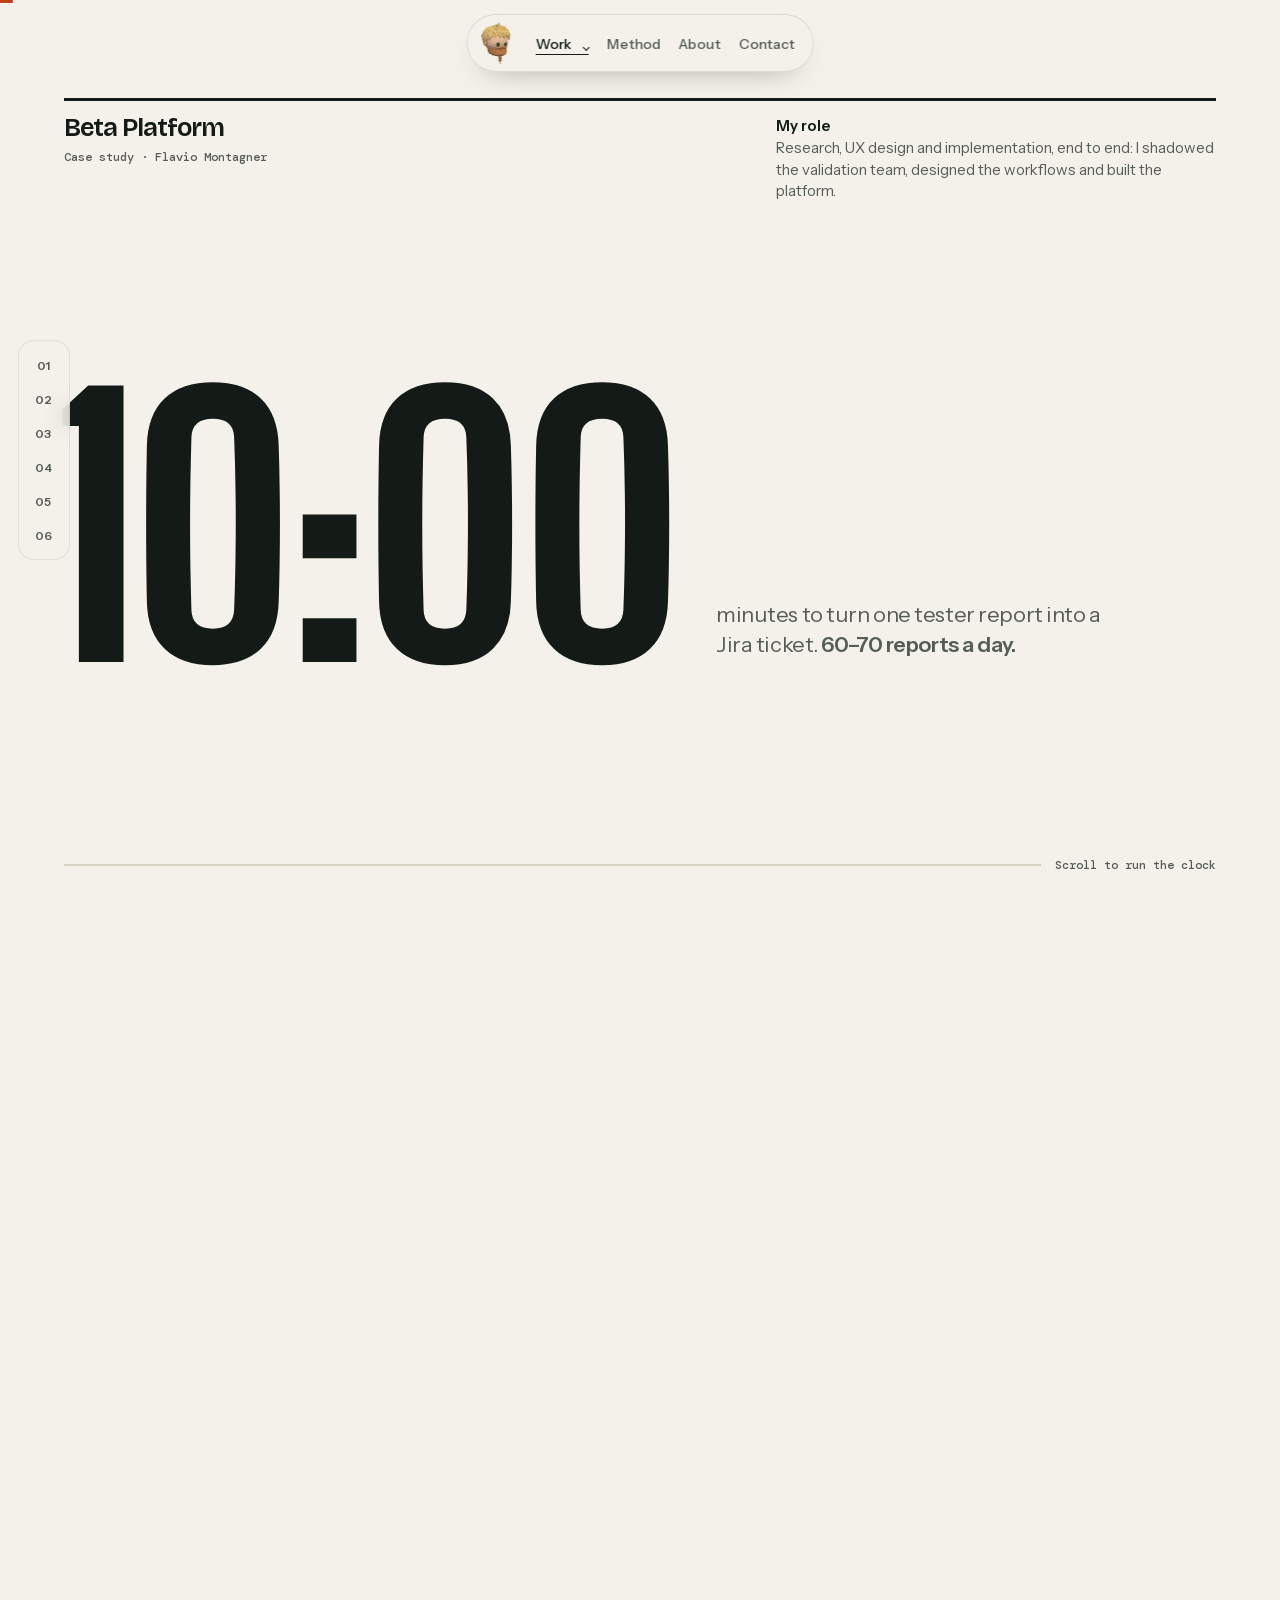
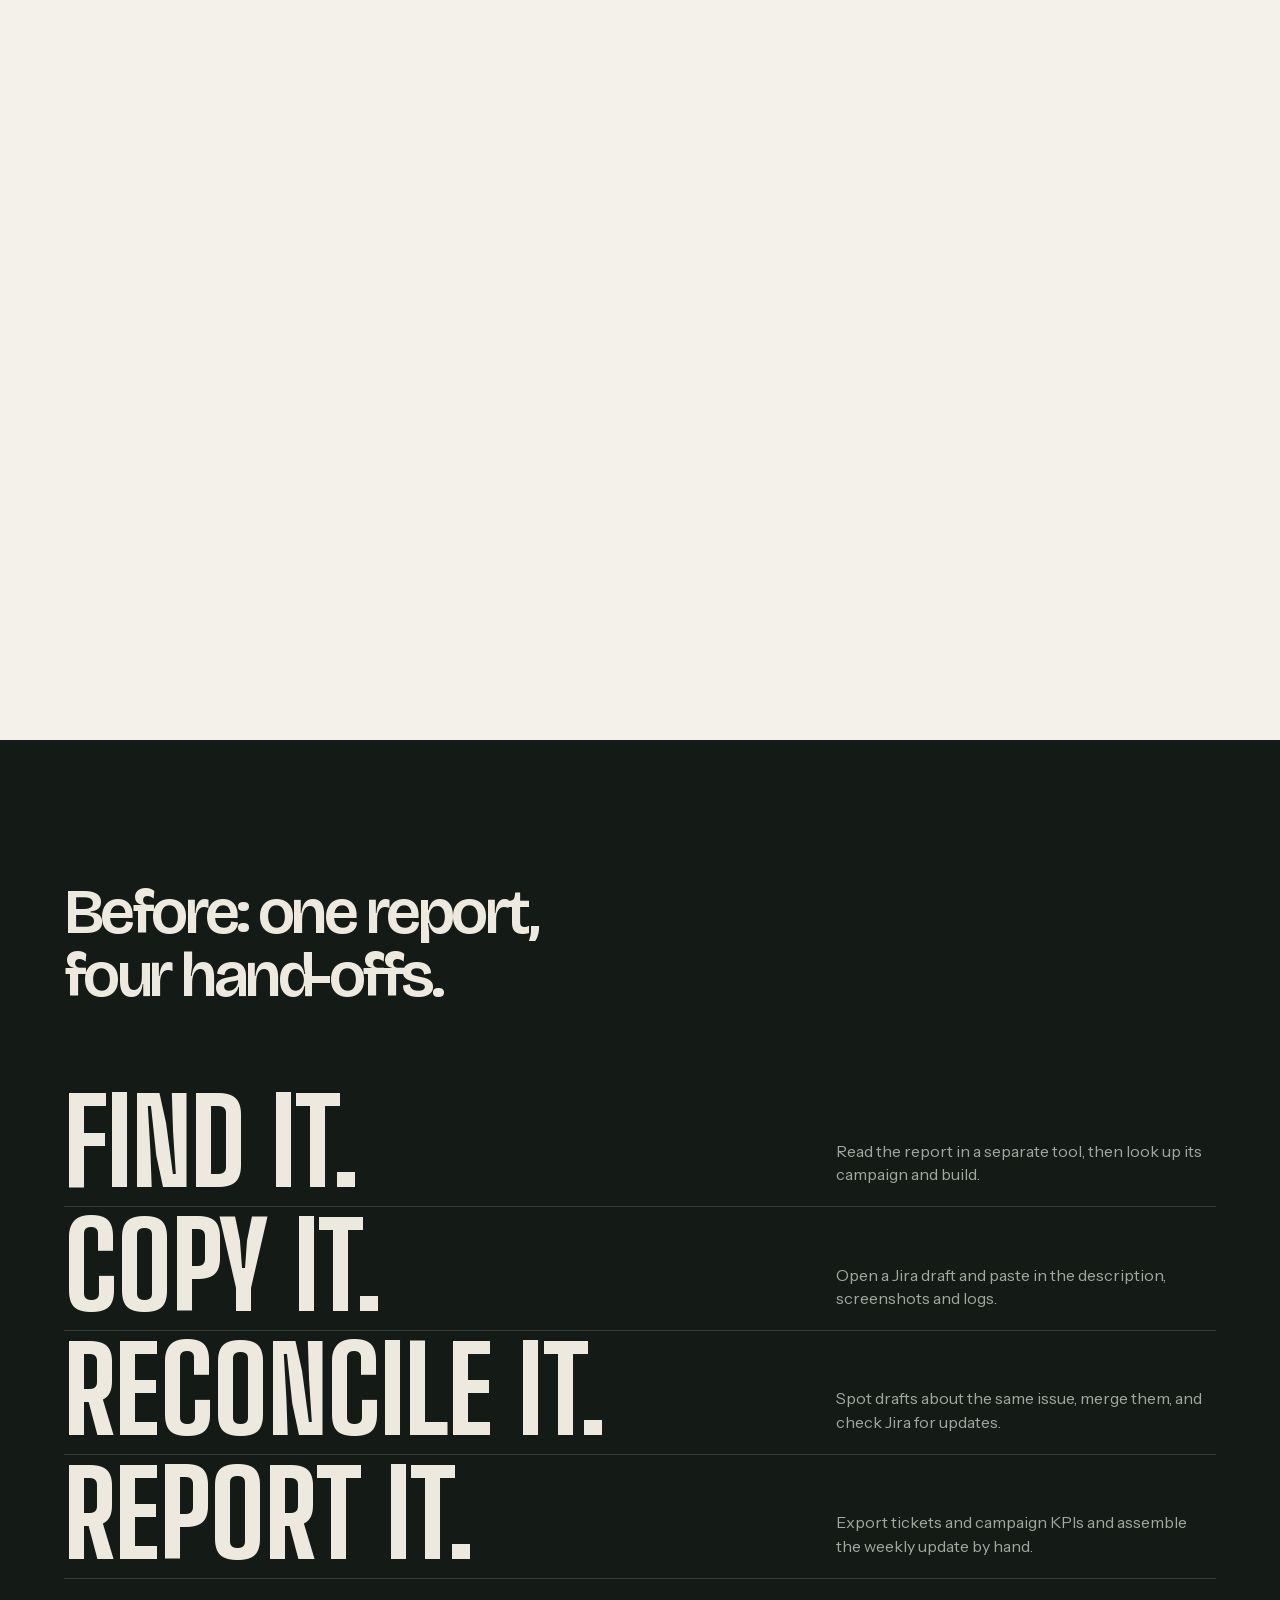
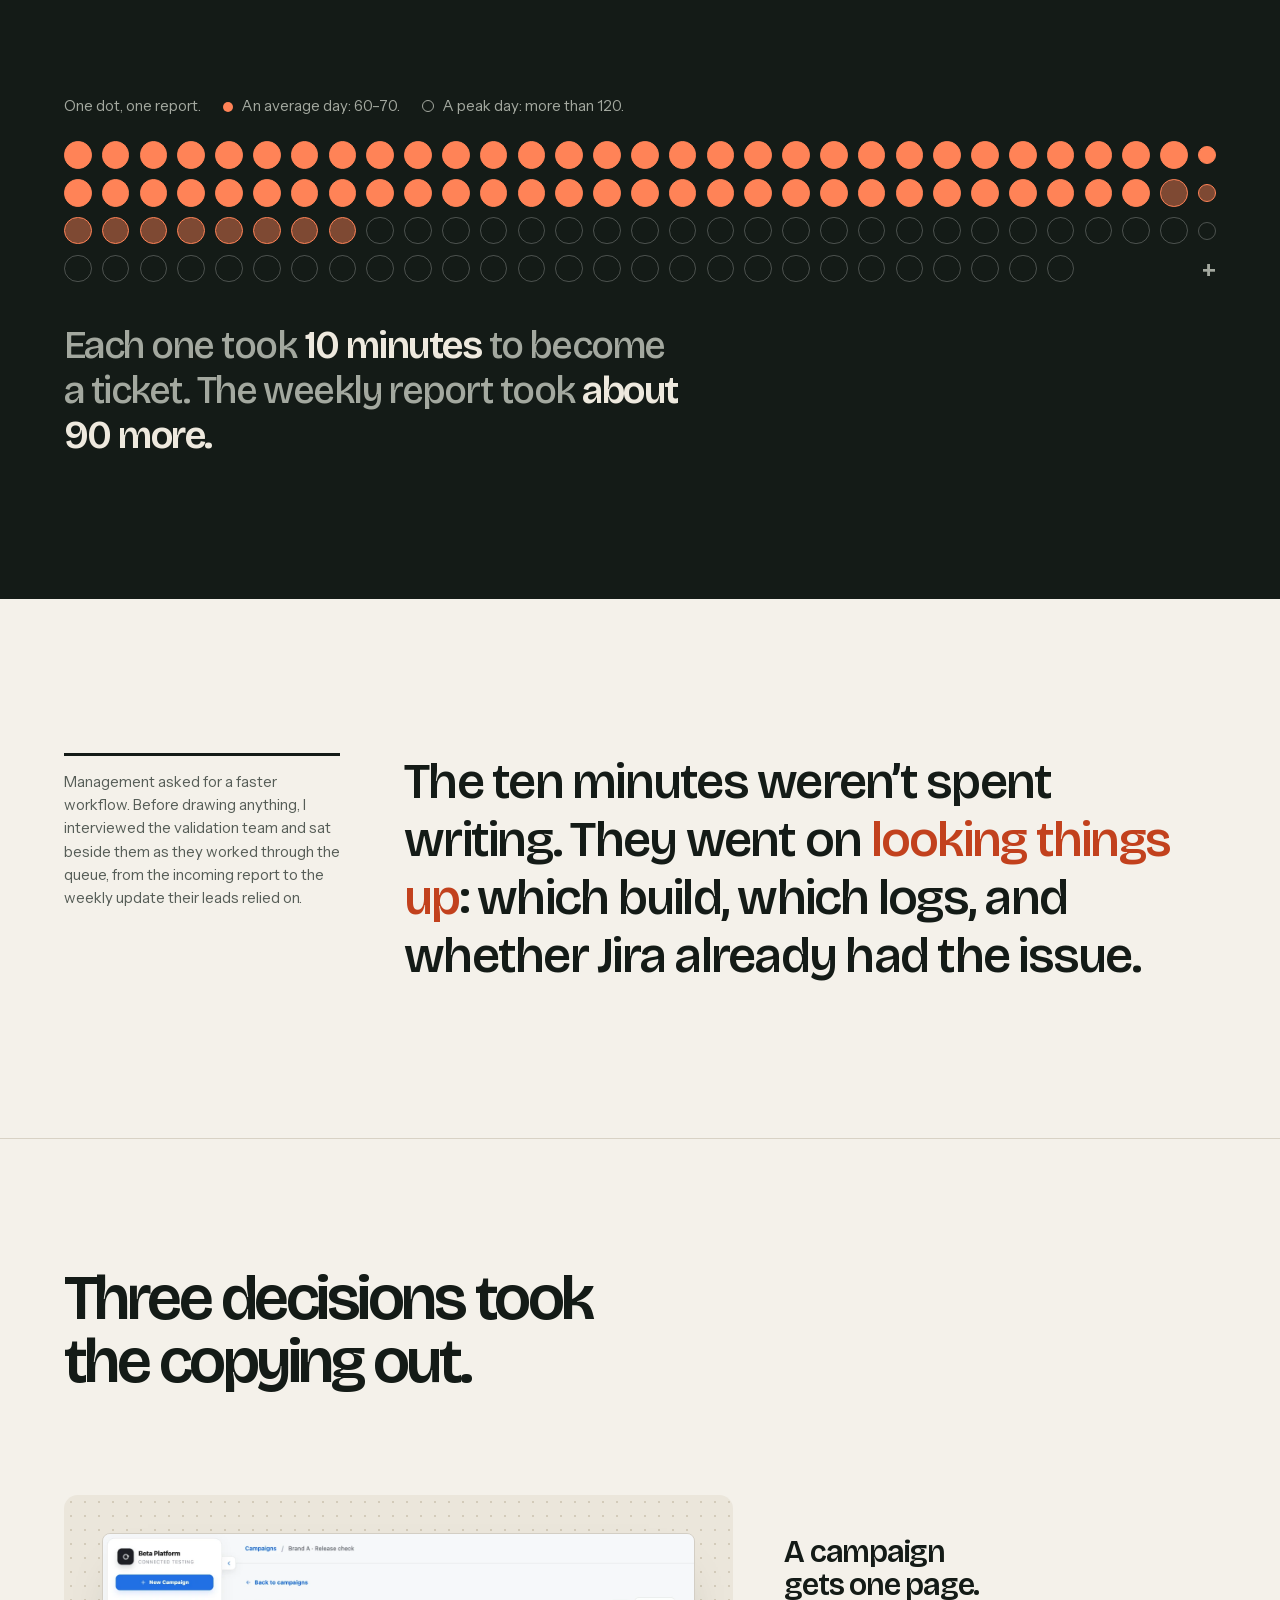
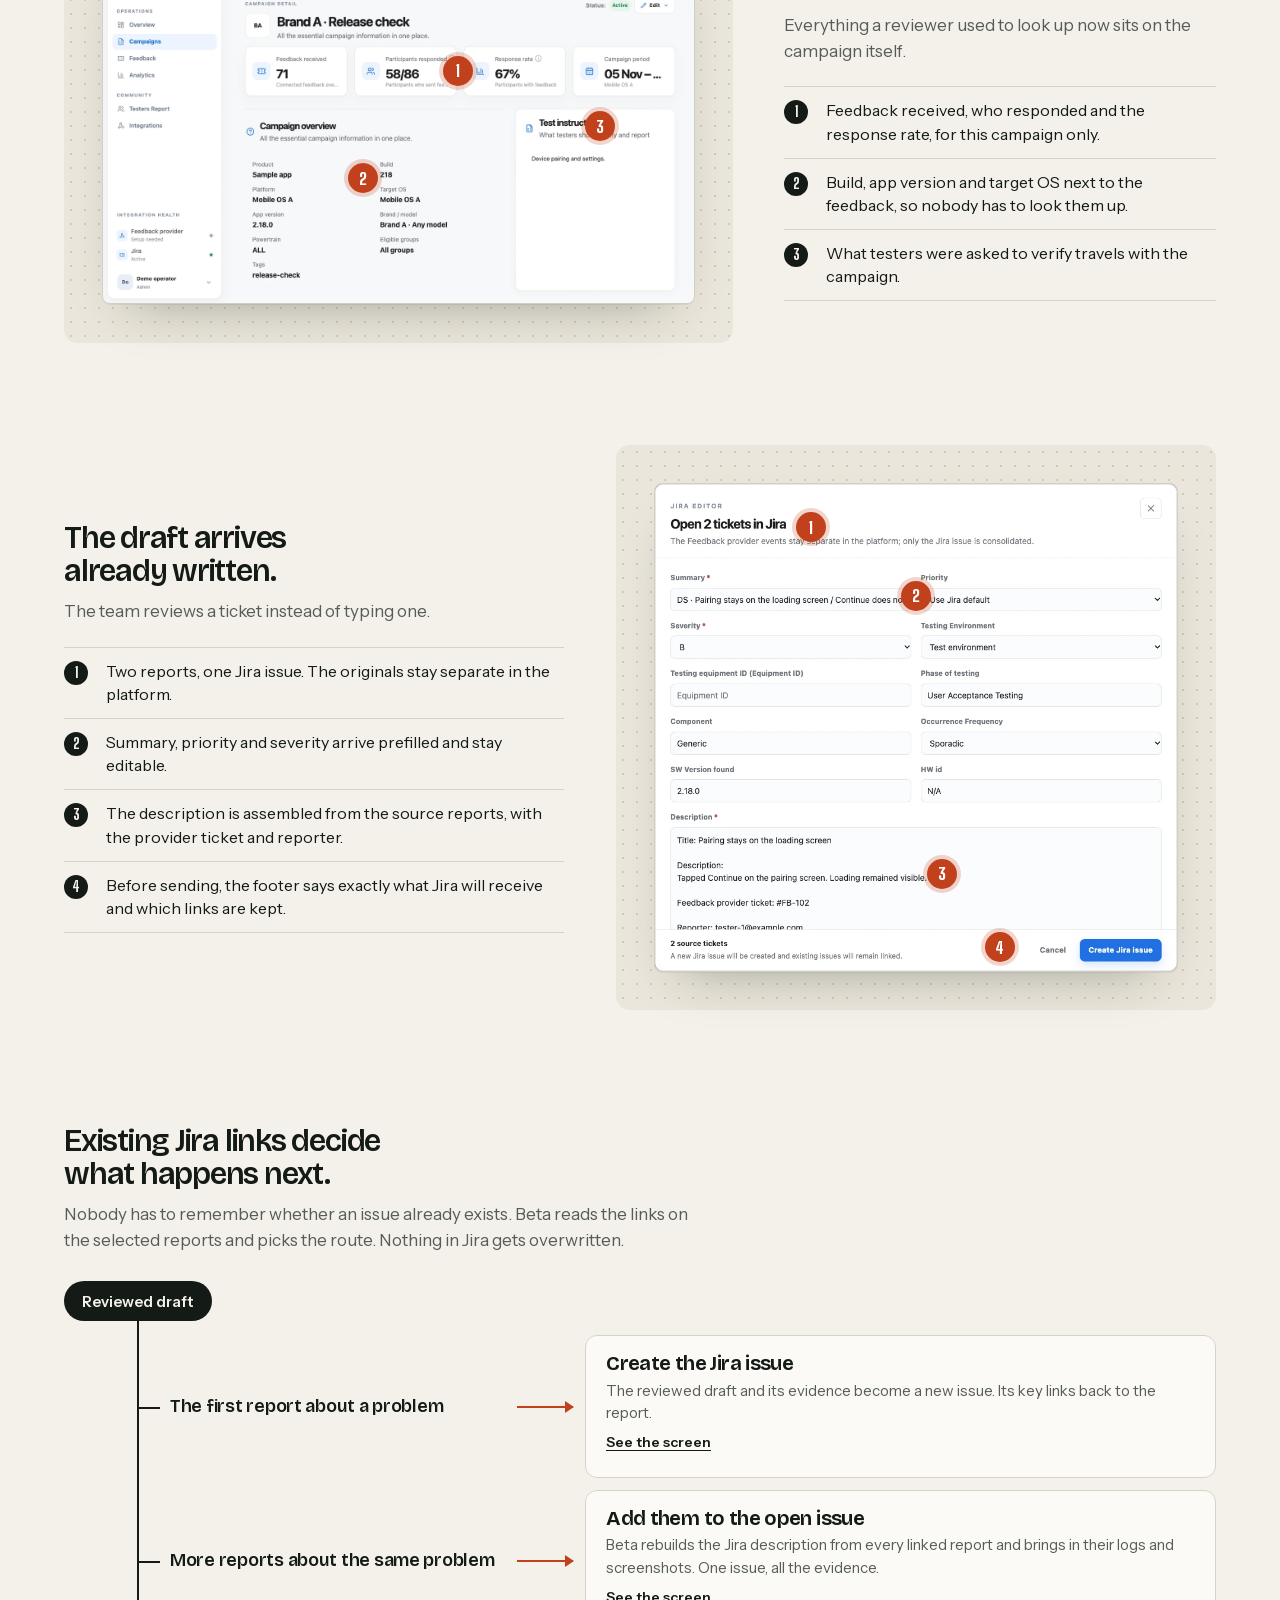
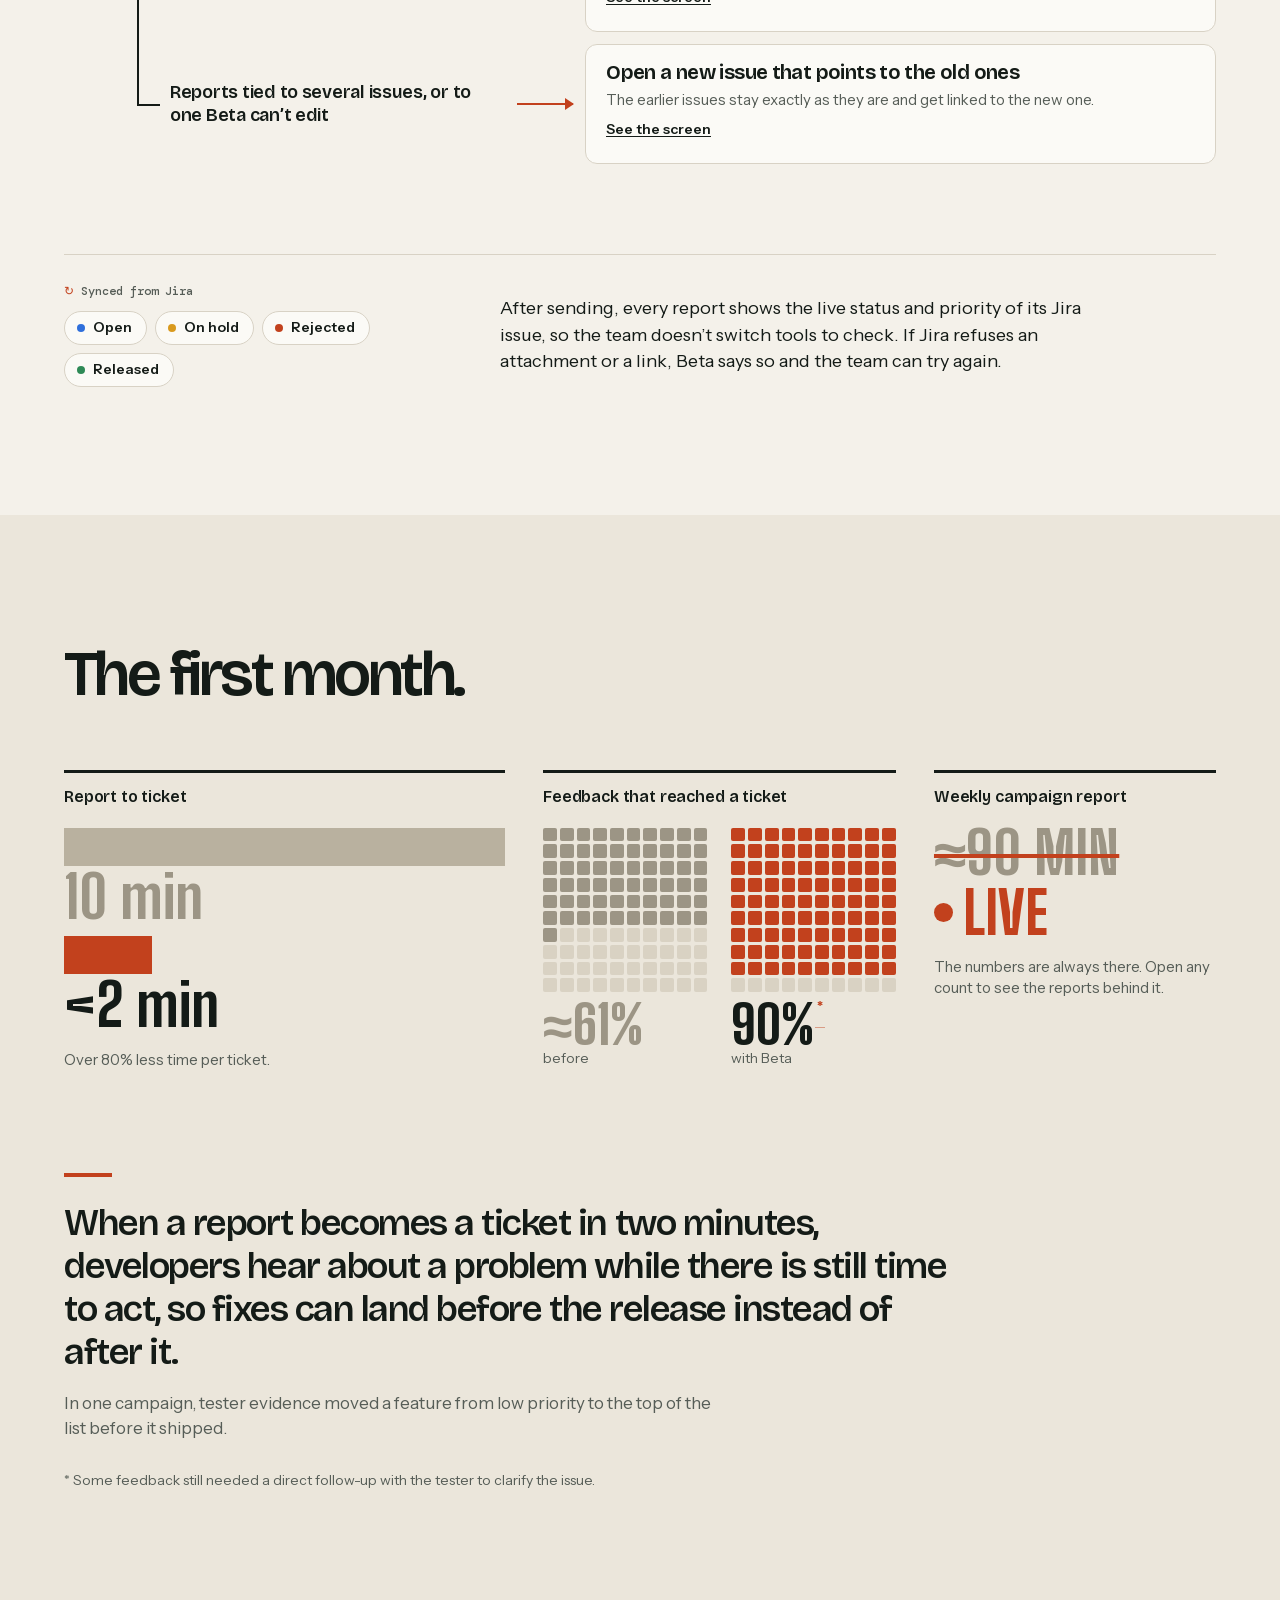
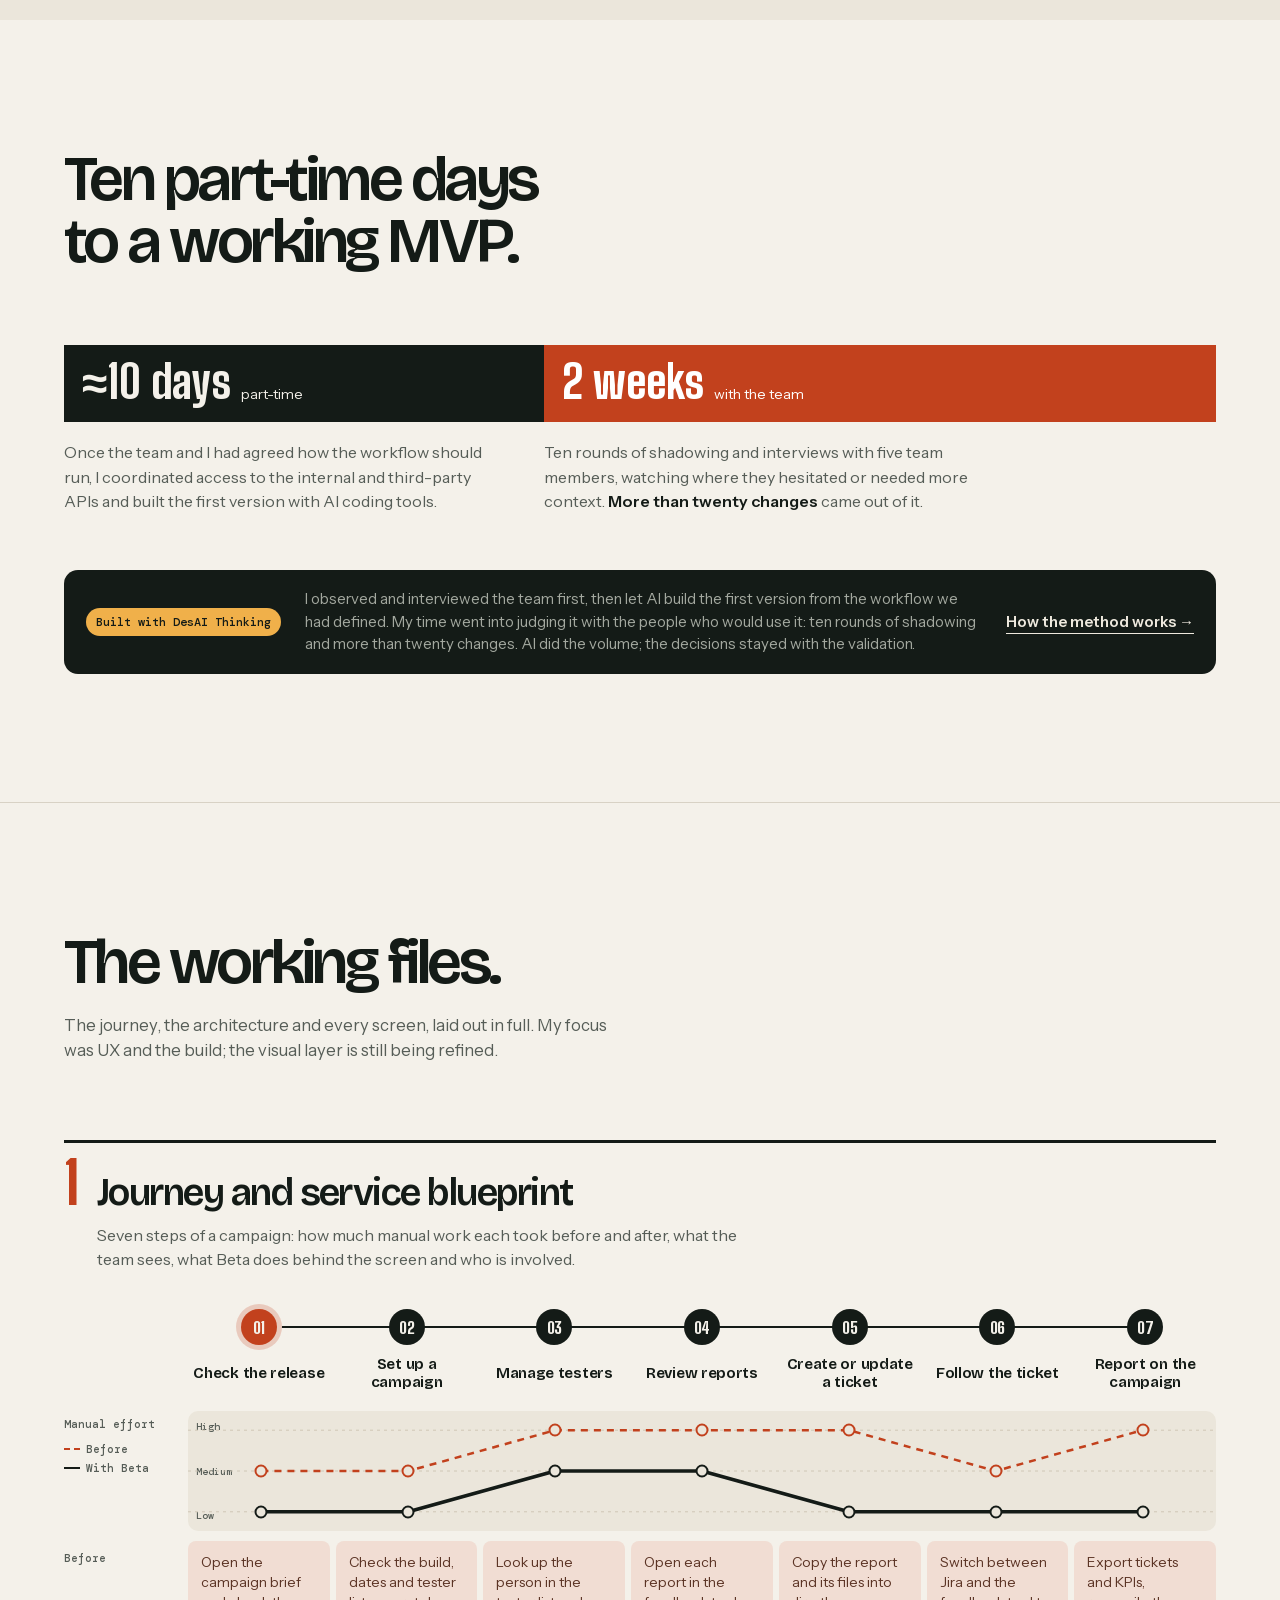
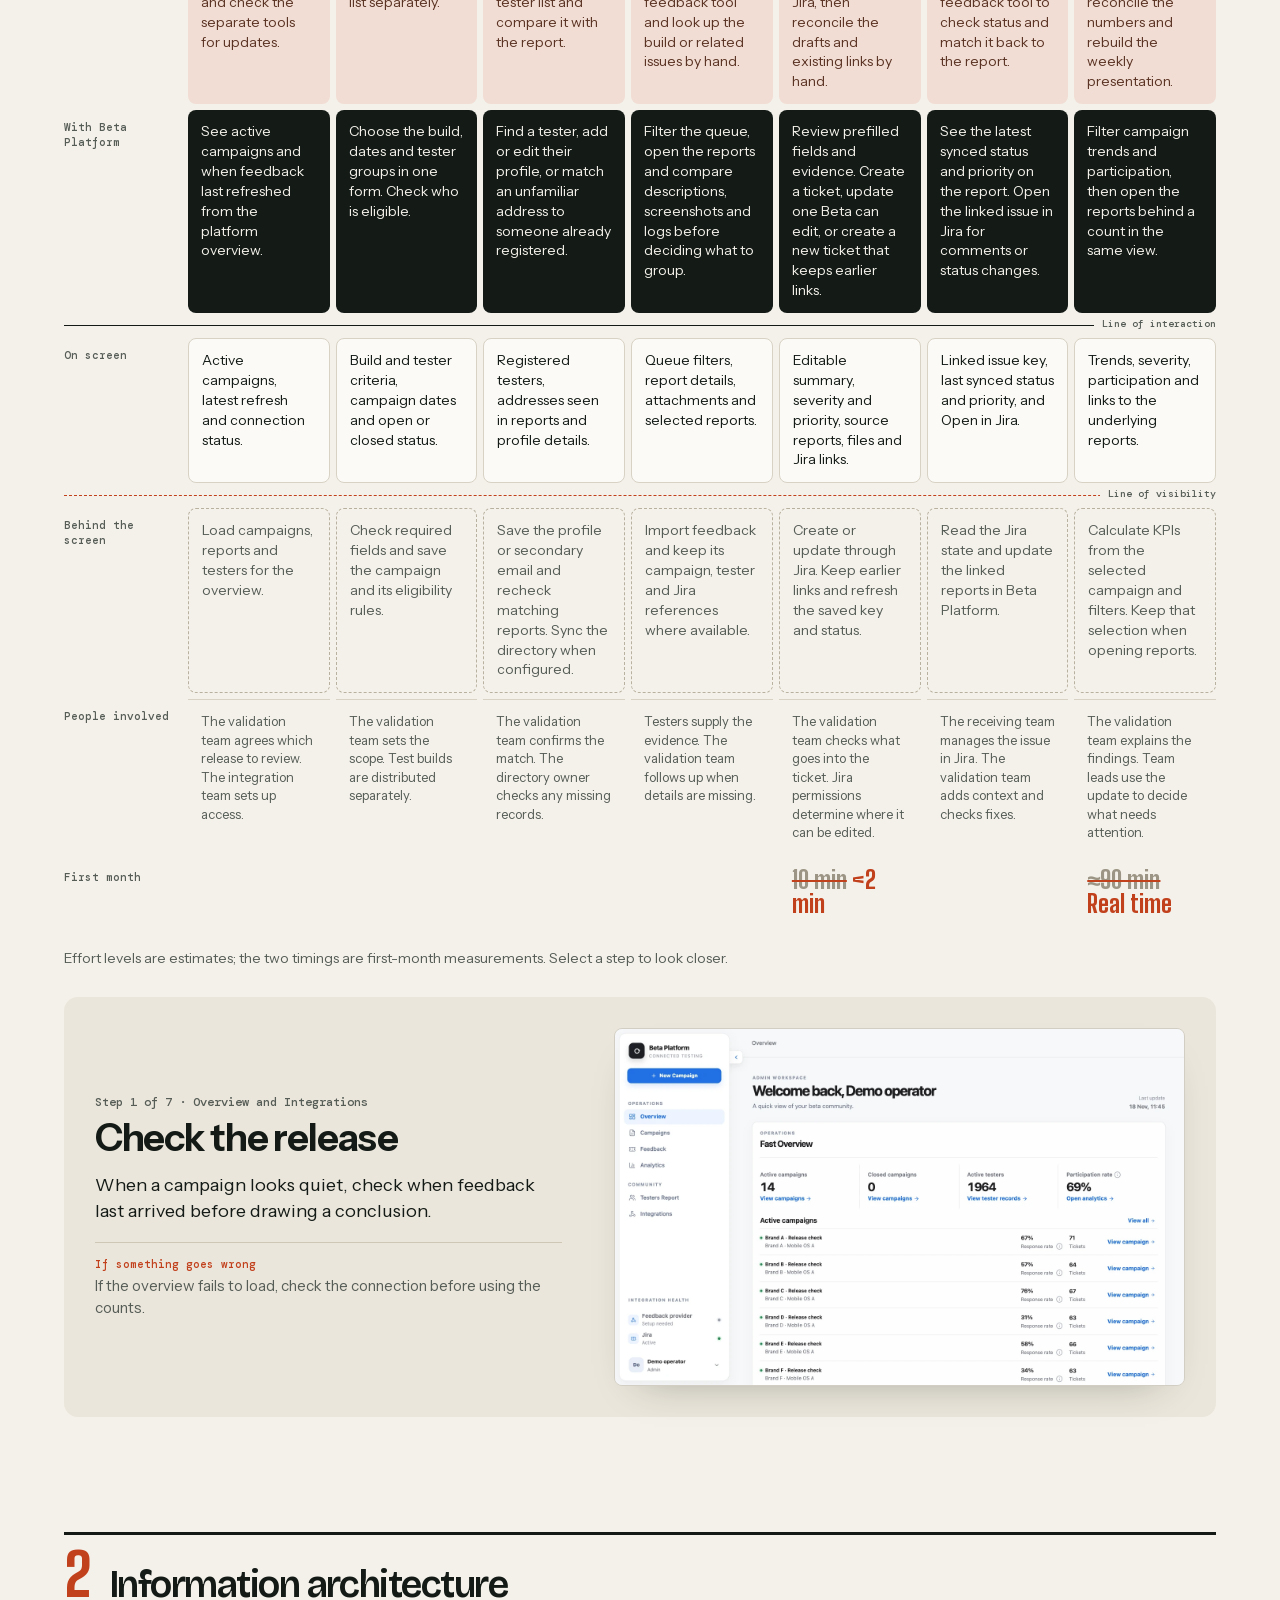
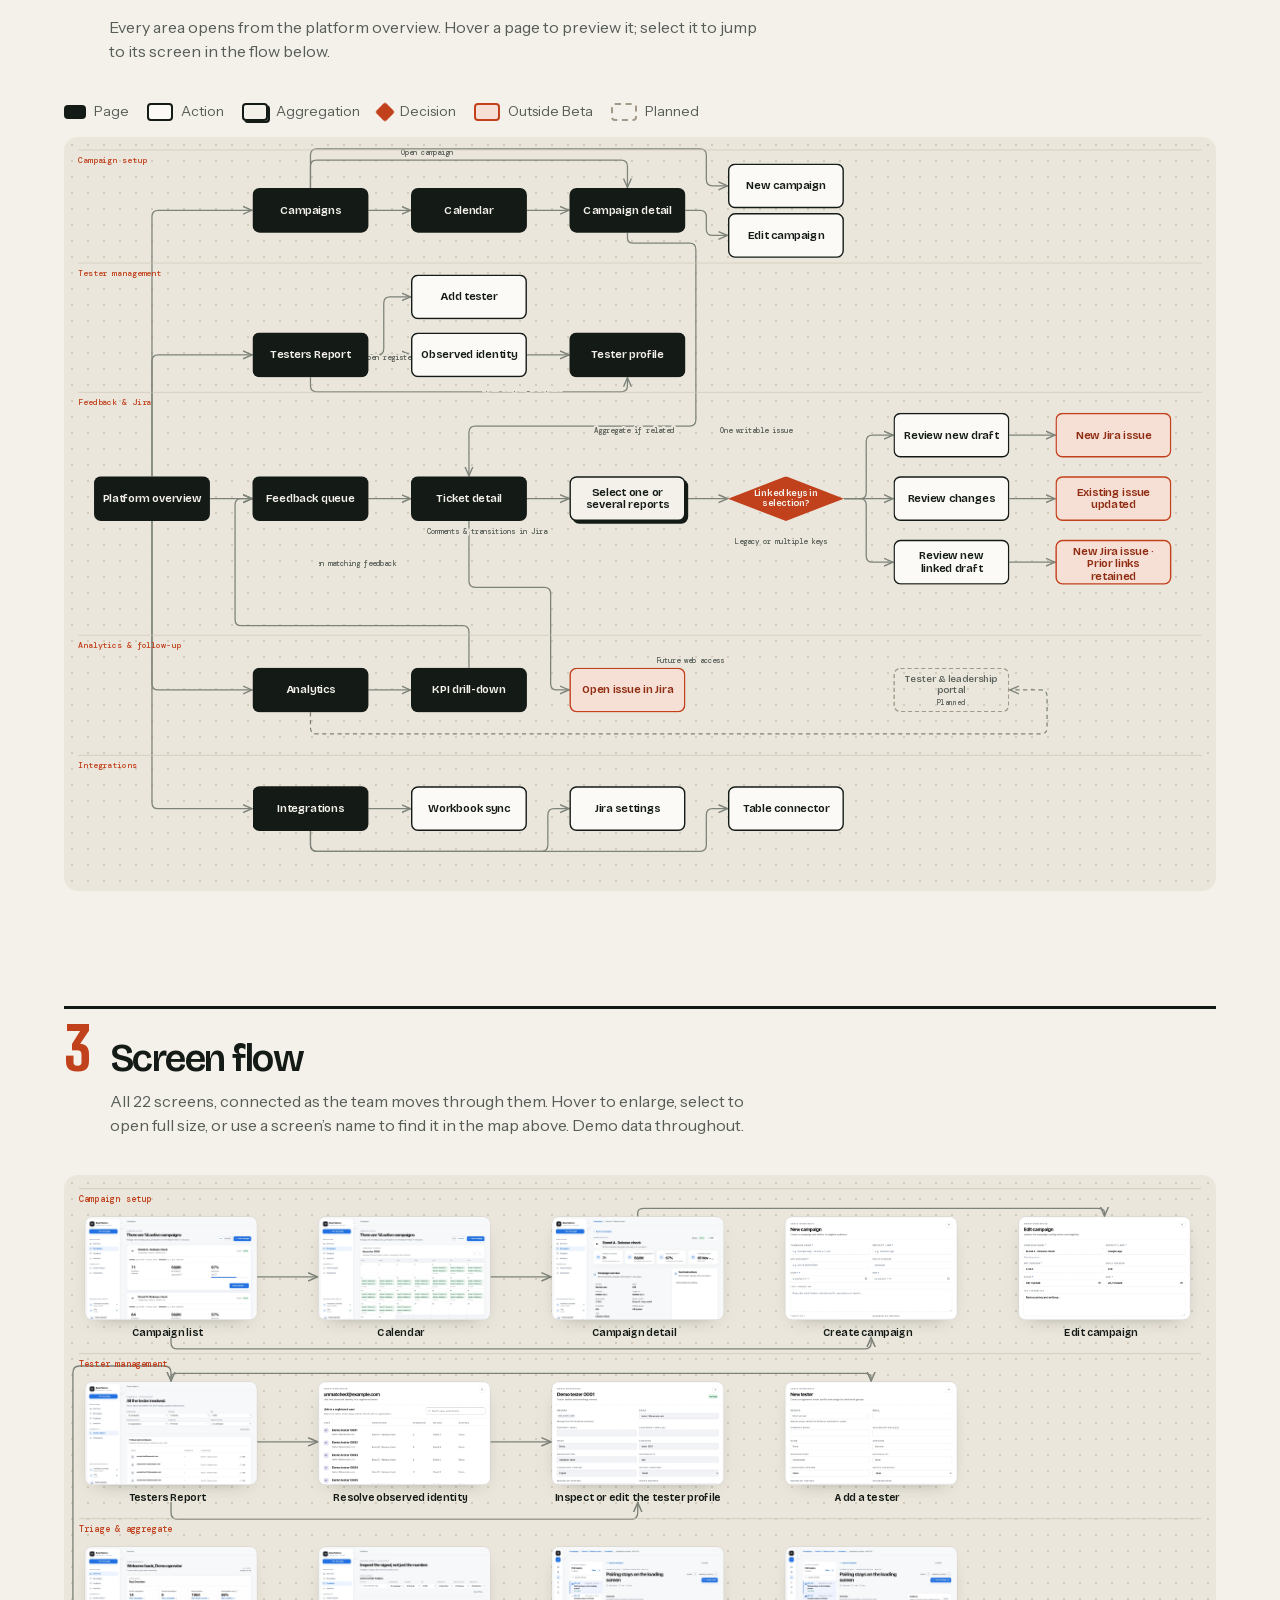
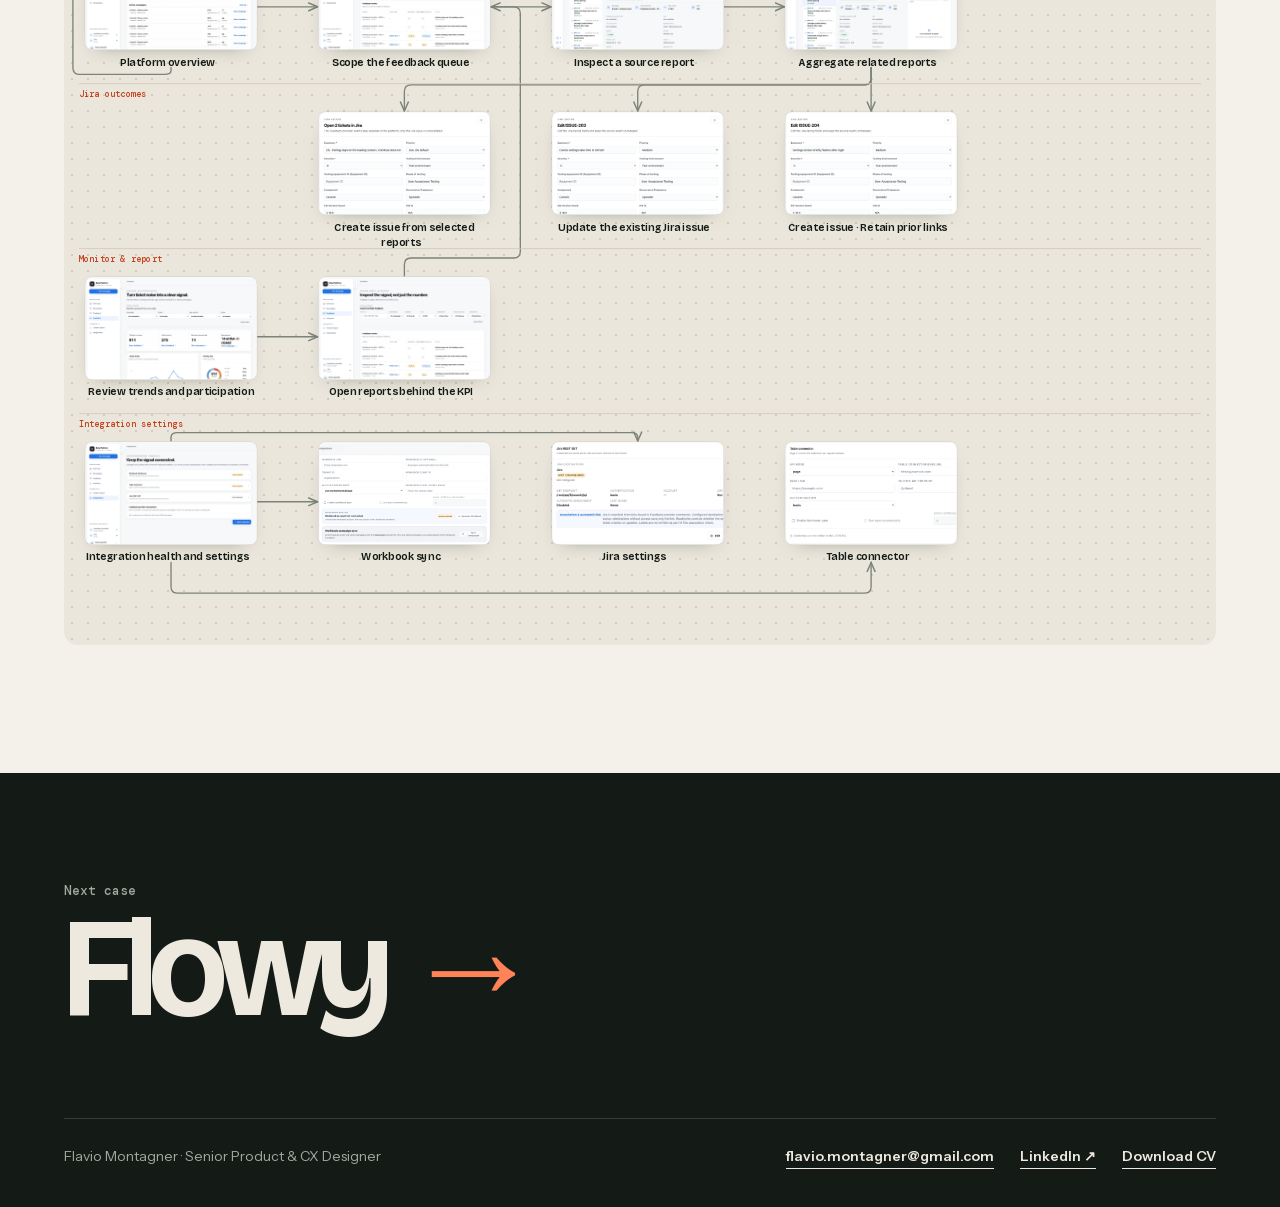
==== beta.html @ 26f5ce35 "Publish portfolio site" ====
<!doctype html>
<html lang="en" data-type="software" data-motion>
<head>
  <meta charset="utf-8"><meta name="viewport" content="width=device-width,initial-scale=1">
  <title>Beta Platform · Flavio Montagner</title>
  <meta name="description" content="How a validation team went from copying tester reports into Jira by hand to sending a ticket in under two minutes. Research, design and build of Beta Platform."><meta name="theme-color" content="#f4f1ea">
  <meta name="page-type" content="software"><meta name="site-kind" content="software"><meta name="robots" content="noindex">
  <meta property="og:title" content="Beta Platform · Flavio Montagner"><meta property="og:description" content="How a validation team went from copying tester reports into Jira by hand to sending a ticket in under two minutes. Research, design and build of Beta Platform."><meta property="og:image" content="assets/bp-overview.webp">
  <link rel="icon" href="assets/mark.png"><link rel="stylesheet" href="style.css"><link rel="stylesheet" href="assets/motion/motion.css"><link rel="stylesheet" href="beta-lab.css">
  <script>document.documentElement.classList.add('m-enter');setTimeout(()=>document.documentElement.classList.add('m-enter-done'),700)</script>
  <script src="beta-lab.js" defer></script><script src="assets/reading-moment.js" defer></script><script src="interactions.js" defer></script>
</head>
<body class="beta-lab">
  <a class="skip" href="#main">Skip to content</a>
  <header class="nav lab-mast">
    <div class="lab-nav-bar">
      <a class="lab-mark" href="index.html" aria-label="Flavio Montagner, home"><img src="assets/fm-head.webp" alt="" width="40" height="40"></a>
      <nav class="lab-nav" aria-label="Site"><div class="lab-drop"><a class="lab-nav-link is-site" href="index.html#work" aria-current="true" aria-haspopup="true">Work<i aria-hidden="true"></i></a><div class="lab-drop-panel" role="group" aria-label="Projects"><a aria-current="page" href="beta.html">Beta Platform</a><a href="flowy.html">Flowy</a><a href="sel.html">SEL</a><a href="necrothing.html">Necrothing</a></div></div><a class="lab-nav-link is-site" href="method.html">Method</a><a class="lab-nav-link is-site" href="index.html#about">About</a><a class="lab-nav-link is-site" href="index.html#contact">Contact</a></nav>
      <button class="lab-menu-toggle" type="button" data-menu-open aria-haspopup="dialog" aria-controls="lab-menu" aria-expanded="false" hidden>Menu</button>
    </div>
  </header>
  <nav class="lab-rail" aria-label="Page sections"><a class="lab-nav-link" href="#problem"><span aria-hidden="true">01</span>Problem</a><a class="lab-nav-link" href="#research"><span aria-hidden="true">02</span>Research</a><a class="lab-nav-link" href="#design"><span aria-hidden="true">03</span>Design</a><a class="lab-nav-link" href="#results"><span aria-hidden="true">04</span>Results</a><a class="lab-nav-link" href="#build"><span aria-hidden="true">05</span>Build</a><a class="lab-nav-link" href="#files"><span aria-hidden="true">06</span>Files</a></nav>
  <div class="lab-progress" aria-hidden="true"></div>
  <dialog id="lab-menu" aria-label="Menu">
    <div class="lab-menu-inner">
      <button type="button" data-menu-close>Close ×</button>
      <p class="lab-menu-tag">On this page</p><nav aria-label="Page sections"><a class="lab-nav-link" href="#problem"><span aria-hidden="true">01</span>Problem</a><a class="lab-nav-link" href="#research"><span aria-hidden="true">02</span>Research</a><a class="lab-nav-link" href="#design"><span aria-hidden="true">03</span>Design</a><a class="lab-nav-link" href="#results"><span aria-hidden="true">04</span>Results</a><a class="lab-nav-link" href="#build"><span aria-hidden="true">05</span>Build</a><a class="lab-nav-link" href="#files"><span aria-hidden="true">06</span>Files</a></nav>
      <p class="lab-menu-tag">Site</p><nav aria-label="Site"><a class="lab-nav-link is-site" href="index.html#work">Work</a><a class="lab-nav-link is-site" href="method.html">Method</a><a class="lab-nav-link is-site" href="index.html#about">About</a><a class="lab-nav-link is-site" href="index.html#contact">Contact</a></nav>
      <p class="lab-menu-tag">Projects</p><nav aria-label="Projects"><a class="lab-nav-link is-site" aria-current="page" href="beta.html">Beta Platform</a><a class="lab-nav-link is-site" href="flowy.html">Flowy</a><a class="lab-nav-link is-site" href="sel.html">SEL</a><a class="lab-nav-link is-site" href="necrothing.html">Necrothing</a></nav>
    </div>
  </dialog>
  <a class="lab-top" href="#main" data-top aria-label="Back to top"><span aria-hidden="true">↑</span></a>
  <main id="main">
    <section id="overview" class="hero lab-clock" data-clock data-enter>
    <div class="lab-clock-pin">
      <div class="wrap lab-shell lab-clock-inner">
        <header class="lab-clock-top">
          <div><h1>Beta Platform</h1><p class="lab-clock-meta">Case study · Flavio Montagner</p></div>
          <p class="lab-hero-role"><strong>My role</strong> Research, UX design and implementation, end to end: I shadowed the validation team, designed the workflows and built the platform.</p>
        </header>
        <div class="lab-clock-face">
          <p class="lab-clock-digits"><s class="lab-clock-was">10:00</s><span data-clock-value>&lt;2:00</span></p>
          <div class="lab-clock-lines">
            <p class="is-before">minutes to turn one tester report into a Jira ticket. <b>60–70 reports a day.</b></p>
            <p class="is-after">with Beta Platform, the workspace I researched, designed and built for a validation team serving <b>about 2,000 testers across 14 car brands.</b></p>
          </div>
        </div>
        <div class="lab-clock-track" aria-hidden="true"><i></i><span>Scroll to run the clock</span></div>
      </div>
    </div>
  </section>
    <section id="problem" class="lab-dark"><div class="wrap lab-shell">
    <h2>Before: one report, four hand-offs.</h2>
    <ol class="lab-verbs"><li><span class="lab-verb">Find it.</span><p>Read the report in a separate tool, then look up its campaign and build.</p></li><li><span class="lab-verb">Copy it.</span><p>Open a Jira draft and paste in the description, screenshots and logs.</p></li><li><span class="lab-verb">Reconcile it.</span><p>Spot drafts about the same issue, merge them, and check Jira for updates.</p></li><li><span class="lab-verb">Report it.</span><p>Export tickets and campaign KPIs and assemble the weekly update by hand.</p></li></ol>
    <div class="lab-day">
      <p class="lab-day-key">One dot, one report. <span class="k-day">An average day: 60–70.</span> <span class="k-peak">A peak day: more than 120.</span></p>
      <div class="lab-day-dots" role="img" aria-label="120 dots, one per report. 60 to 70 filled for an average day; all 120 and more on peak days."><i class="is-day"></i><i class="is-day"></i><i class="is-day"></i><i class="is-day"></i><i class="is-day"></i><i class="is-day"></i><i class="is-day"></i><i class="is-day"></i><i class="is-day"></i><i class="is-day"></i><i class="is-day"></i><i class="is-day"></i><i class="is-day"></i><i class="is-day"></i><i class="is-day"></i><i class="is-day"></i><i class="is-day"></i><i class="is-day"></i><i class="is-day"></i><i class="is-day"></i><i class="is-day"></i><i class="is-day"></i><i class="is-day"></i><i class="is-day"></i><i class="is-day"></i><i class="is-day"></i><i class="is-day"></i><i class="is-day"></i><i class="is-day"></i><i class="is-day"></i><i class="is-day"></i><i class="is-day"></i><i class="is-day"></i><i class="is-day"></i><i class="is-day"></i><i class="is-day"></i><i class="is-day"></i><i class="is-day"></i><i class="is-day"></i><i class="is-day"></i><i class="is-day"></i><i class="is-day"></i><i class="is-day"></i><i class="is-day"></i><i class="is-day"></i><i class="is-day"></i><i class="is-day"></i><i class="is-day"></i><i class="is-day"></i><i class="is-day"></i><i class="is-day"></i><i class="is-day"></i><i class="is-day"></i><i class="is-day"></i><i class="is-day"></i><i class="is-day"></i><i class="is-day"></i><i class="is-day"></i><i class="is-day"></i><i class="is-day"></i><i class="is-range"></i><i class="is-range"></i><i class="is-range"></i><i class="is-range"></i><i class="is-range"></i><i class="is-range"></i><i class="is-range"></i><i class="is-range"></i><i class="is-range"></i><i class="is-range"></i><i class="is-peak"></i><i class="is-peak"></i><i class="is-peak"></i><i class="is-peak"></i><i class="is-peak"></i><i class="is-peak"></i><i class="is-peak"></i><i class="is-peak"></i><i class="is-peak"></i><i class="is-peak"></i><i class="is-peak"></i><i class="is-peak"></i><i class="is-peak"></i><i class="is-peak"></i><i class="is-peak"></i><i class="is-peak"></i><i class="is-peak"></i><i class="is-peak"></i><i class="is-peak"></i><i class="is-peak"></i><i class="is-peak"></i><i class="is-peak"></i><i class="is-peak"></i><i class="is-peak"></i><i class="is-peak"></i><i class="is-peak"></i><i class="is-peak"></i><i class="is-peak"></i><i class="is-peak"></i><i class="is-peak"></i><i class="is-peak"></i><i class="is-peak"></i><i class="is-peak"></i><i class="is-peak"></i><i class="is-peak"></i><i class="is-peak"></i><i class="is-peak"></i><i class="is-peak"></i><i class="is-peak"></i><i class="is-peak"></i><i class="is-peak"></i><i class="is-peak"></i><i class="is-peak"></i><i class="is-peak"></i><i class="is-peak"></i><i class="is-peak"></i><i class="is-peak"></i><i class="is-peak"></i><i class="is-peak"></i><i class="is-peak"></i><b aria-hidden="true">+</b></div>
      <p class="lab-day-cost">Each one took <b>10 minutes</b> to become a ticket. The weekly report took <b>about 90 more.</b></p>
    </div>
  </div></section>
    <section id="research" class="lab-research"><div class="wrap lab-shell">
    <div class="lab-margin">
      <p>Management asked for a faster workflow. Before drawing anything, I interviewed the validation team and sat beside them as they worked through the queue, from the incoming report to the weekly update their leads relied on.</p>
    </div>
    <p class="lab-statement mo-wh__text" data-moment="word-highlight">The ten minutes weren’t spent writing. They went on <strong>looking things up</strong>: which build, which logs, and whether Jira already had the issue.</p>
  </div></section>
    <section id="design" class="lab-design"><div class="wrap lab-shell">
    <h2>Three decisions took the copying out.</h2>
    <article class="lab-spec">
    <div class="lab-spec-board">
      <div class="lab-spec-shot"><a class="zoom" href="assets/bp-campaign.webp" data-zoom aria-label="Enlarge image — Campaign detail in Beta Platform with demo build, testing dates and participation."><img src="assets/bp-campaign.webp" alt="Campaign detail in Beta Platform with demo build, testing dates and participation." loading="lazy" decoding="async"><span class="zoom-sign" aria-hidden="true">⤢</span></a><span class="lab-pin" style="--x:60%;--y:37%" aria-hidden="true">1</span><span class="lab-pin" style="--x:44%;--y:66%" aria-hidden="true">2</span><span class="lab-pin" style="--x:84%;--y:52%" aria-hidden="true">3</span></div>
    </div>
    <div class="lab-spec-notes">
      <h3>A campaign gets one page.</h3>
      <p class="lab-spec-lead">Everything a reviewer used to look up now sits on the campaign itself.</p>
      <ol><li data-pin="1"><span aria-hidden="true">1</span>Feedback received, who responded and the response rate, for this campaign only.</li><li data-pin="2"><span aria-hidden="true">2</span>Build, app version and target OS next to the feedback, so nobody has to look them up.</li><li data-pin="3"><span aria-hidden="true">3</span>What testers were asked to verify travels with the campaign.</li></ol>
    </div>
  </article><article class="lab-spec is-flipped">
    <div class="lab-spec-board">
      <div class="lab-spec-shot"><a class="zoom" href="assets/bp-draft.webp" data-zoom aria-label="Enlarge image — Editable Jira draft in Beta Platform built from two demo source reports."><img src="assets/bp-draft.webp" alt="Editable Jira draft in Beta Platform built from two demo source reports." loading="lazy" decoding="async"><span class="zoom-sign" aria-hidden="true">⤢</span></a><span class="lab-pin" style="--x:30%;--y:9%" aria-hidden="true">1</span><span class="lab-pin" style="--x:50%;--y:23%" aria-hidden="true">2</span><span class="lab-pin" style="--x:55%;--y:80%" aria-hidden="true">3</span><span class="lab-pin" style="--x:66%;--y:95%" aria-hidden="true">4</span></div>
    </div>
    <div class="lab-spec-notes">
      <h3>The draft arrives already written.</h3>
      <p class="lab-spec-lead">The team reviews a ticket instead of typing one.</p>
      <ol><li data-pin="1"><span aria-hidden="true">1</span>Two reports, one Jira issue. The originals stay separate in the platform.</li><li data-pin="2"><span aria-hidden="true">2</span>Summary, priority and severity arrive prefilled and stay editable.</li><li data-pin="3"><span aria-hidden="true">3</span>The description is assembled from the source reports, with the provider ticket and reporter.</li><li data-pin="4"><span aria-hidden="true">4</span>Before sending, the footer says exactly what Jira will receive and which links are kept.</li></ol>
    </div>
  </article>
    <article class="lab-switch">
      <h3>Existing Jira links decide what happens next.</h3>
      <p class="lab-spec-lead">Nobody has to remember whether an issue already exists. Beta reads the links on the selected reports and picks the route. Nothing in Jira gets overwritten.</p>
      <div class="lab-routes">
        <p class="lab-routes-in"><span>Reviewed draft</span></p>
        <ol><li>
          <p class="lab-route-when">The first report about a problem</p>
          <span class="lab-route-arrow" aria-hidden="true"></span>
          <div class="lab-route-out"><h4>Create the Jira issue</h4><p>The reviewed draft and its evidence become a new issue. Its key links back to the report.</p><a class="lab-link" href="assets/bp-draft.webp" data-zoom data-label="Create the Jira issue: Beta Platform, demo data.">See the screen</a></div>
        </li><li>
          <p class="lab-route-when">More reports about the same problem</p>
          <span class="lab-route-arrow" aria-hidden="true"></span>
          <div class="lab-route-out"><h4>Add them to the open issue</h4><p>Beta rebuilds the Jira description from every linked report and brings in their logs and screenshots. One issue, all the evidence.</p><a class="lab-link" href="assets/bp-jira-edit.webp" data-zoom data-label="Add them to the open issue: Beta Platform, demo data.">See the screen</a></div>
        </li><li>
          <p class="lab-route-when">Reports tied to several issues, or to one Beta can’t edit</p>
          <span class="lab-route-arrow" aria-hidden="true"></span>
          <div class="lab-route-out"><h4>Open a new issue that points to the old ones</h4><p>The earlier issues stay exactly as they are and get linked to the new one.</p><a class="lab-link" href="assets/bp-jira-legacy.webp" data-zoom data-label="Open a new issue that points to the old ones: Beta Platform, demo data.">See the screen</a></div>
        </li></ol>
      </div>
    </article>
    <div class="lab-sync">
      <div class="lab-sync-states" aria-label="Example Jira statuses">
        <p>Synced from Jira</p>
        <ul><li class="is-open">Open</li><li class="is-on-hold">On hold</li><li class="is-rejected">Rejected</li><li class="is-released">Released</li></ul>
      </div>
      <p class="lab-sync-copy">After sending, every report shows the live status and priority of its Jira issue, so the team doesn’t switch tools to check. If Jira refuses an attachment or a link, Beta says so and the team can try again.</p>
    </div>
  </div></section>
    <section id="results" class="lab-results"><div class="wrap lab-shell">
    <h2>The first month.</h2>
    <div class="lab-res">
      <article class="lab-res-time" data-strike>
        <h3>Report to ticket</h3>
        <div class="lab-bars">
          <p class="is-was"><span style="--w:100%"></span><b>10 min</b></p>
          <p class="is-now"><span style="--w:20%"></span><b>&lt;2 min</b></p>
        </div>
        <p class="lab-res-say">Over 80% less time per ticket.</p>
      </article>
      <article class="lab-res-cover" data-strike>
        <h3>Feedback that reached a ticket</h3>
        <div class="lab-grids">
          <figure><div class="lab-grid is-was" role="img" aria-label="About 61 of 100"><i class="on"></i><i class="on"></i><i class="on"></i><i class="on"></i><i class="on"></i><i class="on"></i><i class="on"></i><i class="on"></i><i class="on"></i><i class="on"></i><i class="on"></i><i class="on"></i><i class="on"></i><i class="on"></i><i class="on"></i><i class="on"></i><i class="on"></i><i class="on"></i><i class="on"></i><i class="on"></i><i class="on"></i><i class="on"></i><i class="on"></i><i class="on"></i><i class="on"></i><i class="on"></i><i class="on"></i><i class="on"></i><i class="on"></i><i class="on"></i><i class="on"></i><i class="on"></i><i class="on"></i><i class="on"></i><i class="on"></i><i class="on"></i><i class="on"></i><i class="on"></i><i class="on"></i><i class="on"></i><i class="on"></i><i class="on"></i><i class="on"></i><i class="on"></i><i class="on"></i><i class="on"></i><i class="on"></i><i class="on"></i><i class="on"></i><i class="on"></i><i class="on"></i><i class="on"></i><i class="on"></i><i class="on"></i><i class="on"></i><i class="on"></i><i class="on"></i><i class="on"></i><i class="on"></i><i class="on"></i><i class="on"></i><i></i><i></i><i></i><i></i><i></i><i></i><i></i><i></i><i></i><i></i><i></i><i></i><i></i><i></i><i></i><i></i><i></i><i></i><i></i><i></i><i></i><i></i><i></i><i></i><i></i><i></i><i></i><i></i><i></i><i></i><i></i><i></i><i></i><i></i><i></i><i></i><i></i><i></i><i></i></div><p><b>≈61%</b> before</p></figure>
          <figure><div class="lab-grid is-now" role="img" aria-label="90 of 100"><i class="on"></i><i class="on"></i><i class="on"></i><i class="on"></i><i class="on"></i><i class="on"></i><i class="on"></i><i class="on"></i><i class="on"></i><i class="on"></i><i class="on"></i><i class="on"></i><i class="on"></i><i class="on"></i><i class="on"></i><i class="on"></i><i class="on"></i><i class="on"></i><i class="on"></i><i class="on"></i><i class="on"></i><i class="on"></i><i class="on"></i><i class="on"></i><i class="on"></i><i class="on"></i><i class="on"></i><i class="on"></i><i class="on"></i><i class="on"></i><i class="on"></i><i class="on"></i><i class="on"></i><i class="on"></i><i class="on"></i><i class="on"></i><i class="on"></i><i class="on"></i><i class="on"></i><i class="on"></i><i class="on"></i><i class="on"></i><i class="on"></i><i class="on"></i><i class="on"></i><i class="on"></i><i class="on"></i><i class="on"></i><i class="on"></i><i class="on"></i><i class="on"></i><i class="on"></i><i class="on"></i><i class="on"></i><i class="on"></i><i class="on"></i><i class="on"></i><i class="on"></i><i class="on"></i><i class="on"></i><i class="on"></i><i class="on"></i><i class="on"></i><i class="on"></i><i class="on"></i><i class="on"></i><i class="on"></i><i class="on"></i><i class="on"></i><i class="on"></i><i class="on"></i><i class="on"></i><i class="on"></i><i class="on"></i><i class="on"></i><i class="on"></i><i class="on"></i><i class="on"></i><i class="on"></i><i class="on"></i><i class="on"></i><i class="on"></i><i class="on"></i><i class="on"></i><i class="on"></i><i class="on"></i><i class="on"></i><i class="on"></i><i class="on"></i><i class="on"></i><i></i><i></i><i></i><i></i><i></i><i></i><i></i><i></i><i></i><i></i></div><p><b>90%<sup><a href="#results-note" aria-label="See note">*</a></sup></b> with Beta</p></figure>
        </div>
      </article>
      <article class="lab-res-live">
        <h3>Weekly campaign report</h3>
        <p class="lab-live"><s>≈90 min</s> <span><i aria-hidden="true"></i>Live</span></p>
        <p class="lab-res-say">The numbers are always there. Open any count to see the reports behind it.</p>
      </article>
    </div>
    <blockquote class="lab-quote"><p>When a report becomes a ticket in two minutes, developers hear about a problem while there is still time to act, so fixes can land before the release instead of after it.</p></blockquote>
    <p class="lab-quote-proof">In one campaign, tester evidence moved a feature from low priority to the top of the list before it shipped.</p>
    <p class="lab-footnote" id="results-note"><span aria-hidden="true">*</span> Some feedback still needed a direct follow-up with the tester to clarify the issue.</p>
  </div></section>
    <section id="build" class="lab-build"><div class="wrap lab-shell">
    <h2>Ten part-time days to a working MVP.</h2>
    <div class="lab-timeline">
      <div class="lab-phase is-build">
        <p class="lab-phase-bar"><b>≈10 days</b> part-time</p>
        <p>Once the team and I had agreed how the workflow should run, I coordinated access to the internal and third-party APIs and built the first version with AI coding tools.</p>
      </div>
      <div class="lab-phase is-test">
        <p class="lab-phase-bar"><b>2 weeks</b> with the team</p>
        <p>Ten rounds of shadowing and interviews with five team members, watching where they hesitated or needed more context. <b>More than twenty changes</b> came out of it.</p>
      </div>
    </div>
    <aside class="lab-method"><p class="lab-method-tag">Built with DesAI Thinking</p><p>I observed and interviewed the team first, then let AI build the first version from the workflow we had defined. My time went into judging it with the people who would use it: ten rounds of shadowing and more than twenty changes. AI did the volume; the decisions stayed with the validation.</p><a class="lab-link" href="method.html">How the method works →</a></aside>
  </div></section>
    <section id="files" class="lab-notes"><div class="wrap lab-shell">
    <h2>The working files.</h2>
    <p class="lab-files-lede">The journey, the architecture and every screen, laid out in full. My focus was UX and the build; the visual layer is still being refined.</p>
    <div class="lab-files"><section class="lab-file" id="journey" aria-labelledby="journey-title">
    <header class="lab-file-head"><span class="lab-num" aria-hidden="true">1</span><h3 id="journey-title">Journey and service blueprint</h3><p>Seven steps of a campaign: how much manual work each took before and after, what the team sees, what Beta does behind the screen and who is involved.</p></header>
    <div class="lab-journey" data-lab-tabs><div class="lab-jmap-scroll"><div class="lab-jmap">
    <p class="lab-jrow-label is-head"></p>
    <div class="lab-jhead" data-tab-list aria-label="Campaign steps"><button type="button" id="stage-tab-adopt" data-lab-tab aria-controls="stage-adopt" data-col="0"><span>01</span>Check the release</button><button type="button" id="stage-tab-scope" data-lab-tab aria-controls="stage-scope" data-col="1"><span>02</span>Set up a campaign</button><button type="button" id="stage-tab-testers" data-lab-tab aria-controls="stage-testers" data-col="2"><span>03</span>Manage testers</button><button type="button" id="stage-tab-triage" data-lab-tab aria-controls="stage-triage" data-col="3"><span>04</span>Review reports</button><button type="button" id="stage-tab-write" data-lab-tab aria-controls="stage-write" data-col="4"><span>05</span>Create or update a ticket</button><button type="button" id="stage-tab-follow" data-lab-tab aria-controls="stage-follow" data-col="5"><span>06</span>Follow the ticket</button><button type="button" id="stage-tab-report" data-lab-tab aria-controls="stage-report" data-col="6"><span>07</span>Report on the campaign</button></div>

    <p class="lab-jrow-label is-curve">Manual effort<span><b class="k-was">Before</b><b class="k-now">With Beta</b></span></p>
    <div class="lab-jcurve" role="img" aria-label="Manual effort per step. Creating tickets and reporting fell from high to low; managing testers and reviewing reports still take some manual work.">
      <span class="lab-jaxis" aria-hidden="true"><i>High</i><i>Medium</i><i>Low</i></span>
      <svg viewBox="0 0 100 100" preserveAspectRatio="none" aria-hidden="true">
        <line x1="0" x2="100" y1="16" y2="16" class="grid"/><line x1="0" x2="100" y1="50" y2="50" class="grid"/><line x1="0" x2="100" y1="84" y2="84" class="grid"/>
        <polyline class="was" points="7.142857142857142,50 21.428571428571427,50 35.714285714285715,16 50,16 64.28571428571429,16 78.57142857142857,50 92.85714285714286,16"/><polyline class="now" points="7.142857142857142,84 21.428571428571427,84 35.714285714285715,50 50,50 64.28571428571429,84 78.57142857142857,84 92.85714285714286,84"/>
      </svg>
      <i class="dot was" style="left:7.142857142857142%;top:50%"></i><i class="dot now" style="left:7.142857142857142%;top:84%"></i><i class="dot was" style="left:21.428571428571427%;top:50%"></i><i class="dot now" style="left:21.428571428571427%;top:84%"></i><i class="dot was" style="left:35.714285714285715%;top:16%"></i><i class="dot now" style="left:35.714285714285715%;top:50%"></i><i class="dot was" style="left:50%;top:16%"></i><i class="dot now" style="left:50%;top:50%"></i><i class="dot was" style="left:64.28571428571429%;top:16%"></i><i class="dot now" style="left:64.28571428571429%;top:84%"></i><i class="dot was" style="left:78.57142857142857%;top:50%"></i><i class="dot now" style="left:78.57142857142857%;top:84%"></i><i class="dot was" style="left:92.85714285714286%;top:16%"></i><i class="dot now" style="left:92.85714285714286%;top:84%"></i>
    </div>

    <p class="lab-jrow-label is-before">Before</p><div class="lab-jcell is-before" data-col="0">Open the campaign brief and check the separate tools for updates.</div><div class="lab-jcell is-before" data-col="1">Check the build, dates and tester list separately.</div><div class="lab-jcell is-before" data-col="2">Look up the person in the tester list and compare it with the report.</div><div class="lab-jcell is-before" data-col="3">Open each report in the feedback tool and look up the build or related issues by hand.</div><div class="lab-jcell is-before" data-col="4">Copy the report and its files into Jira, then reconcile the drafts and existing links by hand.</div><div class="lab-jcell is-before" data-col="5">Switch between Jira and the feedback tool to check status and match it back to the report.</div><div class="lab-jcell is-before" data-col="6">Export tickets and KPIs, reconcile the numbers and rebuild the weekly presentation.</div>
    <p class="lab-jrow-label is-after">With Beta Platform</p><div class="lab-jcell is-after" data-col="0">See active campaigns and when feedback last refreshed from the platform overview.</div><div class="lab-jcell is-after" data-col="1">Choose the build, dates and tester groups in one form. Check who is eligible.</div><div class="lab-jcell is-after" data-col="2">Find a tester, add or edit their profile, or match an unfamiliar address to someone already registered.</div><div class="lab-jcell is-after" data-col="3">Filter the queue, open the reports and compare descriptions, screenshots and logs before deciding what to group.</div><div class="lab-jcell is-after" data-col="4">Review prefilled fields and evidence. Create a ticket, update one Beta can edit, or create a new ticket that keeps earlier links.</div><div class="lab-jcell is-after" data-col="5">See the latest synced status and priority on the report. Open the linked issue in Jira for comments or status changes.</div><div class="lab-jcell is-after" data-col="6">Filter campaign trends and participation, then open the reports behind a count in the same view.</div>
    <p class="lab-jline" aria-hidden="true"><span>Line of interaction</span></p>
    <p class="lab-jrow-label is-front">On screen</p><div class="lab-jcell is-front" data-col="0">Active campaigns, latest refresh and connection status.</div><div class="lab-jcell is-front" data-col="1">Build and tester criteria, campaign dates and open or closed status.</div><div class="lab-jcell is-front" data-col="2">Registered testers, addresses seen in reports and profile details.</div><div class="lab-jcell is-front" data-col="3">Queue filters, report details, attachments and selected reports.</div><div class="lab-jcell is-front" data-col="4">Editable summary, severity and priority, source reports, files and Jira links.</div><div class="lab-jcell is-front" data-col="5">Linked issue key, last synced status and priority, and Open in Jira.</div><div class="lab-jcell is-front" data-col="6">Trends, severity, participation and links to the underlying reports.</div>
    <p class="lab-jline is-visibility" aria-hidden="true"><span>Line of visibility</span></p>
    <p class="lab-jrow-label is-back">Behind the screen</p><div class="lab-jcell is-back" data-col="0">Load campaigns, reports and testers for the overview.</div><div class="lab-jcell is-back" data-col="1">Check required fields and save the campaign and its eligibility rules.</div><div class="lab-jcell is-back" data-col="2">Save the profile or secondary email and recheck matching reports. Sync the directory when configured.</div><div class="lab-jcell is-back" data-col="3">Import feedback and keep its campaign, tester and Jira references where available.</div><div class="lab-jcell is-back" data-col="4">Create or update through Jira. Keep earlier links and refresh the saved key and status.</div><div class="lab-jcell is-back" data-col="5">Read the Jira state and update the linked reports in Beta Platform.</div><div class="lab-jcell is-back" data-col="6">Calculate KPIs from the selected campaign and filters. Keep that selection when opening reports.</div>
    <p class="lab-jrow-label is-people">People involved</p><div class="lab-jcell is-people" data-col="0">The validation team agrees which release to review. The integration team sets up access.</div><div class="lab-jcell is-people" data-col="1">The validation team sets the scope. Test builds are distributed separately.</div><div class="lab-jcell is-people" data-col="2">The validation team confirms the match. The directory owner checks any missing records.</div><div class="lab-jcell is-people" data-col="3">Testers supply the evidence. The validation team follows up when details are missing.</div><div class="lab-jcell is-people" data-col="4">The validation team checks what goes into the ticket. Jira permissions determine where it can be edited.</div><div class="lab-jcell is-people" data-col="5">The receiving team manages the issue in Jira. The validation team adds context and checks fixes.</div><div class="lab-jcell is-people" data-col="6">The validation team explains the findings. Team leads use the update to decide what needs attention.</div>
    <p class="lab-jrow-label is-result">First month</p><div class="lab-jcell is-result" data-col="0"></div><div class="lab-jcell is-result" data-col="1"></div><div class="lab-jcell is-result" data-col="2"></div><div class="lab-jcell is-result" data-col="3"></div><div class="lab-jcell is-result" data-col="4"><s>10 min</s> <b>&lt;2 min</b></div><div class="lab-jcell is-result" data-col="5"></div><div class="lab-jcell is-result" data-col="6"><s>≈90 min</s> <b>Real time</b></div>
  </div></div><p class="lab-files-note">Effort levels are estimates; the two timings are first-month measurements. Select a step to look closer.</p><article class="lab-stage" id="stage-adopt" data-tab-panel>
    <div class="lab-stage-text">
      <p class="lab-stage-step">Step 1 of 7 · Overview and Integrations</p>
      <h4>Check the release</h4>
      <p class="lab-stage-note">When a campaign looks quiet, check when feedback last arrived before drawing a conclusion.</p>
      <p class="lab-stage-watch"><span>If something goes wrong</span>If the overview fails to load, check the connection before using the counts.</p>
    </div>
    <a class="zoom lab-stage-shot" data-zoom href="assets/bp-overview.webp"><img src="assets/bp-overview.webp" alt="Overview and Integrations in Beta Platform, demo data." loading="lazy" decoding="async"><span class="zoom-sign" aria-hidden="true">⤢</span></a>
  </article><article class="lab-stage" id="stage-scope" data-tab-panel>
    <div class="lab-stage-text">
      <p class="lab-stage-step">Step 2 of 7 · Campaigns, Calendar and campaign editor</p>
      <h4>Set up a campaign</h4>
      <p class="lab-stage-note">A campaign should point to the right release and invite the right people to test it.</p>
      <p class="lab-stage-watch"><span>If something goes wrong</span>Correct the required fields or choose a different name if the campaign cannot be saved.</p>
    </div>
    <a class="zoom lab-stage-shot" data-zoom href="assets/bp-campaign-new.webp"><img src="assets/bp-campaign-new.webp" alt="Campaigns, Calendar and campaign editor in Beta Platform, demo data." loading="lazy" decoding="async"><span class="zoom-sign" aria-hidden="true">⤢</span></a>
  </article><article class="lab-stage" id="stage-testers" data-tab-panel>
    <div class="lab-stage-text">
      <p class="lab-stage-step">Step 3 of 7 · Testers Report, tester profile and email matching</p>
      <h4>Manage testers</h4>
      <p class="lab-stage-note">Confirm the address belongs to the right person before updating their profile.</p>
      <p class="lab-stage-watch"><span>If something goes wrong</span>Saving a profile in Beta Platform and updating the directory are separate. Check both messages.</p>
    </div>
    <a class="zoom lab-stage-shot" data-zoom href="assets/bp-observed.webp"><img src="assets/bp-observed.webp" alt="Testers Report, tester profile and email matching in Beta Platform, demo data." loading="lazy" decoding="async"><span class="zoom-sign" aria-hidden="true">⤢</span></a>
  </article><article class="lab-stage" id="stage-triage" data-tab-panel>
    <div class="lab-stage-text">
      <p class="lab-stage-step">Step 4 of 7 · Feedback queue, report detail and related reports</p>
      <h4>Review reports</h4>
      <p class="lab-stage-note">Two descriptions can sound alike and still point to different problems. Check the build and evidence before grouping.</p>
      <p class="lab-stage-watch"><span>If something goes wrong</span>Check the original report or ask the tester if a file or reproduction step is missing.</p>
    </div>
    <a class="zoom lab-stage-shot" data-zoom href="assets/bp-queue.webp"><img src="assets/bp-queue.webp" alt="Feedback queue, report detail and related reports in Beta Platform, demo data." loading="lazy" decoding="async"><span class="zoom-sign" aria-hidden="true">⤢</span></a>
  </article><article class="lab-stage" id="stage-write" data-tab-panel>
    <div class="lab-stage-text">
      <p class="lab-stage-step">Step 5 of 7 · Jira editor and link confirmation</p>
      <h4>Create or update a ticket</h4>
      <p class="lab-stage-note">This step became a review of the draft and its destination. The first-month time for feedback to ticket fell from 10 minutes to under 2.</p>
      <p class="lab-stage-watch"><span>If something goes wrong</span>Check the saved issue when an attachment or link warning appears. A warning can come after Jira has saved the ticket.</p>
    </div>
    <a class="zoom lab-stage-shot" data-zoom href="assets/bp-draft.webp"><img src="assets/bp-draft.webp" alt="Jira editor and link confirmation in Beta Platform, demo data." loading="lazy" decoding="async"><span class="zoom-sign" aria-hidden="true">⤢</span></a>
  </article><article class="lab-stage" id="stage-follow" data-tab-panel>
    <div class="lab-stage-text">
      <p class="lab-stage-step">Step 6 of 7 · Report detail and linked Jira issue</p>
      <h4>Follow the ticket</h4>
      <p class="lab-stage-note">If a change has just happened, use Jira to confirm it. Beta shows the last synced state.</p>
      <p class="lab-stage-watch"><span>If something goes wrong</span>If the sync is behind, confirm the current status directly in Jira.</p>
    </div>
    <a class="zoom lab-stage-shot" data-zoom href="assets/bp-detail-focus.webp"><img src="assets/bp-detail-focus.webp" alt="Report detail and linked Jira issue in Beta Platform, demo data." loading="lazy" decoding="async"><span class="zoom-sign" aria-hidden="true">⤢</span></a>
  </article><article class="lab-stage" id="stage-report" data-tab-panel>
    <div class="lab-stage-text">
      <p class="lab-stage-step">Step 7 of 7 · Analytics and feedback linked to each count</p>
      <h4>Report on the campaign</h4>
      <p class="lab-stage-note">The first-month result moved reporting from about 90 minutes of preparation to a live campaign view.</p>
      <p class="lab-stage-watch"><span>If something goes wrong</span>Check the filters and the last refresh before using an empty or unexpectedly low count.</p>
    </div>
    <a class="zoom lab-stage-shot" data-zoom href="assets/bp-analytics.webp"><img src="assets/bp-analytics.webp" alt="Analytics and feedback linked to each count in Beta Platform, demo data." loading="lazy" decoding="async"><span class="zoom-sign" aria-hidden="true">⤢</span></a>
  </article></div>
  </section><section class="lab-file" id="architecture" aria-labelledby="architecture-title">
    <header class="lab-file-head"><span class="lab-num" aria-hidden="true">2</span><h3 id="architecture-title">Information architecture</h3><p>Every area opens from the platform overview. Hover a page to preview it; select it to jump to its screen in the flow below.</p></header>
    <p class="lab-gkey"><span class="is-page">Page</span><span class="is-action">Action</span><span class="is-aggregate">Aggregation</span><span class="is-decision">Decision</span><span class="is-external">Outside Beta</span><span class="is-soon">Planned</span></p>
  <div class="lab-canvas" data-canvas data-w="1650" data-h="1080" role="region" aria-label="Beta Platform information architecture" tabindex="0">
  <div class="lab-canvas-size"><div class="lab-canvas-inner" style="width:1650px;height:1080px"><p class="lab-gband" style="--band-y:18px">Campaign setup</p><p class="lab-gband" style="--band-y:180px">Tester management</p><p class="lab-gband" style="--band-y:365px">Feedback &amp; Jira</p><p class="lab-gband" style="--band-y:713px">Analytics &amp; follow-up</p><p class="lab-gband" style="--band-y:885px">Integrations</p><svg class="graph-wires" viewBox="0 0 1650 1080" aria-hidden="true">
    <defs><marker id="arrow-lab-map" viewBox="0 0 9 9" refX="8.5" refY="4.5" markerWidth="8" markerHeight="8" orient="auto"><path d="M0 1 L8 4.5 L0 8" fill="none" stroke="context-stroke" stroke-width="1.25"/></marker></defs>
    <g class="graph-edge" data-from="overview" data-to="campaigns"><path class="graph-wire " d="M126 486 L126 114 Q126 105 135 105 L270 105" marker-end="url(#arrow-lab-map)"/></g><g class="graph-edge" data-from="campaigns" data-to="calendar"><path class="graph-wire " d="M436 105 L497 105" marker-end="url(#arrow-lab-map)"/></g><g class="graph-edge" data-from="calendar" data-to="campaign"><path class="graph-wire " d="M663 105 L724 105" marker-end="url(#arrow-lab-map)"/></g><g class="graph-edge" data-from="campaigns" data-to="campaign"><path class="graph-wire " d="M353 73 L353 42 Q353 33 362 33 L798 33 Q807 33 807 42 L807 73" marker-end="url(#arrow-lab-map)"/><text class="wire-label" x="585" y="27">Open campaign</text></g><g class="graph-edge" data-from="campaigns" data-to="campaign-new"><path class="graph-wire " d="M353 73 L353 26 Q353 17 362 17 L911 17 Q920 17 920 26 L920 61 Q920 70 929 70 L951 70" marker-end="url(#arrow-lab-map)"/></g><g class="graph-edge" data-from="campaign" data-to="campaign-edit"><path class="graph-wire " d="M890 105 L911 105 Q920 105 920 114 L920 132 Q920 141 929 141 L951 141" marker-end="url(#arrow-lab-map)"/></g><g class="graph-edge" data-from="overview" data-to="testers"><path class="graph-wire " d="M126 486 L126 321 Q126 312 135 312 L270 312" marker-end="url(#arrow-lab-map)"/></g><g class="graph-edge" data-from="testers" data-to="tester-new"><path class="graph-wire " d="M436 312 L449 312 Q458 312 458 303 L458 238 Q458 229 467 229 L497 229" marker-end="url(#arrow-lab-map)"/></g><g class="graph-edge" data-from="testers" data-to="observed"><path class="graph-wire " d="M436 312 L497 312" marker-end="url(#arrow-lab-map)"/></g><g class="graph-edge" data-from="testers" data-to="tester-edit"><path class="graph-wire " d="M353 344 L353 356 Q353 365 362 365 L798 365 Q807 365 807 356 L807 344" marker-end="url(#arrow-lab-map)"/><text class="wire-label" x="557" y="358">Open registered profile</text></g><g class="graph-edge" data-from="observed" data-to="tester-edit"><path class="graph-wire " d="M663 312 L724 312" marker-end="url(#arrow-lab-map)"/><text class="wire-label" x="689" y="273">Match identity</text></g><g class="graph-edge" data-from="overview" data-to="queue"><path class="graph-wire " d="M209 518 L270 518" marker-end="url(#arrow-lab-map)"/></g><g class="graph-edge" data-from="campaign" data-to="detail"><path class="graph-wire " d="M807 137 L807 144.5 Q807 152 816 152 L896 152 Q905 152 905 161 L905 405 Q905 414 896 414 L589 414 Q580 414 580 423 L580 486" marker-end="url(#arrow-lab-map)"/><text class="wire-label" x="738" y="407">Open campaign report</text></g><g class="graph-edge" data-from="queue" data-to="detail"><path class="graph-wire " d="M436 518 L497 518" marker-end="url(#arrow-lab-map)"/></g><g class="graph-edge" data-from="detail" data-to="select"><path class="graph-wire " d="M663 518 L724 518" marker-end="url(#arrow-lab-map)"/></g><g class="graph-edge" data-from="select" data-to="linked"><path class="graph-wire " d="M890 518 L951 518" marker-end="url(#arrow-lab-map)"/><text class="wire-label" x="920" y="475">Aggregate if related</text></g><g class="graph-edge" data-from="linked" data-to="draft"><path class="graph-wire " d="M1117 518 L1140 518 Q1149 518 1149 509 L1149 436 Q1149 427 1158 427 L1188 427" marker-end="url(#arrow-lab-map)"/><text class="wire-label" x="1145" y="415">No key</text></g><g class="graph-edge" data-from="linked" data-to="jira-edit"><path class="graph-wire " d="M1117 518 L1188 518" marker-end="url(#arrow-lab-map)"/><text class="wire-label" x="1116" y="475">One writable issue</text></g><g class="graph-edge" data-from="linked" data-to="jira-legacy"><path class="graph-wire " d="M1117 518 L1140 518 Q1149 518 1149 527 L1149 600 Q1149 609 1158 609 L1188 609" marker-end="url(#arrow-lab-map)"/><text class="wire-label" x="1156" y="655">Legacy or multiple keys</text></g><g class="graph-edge" data-from="draft" data-to="new-jira"><path class="graph-wire " d="M1354 427 L1420 427" marker-end="url(#arrow-lab-map)"/></g><g class="graph-edge" data-from="jira-edit" data-to="update-jira"><path class="graph-wire " d="M1354 518 L1420 518" marker-end="url(#arrow-lab-map)"/></g><g class="graph-edge" data-from="jira-legacy" data-to="keep-links"><path class="graph-wire " d="M1354 609 L1420 609" marker-end="url(#arrow-lab-map)"/></g><g class="graph-edge" data-from="overview" data-to="analytics"><path class="graph-wire " d="M126 550 L126 783 Q126 792 135 792 L270 792" marker-end="url(#arrow-lab-map)"/></g><g class="graph-edge" data-from="analytics" data-to="analytics-drill"><path class="graph-wire " d="M436 792 L497 792" marker-end="url(#arrow-lab-map)"/></g><g class="graph-edge" data-from="analytics-drill" data-to="queue"><path class="graph-wire " d="M580 760 L580 709 Q580 700 571 700 L254 700 Q245 700 245 691 L245 527 Q245 518 254 518 L270 518" marker-end="url(#arrow-lab-map)"/><text class="wire-label" x="464" y="691">Open matching feedback</text></g><g class="graph-edge" data-from="detail" data-to="follow-jira"><path class="graph-wire " d="M580 550 L580 636 Q580 645 589 645 L688 645 Q697 645 697 654 L697 783 Q697 792 706 792 L724 792" marker-end="url(#arrow-lab-map)"/><text class="wire-label" x="682" y="638">Comments &amp; transitions in Jira</text></g><g class="graph-edge" data-from="analytics" data-to="soon"><path class="graph-wire planned" d="M353 824 L353 846 Q353 855 362 855 L1399 855 Q1408 855 1408 846 L1408 801 Q1408 792 1399 792 L1354 792" marker-end="url(#arrow-lab-map)"/><text class="wire-label" x="1009" y="847">Future web access</text></g><g class="graph-edge" data-from="overview" data-to="integrations"><path class="graph-wire " d="M126 550 L126 953 Q126 962 135 962 L270 962" marker-end="url(#arrow-lab-map)"/></g><g class="graph-edge" data-from="integrations" data-to="provider"><path class="graph-wire " d="M436 962 L497 962" marker-end="url(#arrow-lab-map)"/></g><g class="graph-edge" data-from="integrations" data-to="jira-connection"><path class="graph-wire " d="M353 994 L353 1014 Q353 1023 362 1023 L684 1023 Q693 1023 693 1014 L693 971 Q693 962 702 962 L724 962" marker-end="url(#arrow-lab-map)"/></g><g class="graph-edge" data-from="integrations" data-to="reporting-connector"><path class="graph-wire " d="M353 994 L353 1014 Q353 1023 362 1023 L911 1023 Q920 1023 920 1014 L920 971 Q920 962 929 962 L951 962" marker-end="url(#arrow-lab-map)"/></g>
  </svg><a class="lab-gnode is-page" id="map-campaigns" data-node="campaigns" href="#screen-campaigns" data-peek="assets/bp-campaigns.webp" data-peek-label="Select to find its screen ↓" style="--node-x:270px;--node-y:73px"><span>Campaigns</span><span class="visually-hidden"> Find this screen in the screen flow.</span></a><a class="lab-gnode is-page" id="map-calendar" data-node="calendar" href="#screen-calendar" data-peek="assets/bp-calendar.webp" data-peek-label="Select to find its screen ↓" style="--node-x:497px;--node-y:73px"><span>Calendar</span><span class="visually-hidden"> Find this screen in the screen flow.</span></a><a class="lab-gnode is-page" id="map-campaign" data-node="campaign" href="#screen-campaign" data-peek="assets/bp-campaign.webp" data-peek-label="Select to find its screen ↓" style="--node-x:724px;--node-y:73px"><span>Campaign detail</span><span class="visually-hidden"> Find this screen in the screen flow.</span></a><a class="lab-gnode is-action" id="map-campaign-new" data-node="campaign-new" href="#screen-campaign-new" data-peek="assets/bp-campaign-new.webp" data-peek-label="Select to find its screen ↓" style="--node-x:951px;--node-y:38px"><span>New campaign</span><span class="visually-hidden"> Find this screen in the screen flow.</span></a><a class="lab-gnode is-action" id="map-campaign-edit" data-node="campaign-edit" href="#screen-campaign-edit" data-peek="assets/bp-campaign-edit.webp" data-peek-label="Select to find its screen ↓" style="--node-x:951px;--node-y:109px"><span>Edit campaign</span><span class="visually-hidden"> Find this screen in the screen flow.</span></a><a class="lab-gnode is-page" id="map-testers" data-node="testers" href="#screen-testers" data-peek="assets/bp-testers.webp" data-peek-label="Select to find its screen ↓" style="--node-x:270px;--node-y:280px"><span>Testers Report</span><span class="visually-hidden"> Find this screen in the screen flow.</span></a><a class="lab-gnode is-action" id="map-observed" data-node="observed" href="#screen-observed" data-peek="assets/bp-observed.webp" data-peek-label="Select to find its screen ↓" style="--node-x:497px;--node-y:280px"><span>Observed identity</span><span class="visually-hidden"> Find this screen in the screen flow.</span></a><a class="lab-gnode is-page" id="map-tester-edit" data-node="tester-edit" href="#screen-tester-edit" data-peek="assets/bp-tester-edit.webp" data-peek-label="Select to find its screen ↓" style="--node-x:724px;--node-y:280px"><span>Tester profile</span><span class="visually-hidden"> Find this screen in the screen flow.</span></a><a class="lab-gnode is-action" id="map-tester-new" data-node="tester-new" href="#screen-tester-new" data-peek="assets/bp-tester-new.webp" data-peek-label="Select to find its screen ↓" style="--node-x:497px;--node-y:197px"><span>Add tester</span><span class="visually-hidden"> Find this screen in the screen flow.</span></a><a class="lab-gnode is-page" id="map-overview" data-node="overview" href="#screen-overview" data-peek="assets/bp-overview.webp" data-peek-label="Select to find its screen ↓" style="--node-x:43px;--node-y:486px"><span>Platform overview</span><span class="visually-hidden"> Find this screen in the screen flow.</span></a><a class="lab-gnode is-page" id="map-queue" data-node="queue" href="#screen-queue" data-peek="assets/bp-queue.webp" data-peek-label="Select to find its screen ↓" style="--node-x:270px;--node-y:486px"><span>Feedback queue</span><span class="visually-hidden"> Find this screen in the screen flow.</span></a><a class="lab-gnode is-page" id="map-detail" data-node="detail" href="#screen-detail" data-peek="assets/bp-detail-focus.webp" data-peek-label="Select to find its screen ↓" style="--node-x:497px;--node-y:486px"><span>Ticket detail</span><span class="visually-hidden"> Find this screen in the screen flow.</span></a><a class="lab-gnode is-aggregate" id="map-select" data-node="select" href="#screen-select" data-peek="assets/bp-select.webp" data-peek-label="Select to find its screen ↓" style="--node-x:724px;--node-y:486px"><span>Select one or several reports</span><span class="visually-hidden"> Find this screen in the screen flow.</span></a><div class="lab-gnode is-decision" id="map-linked" data-node="linked" tabindex="0" style="--node-x:951px;--node-y:486px"><span>Linked keys in selection?</span></div><a class="lab-gnode is-action" id="map-draft" data-node="draft" href="#screen-draft" data-peek="assets/bp-draft.webp" data-peek-label="Select to find its screen ↓" style="--node-x:1188px;--node-y:395px"><span>Review new draft</span><span class="visually-hidden"> Find this screen in the screen flow.</span></a><a class="lab-gnode is-action" id="map-jira-edit" data-node="jira-edit" href="#screen-jira-edit" data-peek="assets/bp-jira-edit.webp" data-peek-label="Select to find its screen ↓" style="--node-x:1188px;--node-y:486px"><span>Review changes</span><span class="visually-hidden"> Find this screen in the screen flow.</span></a><a class="lab-gnode is-action" id="map-jira-legacy" data-node="jira-legacy" href="#screen-jira-legacy" data-peek="assets/bp-jira-legacy.webp" data-peek-label="Select to find its screen ↓" style="--node-x:1188px;--node-y:577px"><span>Review new linked draft</span><span class="visually-hidden"> Find this screen in the screen flow.</span></a><div class="lab-gnode is-external" id="map-new-jira" data-node="new-jira" tabindex="0" style="--node-x:1420px;--node-y:395px"><span>New Jira issue</span></div><div class="lab-gnode is-external" id="map-update-jira" data-node="update-jira" tabindex="0" style="--node-x:1420px;--node-y:486px"><span>Existing issue updated</span></div><div class="lab-gnode is-external" id="map-keep-links" data-node="keep-links" tabindex="0" style="--node-x:1420px;--node-y:577px"><span>New Jira issue · Prior links retained</span></div><a class="lab-gnode is-page" id="map-analytics" data-node="analytics" href="#screen-analytics" data-peek="assets/bp-analytics.webp" data-peek-label="Select to find its screen ↓" style="--node-x:270px;--node-y:760px"><span>Analytics</span><span class="visually-hidden"> Find this screen in the screen flow.</span></a><a class="lab-gnode is-page" id="map-analytics-drill" data-node="analytics-drill" href="#screen-analytics-drill" data-peek="assets/bp-analytics-drill.webp" data-peek-label="Select to find its screen ↓" style="--node-x:497px;--node-y:760px"><span>KPI drill-down</span><span class="visually-hidden"> Find this screen in the screen flow.</span></a><div class="lab-gnode is-external" id="map-follow-jira" data-node="follow-jira" tabindex="0" style="--node-x:724px;--node-y:760px"><span>Open issue in Jira</span></div><div class="lab-gnode is-soon" id="map-soon" data-node="soon" tabindex="0" style="--node-x:1188px;--node-y:760px"><span>Tester &amp; leadership portal<small>Planned</small></span></div><a class="lab-gnode is-page" id="map-integrations" data-node="integrations" href="#screen-integrations" data-peek="assets/bp-integrations.webp" data-peek-label="Select to find its screen ↓" style="--node-x:270px;--node-y:930px"><span>Integrations</span><span class="visually-hidden"> Find this screen in the screen flow.</span></a><a class="lab-gnode is-action" id="map-provider" data-node="provider" href="#screen-provider" data-peek="assets/bp-provider.webp" data-peek-label="Select to find its screen ↓" style="--node-x:497px;--node-y:930px"><span>Workbook sync</span><span class="visually-hidden"> Find this screen in the screen flow.</span></a><a class="lab-gnode is-action" id="map-jira-connection" data-node="jira-connection" href="#screen-jira-connection" data-peek="assets/bp-jira-connection.webp" data-peek-label="Select to find its screen ↓" style="--node-x:724px;--node-y:930px"><span>Jira settings</span><span class="visually-hidden"> Find this screen in the screen flow.</span></a><a class="lab-gnode is-action" id="map-reporting-connector" data-node="reporting-connector" href="#screen-reporting-connector" data-peek="assets/bp-reporting-connector.webp" data-peek-label="Select to find its screen ↓" style="--node-x:951px;--node-y:930px"><span>Table connector</span><span class="visually-hidden"> Find this screen in the screen flow.</span></a></div></div>
</div><p class="lab-canvas-hint" aria-hidden="true">Drag sideways to explore →</p>
  </section><section class="lab-file" id="screens" aria-labelledby="screens-title">
    <header class="lab-file-head"><span class="lab-num" aria-hidden="true">3</span><h3 id="screens-title">Screen flow</h3><p>All 22 screens, connected as the team moves through them. Hover to enlarge, select to open full size, or use a screen’s name to find it in the map above. Demo data throughout.</p></header>
    <div class="lab-canvas" data-canvas data-w="1550" data-h="1440" role="region" aria-label="Beta Platform screen flow" tabindex="0">
  <div class="lab-canvas-size"><div class="lab-canvas-inner" style="width:1550px;height:1440px"><p class="lab-gband" style="--band-y:18px">Campaign setup</p><p class="lab-gband" style="--band-y:240px">Tester management</p><p class="lab-gband" style="--band-y:462px">Triage &amp; aggregate</p><p class="lab-gband" style="--band-y:684px">Jira outcomes</p><p class="lab-gband" style="--band-y:906px">Monitor &amp; report</p><p class="lab-gband" style="--band-y:1128px">Integration settings</p><svg class="graph-wires" viewBox="0 0 1550 1440" aria-hidden="true">
    <defs><marker id="arrow-lab-screens" viewBox="0 0 9 9" refX="8.5" refY="4.5" markerWidth="8" markerHeight="8" orient="auto"><path d="M0 1 L8 4.5 L0 8" fill="none" stroke="context-stroke" stroke-width="1.25"/></marker></defs>
    <g class="graph-edge" data-from="campaigns" data-to="calendar"><path class="graph-wire " d="M260 137 L342 137" marker-end="url(#arrow-lab-screens)"/></g><g class="graph-edge" data-from="calendar" data-to="campaign"><path class="graph-wire " d="M574 137 L656 137" marker-end="url(#arrow-lab-screens)"/></g><g class="graph-edge" data-from="campaign" data-to="campaign-edit"><path class="graph-wire " d="M772 56 L772 50.5 Q772 45 781 45 L1391 45 Q1400 45 1400 50.5 L1400 56" marker-end="url(#arrow-lab-screens)"/></g><g class="graph-edge" data-from="campaigns" data-to="campaign-new"><path class="graph-wire " d="M144 218 L144 226 Q144 234 153 234 L1077 234 Q1086 234 1086 226 L1086 218" marker-end="url(#arrow-lab-screens)"/></g><g class="graph-edge" data-from="testers" data-to="observed"><path class="graph-wire " d="M260 359 L342 359" marker-end="url(#arrow-lab-screens)"/></g><g class="graph-edge" data-from="observed" data-to="tester-edit"><path class="graph-wire " d="M574 359 L656 359" marker-end="url(#arrow-lab-screens)"/><text class="wire-label" x="615" y="349">Match</text></g><g class="graph-edge" data-from="testers" data-to="tester-edit"><path class="graph-wire " d="M144 440 L144 454 Q144 463 153 463 L763 463 Q772 463 772 454 L772 440" marker-end="url(#arrow-lab-screens)"/></g><g class="graph-edge" data-from="testers" data-to="tester-new"><path class="graph-wire " d="M144 278 L144 272.5 Q144 267 153 267 L1077 267 Q1086 267 1086 272.5 L1086 278" marker-end="url(#arrow-lab-screens)"/></g><g class="graph-edge" data-from="overview" data-to="testers"><path class="graph-wire " d="M144 662 L144 667 Q144 672 135 672 L21 672 Q12 672 12 663 L12 266 Q12 257 21 257 L135 257 Q144 257 144 266 L144 278" marker-end="url(#arrow-lab-screens)"/></g><g class="graph-edge" data-from="overview" data-to="queue"><path class="graph-wire " d="M260 581 L342 581" marker-end="url(#arrow-lab-screens)"/></g><g class="graph-edge" data-from="queue" data-to="detail"><path class="graph-wire " d="M574 581 L656 581" marker-end="url(#arrow-lab-screens)"/></g><g class="graph-edge" data-from="detail" data-to="select"><path class="graph-wire " d="M888 581 L970 581" marker-end="url(#arrow-lab-screens)"/></g><g class="graph-edge" data-from="select" data-to="draft"><path class="graph-wire " d="M1086 662 L1086 677 Q1086 686 1077 686 L467 686 Q458 686 458 695 L458 722" marker-end="url(#arrow-lab-screens)"/><text class="wire-label" x="510" y="681">No key</text></g><g class="graph-edge" data-from="select" data-to="jira-edit"><path class="graph-wire " d="M1086 662 L1086 677 Q1086 686 1077 686 L781 686 Q772 686 772 695 L772 722" marker-end="url(#arrow-lab-screens)"/><text class="wire-label" x="841" y="679">One writable issue</text></g><g class="graph-edge" data-from="select" data-to="jira-legacy"><path class="graph-wire " d="M1086 662 L1086 722" marker-end="url(#arrow-lab-screens)"/><text class="wire-label" x="1179" y="700">Legacy / multiple keys</text></g><g class="graph-edge" data-from="analytics" data-to="analytics-drill"><path class="graph-wire " d="M260 1025 L342 1025" marker-end="url(#arrow-lab-screens)"/></g><g class="graph-edge" data-from="analytics-drill" data-to="queue"><path class="graph-wire " d="M458 944 L458 928 Q458 919 467 919 L605 919 Q614 919 614 910 L614 590 Q614 581 605 581 L574 581" marker-end="url(#arrow-lab-screens)"/><text class="wire-label" x="614" y="903">Back to reports</text></g><g class="graph-edge" data-from="integrations" data-to="provider"><path class="graph-wire " d="M260 1247 L342 1247" marker-end="url(#arrow-lab-screens)"/></g><g class="graph-edge" data-from="integrations" data-to="jira-connection"><path class="graph-wire " d="M144 1166 L144 1160 Q144 1154 153 1154 L763 1154 Q772 1154 772 1160 L772 1166" marker-end="url(#arrow-lab-screens)"/></g><g class="graph-edge" data-from="integrations" data-to="reporting-connector"><path class="graph-wire " d="M144 1328 L144 1361 Q144 1370 153 1370 L1077 1370 Q1086 1370 1086 1361 L1086 1328" marker-end="url(#arrow-lab-screens)"/></g>
  </svg><figure class="lab-snode" id="screen-campaigns" data-node="campaigns" data-peek="assets/bp-campaigns.webp" data-peek-label="Select to open full size" style="--node-x:28px;--node-y:56px;--origin:left top">
      <a class="zoom lab-snode-shot" data-zoom href="assets/bp-campaigns.webp"><img src="assets/bp-campaigns.webp" alt="Campaign list in Beta Platform, demo data." loading="lazy" decoding="async"></a>
      <figcaption><a href="#map-campaigns" title="Show in the architecture map">Campaign list <span aria-hidden="true">↑</span></a></figcaption>
    </figure><figure class="lab-snode" id="screen-calendar" data-node="calendar" data-peek="assets/bp-calendar.webp" data-peek-label="Select to open full size" style="--node-x:342px;--node-y:56px;--origin:center top">
      <a class="zoom lab-snode-shot" data-zoom href="assets/bp-calendar.webp"><img src="assets/bp-calendar.webp" alt="Calendar in Beta Platform, demo data." loading="lazy" decoding="async"></a>
      <figcaption><a href="#map-calendar" title="Show in the architecture map">Calendar <span aria-hidden="true">↑</span></a></figcaption>
    </figure><figure class="lab-snode" id="screen-campaign" data-node="campaign" data-peek="assets/bp-campaign.webp" data-peek-label="Select to open full size" style="--node-x:656px;--node-y:56px;--origin:center top">
      <a class="zoom lab-snode-shot" data-zoom href="assets/bp-campaign.webp"><img src="assets/bp-campaign.webp" alt="Campaign detail in Beta Platform, demo data." loading="lazy" decoding="async"></a>
      <figcaption><a href="#map-campaign" title="Show in the architecture map">Campaign detail <span aria-hidden="true">↑</span></a></figcaption>
    </figure><figure class="lab-snode" id="screen-campaign-new" data-node="campaign-new" data-peek="assets/bp-campaign-new.webp" data-peek-label="Select to open full size" style="--node-x:970px;--node-y:56px;--origin:right top">
      <a class="zoom lab-snode-shot" data-zoom href="assets/bp-campaign-new.webp"><img src="assets/bp-campaign-new.webp" alt="Create campaign in Beta Platform, demo data." loading="lazy" decoding="async"></a>
      <figcaption><a href="#map-campaign-new" title="Show in the architecture map">Create campaign <span aria-hidden="true">↑</span></a></figcaption>
    </figure><figure class="lab-snode" id="screen-campaign-edit" data-node="campaign-edit" data-peek="assets/bp-campaign-edit.webp" data-peek-label="Select to open full size" style="--node-x:1284px;--node-y:56px;--origin:right top">
      <a class="zoom lab-snode-shot" data-zoom href="assets/bp-campaign-edit.webp"><img src="assets/bp-campaign-edit.webp" alt="Edit campaign in Beta Platform, demo data." loading="lazy" decoding="async"></a>
      <figcaption><a href="#map-campaign-edit" title="Show in the architecture map">Edit campaign <span aria-hidden="true">↑</span></a></figcaption>
    </figure><figure class="lab-snode" id="screen-testers" data-node="testers" data-peek="assets/bp-testers.webp" data-peek-label="Select to open full size" style="--node-x:28px;--node-y:278px;--origin:left top">
      <a class="zoom lab-snode-shot" data-zoom href="assets/bp-testers.webp"><img src="assets/bp-testers.webp" alt="Testers Report in Beta Platform, demo data." loading="lazy" decoding="async"></a>
      <figcaption><a href="#map-testers" title="Show in the architecture map">Testers Report <span aria-hidden="true">↑</span></a></figcaption>
    </figure><figure class="lab-snode" id="screen-observed" data-node="observed" data-peek="assets/bp-observed.webp" data-peek-label="Select to open full size" style="--node-x:342px;--node-y:278px;--origin:center top">
      <a class="zoom lab-snode-shot" data-zoom href="assets/bp-observed.webp"><img src="assets/bp-observed.webp" alt="Resolve observed identity in Beta Platform, demo data." loading="lazy" decoding="async"></a>
      <figcaption><a href="#map-observed" title="Show in the architecture map">Resolve observed identity <span aria-hidden="true">↑</span></a></figcaption>
    </figure><figure class="lab-snode" id="screen-tester-edit" data-node="tester-edit" data-peek="assets/bp-tester-edit.webp" data-peek-label="Select to open full size" style="--node-x:656px;--node-y:278px;--origin:center top">
      <a class="zoom lab-snode-shot" data-zoom href="assets/bp-tester-edit.webp"><img src="assets/bp-tester-edit.webp" alt="Inspect or edit the tester profile in Beta Platform, demo data." loading="lazy" decoding="async"></a>
      <figcaption><a href="#map-tester-edit" title="Show in the architecture map">Inspect or edit the tester profile <span aria-hidden="true">↑</span></a></figcaption>
    </figure><figure class="lab-snode" id="screen-tester-new" data-node="tester-new" data-peek="assets/bp-tester-new.webp" data-peek-label="Select to open full size" style="--node-x:970px;--node-y:278px;--origin:right top">
      <a class="zoom lab-snode-shot" data-zoom href="assets/bp-tester-new.webp"><img src="assets/bp-tester-new.webp" alt="Add a tester in Beta Platform, demo data." loading="lazy" decoding="async"></a>
      <figcaption><a href="#map-tester-new" title="Show in the architecture map">Add a tester <span aria-hidden="true">↑</span></a></figcaption>
    </figure><figure class="lab-snode" id="screen-overview" data-node="overview" data-peek="assets/bp-overview.webp" data-peek-label="Select to open full size" style="--node-x:28px;--node-y:500px;--origin:left top">
      <a class="zoom lab-snode-shot" data-zoom href="assets/bp-overview.webp"><img src="assets/bp-overview.webp" alt="Platform overview in Beta Platform, demo data." loading="lazy" decoding="async"></a>
      <figcaption><a href="#map-overview" title="Show in the architecture map">Platform overview <span aria-hidden="true">↑</span></a></figcaption>
    </figure><figure class="lab-snode" id="screen-queue" data-node="queue" data-peek="assets/bp-queue.webp" data-peek-label="Select to open full size" style="--node-x:342px;--node-y:500px;--origin:center top">
      <a class="zoom lab-snode-shot" data-zoom href="assets/bp-queue.webp"><img src="assets/bp-queue.webp" alt="Scope the feedback queue in Beta Platform, demo data." loading="lazy" decoding="async"></a>
      <figcaption><a href="#map-queue" title="Show in the architecture map">Scope the feedback queue <span aria-hidden="true">↑</span></a></figcaption>
    </figure><figure class="lab-snode" id="screen-detail" data-node="detail" data-peek="assets/bp-detail-focus.webp" data-peek-label="Select to open full size" style="--node-x:656px;--node-y:500px;--origin:center top">
      <a class="zoom lab-snode-shot" data-zoom href="assets/bp-detail-focus.webp"><img src="assets/bp-detail-focus.webp" alt="Inspect a source report in Beta Platform, demo data." loading="lazy" decoding="async"></a>
      <figcaption><a href="#map-detail" title="Show in the architecture map">Inspect a source report <span aria-hidden="true">↑</span></a></figcaption>
    </figure><figure class="lab-snode" id="screen-select" data-node="select" data-peek="assets/bp-select.webp" data-peek-label="Select to open full size" style="--node-x:970px;--node-y:500px;--origin:right top">
      <a class="zoom lab-snode-shot" data-zoom href="assets/bp-select.webp"><img src="assets/bp-select.webp" alt="Aggregate related reports in Beta Platform, demo data." loading="lazy" decoding="async"></a>
      <figcaption><a href="#map-select" title="Show in the architecture map">Aggregate related reports <span aria-hidden="true">↑</span></a></figcaption>
    </figure><figure class="lab-snode" id="screen-draft" data-node="draft" data-peek="assets/bp-draft.webp" data-peek-label="Select to open full size" style="--node-x:342px;--node-y:722px;--origin:center top">
      <a class="zoom lab-snode-shot" data-zoom href="assets/bp-draft.webp"><img src="assets/bp-draft.webp" alt="Create issue from selected reports in Beta Platform, demo data." loading="lazy" decoding="async"></a>
      <figcaption><a href="#map-draft" title="Show in the architecture map">Create issue from selected reports <span aria-hidden="true">↑</span></a></figcaption>
    </figure><figure class="lab-snode" id="screen-jira-edit" data-node="jira-edit" data-peek="assets/bp-jira-edit.webp" data-peek-label="Select to open full size" style="--node-x:656px;--node-y:722px;--origin:center top">
      <a class="zoom lab-snode-shot" data-zoom href="assets/bp-jira-edit.webp"><img src="assets/bp-jira-edit.webp" alt="Update the existing Jira issue in Beta Platform, demo data." loading="lazy" decoding="async"></a>
      <figcaption><a href="#map-jira-edit" title="Show in the architecture map">Update the existing Jira issue <span aria-hidden="true">↑</span></a></figcaption>
    </figure><figure class="lab-snode" id="screen-jira-legacy" data-node="jira-legacy" data-peek="assets/bp-jira-legacy.webp" data-peek-label="Select to open full size" style="--node-x:970px;--node-y:722px;--origin:right top">
      <a class="zoom lab-snode-shot" data-zoom href="assets/bp-jira-legacy.webp"><img src="assets/bp-jira-legacy.webp" alt="Create issue · Retain prior links in Beta Platform, demo data." loading="lazy" decoding="async"></a>
      <figcaption><a href="#map-jira-legacy" title="Show in the architecture map">Create issue · Retain prior links <span aria-hidden="true">↑</span></a></figcaption>
    </figure><figure class="lab-snode" id="screen-analytics" data-node="analytics" data-peek="assets/bp-analytics.webp" data-peek-label="Select to open full size" style="--node-x:28px;--node-y:944px;--origin:left top">
      <a class="zoom lab-snode-shot" data-zoom href="assets/bp-analytics.webp"><img src="assets/bp-analytics.webp" alt="Review trends and participation in Beta Platform, demo data." loading="lazy" decoding="async"></a>
      <figcaption><a href="#map-analytics" title="Show in the architecture map">Review trends and participation <span aria-hidden="true">↑</span></a></figcaption>
    </figure><figure class="lab-snode" id="screen-analytics-drill" data-node="analytics-drill" data-peek="assets/bp-analytics-drill.webp" data-peek-label="Select to open full size" style="--node-x:342px;--node-y:944px;--origin:center top">
      <a class="zoom lab-snode-shot" data-zoom href="assets/bp-analytics-drill.webp"><img src="assets/bp-analytics-drill.webp" alt="Open reports behind the KPI in Beta Platform, demo data." loading="lazy" decoding="async"></a>
      <figcaption><a href="#map-analytics-drill" title="Show in the architecture map">Open reports behind the KPI <span aria-hidden="true">↑</span></a></figcaption>
    </figure><figure class="lab-snode" id="screen-integrations" data-node="integrations" data-peek="assets/bp-integrations.webp" data-peek-label="Select to open full size" style="--node-x:28px;--node-y:1166px;--origin:left bottom">
      <a class="zoom lab-snode-shot" data-zoom href="assets/bp-integrations.webp"><img src="assets/bp-integrations.webp" alt="Integration health and settings in Beta Platform, demo data." loading="lazy" decoding="async"></a>
      <figcaption><a href="#map-integrations" title="Show in the architecture map">Integration health and settings <span aria-hidden="true">↑</span></a></figcaption>
    </figure><figure class="lab-snode" id="screen-provider" data-node="provider" data-peek="assets/bp-provider.webp" data-peek-label="Select to open full size" style="--node-x:342px;--node-y:1166px;--origin:center bottom">
      <a class="zoom lab-snode-shot" data-zoom href="assets/bp-provider.webp"><img src="assets/bp-provider.webp" alt="Workbook sync in Beta Platform, demo data." loading="lazy" decoding="async"></a>
      <figcaption><a href="#map-provider" title="Show in the architecture map">Workbook sync <span aria-hidden="true">↑</span></a></figcaption>
    </figure><figure class="lab-snode" id="screen-jira-connection" data-node="jira-connection" data-peek="assets/bp-jira-connection.webp" data-peek-label="Select to open full size" style="--node-x:656px;--node-y:1166px;--origin:center bottom">
      <a class="zoom lab-snode-shot" data-zoom href="assets/bp-jira-connection.webp"><img src="assets/bp-jira-connection.webp" alt="Jira settings in Beta Platform, demo data." loading="lazy" decoding="async"></a>
      <figcaption><a href="#map-jira-connection" title="Show in the architecture map">Jira settings <span aria-hidden="true">↑</span></a></figcaption>
    </figure><figure class="lab-snode" id="screen-reporting-connector" data-node="reporting-connector" data-peek="assets/bp-reporting-connector.webp" data-peek-label="Select to open full size" style="--node-x:970px;--node-y:1166px;--origin:right bottom">
      <a class="zoom lab-snode-shot" data-zoom href="assets/bp-reporting-connector.webp"><img src="assets/bp-reporting-connector.webp" alt="Table connector in Beta Platform, demo data." loading="lazy" decoding="async"></a>
      <figcaption><a href="#map-reporting-connector" title="Show in the architecture map">Table connector <span aria-hidden="true">↑</span></a></figcaption>
    </figure></div></div>
</div><p class="lab-canvas-hint" aria-hidden="true">Drag sideways to explore →</p>
  </section></div>
  </div></section>
  </main>
  <footer class="lab-footer"><div class="wrap lab-shell">
    <a class="lab-next" href="flowy.html"><span>Next case</span><strong>Flowy <i aria-hidden="true">→</i></strong></a>
    <div class="lab-footer-meta">
      <p>Flavio Montagner · Senior Product &amp; CX Designer</p>
      <a class="lab-link" href="mailto:flavio.montagner@gmail.com">flavio.montagner@gmail.com</a>
      <a class="lab-link" href="https://www.linkedin.com/in/flavio-montagner/" rel="noopener">LinkedIn ↗</a>
      <a class="lab-link" href="assets/flavio-montagner-cv.pdf" download>Download CV</a>
    </div>
  </div></footer>
  <dialog id="image-view" aria-label="Enlarged project image"><div class="viewer-controls"><button type="button" data-size>View actual size</button><button type="button" data-close>Close ×</button></div><div class="image-scroll"><img alt=""></div><p class="image-label"></p></dialog>
</body></html>
---- style.css ----
@font-face{font-family:Geist;src:url(assets/geist.woff2) format("woff2");font-style:normal;font-weight:100 900;font-display:swap}
@font-face{font-family:"Geist Mono";src:url(assets/geist-mono.woff2) format("woff2");font-style:normal;font-weight:100 900;font-display:swap}
:root{--paper:#fcfbf8;--ink:#20201f;--muted:#53534e;--line:#dcd9d1;--rust:#963b27;--mono:"Geist Mono",monospace;--display:Geist,"Helvetica Neue",sans-serif;--gutter:clamp(20px,5vw,78px);color-scheme:light}
*{box-sizing:border-box}
html{background:var(--paper);scroll-padding-top:20px}
body{margin:0;font:400 17px/1.55 var(--display);color:var(--ink);-webkit-font-smoothing:antialiased}
.wrap{width:min(1200px,calc(100% - var(--gutter) * 2));margin-inline:auto}
a{color:inherit;text-decoration:none}a:focus-visible,button:focus-visible,summary:focus-visible{outline:3px solid #3459bd;outline-offset:4px}
img{display:block;width:100%;height:auto}h1,h2,h3,b,strong{font-weight:570}h1,h2,h3,p,figure,ol,ul,dl,dd{margin:0}
h1,h2,h3{text-wrap:balance}h1,h2{line-height:1.02;letter-spacing:-.067em}h3{line-height:1.15;letter-spacing:-.045em}
p{overflow-wrap:break-word}p+p{margin-top:1em}button,summary{font:inherit;cursor:pointer}
.skip{position:absolute;top:8px;left:10px;transform:translateY(-180%);padding:10px 18px;background:white;z-index:10}.skip:focus{transform:none}
.mast .wrap,.foot{display:flex;align-items:center;justify-content:space-between;gap:18px}
.mast .wrap{height:78px;border-bottom:1px solid var(--line)}
.wordmark,.mast nav{display:flex;align-items:center}.wordmark{gap:12px;font-size:16px;font-weight:600;letter-spacing:-.055em}
.monogram{width:39px;height:39px;border-radius:50%;display:grid;place-items:center;color:var(--paper);background:var(--ink);font-size:22px;letter-spacing:-.1em;padding-right:2px}
.mast nav{gap:clamp(14px,2.5vw,38px)}.mast nav a,.foot a{font-size:15px;font-weight:530;display:inline-flex;align-items:center;min-height:44px}
.mast nav a[aria-current],.mast nav a:hover,.inline:hover,.back:hover{text-decoration:underline;text-decoration-thickness:1px;text-underline-offset:.34em}
.label,.section-bar>span,.specimen-id,.specimen-caption,.note,.disclosure,figcaption,.back,.foot>span{color:var(--muted)}
.label,.specimen-id,.work-label,.step-num{font-family:var(--mono);font-size:12px;line-height:1.4;font-weight:510;letter-spacing:.015em}
.label{display:block}.inline,.back{display:inline-flex;align-items:center;min-height:44px;font-weight:540}.inline{border-bottom:1px solid currentColor}.inline:hover{text-decoration:none;color:var(--rust)}
.solid{display:inline-flex;gap:8px;justify-content:center;align-items:center;min-height:47px;padding:10px 20px;border-radius:100px;color:white;background:var(--ink);font-size:15px;font-weight:550;transition:background .2s,transform .2s}.solid:hover{transform:translateY(-2px);background:#4b3931}.solid:active{transform:translateY(1px)}
.intro{display:grid;grid-template-columns:1.35fr .74fr;align-items:center;gap:clamp(36px,9vw,130px);padding-block:clamp(46px,6vw,84px)}
.intro h1{font-size:clamp(70px,8.3vw,124px);line-height:.89;letter-spacing:-.087em;margin:24px 0}.ink-dot,.case-head h1 span,.archive-intro h1 span{color:var(--rust)}
.intro-line{font-size:clamp(19px,1.7vw,24px);line-height:1.4;letter-spacing:-.035em;max-width:600px}.intro-copy .solid{margin-top:24px}
.specimen{position:relative;display:block;isolation:isolate;overflow:hidden;background:#ede7de;aspect-ratio:1/.99;border:1px solid #dbd3c7;transition:transform .25s}
.specimen img{height:100%;width:100%;object-fit:contain;mix-blend-mode:multiply;padding:7% 6% 12%;transition:transform .4s}.specimen:hover img{transform:scale(1.03)}.specimen-id,.specimen-caption{position:absolute;z-index:1;color:#514c44;left:19px;right:19px}.specimen-id{top:15px}.specimen-caption{bottom:13px;display:flex;justify-content:space-between;align-items:center;padding-top:8px;border-top:1px solid #c1b9ab;font-size:13px}.specimen-caption b{font-size:18px}
.section-bar{border-top:1px solid var(--ink);padding-top:18px;display:flex;align-items:baseline;justify-content:space-between;gap:20px;margin-bottom:28px}
.section-bar h2,.about h2{font-size:clamp(34px,4.5vw,62px)}.section-bar>span,.foot>span{font-size:14px}
.work-section{padding:18px 0 clamp(48px,6vw,82px)}.work-grid,.archive-grid,.research-duo{display:grid;grid-template-columns:1fr 1fr;gap:clamp(16px,3vw,42px)}
.work-card{min-width:0;display:block}.work-label{display:flex;align-items:center;justify-content:space-between;margin:18px 0 5px}.work-label>span:last-child{font-size:22px}
.work-card h3,.archive-card h3{font-size:clamp(27px,3.1vw,45px)}.work-card p,.archive-card p{max-width:51ch;margin-top:9px;font-size:17px;color:var(--muted)}
.cover-art{isolation:isolate;aspect-ratio:1.68;position:relative;overflow:hidden}
.beta-art{background:#e9ba77;background-image:linear-gradient(120deg,#f4dbab,#e5b16a)}
.flowy-art{background:#aaa8e6;background-image:linear-gradient(115deg,#d5d6fd,#a7a3de)}
.main-screen,.detail-cut{position:absolute;overflow:hidden;border:1px solid #0002;box-shadow:0 15px 28px -15px #30322f75;border-radius:5px;transition:transform .35s}
.main-screen{width:80%;left:5.5%;top:10.5%;transform:rotate(-2deg)}.detail-cut{width:45%;right:4%;bottom:6%;transform:rotate(2deg);background:white;border:5px solid white}
.flowy-art .main-screen{left:15.5%;top:10%;transform:rotate(1.8deg)}.flowy-art .detail-cut{width:20.5%;left:5%;bottom:5%;transform:rotate(-3deg);border-radius:13px}
.work-card:hover .main-screen{transform:translateY(-3px) rotate(0)}.work-card:hover .detail-cut{transform:translateY(-4px) rotate(0)}
.archive{padding-bottom:clamp(52px,7vw,100px)}.archive-card{min-width:0}.archive-card>div{aspect-ratio:1.95;overflow:hidden}.archive-card img{height:100%;object-fit:cover;transition:transform .3s}.archive-card:hover img{transform:scale(1.025)}.archive-card section{padding-top:18px}.archive-card h3{margin-top:8px;font-size:clamp(25px,2.7vw,36px)}
.method{padding-bottom:clamp(56px,7vw,100px)}.method-layout{display:grid;grid-template-columns:1fr 1fr;gap:clamp(16px,3vw,42px)}.big-paragraph{font-size:clamp(26px,3.4vw,48px);line-height:1.12;letter-spacing:-.052em}.method-list{list-style:none;padding:0;margin:22px 0 8px}.method-list li{display:grid;grid-template-columns:.75fr 1.3fr;gap:14px;border-top:1px solid var(--line);padding:13px 0}.method-list span{font-size:15px;color:var(--muted)}.about{padding:clamp(35px,6vw,80px) 0;background:#ede8de}.about .solid{margin-top:24px}.foot{min-height:100px}.foot>a:last-child{margin-left:auto}.foot .inline{border:0}
.case-head,.archive-intro{padding-block:26px 0}.back{font-size:14px;margin-bottom:20px}.case-head>.label,.archive-intro>.label{margin-top:3px}
.case-head h1,.archive-intro h1{font-size:clamp(64px,8.8vw,130px);line-height:.97;letter-spacing:-.085em;margin:13px 0 10px}.case-title{font-size:clamp(24px,3.1vw,44px);line-height:1.17;letter-spacing:-.052em}
.ownership{display:flex;gap:clamp(28px,6vw,92px);margin:23px 0}.ownership .label{margin-bottom:3px}.ownership b{font-size:16px;font-weight:520}
.case-head .cover-art{aspect-ratio:3.35}.case-head .main-screen{width:54%;top:8%;left:15%}.case-head .detail-cut{width:30%;right:15%;bottom:9%}.case-head .flowy-art .main-screen{left:31%;top:8%}.case-head .flowy-art .detail-cut{left:18%;width:14.5%;bottom:5%}
.disclosure,.note,figcaption{font-size:14px;line-height:1.48}.disclosure{margin:11px 0 0}
.reader{display:grid;grid-template-columns:minmax(148px,205px) minmax(0,1fr);gap:clamp(30px,6.5vw,92px);align-items:start;margin-top:clamp(40px,5vw,72px)}
.rail{align-self:start;position:sticky;top:26px}.rail nav{border-top:1px solid var(--ink);padding-top:13px}.rail .label{margin-bottom:12px}.rail-link{display:block;padding:7px 9px 7px 12px;line-height:1.35;border-left:2px solid var(--line);font-size:14px;color:var(--muted)}.rail-link[aria-current]{border-color:var(--rust);color:var(--ink);font-weight:650}.rail-link:hover{color:var(--ink);text-decoration:underline}
.mobile-rail{display:none}.chapter,.research-block,.research-top,.research-duo{margin:0 0 clamp(54px,6.5vw,94px)}.chapter{scroll-margin-top:18px;border-top:1px solid var(--line);padding-top:20px}
.chapter h2,.research-title h2{font-size:clamp(33px,4.1vw,62px);margin:12px 0 23px}.chapter>p,.decision>p,.rationale p,.result-box>p,.research-block>p,.research-top p{max-width:68ch}
.chapter>p,.decision>p,.result-box>p,.research-block>p,.research-top p,.rationale p{line-height:1.62}.chapter .pull{font-size:clamp(21px,2.3vw,32px);line-height:1.34;letter-spacing:-.038em;border-left:3px solid var(--rust);padding-left:21px;margin-top:25px;max-width:47ch}
.board{margin-top:24px;padding:clamp(15px,2.4vw,30px);background:#f2efe8;border:1px solid #e0dbd1}.board>figcaption{font-size:20px;line-height:1.2;font-weight:570;letter-spacing:-.04em;color:var(--ink);margin-bottom:16px}.board>.note{margin-top:-6px;margin-bottom:20px}
.process{margin:18px 0 0}.process h3{font-size:15px;letter-spacing:-.015em;margin:0 0 9px}.process ol,.research-flow{list-style:none;padding:0;display:flex;align-items:stretch;gap:14px}.process li{position:relative;flex:1;min-width:0;line-height:1.38;padding:11px 9px;background:#fffefa;border:1px solid #c9c4b9;font-size:13px;border-radius:3px}.process li+li:before,.research-flow li+li:before{content:'→';position:absolute;left:-14px;width:14px;top:50%;transform:translateY(-50%);text-align:center;color:var(--muted);font-size:13px}.process:last-child li{background:#e9f0e8;border-color:#a3b5a2}.flowy .process:last-child li{background:#ecebf8;border-color:#b9b5cd}
.journey{background:transparent;padding:0;border:0}.journey>figcaption{margin-bottom:12px}.journey table{border-collapse:collapse;width:100%;table-layout:fixed;text-align:left;font-size:14px;line-height:1.45}.journey th,.journey td{vertical-align:top;padding:13px 12px;border-bottom:1px solid var(--line)}.journey thead{background:#eeeae1}.journey th:first-child{width:16%}.journey th{font-weight:590}.journey td:last-child{background:#f3f4ed}.flowy .journey td:last-child{background:#efedf8}
.ia .note{margin:20px 0 0}.tree{max-width:750px;margin-inline:auto;text-align:center;color:#393733}.tree ul{list-style:none;padding:0}.tree-root,.tree>ul>li>strong{padding:8px 10px;border:1px solid #c0baae;display:block;background:var(--paper);font-size:15px;border-radius:3px}.tree-root{background:#393a36;color:white;border-color:#393a36;width:fit-content;margin:0 auto 28px;position:relative}.tree-root:after{content:'';position:absolute;background:#9b968c;height:15px;width:1px;top:100%;left:50%}.tree>ul{display:grid;grid-template-columns:repeat(4,minmax(0,1fr));gap:10px}.tree>ul>li{position:relative}.tree>ul>li:before{content:'';position:absolute;left:50%;height:14px;bottom:100%;width:1px;background:#9b968c}.tree>ul>li:after{content:'';position:absolute;bottom:calc(100% + 13px);left:calc(-50% - 10px);width:calc(100% + 10px);height:1px;background:#9b968c}.tree>ul>li:first-child:after{display:none}.tree>ul>li>ul{margin:10px 0 0 10px;border-left:1px solid #c3bdae;text-align:left}.tree li li{padding:3px 4px 3px 9px;font-size:13px;position:relative}.tree li li:before{content:'';width:5px;height:1px;background:#aaa393;position:absolute;left:0;top:50%}.tree .focus-branch>strong{background:#dbe7d9;border-color:#849b85}.flowy .tree .focus-branch>strong{background:#e4e0f3;border-color:#aba0c5}
.wires{display:grid;grid-template-columns:1fr 1fr;gap:18px;margin-top:22px}.wire-canvas{padding:clamp(13px,2vw,26px);min-height:225px;display:grid;align-items:center;background-color:#f2efe7;background-image:radial-gradient(#c1b9a8 1px,transparent 1px);background-size:9px 9px}
.wire-window{color:#3e3a31;background:#fffef9;border:1.5px solid #666050;border-radius:5px;box-shadow:2px 3px 0 #d1cab8;font:12px/1.25 var(--mono);overflow:hidden;transform:rotate(-.7deg)}.wires figure:nth-child(2) .wire-window{transform:rotate(.65deg)}
.wire-bar{height:16px;border-bottom:1px solid #8d8779;display:flex;gap:3px;align-items:center;padding-left:7px}.wire-bar i{height:4px;width:4px;border-radius:50%;background:#827c70}
.wire-body{padding:10px}.wire-head{display:block;margin:3px 0 8px;font-size:13px}.wire-row,.wire-active,.wire-tag,.wire-action{padding:7px 5px;border:1px solid #bbb4a4;margin-top:4px}.wire-row{display:flex;gap:6px;justify-content:space-between}.wire-row b{font-weight:480}.wire-action,.wire-active{background:#e1dfce;border-color:#847e6c}.wire-action{width:fit-content;margin-left:auto;font-weight:600}.wire-split{display:grid;grid-template-columns:1fr 1fr;gap:7px}.wire-split>div+div{border-left:1px solid #ccc6b8;padding-left:7px}.scribble{display:block;height:3px;background:#c9c4b7;width:85%;margin:8px 0}.scribble+.scribble{width:65%}.wire-tag{width:fit-content;border-radius:5px}.wire-phone{max-width:72px;border:2px solid #666050;border-radius:8px;padding:5px;min-height:90px}.wire-phone i:first-child{display:block;background:#524f45;width:30%;height:4px;border-radius:3px;margin:0 auto 15px}.wire-active{font-size:11px}
.wires figcaption{margin-top:13px}.wires h3{font-size:23px;color:var(--ink);margin:6px 0}.wires figcaption p{font-size:15px}
.decision{margin-top:32px}.decision+.decision{border-top:1px solid var(--line);padding-top:34px;margin-top:40px}.decision-head{display:flex;align-items:center;gap:12px;margin-bottom:12px}.decision h3,.result-box h3,.research-block h3,.research-top h3{font-size:clamp(23px,2.7vw,37px)}.step-num{flex-shrink:0;border:1px solid var(--ink);border-radius:50%;width:31px;height:31px;display:grid;place-items:center}.screen-plate,.archive-plate{margin:16px 0 0}.screen-plate .zoom{padding:clamp(9px,2vw,26px);background:#efd5a5}.flowy .screen-plate .zoom{background:#d6d5ef}.screen-plate img{border:1px solid #0002;border-radius:3px}.zoom{position:relative;display:block;cursor:zoom-in}.zoom-sign{position:absolute;right:9px;top:9px;width:31px;height:31px;display:grid;place-items:center;background:var(--ink);color:white;border-radius:50%;font-size:20px}.screen-plate figcaption,.archive-plate figcaption{margin-top:7px}.rationale{border-left:2px solid var(--ink);padding-left:14px;margin-top:18px}.rationale .label{color:var(--rust);margin-bottom:6px}.result-box{background:#efeae1;padding:clamp(18px,3vw,38px);margin-top:20px}.result-box h3{margin:9px 0 16px}.bar-chart{max-width:540px;margin:20px 0}.bar-chart div{display:grid;grid-template-columns:1fr auto;gap:3px;font-size:14px;margin:10px 0}.bar-chart i{grid-column:1/-1;height:12px;background:#ada89f}.bar-chart div:nth-child(2) i{width:20%;background:#34634d}
.next-work{border-top:1px solid var(--ink);padding:30px 0 54px}.next-work a{font-size:clamp(28px,4vw,60px);letter-spacing:-.06em}
.archive-intro{padding-bottom:44px}.archive-intro h1{margin:16px 0 22px;font-size:clamp(56px,7.7vw,108px)}.archive-intro>p{font-size:clamp(20px,2.2vw,29px);max-width:46ch;line-height:1.4;letter-spacing:-.035em}.archive-intro nav{display:flex;gap:20px;margin-top:16px}
.research-study,.game-study{padding:clamp(38px,6vw,78px) 0 5px}.research-study{background:#f2eee5}.research-title{max-width:830px;margin-bottom:32px}.research-title h2{font-size:clamp(42px,6vw,90px);margin-bottom:15px}.research-title>p{font-size:clamp(20px,2vw,28px);letter-spacing:-.036em;line-height:1.4}
.research-top{display:grid;grid-template-columns:1.3fr 1fr;align-items:center;gap:clamp(22px,6vw,80px)}.research-top h3{margin:8px 0 15px}.research-top .archive-plate,.research-duo .archive-plate{margin:0}.research-top img{aspect-ratio:1.6;object-fit:contain;background:white}
.research-block{max-width:900px;margin-inline:auto}.research-block h3{margin:0 0 16px}.numbers{display:grid;grid-template-columns:repeat(3,1fr);margin-top:22px;border-block:1px solid #bcb8ac;padding:15px 0;gap:12px}.numbers dt{font-size:clamp(30px,4vw,55px);line-height:1;letter-spacing:-.06em}.numbers dd{font-size:15px;margin-top:6px}.research-duo img{aspect-ratio:1.58;object-fit:contain;background:#e8e1d4}.research-flow{margin-top:22px;gap:20px}.research-flow li{flex:1;position:relative;border-top:1px solid currentColor;padding:12px 6px 0;min-width:0}.research-flow b,.research-flow span{display:block}.research-flow span{font-size:15px;margin-top:4px}.research-flow li+li:before{left:-18px;width:18px;top:20px}.research-block .archive-plate{margin:24px 0}.game-study{background:#202b27;color:#f3f3e7}.game-study :is(.label,.note,figcaption){color:#cad4c8}.game-study>.wrap>.archive-plate{margin-bottom:52px}.game-study>.wrap>.archive-plate img{max-height:530px;object-fit:cover}.game-frames{display:grid;grid-template-columns:repeat(3,1fr);gap:18px;margin:0 auto 50px;max-width:820px}.game-frames img{height:clamp(175px,28vw,335px);object-fit:contain;background:#16221e}.game-study+.next-work{margin-top:38px}
.foot{border-top:1px solid var(--line)}
dialog{width:min(1320px,94vw);max-width:96vw;max-height:94dvh;padding:14px;border:0;border-radius:6px;background:#fcfbf8;color:var(--ink);box-shadow:0 20px 100px #17171775}dialog::backdrop{background:#181b1dd9}dialog[open]{display:flex;flex-direction:column;gap:9px}.viewing-image{overflow:hidden}.viewer-controls{display:flex;gap:8px;justify-content:flex-end}.viewer-controls button{min-height:44px;border:1px solid var(--line);border-radius:5px;padding:6px 12px;background:white;color:var(--ink);font-size:14px}.image-scroll{overflow:auto;min-height:0;text-align:center}.image-scroll img{display:inline-block;width:auto;max-width:100%;max-height:70dvh;vertical-align:middle}.actual-size .image-scroll img{max-width:none;max-height:none}.image-label{font-size:14px;color:var(--muted)}
@keyframes enter{from{opacity:.4;transform:translateY(8px)}to{opacity:1;transform:none}}
@media(prefers-reduced-motion:no-preference){[data-enter]{animation:enter .38s ease-out both}}
@media(max-width:1000px){.reader{grid-template-columns:155px minmax(0,1fr);gap:28px}.rail-link{font-size:13px}.process ol{gap:10px}.process li{font-size:12px;padding:9px 6px}.process li+li:before{left:-11px;width:11px}.board{padding:15px}.journey{padding:0}.journey th,.journey td{padding:10px 6px}.wire-canvas{padding:10px;min-height:200px}.wire-body{padding:7px}}
@media(max-width:780px){.reader{display:block}.rail{display:none}.mobile-rail{display:block;border-block:1px solid var(--line);margin-bottom:30px}.mobile-rail summary{padding:13px 4px;font-size:15px}.mobile-rail nav{display:grid;grid-template-columns:1fr 1fr;padding:0 0 12px;gap:4px}.mobile-rail a{display:flex;align-items:center;min-height:44px}.intro{gap:24px}.intro h1{font-size:clamp(67px,10.7vw,85px)}.full-name{display:none}.journey th,.journey td{padding:10px}.case-head .cover-art{aspect-ratio:2.7}.case-head .main-screen{width:63%;left:10%}.case-head .detail-cut{right:8%;width:36%}.case-head .flowy-art .main-screen{left:28%}.case-head .flowy-art .detail-cut{left:12%;width:18%}.wire-canvas{padding:18px}}
@media(max-width:590px){:root{--gutter:18px}.mast .wrap{height:63px}.mast nav{gap:clamp(10px,3.1vw,19px)}.mast nav a{font-size:14px}.wordmark .monogram{width:34px;height:34px;font-size:20px}.intro{grid-template-columns:1fr;gap:22px;padding:32px 0}.intro h1{font-size:clamp(66px,16vw,90px);margin:16px 0}.intro-line{font-size:18px}.intro-copy .solid{margin-top:17px}.specimen{aspect-ratio:2.1}.specimen img{position:absolute;right:0;top:0;width:68%;padding:0 1% 0 0}.specimen-caption{left:12px;right:auto;bottom:12px;max-width:34%;border:0;display:block;line-height:1.25}.specimen-caption b{display:block}.specimen-id{left:12px;top:12px;width:30%;font-size:11px}
.section-bar{padding-top:13px;display:block;margin-bottom:18px}.section-bar>span{display:block;margin-top:4px}.work-grid,.archive-grid,.method-layout,.research-top,.research-duo{grid-template-columns:1fr;gap:26px}.work-label{margin-top:10px}.work-card p,.archive-card p{margin-top:6px}.archive-card section{padding-top:10px}.archive-grid,.work-grid{gap:32px}.work-section{padding-top:4px}.method-list li{grid-template-columns:1fr}.foot{display:flex;flex-wrap:wrap;gap:3px 18px;padding-block:19px}.foot>span{order:3;width:100%}
.case-head,.archive-intro{padding-top:10px}.back{margin-bottom:8px}.case-head h1{font-size:clamp(58px,14vw,80px)}.ownership{display:grid;gap:10px;margin:18px 0}.ownership b{font-size:15px}.case-head .cover-art{aspect-ratio:1.75}.case-head .main-screen,.case-head .flowy-art .main-screen{width:79%;top:12%}.case-head .main-screen{left:5%}.case-head .detail-cut{width:44%;right:4%}.case-head .flowy-art .main-screen{left:15%}.case-head .flowy-art .detail-cut{width:21%;left:4%}.reader{margin-top:25px}.chapter h2{margin:10px 0 17px}.chapter{padding-top:14px}.process ol,.research-flow{display:grid;grid-template-columns:1fr;gap:12px}.process li{font-size:14px;padding:8px 10px}.process li+li:before,.research-flow li+li:before{content:'↓';left:13px;top:-7px;width:12px}.journey table,.journey tbody,.journey tr,.journey th,.journey td{display:block;width:100%}.journey thead{position:absolute;width:1px;height:1px;overflow:hidden;clip-path:inset(50%)}.journey tbody tr{margin-top:14px;border:1px solid var(--line)}.journey tbody th:first-child{width:auto;background:#eae6dc}.journey td:before{content:attr(data-label);display:block;font-weight:600;margin-bottom:2px}.journey td{border:0;font-size:14px}.tree{text-align:left}.tree-root{margin:0 0 7px}.tree-root:after,.tree>ul>li:before,.tree>ul>li:after{display:none}.tree>ul{margin-left:13px;padding-left:12px;border-left:1px solid #9b968c;grid-template-columns:1fr;gap:10px}.tree>ul>li>strong{position:relative}.tree>ul>li>strong:before{content:'';position:absolute;top:50%;right:100%;width:13px;height:1px;background:#9b968c}.tree>ul>li>ul{margin:4px 0 0 8px}.wires{grid-template-columns:1fr;gap:24px}.wire-canvas{min-height:190px;padding:20px 12%}.decision+.decision{padding-top:25px}.decision-head{align-items:flex-start}.screen-plate .zoom{padding:7px}.zoom-sign{width:28px;height:28px;right:5px;top:5px}.research-title h2{margin:10px 0 15px}.research-top{gap:16px}.research-flow li{padding-top:8px}.research-flow li+li:before{display:none}.game-frames{gap:8px}.game-frames figcaption{font-size:12px}.archive-intro nav{gap:12px;flex-wrap:wrap}.viewer-controls button{font-size:13px}.image-label{font-size:12px}}
@media(prefers-reduced-motion:reduce){*,*::before,*::after{scroll-behavior:auto!important;transition:none!important;animation:none!important}}
.inspection{margin-top:24px;padding:clamp(16px,2.6vw,30px);background:#f2eee6}.flowy .inspection{background:#f0eef8}.inspection h4{font-size:clamp(19px,2.2vw,28px);line-height:1.15;letter-spacing:-.035em;font-weight:560;margin:0 0 7px}.inspection>p{font-size:15px;color:var(--muted);margin:0 0 15px}.inspection details{border-top:1px solid #c9c3b9}.inspection details:last-of-type{border-bottom:1px solid #c9c3b9}.inspection summary{padding:12px 4px;font-size:16px;font-weight:550}.inspection details p{font-size:15px;max-width:66ch;padding:0 8px 15px 19px}.return-path time{font:13px var(--mono);margin:0 12px 0 4px}.return-path summary span{font-size:14px;color:var(--muted);margin-left:12px}.next-test{padding-top:18px}.next-test b{font-size:17px}.next-test p{margin-top:4px;font-size:15px;max-width:67ch}@media(max-width:590px){.return-path summary span{display:block;margin:4px 0 0 19px}.return-path time{margin-right:7px}}
.source-link{display:inline-flex;align-items:center;min-height:44px;color:var(--muted);font-size:13px;text-decoration:underline;text-underline-offset:3px}.source-link:hover{color:var(--rust)}

.method-evidence{margin-top:24px;max-width:360px}.method-evidence .zoom{padding:14px;background:#efdab7}.method-evidence figcaption{margin-top:8px}
.intro h1,.case-head h1,.chapter h2,.section-bar h2,.research-title h2,.archive-intro h1,.about h2,.work-card h3,.archive-card h3{font-family:var(--editorial);font-weight:400;letter-spacing:-.027em}
.intro{grid-template-columns:1.42fr .78fr;gap:clamp(40px,7vw,100px)}.intro h1{font-size:clamp(60px,5.85vw,87px);line-height:.98;margin:21px 0 24px;text-wrap:pretty}.intro h1 em{font-weight:400;color:#783b2c}.intro-line{font-size:clamp(18px,1.45vw,21px);line-height:1.45;max-width:52ch;letter-spacing:-.023em}
.case-heading-pair{display:grid;grid-template-columns:1fr .95fr;align-items:center;gap:25px;margin:8px 0 19px}.case-head h1{font-size:clamp(58px,7vw,100px);margin:0;line-height:1.03}.case-title{font-size:clamp(22px,2.3vw,34px);letter-spacing:-.025em;max-width:27ch}.chapter h2{line-height:1.04}.main-screen,.detail-cut,.flowy-art .main-screen,.flowy-art .detail-cut{transform:none}.work-card:hover .main-screen,.work-card:hover .detail-cut{transform:translateY(-3px)}
@media(max-width:780px){.intro{gap:30px}.intro h1{font-size:clamp(48px,7.3vw,62px)}}
@media(max-width:590px){.intro{grid-template-columns:1fr;gap:24px}.intro h1{font-size:clamp(44px,12vw,68px);line-height:1.02;margin:13px 0 17px}.case-heading-pair{display:block;margin:8px 0 16px}.case-heading-pair h1{margin-bottom:7px}.case-heading-pair .case-title{font-size:24px}.specimen{aspect-ratio:2.3}}
.dossier-hero{background:#eae6dc;margin:25px 0 0;text-align:center}.dossier-hero .zoom{display:block}.dossier-hero img{max-height:540px;object-fit:contain;width:100%}.dossier#necrothing .dossier-hero img{object-fit:cover}.dossier#method .dossier-hero img{background:#f4f6fa}.dossier .case-heading-pair h1{font-size:clamp(57px,6.8vw,92px)}.atlas-gallery{display:grid;grid-template-columns:repeat(2,minmax(0,1fr));gap:22px 16px;margin:26px 0}.atlas-plate{min-width:0;margin:22px 0}.atlas-gallery .atlas-plate{margin:0}.atlas-plate .zoom{background:#eeede7;border:1px solid #d4d3cb;overflow:hidden}.atlas-plate img{display:block;width:100%;height:auto}.atlas-plate figcaption,.layout-sketch figcaption{display:grid;gap:4px;font-size:14px;line-height:1.45;margin-top:10px}.atlas-plate figcaption strong,.layout-sketch figcaption strong{font-size:17px;line-height:1.25;color:var(--ink)}.atlas-plate .zoom-sign{right:5px;top:5px;width:25px;height:25px;font-size:16px}.forms-gallery{grid-template-columns:repeat(3,minmax(0,1fr))}.forms-gallery img{aspect-ratio:1.55;object-fit:contain;background:white}.handsets{grid-template-columns:repeat(2,minmax(0,1fr))}.handsets .zoom{padding:12px;background:#eaece5}.handsets img{height:clamp(250px,35vw,420px);object-fit:contain}.dossier#necrothing .handsets .zoom{background:#27332e}.dossier#necrothing .dossier-hero{background:#222d25}.map-plate{margin:25px 0}.map-plate .zoom{padding:0}.decision-ledger{margin:24px 0}.decision-ledger>div{display:grid;grid-template-columns:minmax(110px,1fr) 2.4fr;gap:18px;border-top:1px solid var(--line);padding:13px 0}.decision-ledger dt,.phase-stack dt{font-weight:620}.decision-ledger dd{font-size:16px}.subsection{font-size:clamp(22px,2.4vw,32px);margin:27px 0 14px}.sketch-set{display:grid;grid-template-columns:repeat(3,minmax(0,1fr));gap:12px}.sketch-ground{padding:16px 9px;display:grid;place-items:center;min-height:210px;background-color:#f1eee5;background-image:radial-gradient(#bdb6a6 1px,transparent 1px);background-size:9px 9px}.sketch-device{background:#fffdf5;width:100%;border:1.5px solid #5a594c;border-radius:5px;overflow:hidden;color:#49483f;font:11px/1.3 var(--mono);box-shadow:2px 3px #dcd5c6}.sketch-top{font-size:9px;padding:2px 6px;border-bottom:1px solid #8e897b}.sketch-regions{display:grid;gap:4px;padding:5px;grid-template-columns:.62fr 1.45fr 1fr;grid-template-rows:auto minmax(53px,auto) auto;grid-template-areas:'side head head' 'side main aside' 'side foot foot'}.sketch-regions span{border:1px solid #b6b0a0;padding:5px 3px;min-width:0;overflow-wrap:anywhere}.zone-side{grid-area:side;background:#f1eee5}.zone-head{grid-area:head}.zone-main{grid-area:main}.zone-aside{grid-area:aside}.zone-foot{grid-area:foot;background:#e7e6d7}.phone-sketch{max-width:122px;min-height:181px;border-radius:12px}.phone-sketch .sketch-regions{min-height:168px;grid-template-columns:1fr;grid-template-rows:auto 1fr auto;grid-template-areas:'head' 'main' 'foot'}.phone-sketch .zone-main{display:grid;align-content:center;text-align:center;background:#f4f1e7}.yard-sketch .zone-main,.burial-sketch .zone-main{background:repeating-linear-gradient(-35deg,#f1efdf,#f1efdf 5px,#e8e5d7 6px)}.burial-sketch .sketch-regions{grid-template-rows:auto 1fr auto auto;grid-template-areas:'head' 'main' 'aside' 'foot'}.phase-stack>section{border-top:1px solid var(--line);display:grid;grid-template-columns:1fr 1.4fr;gap:21px;padding:20px 0}.phase-stack h3{font-size:24px;margin:7px 0}.phase-stack dl{font-size:15px}.phase-stack dl>div+div{margin-top:10px}.tree>ul{grid-template-columns:repeat(3,minmax(0,1fr));row-gap:23px}.tree>ul>li:nth-child(4):after{display:none}
@media(max-width:780px){.sketch-set{grid-template-columns:1fr 1fr}.forms-gallery{grid-template-columns:1fr 1fr}}
@media(max-width:590px){.atlas-gallery,.sketch-set,.phase-stack>section{grid-template-columns:1fr}.forms-gallery,.handsets{grid-template-columns:repeat(2,minmax(0,1fr));gap:14px 9px}.handsets .zoom{padding:5px}.handsets img{height:clamp(170px,49vw,255px)}.atlas-plate figcaption strong{font-size:15px}.sketch-ground{min-height:160px;padding:13px 18%}.dossier .case-heading-pair h1{font-size:clamp(49px,13vw,73px)}.tree>ul{grid-template-columns:1fr}.decision-ledger>div{grid-template-columns:1fr;gap:4px}.dossier-hero{margin-top:15px}.map-plate .zoom-sign{width:22px;height:22px}}

/* Original product screens stay upright and can be opened at capture resolution. */
.source-cover {display:grid;place-items:center;padding:clamp(12px,2.4vw,34px);overflow:hidden}
.beta-cover {background:#eae4d8}
.flowy-cover {background:#e6e6ef}
.source-cover img {width:100%;height:auto;display:block;border:1px solid #0002}
.work-card .source-cover {aspect-ratio:1.62}
.work-card .source-cover img {width:100%;height:100%;object-fit:contain;min-height:0;border:0}
.case-head .source-cover {padding:clamp(10px,2vw,30px);margin-top:15px}
.case-head .source-cover .zoom {width:min(100%,900px);margin:auto;background:none}
.case-head .source-cover img {max-height:520px;object-fit:contain}
.dossier .case-head>.map-plate {max-width:1060px;margin:24px auto 0}
---- assets/motion/motion.css ----
/*
  taste-skill motion.css - the micro-interactions a company site has (figma.com, x.ai): one small
  opt-in layer over system.css and ui/cards.css. Link it after them (data-motion on <html> is optional);
  load motion.js once (it adds the tab indicator, the number tick and the card loops).
  The layer is ON as soon as this file is linked: no attribute is needed (a hover shot of a linked card or photo
  shows the 2px lift and the 1.03 zoom). <html data-motion="off"> switches the whole layer off; data-motion="live"
  is the number tick in a headless shot (motion.js).
  references/motion.md says what moves and how fast. Everything here answers the pointer, the
  keyboard or a number coming into view once, plus the hero's one entrance on load (the end of this
  file); nothing moves because the page scrolled (that is a dealt moment's job, assets/moments).

  Hover moves sit under (hover: hover) and (pointer: fine): a phone never keeps a stuck hover.
  Hover out runs 120ms against 150ms in (motion.md, tokens).
  Under prefers-reduced-motion colours still change and a press still shows; nothing moves or scales.
*/

:root {
  --m-in: 150ms;                              /* hover in: buttons, links, nav, tabs */
  --m-out: 120ms;                             /* hover out */
  --m-press: 90ms;                            /* a press */
  --m-panel: 200ms;                           /* a menu or sheet opening */
  --m-close: 120ms;                           /* a menu closing */
  --m-slide: 240ms;                           /* an indicator travelling between two tabs or links */
  --m-image: 600ms;                           /* a photograph scaling inside its mask */
  --m-image-out: 400ms;                       /* ...and settling back */
  --m-ease: var(--ease, cubic-bezier(.2, .8, .2, 1)); /* the one UI ease-out (system.css --ease): fast start, soft landing */
  --m-ease-io: cubic-bezier(.65, 0, .35, 1);  /* the indicator: leaves and lands softly */
  --m-ease-enter: cubic-bezier(.22, 1, .36, 1); /* an entrance settling: long soft tail, never past its mark */
  --m-cycle: 3.2s;                            /* one cycle of a card's loop (2.5-4 s) */
  --m-lift: -2px;
}

/* ---------------------------------------------------------------- buttons */
html:not([data-motion="off"]) .btn {
  position: relative;
  transition: background-color var(--m-out) var(--m-ease), color var(--m-out) var(--m-ease),
              border-color var(--m-out) var(--m-ease), box-shadow var(--m-out) var(--m-ease),
              transform var(--m-press) var(--m-ease);
}
/* the tone moves toward the ground: a black button greys a little on white, a white one on black */
html:not([data-motion="off"]) .btn--primary:hover { background: color-mix(in oklab, var(--action) 84%, var(--bg)); }
html:not([data-motion="off"]) .btn--secondary:hover {
  background: color-mix(in oklab, var(--bg) 92%, var(--ink));
  border-color: color-mix(in oklab, var(--ink) 32%, transparent);
}
html:not([data-motion="off"]) .btn:hover { transition-duration: var(--m-in), var(--m-in), var(--m-in), var(--m-in), var(--m-press); }
html:not([data-motion="off"]) .btn:active { transform: translateY(1px) scale(.985); }
/* the step: a button rises 1px on hover (2px on the large size) and presses 1px down with a 1.5% shrink on
   click; pointer only. The text-link secondary (arrow and block looks) keeps its underline and does not step.
   Reduced motion keeps the colour change only (see the end of this file). */
@media (hover: hover) and (pointer: fine) {
  html:not([data-motion="off"]) .btn:hover { transform: translateY(-1px); }
  html:not([data-motion="off"]) .btn--xl:hover { transform: translateY(-2px); }
  html:not([data-motion="off"]):is([data-buttons="arrow"], [data-buttons="block"]) .btn--secondary:hover { transform: none; }
  html:not([data-motion="off"]) .btn:active { transform: translateY(1px) scale(.985); }
  html:not([data-motion="off"]):is([data-buttons="arrow"], [data-buttons="block"]) .btn--secondary:active { transform: scale(.985); }
}

/* the arrow: the text arrow (.btn--arrow, .link) nudges 3px; the drawn arrow (.m-arrow) grows its
   stem and moves its head 3px, the way a good product site's "Learn more" does. The pointer's move
   only for a fine pointer; keyboard focus shows it anywhere */
html:not([data-motion="off"]) :is(.btn--arrow, .link)::after { transition: transform var(--m-out) var(--m-ease); }
html:not([data-motion="off"]) :is(.btn--arrow, .link):focus-visible::after { transform: translateX(3px); transition-duration: var(--m-in); }
.m-arrow { width: 12px; height: 12px; flex: none; overflow: visible; fill: none; stroke: currentColor; stroke-width: 1.6;
           stroke-linecap: round; stroke-linejoin: round; }
.m-arrow__stem { opacity: 0; transform: scaleX(.2); transform-origin: 1px 50%; transform-box: fill-box;
                 transition: opacity var(--m-out) var(--m-ease), transform var(--m-out) var(--m-ease); }
.m-arrow__head { transition: transform var(--m-out) var(--m-ease); }
:is(a, button):focus-visible > .m-arrow .m-arrow__stem { opacity: 1; transform: none; transition-duration: var(--m-in); }
:is(a, button):focus-visible > .m-arrow .m-arrow__head { transform: translateX(3px); transition-duration: var(--m-in); }
@media (hover: hover) and (pointer: fine) {
  html:not([data-motion="off"]) :is(.btn--arrow, .link):hover::after { transform: translateX(3px); transition-duration: var(--m-in); }
  :is(a, button):hover > .m-arrow .m-arrow__stem { opacity: 1; transform: none; transition-duration: var(--m-in); }
  :is(a, button):hover > .m-arrow .m-arrow__head { transform: translateX(3px); transition-duration: var(--m-in); }
}

/* a pill that is a link (the line above a hero headline) */
html:not([data-motion="off"]) a.pill { transition: background-color var(--m-out) var(--m-ease), border-color var(--m-out) var(--m-ease); }
html:not([data-motion="off"]) a.pill:hover { background: color-mix(in oklab, var(--card) 90%, var(--ink)); border-color: var(--line-strong); transition-duration: var(--m-in); }

/* ---------------------------------------------------------------- links: an underline that draws */
/* .link and links in running text: a rest line, and the ink line draws left to right on hover and
   leaves to the right. A link in a sentence rests on its own colour at 45% (about 3.3:1 on its
   ground), so it reads as a link even when it is the same colour as the text (WCAG 1.4.1); .link
   and .m-link carry an arrow or sit alone and rest on the faint hairline */
html:not([data-motion="off"]) :is(.link, .m-link, p a:not([class]), .footer ul a, .footer .link) {
  text-decoration: none;
  background-image: linear-gradient(currentColor, currentColor), linear-gradient(var(--m-rest, var(--line-strong)), var(--m-rest, var(--line-strong)));
  background-repeat: no-repeat; background-size: 0% 1px, 100% 1px;
  background-position: right 0 bottom 0, 0 100%;
  transition: background-size var(--m-out) var(--m-ease), color var(--m-out) var(--m-ease);
  padding-bottom: 2px;
}
/* set on its own rule: the shared rule above is (0,3,1) through :is(.footer .link) and would win */
html:not([data-motion="off"]) p a:not([class]) { --m-rest: color-mix(in oklab, currentColor 45%, transparent); }
html:not([data-motion="off"]) :is(.footer ul a, .m-link--bare):not(:hover, :focus-visible) { background-size: 0% 1px, 0% 1px; }
html:not([data-motion="off"]) :is(.link, .m-link, p a:not([class]), .footer ul a, .footer .link):is(:hover, :focus-visible) {
  background-size: 100% 1px, 100% 1px; background-position: left 0 bottom 0, 0 100%; transition-duration: var(--m-in);
}
/* the link's arrow is not underlined: the line runs under the words only */
html:not([data-motion="off"]) .link { background-size: 0% 1px, calc(100% - 1em - var(--s-2)) 1px; }
html:not([data-motion="off"]) .link:is(:hover, :focus-visible) { background-size: calc(100% - 1em - var(--s-2)) 1px, calc(100% - 1em - var(--s-2)) 1px; }
html:not([data-motion="off"]) .link, html:not([data-motion="off"]) .link:is(:hover, :focus-visible) { background-position: 0 100%, 0 100%; }
html:not([data-motion="off"]) .footer ul a:hover { color: var(--ink); }

/* ---------------------------------------------------------------- navigation */
/* the nav words take no pill (ST-08, ST-11): system.css draws the underline under a word from the left on hover and focus, and
   takes it away to the right; the page you are on keeps its still bar (system.css draws it, at the same inset) */
@media (min-width: 1024px) {
  /* the full-width panel: fades and settles 6px in 200ms with its columns together (one surface, read
     as one); it closes in 120ms. While one menu is open, the next word swaps the panel at once
     (motion.js .m-menu-open) */
  html:not([data-motion="off"]) .nav__menu {
    transform: translateY(-6px);
    transition: opacity var(--m-close) var(--m-ease), transform var(--m-close) var(--m-ease), visibility 0s linear var(--m-close);
  }
  html:not([data-motion="off"]) .nav__item:is(:hover, :focus-within) > .nav__menu {
    transition: opacity var(--m-panel) var(--m-ease) 150ms, transform var(--m-panel) var(--m-ease) 150ms, visibility 0s linear 150ms;
  }
  /* .m-menu-open comes on when the first panel starts to show (150ms): from then the next word swaps
     the panel at once. Duration and delay go to 0, the properties stay listed, so the panel that is
     still fading in finishes its own 200ms instead of snapping */
  html:not([data-motion="off"]) .nav.m-menu-open .nav__menu,
  html:not([data-motion="off"]) .nav.m-menu-open .nav__item:is(:hover, :focus-within) > .nav__menu { transition-duration: 0s; transition-delay: 0s; }
  html:not([data-motion="off"]) .menu-col a { transition: color var(--m-out) var(--m-ease); }
  html:not([data-motion="off"]) .menu-col a:hover { transition-duration: var(--m-in); }
  html:not([data-motion="off"]) .menu-card .panel { transition: border-color var(--m-out) var(--m-ease); }
}
/* the phone sheet slides in 8px and fades (system.js opens it) */
@media (max-width: 1023px) {
  html:not([data-motion="off"]) .nav.is-open .nav__links { transition: opacity var(--m-panel) var(--m-ease), transform var(--m-panel) var(--m-ease); }
  @starting-style { html:not([data-motion="off"]) .nav.is-open .nav__links { opacity: 0; transform: translateY(-8px); } }
}

/* ---------------------------------------------------------------- tabs: the indicator slides */
html:not([data-motion="off"]) .tabs.m-has-ind { position: relative; isolation: isolate; }
html:not([data-motion="off"]) .tabs.m-has-ind .tab { position: relative; z-index: 1; }
html:not([data-motion="off"]) .tabs.m-has-ind .tab[aria-selected="true"] { background: transparent; border-color: transparent; }
/* the pill takes its new size at once and travels by transform alone (motion.js: it starts scaled to
   the old tab's size at the old place and settles to scale 1 at the new one), so nothing is laid out
   again while it moves and its corners are true at rest */
.m-tab-ind {
  position: absolute; left: 0; top: 0; z-index: 0; width: var(--w, 0px); height: var(--h, 0px);
  border-radius: var(--r-btn); background: var(--ink); pointer-events: none;
  transform: translate(var(--x, 0px), var(--y, 0px)) scale(var(--sx, 1), var(--sy, 1)); transform-origin: 0 0;
  transition: transform var(--m-slide) var(--m-ease-io);
}
.m-tab-ind.is-jump { transition: none; }
html:not([data-motion="off"]) .tab { transition: color var(--m-slide) var(--m-ease), border-color var(--m-out) var(--m-ease), background-color var(--m-out) var(--m-ease); }

/* ---------------------------------------------------------------- focus */
/* the ring (system.css) is drawn in full in the frame the focus lands; no transition */

/* ---------------------------------------------------------------- cards: a 2px lift */
/* the card rises 2px, its border and shadow deepen; a card without its own box (.card--open) lifts
   its panel. Never tilts, flips or follows the pointer */
html:not([data-motion="off"]) .card:not(.card--open, .card--plan) {
  transition: transform var(--m-out) var(--m-ease), border-color var(--m-out) var(--m-ease), box-shadow var(--m-out) var(--m-ease);
}
html:not([data-motion="off"]) .card--open > .panel { transition: transform var(--m-out) var(--m-ease), box-shadow var(--m-out) var(--m-ease); }
@media (hover: hover) and (pointer: fine) {
  html:not([data-motion="off"]) .card:not(.card--open, .card--plan, .m-nolift):hover {
    transform: translateY(var(--m-lift));
    border-color: color-mix(in oklab, var(--ink) 16%, transparent);
    /* the shadow is deeper on a dark card (its lightness l): about .2 on white, .64 on near-black */
    box-shadow: inset 0 1px 0 var(--c-hi, transparent), 0 1px 2px rgb(0 0 0 / .06),
                0 14px 32px -18px oklch(from var(--card, #fff) 0 0 0 / calc(0.75 - l * 0.55));
    transition-duration: 180ms;
  }
  html:not([data-motion="off"]) .card--open:not(.m-nolift):hover > .panel {
    transform: translateY(var(--m-lift)); box-shadow: 0 14px 32px -18px oklch(from var(--bg, #fff) 0 0 0 / calc(0.75 - l * 0.55)); transition-duration: 180ms;
  }
}

/* ---------------------------------------------------------------- photographs: 1.03 inside the mask */
/* a photograph in a link or a linked card grows 3% inside its own mask (the frame, the tile, a .m-zoom wrapper);
   the mask clips it, so the box never moves. .m-zoom is the hook for any other photograph: wrap it. */
.m-zoom { overflow: clip; }
html:not([data-motion="off"]) :is(.frame__img, .tile__media > img, .m-zoom img, .m-zoom > video) {
  transition: transform var(--m-image-out) var(--m-ease);
}
@media (hover: hover) and (pointer: fine) {
  html:not([data-motion="off"]) :is(a, .card:has(a), .m-zoom):hover :is(.frame__img, .tile__media > img),
  html:not([data-motion="off"]) .m-zoom:hover :is(img, video) { transform: scale(1.03); transition-duration: var(--m-image); }
}

/* ---------------------------------------------------------------- inputs, switches, checks */
html:not([data-motion="off"]) .field :is(input, select, textarea), .m-input {
  transition: border-color var(--m-out) var(--m-ease), box-shadow var(--m-out) var(--m-ease), background-color var(--m-out) var(--m-ease);
}
html:not([data-motion="off"]) .field :is(input, select, textarea):hover, .m-input:hover { border-color: color-mix(in oklab, var(--ink) 48%, transparent); }
html:not([data-motion="off"]) .field :is(input, select, textarea):focus, .m-input:focus {
  /* the field's own ring in place of the outline: a 2px line in --action (3:1 on the ground) and a soft halo,
     there at once like every focus ring (the hover's fade does not apply to focus) */
  outline: none; border-color: var(--action);
  box-shadow: 0 0 0 1px var(--action), 0 0 0 4px color-mix(in oklab, var(--action) 20%, transparent); transition-duration: 0s;
}
/* a switch: <button class="m-switch" role="switch" aria-checked="false" aria-label="..."></button>
   (motion.js flips aria-checked on click unless the page handles it). The knob slides in 180ms and
   stretches 4px while pressed, both by transform (a scaleX from its left edge; on, the 12px shift
   keeps its right edge where it rests). The off track is ink at 48% (3.3:1 or more against the knob
   and the ground, the 3:1 a control needs) */
.m-switch {
  position: relative; flex: none; width: 40px; height: 24px; padding: 0; border: 0; border-radius: 999px; cursor: pointer;
  background: color-mix(in oklab, var(--ink) 48%, var(--bg));
  transition: background-color 180ms var(--m-ease);
}
.m-switch::before {
  content: ""; position: absolute; left: 3px; top: 3px; width: 18px; height: 18px; border-radius: 999px;
  background: var(--bg); box-shadow: 0 1px 3px rgb(0 0 0 / .25);
  transform-origin: 0 50%; transition: transform 180ms var(--m-ease);
}
.m-switch[aria-checked="true"] { background: var(--action); }
.m-switch[aria-checked="true"]::before { transform: translateX(16px); background: var(--action-ink); }
.m-switch:active::before { transform: scaleX(1.22); transition-duration: var(--m-press); }
.m-switch[aria-checked="true"]:active::before { transform: translateX(12px) scaleX(1.22); }
.m-switch:hover:not([aria-checked="true"]) { background: color-mix(in oklab, var(--ink) 58%, var(--bg)); }
/* a check box: <input type="checkbox" class="m-check">, the tick fades in as it grows from 70% to full size, 160ms */
.m-check {
  appearance: none; -webkit-appearance: none; flex: none; margin: 0; width: 20px; height: 20px; border-radius: 6px; cursor: pointer;
  border: 1px solid color-mix(in oklab, var(--ink) 48%, var(--bg)); background: var(--bg) no-repeat center / 14px 14px;
  display: inline-grid; place-items: center;
  transition: background-color var(--m-in) var(--m-ease), border-color var(--m-in) var(--m-ease);
}
.m-check::before {
  content: ""; width: 10px; height: 6px; margin-top: -2px; border: solid var(--action-ink); border-width: 0 0 2px 2px;
  opacity: 0; transform: rotate(-45deg) scale(.7); transform-origin: 50% 50%;
  transition: transform 160ms var(--m-ease), opacity 100ms var(--m-ease);
}
.m-check:hover:not(:checked) { border-color: color-mix(in oklab, var(--ink) 64%, var(--bg)); }
.m-check:checked { background-color: var(--action); border-color: var(--action); }
.m-check:checked::before { opacity: 1; transform: rotate(-45deg) scale(1); }

/* ---------------------------------------------------------------- FAQ
   Every answer stays open (ST-47, system.css): nothing here opens, closes or animates its height. */

/* ---------------------------------------------------------------- numbers that tick once */
[data-m-count] { font-variant-numeric: tabular-nums; }

/* ---------------------------------------------------------------- loops inside a card's panel */
/* a CSS loop the page writes inside [data-m-loop] runs one cycle in --m-cycle (2.5-4 s) and repeats
   while on screen; motion.js pauses it off screen and restarts it on hover (motion.md) */
[data-m-loop] { --m-cycle: 3.2s; --m-still: 0.6; --m-safe: 48px; }
/* the pause button (a 32px disc 12px in from the bottom-right corner) gets a clear band: content in
   the flow ends --m-safe (48px) above the bottom edge, and a fading stage dissolves above that band,
   never under the button. Size the panel so the loop's subject sits above the fade */
[data-m-loop]:not(:has(> .stage)) { padding-bottom: var(--m-safe); }
[data-m-loop] > .stage:is(.stage--fade-b, .stage--fade-br) { bottom: var(--m-safe); }
/* on a phone (as ui.js does) and under reduced motion a loop holds its finished picture: the frame at
   --m-still (0-1) of the cycle, set on the loop where the picture is complete */
@media (max-width: 639px) {
  [data-m-loop] * { animation-duration: var(--m-cycle) !important; animation-delay: calc(-1 * var(--m-still) * var(--m-cycle)) !important;
                    animation-play-state: paused !important; }
}
[data-m-loop].is-m-off *, [data-m-loop].is-m-paused * { animation-play-state: paused !important; }

/* ---------------------------------------------------------------- the hero's entrance */
/* Once on load the hero enters (motion.js enter(), motion.md): the h1 line by line out of word masks,
   then its lead, each button and its facts 60ms apart, the picture settling; about 1.1 s.
   Markup: data-enter on the hero <section> and the one head line that sets html.m-enter before the
   first paint (with its 700ms safety mark, m-enter-done). Only the words wait, and only in that window
   until motion.js takes over (.is-entering): no script, reduced motion, print and data-motion="off"
   show the hero as written; a script later than the mark finds the words fading in here.
   The pictures (a photograph, a window, the collage) are never hidden, so nothing blinks or flashes
   the hero's ground: a photograph waits at 1.05 and a window or collage at .98, by the scale property
   (it composes with any transform of their own), and they settle by transition as soon as the
   entrance starts or the mark passes. */
@media screen and (prefers-reduced-motion: no-preference) {
  html.m-enter:not(.m-enter-done, [data-motion="off"]) .hero[data-enter]:not([data-enter="off"], .is-entering, .is-entered)
    :is(h1, h1 ~ *, :has(> h1) ~ *, :has(~ h1)):not([data-enter-media], .hero__bg, .hero__media, .hero__stage, .hero__art, .hero__window, .hero-visual, .ly-collage,
         :has([data-enter-media], .hero__bg, .hero__media, .hero__stage, .hero__art, .hero__window, .hero-visual, .ly-collage)) { opacity: 0; }
  /* the mark passed before motion.js arrived: the words fade in instead of appearing at once */
  html.m-enter.m-enter-done:not([data-motion="off"]) .hero[data-enter]:not([data-enter="off"], .is-entering, .is-entered)
    :is(h1, h1 ~ *, :has(> h1) ~ *, :has(~ h1)) { transition: opacity 400ms var(--m-ease); }
  /* the settle: a photograph from 1.05 inside its frame (the hero clips one of its own), anything else from .98 */
  html.m-enter:not([data-motion="off"]) .hero[data-enter]:not([data-enter="off"], .is-still)
    :is(:is([data-enter-media], .hero__bg, .hero__media, .hero__stage, .hero__art, .hero__window, .hero-visual, .ly-collage):is(img, picture, video),
        :is([data-enter-media], .hero__bg, .hero__media, .hero__stage, .hero__art, .hero__window, .hero-visual, .ly-collage) > :is(img, picture, video, .frame__img)) {
    transition: scale 1100ms var(--m-ease-enter), clip-path 1100ms var(--m-ease-enter);
  }
  /* the clip's resting value, kept below the waiting rule's weight so that one wins while it applies */
  .hero[data-enter] :is([data-enter-media], .hero__bg, .hero__media, .hero__stage, .hero__art, .hero__window, .hero-visual, .ly-collage):is(img, picture, video) { clip-path: inset(0); }
  html.m-enter:not([data-motion="off"]) .hero[data-enter]:not([data-enter="off"], .is-still)
    :is([data-enter-media], .hero__bg, .hero__media, .hero__stage, .hero__art, .hero__window, .hero-visual, .ly-collage):not(img, picture, video, :has(> :is(img, picture, video, .frame__img))) {
    transition: scale 900ms var(--m-ease-enter);
  }
  html.m-enter:not(.m-enter-done, [data-motion="off"]) .hero[data-enter]:not([data-enter="off"], .is-entering, .is-entered)
    :is(:is([data-enter-media], .hero__bg, .hero__media, .hero__stage, .hero__art, .hero__window, .hero-visual, .ly-collage):is(img, picture, video),
        :is([data-enter-media], .hero__bg, .hero__media, .hero__stage, .hero__art, .hero__window, .hero-visual, .ly-collage) > :is(img, picture, video, .frame__img)) { scale: 1.05; }
  html.m-enter:not(.m-enter-done, [data-motion="off"]) .hero[data-enter]:not([data-enter="off"], .is-entering, .is-entered)
    :is([data-enter-media], .hero__bg, .hero__media, .hero__stage, .hero__art, .hero__window, .hero-visual, .ly-collage):is(img, picture, video) { clip-path: inset(2.381%); }   /* a picture that is itself the media (a band under the header, a full-bleed layer) has no frame: its own clip keeps it inside its box while larger, (1 - 1/1.05) / 2 */
  html.m-enter:not(.m-enter-done, [data-motion="off"]) .hero[data-enter]:not([data-enter="off"], .is-entering, .is-entered)
    :is([data-enter-media], .hero__bg, .hero__media, .hero__stage, .hero__art, .hero__window, .hero-visual, .ly-collage):not(img, picture, video, :has(> :is(img, picture, video, .frame__img))) { scale: .98; }
  html.m-enter:not([data-motion="off"]) .hero[data-enter]:not([data-enter="off"], .is-entered) { overflow: clip; }
}
/* while it runs: each word of the h1 in its own mask (the masks go when the h1 gets its own nodes back) */
.hero[data-enter] .m-w { display: inline-block; overflow: clip; vertical-align: top; padding-bottom: .12em; margin-bottom: -.12em; }
.hero[data-enter] .m-w__in { display: inline-block; }

/* ---------------------------------------------------------------- reduced motion */
@media (prefers-reduced-motion: reduce) {
  html:not([data-motion="off"]) .card:hover, html:not([data-motion="off"]) .card--open:hover > .panel,
  html:not([data-motion="off"]) :is(a, .card:has(a), .m-zoom):hover :is(.frame__img, .tile__media > img, img, video),
  html:not([data-motion="off"]) .btn:is(:hover, :active), html:not([data-motion="off"]) :is(.btn--arrow, .link):hover::after,
  :is(a, button):hover > .m-arrow :is(.m-arrow__head, .m-arrow__stem) { transform: none !important; }
  .m-arrow__stem { opacity: 1; transform: none; }
  html:not([data-motion="off"]) .nav__menu { transform: none !important; }
  /* the controls keep their state and their colour change, without travel: the tab pill and the switch
     knob jump, the tick fades in at full size, the underline is drawn at once */
  .m-tab-ind { transition: none; }
  .m-switch::before { transition-property: background-color; }
  .m-switch:active::before { transform: none; }
  .m-switch[aria-checked="true"]::before, .m-switch[aria-checked="true"]:active::before { transform: translateX(16px); }
  .m-check::before { transform: rotate(-45deg) scale(1); transition-property: opacity; }
  html:not([data-motion="off"]) :is(.link, .m-link, p a:not([class]), .footer ul a, .footer .link) { transition-property: color, opacity, background-color, border-color; }
  /* a press still shows, as a deeper tone instead of a move */
  html:not([data-motion="off"]) .btn--primary:active { background: color-mix(in oklab, var(--action) 74%, var(--bg)); }
  html:not([data-motion="off"]) .btn--secondary:active { background: color-mix(in oklab, var(--bg) 86%, var(--ink)); }
  [data-m-loop] * { animation-duration: var(--m-cycle) !important; animation-iteration-count: infinite !important;
                    animation-delay: calc(-1 * var(--m-still) * var(--m-cycle)) !important; animation-play-state: paused !important; }
}
---- beta-lab.css ----
@font-face {font-family:"Bricolage Grotesque";src:url("assets/fonts/bricolage.woff2") format("woff2");font-weight:200 800;font-display:swap}
@font-face {font-family:"Instrument Sans";src:url("assets/fonts/instrument-sans.woff2") format("woff2");font-weight:400 700;font-display:swap}
@font-face {font-family:"Big Shoulders Display";src:url("assets/fonts/big-shoulders.woff2") format("woff2");font-weight:100 900;font-display:swap}
@font-face {font-family:"DM Mono";src:url("assets/fonts/dm-mono-400.woff2") format("woff2");font-weight:400;font-display:swap}
@font-face {font-family:"DM Mono";src:url("assets/fonts/dm-mono-500.woff2") format("woff2");font-weight:500 700;font-display:swap}

.beta-lab {
  --bg:#f4f1ea;
  --paper:#f4f1ea;
  --sand:#ebe6db;
  --ink:#141b17;
  --muted:#565d57;
  --line:#d8d2c5;
  --accent:#c2411d;
  --dark:#141b17;
  --dark-ink:#eee9de;
  --dark-muted:#a3a89f;
  --dark-accent:#ff8357;
  --num:"Big Shoulders Display","Arial Narrow",sans-serif;
  --display:"Bricolage Grotesque","Helvetica Neue",sans-serif;
  --text:"Instrument Sans","Helvetica Neue",sans-serif;
  --mono:"DM Mono",ui-monospace,monospace;
  --soft:"Instrument Sans","Helvetica Neue",sans-serif;
  --surface:#fbfaf6;
  --edge:clamp(20px,5vw,80px);
  --font-display:var(--display);
  --display-weight:560;
  --display-tracking:-.035em;
  --t-h2:clamp(30px,3.9vw,58px);
  background:var(--paper);
  color:var(--ink);
  font-family:var(--text);
}
.beta-lab ::selection {background:var(--accent);color:#fff}
.beta-lab :focus-visible {outline:3px solid var(--accent);outline-offset:4px}
html {scroll-padding-top:0}
.beta-lab main section {scroll-margin-top:0}
.beta-lab .lab-evidence-pane {scroll-margin-top:60px}
.visually-hidden,.beta-lab .speak-only {position:absolute;width:1px;height:1px;overflow:hidden;clip-path:inset(50%);white-space:nowrap}
.lab-shell {width:min(calc(100% - var(--edge)*2),1240px);margin-inline:auto}
.beta-lab h2 {font:600 clamp(36px,5vw,76px)/.98 var(--display);letter-spacing:-.055em;margin:0;max-width:16ch;text-wrap:balance}
.beta-lab h3 {font:600 clamp(24px,2.4vw,34px)/1.06 var(--display);letter-spacing:-.04em;margin:0}
.lab-num {display:block;font:800 clamp(44px,4.6vw,68px)/.8 var(--num);color:var(--accent)}

/* Navigation: a floating pill (desktop), a bottom bar (phones), a back-to-top bubble */
.lab-mast {position:fixed;z-index:30;top:14px;left:50%;transform:translateX(-50%);max-width:calc(100% - 32px);padding:6px 10px 6px 6px;border-radius:999px;background:color-mix(in srgb,var(--paper) 84%,transparent);backdrop-filter:blur(14px) saturate(1.2);-webkit-backdrop-filter:blur(14px) saturate(1.2);border:1px solid color-mix(in srgb,var(--ink) 10%,transparent);box-shadow:0 12px 30px -18px #0006}
.lab-nav-bar {display:flex;align-items:center;gap:10px}
.lab-mark {display:grid;place-items:center;flex:none;width:44px;height:44px;border-radius:50%;overflow:visible;transition:transform .25s}
.lab-mark:hover {transform:rotate(8deg) scale(1.06)}
.lab-mark img {width:42px;height:42px;object-fit:contain;transform:scaleX(-1)}
.lab-nav {display:flex;gap:clamp(8px,1.4vw,22px);padding:0 8px;overflow:visible}
.lab-nav-link {position:relative;display:inline-flex;align-items:baseline;gap:5px;min-height:40px;padding-top:11px;white-space:nowrap;font-size:14px;font-weight:520;color:var(--muted);transition:color .18s}
.lab-nav-link span {font:600 11px var(--soft);color:var(--accent)}
.lab-nav-link::after {content:'';position:absolute;left:0;right:0;bottom:8px;height:1px;background:currentColor;transform:scaleX(0);transform-origin:left;transition:transform .25s ease}
.lab-nav-link:hover,.lab-nav-link[aria-current] {color:var(--ink)}
.lab-nav-link:hover::after,.lab-nav-link[aria-current]::after {transform:scaleX(1)}
.lab-progress {position:fixed;z-index:31;top:0;left:0;right:0;height:3px;background:var(--accent);transform:scaleX(var(--lab-progress,.01));transform-origin:left}
.lab-menu-toggle {display:none;min-height:44px;padding:0 22px;font-size:14px;font-weight:600;border-radius:999px;border:0;outline:0;background:var(--accent);color:var(--on-accent,#fff);cursor:pointer}
.lab-menu-toggle:focus-visible {outline:3px solid color-mix(in srgb,var(--accent) 40%,transparent);outline-offset:2px}
#lab-menu {inset:auto 0 0 0;margin:0;width:100%;max-width:none;max-height:85dvh;padding:20px var(--edge) 28px;background:var(--dark);color:var(--dark-ink);border:0;border-radius:22px 22px 0 0;overflow:auto}
#lab-menu::backdrop {background:#0008}
.lab-menu-inner {display:grid;gap:10px}
.lab-menu-inner button {justify-self:end;min-height:44px;padding:0 16px;border-radius:999px;border:1px solid var(--dark-ink);background:transparent;color:var(--dark-ink)}
.lab-menu-tag {margin:10px 0 0;font:500 12px var(--mono);color:var(--dark-muted)}
.lab-menu-inner nav {display:grid}
.lab-menu-inner .lab-nav-link {font-size:28px;font-weight:600;letter-spacing:-.04em;color:var(--dark-ink);padding:6px 0;gap:10px;border-bottom:1px solid #ffffff1c}
.lab-menu-inner .lab-nav-link span {display:none}
.lab-menu-inner .lab-nav-link::after {display:none}
.lab-top {position:fixed;z-index:30;right:24px;bottom:24px;display:grid;place-items:center;width:52px;height:52px;border-radius:50%;background:var(--ink);color:var(--paper);font-size:20px;box-shadow:0 12px 30px -14px #0008;opacity:0;transform:translateY(12px) scale(.9);pointer-events:none;transition:opacity .25s,transform .25s}
.lab-top.is-on {opacity:1;transform:none;pointer-events:auto}
.lab-top:hover {background:var(--accent)}
@media(max-width:1020px) {
  .lab-mast {top:12px;bottom:auto;left:50%;right:auto;transform:translateX(-50%);width:max-content;max-width:calc(100% - 32px);padding:4px 4px 4px 4px}
  .lab-nav-bar {justify-content:center;gap:14px}
  .lab-nav {display:none}
  .lab-clock.is-live .lab-clock-pin {top:84px;height:calc(100svh - 84px)}
  .lab-file,.lab-evidence-pane {scroll-margin-top:104px}
  .lab-menu-toggle:not([hidden]) {display:inline-flex;align-items:center}
  .lab-top {right:16px;bottom:14px;width:54px;height:54px}
  .lab-top:not(.is-on) {opacity:.0}
  .beta-lab main {padding-bottom:84px}
  .beta-lab main > section:first-child {padding-top:max(var(--edge),84px)}
  .lab-footer {padding-bottom:96px!important}
}
/* Shared */
.lab-link {display:inline-flex;align-items:center;min-height:44px;font-size:15px;font-weight:600;background:linear-gradient(currentColor,currentColor) left calc(100% - 10px)/100% 1px no-repeat;transition:background-size .25s ease,color .18s}
.lab-link:hover {color:var(--accent);background-size:0 1px}
.beta-lab .zoom {position:relative;display:block;cursor:zoom-in}
.beta-lab .zoom-sign {position:absolute;right:10px;top:10px;width:32px;height:32px;display:grid;place-items:center;border-radius:50%;background:var(--ink);color:#fff;font-size:18px;opacity:0;transition:opacity .2s}
.beta-lab .zoom:hover .zoom-sign,.beta-lab .zoom:focus-visible .zoom-sign {opacity:1}

/* 0 · Hero: the clock */
.lab-clock {position:relative}
.lab-clock-pin {min-height:calc(100svh - 62px);display:grid}
.lab-clock-inner {display:grid;grid-template-rows:auto 1fr auto;padding:clamp(24px,4vh,48px) 0 clamp(20px,3vh,32px)}
.lab-clock-top {display:flex;justify-content:space-between;align-items:flex-start;gap:20px;border-top:3px solid var(--ink);padding-top:14px}
.lab-clock-top h1 {margin:0;font:640 clamp(22px,2vw,30px)/1 var(--display);letter-spacing:-.04em}
.lab-clock-meta {margin:8px 0 0;font:500 12px/1.45 var(--mono);color:var(--muted)}
.lab-hero-role {margin:0;max-width:44ch;font-size:15px;line-height:1.45;color:var(--muted)}
.lab-hero-role strong {display:block;color:var(--ink);font-weight:600}
.lab-clock-face {align-self:center;display:grid;grid-template-columns:auto minmax(0,1fr);align-items:end;gap:clamp(12px,2vh,24px) clamp(24px,3vw,56px)}
.lab-clock-digits {margin:0 0 0 -.04em;display:flex;align-items:baseline;flex-wrap:wrap;gap:0 .2em;font:800 clamp(120px,27vw,420px)/.8 var(--num);letter-spacing:-.02em;font-variant-numeric:tabular-nums}
.lab-clock-was {font-size:.32em;color:#a29a89;text-decoration:none;position:relative;align-self:flex-start}
.lab-clock-was::after {content:'';position:absolute;left:-3%;right:-3%;top:50%;height:.08em;background:var(--accent)}
[data-clock-value] {transition:color .4s}
.lab-clock.is-done [data-clock-value],.lab-clock:not(.is-live) [data-clock-value] {color:var(--accent)}
.lab-clock-lines {position:relative;max-width:30ch;padding-bottom:.4em;font-size:clamp(18px,1.7vw,26px);line-height:1.35;letter-spacing:-.02em}
.lab-clock-lines p {margin:0}
.lab-clock-lines b {font-weight:600}
.lab-clock-lines .is-before {color:var(--muted)}
.lab-clock:not(.is-live) .lab-clock-lines .is-before {margin-bottom:12px}
.lab-clock-track {display:flex;align-items:center;gap:14px;font:500 12px var(--mono);color:var(--muted)}
.lab-clock-track i {flex:1;height:2px;background:var(--line);position:relative;overflow:hidden}
.lab-clock-track i::after {content:'';position:absolute;inset:0;background:var(--accent);transform:scaleX(var(--clock,0));transform-origin:left}
.lab-clock:not(.is-live) .lab-clock-track {display:none}
/* Live: the section is several screens tall; the face stays pinned while the clock runs. */
.lab-clock.is-live {height:260svh}
.lab-clock.is-live .lab-clock-pin {position:sticky;top:62px;height:calc(100svh - 62px)}
.lab-clock.is-live .lab-clock-was {display:none}
.lab-clock.is-live .lab-clock-lines p {transition:opacity .45s,transform .45s}
.lab-clock.is-live .lab-clock-lines .is-after {position:absolute;inset:0 auto auto 0;opacity:0;transform:translateY(12px)}
.lab-clock.is-live.is-done .lab-clock-lines .is-before {opacity:0;transform:translateY(-12px)}
.lab-clock.is-live.is-done .lab-clock-lines .is-after {opacity:1;transform:none}

/* 1 · Problem */
.lab-dark {background:var(--dark);color:var(--dark-ink);padding:clamp(72px,11vw,150px) 0}
.lab-verbs {list-style:none;margin:clamp(40px,6vw,80px) 0 0;padding:0}
.lab-verbs li {display:grid;grid-template-columns:minmax(0,1.9fr) minmax(0,1fr);align-items:end;gap:8px clamp(20px,4vw,60px);padding:10px 0 14px;border-bottom:1px solid #ffffff24}
.lab-verb {font:800 clamp(52px,9.2vw,150px)/.84 var(--num);text-transform:uppercase;letter-spacing:-.005em;color:var(--dark-ink);transition:color .25s}
.lab-verbs li:hover .lab-verb {color:var(--dark-accent)}
.lab-verbs p {margin:0 0 6px;color:var(--dark-muted);font-size:clamp(15px,1.25vw,18px);line-height:1.45;max-width:34ch}
.lab-day {margin-top:clamp(64px,9vw,120px);display:grid;gap:24px}
.lab-day-key {margin:0;font-size:15px;color:var(--dark-muted);display:flex;flex-wrap:wrap;gap:6px 22px}
.lab-day-key span::before {content:'';display:inline-block;width:10px;height:10px;border-radius:50%;margin-right:8px;vertical-align:-1px}
.lab-day-key .k-day::before {background:var(--dark-accent)}
.lab-day-key .k-peak::before {border:1.5px solid var(--dark-muted)}
.lab-day-dots {display:grid;grid-template-columns:repeat(30,minmax(0,1fr)) auto;gap:clamp(5px,.8vw,12px);align-items:center}
.lab-day-dots i {aspect-ratio:1;border-radius:50%;border:1.5px solid #ffffff3d}
.lab-day-dots i.is-day {background:var(--dark-accent);border-color:var(--dark-accent)}
.lab-day-dots i.is-range {background:color-mix(in srgb,var(--dark-accent) 45%,transparent);border-color:var(--dark-accent)}
.lab-day-dots b {grid-column:31;grid-row:4;font:800 28px/1 var(--num);color:var(--dark-muted);padding-left:4px}
.lab-day-cost {margin:16px 0 0;font:500 clamp(24px,3vw,44px)/1.18 var(--display);letter-spacing:-.04em;color:var(--dark-muted);max-width:26ch}
.lab-day-cost b {color:var(--dark-ink);font-weight:620}

/* 2 · Research */
.lab-research {padding:clamp(80px,12vw,170px) 0}
.lab-research .lab-shell {display:grid;grid-template-columns:minmax(0,.34fr) minmax(0,1fr);gap:clamp(28px,5vw,90px);align-items:start}
.lab-margin {border-top:3px solid var(--ink);padding-top:14px}
.beta-lab .lab-h-small {font:600 15px/1.3 var(--mono);letter-spacing:0;color:var(--accent);margin-bottom:12px}
.lab-margin p {margin:0;color:var(--muted);font-size:15px;line-height:1.55}
.lab-statement {margin:0;font:560 var(--t-h2)/1.14 var(--display);letter-spacing:-.04em;max-width:22ch;text-wrap:pretty}
.lab-statement strong {font-weight:inherit;color:var(--accent)}
.beta-lab .mo-wh .mo-w {color:color-mix(in srgb,var(--ink) 30%,var(--bg));transition:color .18s}
.beta-lab .mo-wh .mo-w.is-on {color:var(--ink)}
.beta-lab .mo-wh strong .mo-w {color:color-mix(in srgb,var(--accent) 35%,var(--bg))}
.beta-lab .mo-wh strong .mo-w.is-on {color:var(--accent)}

/* 3 · Design: annotated screens */
.lab-design {padding:clamp(72px,10vw,140px) 0;border-top:1px solid var(--line)}
.lab-spec {display:grid;grid-template-columns:minmax(0,1.55fr) minmax(0,1fr);gap:clamp(28px,4vw,72px);align-items:center;margin-top:clamp(56px,8vw,110px)}
.lab-spec.is-flipped {grid-template-columns:minmax(0,1fr) minmax(0,1.2fr)}
.lab-spec.is-flipped .lab-spec-board {order:2}
.lab-spec-board {padding:clamp(18px,3vw,44px);border-radius:14px;background:var(--sand) radial-gradient(#d3cbba 1px,transparent 1px) 0 0/14px 14px}
.lab-spec-shot {position:relative}
.lab-spec-shot .zoom {border-radius:8px;overflow:hidden;box-shadow:0 1px 0 #0000000d,0 24px 50px -28px #1b2a2266;border:1px solid #0000001a}
.lab-spec-shot img {display:block;width:100%;height:auto}
.lab-pin {position:absolute;left:var(--x);top:var(--y);transform:translate(-50%,-50%);width:30px;height:30px;border-radius:50%;display:grid;place-items:center;background:var(--accent);color:#fff;font:800 17px/1 var(--num);box-shadow:0 0 0 4px #c2411d38;pointer-events:none;transition:transform .2s,box-shadow .2s}
.lab-pin.is-hot {transform:translate(-50%,-50%) scale(1.25);box-shadow:0 0 0 9px #c2411d40}
.lab-spec-notes h3 {max-width:15ch}
.lab-spec-lead {margin:12px 0 22px;color:var(--muted);font-size:17px;line-height:1.5;max-width:40ch}
.lab-spec-notes ol {list-style:none;margin:0;padding:0;border-top:1px solid var(--line)}
.lab-spec-notes li {display:grid;grid-template-columns:30px 1fr;gap:12px;padding:12px 0;border-bottom:1px solid var(--line);font-size:16px;line-height:1.45}
.lab-spec-notes li span {width:24px;height:24px;border-radius:50%;display:grid;place-items:center;background:var(--ink);color:var(--paper);font:800 14px/1 var(--num);margin-top:1px;transition:background .2s}
.lab-spec-notes li:hover span,.lab-spec-notes li.is-hot span {background:var(--accent)}
.lab-switch {margin-top:clamp(64px,9vw,120px)}
.lab-switch h3 {max-width:22ch}
.lab-switch .lab-spec-lead {max-width:58ch}
.lab-routes {--spine:70px;position:relative;margin-top:28px;padding-left:calc(var(--spine) + 32px)}
.lab-routes::before {content:'';position:absolute;left:calc(var(--spine) - 1px);top:40px;bottom:var(--last,40px);width:2px;background:var(--ink)}
.lab-routes-in {margin:0 0 14px calc(-1 * (var(--spine) + 32px))}
.lab-routes-in span {display:inline-flex;align-items:center;min-height:40px;padding:0 18px;border-radius:999px;background:var(--ink);color:var(--paper);font-weight:600;font-size:15px}
.lab-routes ol {list-style:none;margin:0;padding:0;display:grid;gap:12px}
.lab-routes li {position:relative;display:grid;grid-template-columns:minmax(0,.85fr) 56px minmax(0,1.6fr);align-items:center;gap:0 12px}
.lab-routes li::before {content:'';position:absolute;left:-32px;width:22px;top:50%;height:2px;background:var(--ink)}
.lab-route-when {margin:0;font:600 clamp(16px,1.4vw,19px)/1.3 var(--display);letter-spacing:-.015em}
.lab-route-arrow {height:2px;background:var(--accent);position:relative}
.lab-route-arrow::after {content:'';position:absolute;right:-1px;top:-5px;border:6px solid transparent;border-left:9px solid var(--accent);border-right:0}
.lab-route-out {padding:16px 20px;background:var(--surface);border:1px solid var(--line);border-radius:12px}
.lab-route-out h4 {margin:0 0 4px;font:650 clamp(18px,1.6vw,22px)/1.15 var(--display);letter-spacing:-.03em}
.lab-route-out p {margin:0;font-size:15px;line-height:1.5;color:var(--muted)}
.lab-route-out .lab-link {min-height:36px;font-size:14px}
.lab-sync {display:grid;grid-template-columns:minmax(0,.7fr) minmax(0,1.3fr);gap:clamp(24px,4vw,64px);align-items:center;margin-top:clamp(56px,7vw,90px);padding-top:28px;border-top:1px solid var(--line)}
.lab-sync-states p {margin:0 0 12px;font:500 12px var(--mono);color:var(--muted)}
.lab-sync-states p::before {content:'↻ ';color:var(--accent)}
.lab-sync-states ul {list-style:none;margin:0;padding:0;display:flex;flex-wrap:wrap;gap:8px}
.lab-sync-states li {display:inline-flex;align-items:center;gap:8px;min-height:34px;padding:0 14px 0 12px;border-radius:999px;background:var(--surface);border:1px solid var(--line);font-size:14px;font-weight:600}
.lab-sync-states li::before {content:'';width:8px;height:8px;border-radius:50%;background:var(--c)}
.lab-sync-states .is-open {--c:#2f6fdb}
.lab-sync-states .is-on-hold {--c:#d99a1e}
.lab-sync-states .is-rejected {--c:#c2411d}
.lab-sync-states .is-released {--c:#2e8a57}
.lab-sync-copy {margin:0;font-size:clamp(17px,1.4vw,21px);line-height:1.5;max-width:52ch}

/* 4 · Results */
.lab-results {padding:clamp(72px,10vw,140px) 0;background:var(--sand)}
.lab-res {display:grid;grid-template-columns:minmax(0,1.25fr) minmax(0,1fr) minmax(0,.8fr);gap:clamp(24px,3vw,48px);margin-top:clamp(36px,5vw,64px);align-items:start}
.lab-res article {border-top:3px solid var(--ink);padding-top:16px;min-width:0}
.beta-lab .lab-res h3 {font-size:16px;letter-spacing:-.01em;margin-bottom:22px}
.lab-bars {display:grid;gap:14px}
.lab-bars p {margin:0;display:grid;gap:6px}
.lab-bars span {height:clamp(28px,3vw,40px);width:var(--w);background:#b9b19f;transform-origin:left;transform:scaleX(var(--grow,1));transition:transform .9s cubic-bezier(.65,0,.35,1)}
.lab-bars .is-now span {background:var(--accent);transition-delay:.25s}
.lab-bars b {font:800 clamp(40px,4.6vw,72px)/.85 var(--num)}
.lab-bars .is-was b {color:#9c9585}
.lab-res-say {margin:18px 0 0;font-size:15px;color:var(--muted);line-height:1.45}
.lab-grids {display:grid;grid-template-columns:1fr 1fr;gap:clamp(12px,2vw,24px)}
.lab-grids figure {margin:0}
.lab-grid {display:grid;grid-template-columns:repeat(10,1fr);gap:3px}
.lab-grid i {aspect-ratio:1;border-radius:2px;background:#d9d2c3;transition:background .3s}
.lab-grid.is-was i.on {background:#9c9585}
.lab-grid.is-now i.on {background:var(--accent)}
.lab-grids p {margin:10px 0 0;font-size:14px;color:var(--muted)}
.lab-grids b {display:block;font:800 clamp(40px,4.2vw,64px)/.85 var(--num);color:var(--ink)}
.lab-grids figure:first-child b {color:#9c9585}
.lab-live {margin:0;display:grid;gap:10px;font:800 clamp(40px,4.6vw,72px)/.85 var(--num);text-transform:uppercase}
.lab-live s {color:#9c9585;text-decoration-color:var(--accent);text-decoration-thickness:.07em}
.lab-live span {display:inline-flex;align-items:center;gap:.18em;color:var(--accent)}
.lab-live i {width:.32em;height:.32em;border-radius:50%;background:var(--accent);animation:lab-live 1.6s ease-out infinite}
@keyframes lab-live {0% {box-shadow:0 0 0 0 #c2411d80} 100% {box-shadow:0 0 0 .35em #c2411d00}}
[data-strike].is-waiting .lab-bars span {--grow:0}
[data-strike].is-waiting .lab-grid i.on {background:#d9d2c3}
.lab-quote {margin:clamp(56px,8vw,110px) 0 0;max-width:min(100%,920px)}
.lab-quote p {margin:0;font:560 clamp(26px,2.9vw,44px)/1.16 var(--display);letter-spacing:-.04em;text-wrap:pretty}
.lab-quote p::before {content:'';display:block;width:48px;height:4px;background:var(--accent);margin-bottom:24px}
.lab-quote-proof {margin:18px 0 0;max-width:60ch;font-size:17px;line-height:1.5;color:var(--muted)}
.lab-grids sup {font-size:.45em;vertical-align:top}
.lab-grids sup a {color:var(--accent);text-decoration:none;background:none;border:0;padding:0 2px}
.lab-footnote {margin:28px 0 0;font-size:14px;color:var(--muted)}

/* 5 · Build */
.lab-build {padding:clamp(72px,10vw,140px) 0}
.lab-timeline {display:grid;grid-template-columns:10fr 14fr;margin:clamp(40px,6vw,72px) 0 24px}
.lab-phase {min-width:0}
.lab-phase-bar {margin:0 0 18px;padding:16px 18px;display:flex;align-items:baseline;gap:10px;font-size:14px}
.lab-phase-bar b {font:800 clamp(34px,3.6vw,54px)/.9 var(--num)}
.lab-phase.is-build .lab-phase-bar {background:var(--ink);color:var(--paper)}
.lab-phase.is-test .lab-phase-bar {background:var(--accent);color:#fff}
.lab-phase>p:not(.lab-phase-bar) {margin:0;padding-right:clamp(16px,3vw,48px);color:var(--muted);font-size:16px;line-height:1.55;max-width:46ch}
.lab-phase>p:not(.lab-phase-bar) b {color:var(--ink);font-weight:600}

/* 6 · Working files */
.lab-notes {padding:clamp(72px,10vw,140px) 0;border-top:1px solid var(--line)}
.lab-files-lede {margin:20px 0 0;max-width:52ch;font-size:clamp(16px,1.3vw,19px);line-height:1.5;color:var(--muted)}
.lab-files {display:grid;grid-template-columns:minmax(0,1fr);gap:clamp(72px,9vw,128px);margin-top:clamp(48px,6vw,80px)}
.lab-file {scroll-margin-top:70px;min-width:0}
.lab-file-head {display:grid;grid-template-columns:auto minmax(0,1fr);gap:4px 18px;align-items:baseline;padding-top:16px;border-top:3px solid var(--ink);margin-bottom:clamp(24px,3vw,40px)}
.lab-file-head .lab-num {grid-row:1/3;font-size:clamp(44px,4.6vw,64px)}
.lab-file-head h3 {font-size:clamp(28px,3vw,44px)}
.lab-file-head p {margin:6px 0 0;max-width:60ch;color:var(--muted);font-size:16px;line-height:1.5}
.lab-files-note {margin:18px 0 0;font-size:14px;color:var(--muted)}
.lab-file h4 {margin:0;font-weight:640;letter-spacing:-.03em}

/* File 1 · journey and service blueprint */
.lab-jmap-scroll {overflow-x:auto;padding:12px 0 6px;margin:-12px 0 0}
.lab-jhead button:focus,.lab-jhead button:focus-visible {outline:none}
.lab-jhead button:focus-visible span {outline:3px solid var(--accent);outline-offset:6px}
.lab-jmap {display:grid;grid-template-columns:118px repeat(var(--n,7),minmax(132px,1fr));gap:6px;min-width:calc(118px + var(--n,7) * 138px)}
.lab-jrow-label {position:sticky;left:0;z-index:2;background:var(--paper);margin:0;padding:10px 10px 0 0;font:600 11px/1.35 var(--mono);color:var(--muted)}
.lab-jrow-label.is-curve span {display:grid;gap:4px;margin-top:10px;font-weight:500}
.lab-jrow-label b {font-weight:500;display:flex;align-items:center;gap:6px}
.lab-jrow-label b::before {content:'';width:16px;height:0;border-top:2px dashed var(--accent)}
.lab-jrow-label b.k-now::before {border-top:2.5px solid var(--ink)}
.lab-jhead {grid-column:2/-1;display:grid;grid-template-columns:repeat(var(--n,7),minmax(0,1fr));gap:6px;position:relative}
.lab-jhead::before {content:'';position:absolute;left:calc(100%/var(--n,7)/2);right:calc(100%/var(--n,7)/2);top:17px;height:2px;background:var(--ink)}
.lab-jhead button {position:relative;display:grid;justify-items:center;gap:10px;padding:0 4px 10px;border:0;background:none;font:640 15px/1.2 var(--display);letter-spacing:-.02em;color:var(--ink);text-align:center;cursor:pointer;border-radius:10px 10px 0 0}
.lab-jhead button span {display:grid;place-items:center;width:36px;height:36px;border-radius:50%;background:var(--ink);color:var(--paper);font:800 17px/1 var(--num);transition:background .2s,transform .2s}
.lab-jhead button:hover span {transform:scale(1.1)}
.lab-jhead button[aria-selected=true] span {background:var(--accent);box-shadow:0 0 0 5px color-mix(in srgb,var(--accent) 22%,var(--paper))}
.lab-jcurve {grid-column:2/-1;position:relative;height:120px;background:var(--sand);border-radius:10px;margin:4px 0}
.lab-jcurve svg {position:absolute;inset:0;width:100%;height:100%;overflow:visible}
.lab-jcurve line.grid {stroke:#cfc7b6;stroke-dasharray:3 4;vector-effect:non-scaling-stroke}
.lab-jcurve polyline {fill:none;vector-effect:non-scaling-stroke;stroke-linejoin:round}
.lab-jcurve polyline.was {stroke:var(--accent);stroke-width:2.5;stroke-dasharray:7 6}
.lab-jcurve polyline.now {stroke:var(--ink);stroke-width:3.5}
.lab-jcurve .dot {position:absolute;width:13px;height:13px;border-radius:50%;transform:translate(-50%,-50%);background:var(--sand);border:2.5px solid var(--ink)}
.lab-jcurve .dot.was {border-color:var(--accent)}
.lab-jaxis {position:absolute;left:8px;top:0;bottom:0;display:grid;align-content:space-between;padding:9px 0;font:500 10px var(--mono);color:var(--muted)}
.lab-jaxis i {font-style:normal}
.lab-jcell {padding:12px 13px;border-radius:8px;font-size:14px;line-height:1.42;cursor:pointer;transition:box-shadow .2s,opacity .2s}
.lab-jcell.is-before {background:#f1ddd3;color:#5b3324}
.lab-jcell.is-after {background:var(--ink);color:var(--paper)}
.lab-jcell.is-front {background:var(--surface);border:1px solid var(--line)}
.lab-jcell.is-back {background:transparent;border:1px dashed #b9b19f;color:var(--muted)}
.lab-jcell.is-people {background:transparent;border-top:1px solid var(--line);border-radius:0;color:var(--muted);font-size:13px}
.lab-jcell.is-result {padding:8px 13px;cursor:default;font:800 24px/1 var(--num)}
.lab-jcell.is-result s {color:#9c9585;text-decoration-color:var(--accent)}
.lab-jcell.is-result b {color:var(--accent);font-weight:inherit}
.lab-jline {grid-column:1/-1;margin:6px 0;height:0;border-top:1.5px solid var(--ink);position:relative}
.lab-jline.is-visibility {border-top:1.5px dashed var(--accent)}
.lab-jline span {position:absolute;right:0;top:-9px;padding-left:8px;background:var(--paper);font:500 10px var(--mono);color:var(--muted)}
.lab-jmap.has-active .lab-jcell:not(.is-active):not(.is-result) {opacity:.55}
.lab-jcell.is-active {box-shadow:0 0 0 2px var(--accent)}
.lab-jcell.is-after.is-active {box-shadow:0 0 0 2px var(--accent),0 12px 24px -14px #1b2a2299}
.lab-stage {display:grid;grid-template-columns:minmax(0,.9fr) minmax(0,1.1fr);gap:clamp(20px,4vw,56px);align-items:center;margin-top:28px;padding:clamp(18px,2.4vw,32px);background:var(--sand);border-radius:14px}
.lab-stage[hidden] {display:none}
.lab-stage-step {margin:0 0 8px;font:500 12px/1.4 var(--mono);color:var(--muted)}
.lab-stage h4 {font-size:clamp(28px,3vw,42px);line-height:1}
.lab-stage-note {margin:14px 0 0;font-size:clamp(17px,1.4vw,20px);line-height:1.45}
.lab-stage-watch {margin:18px 0 0;padding-top:14px;border-top:1px solid #cfc7b6;font-size:15px;line-height:1.5;color:var(--muted)}
.lab-stage-watch span {display:block;margin-bottom:4px;font:500 11px var(--mono);color:var(--accent)}
.lab-stage-shot {border-radius:8px;overflow:hidden;border:1px solid #0000001a;box-shadow:0 18px 40px -26px #1b2a2266}
.lab-stage-shot img {display:block;width:100%;height:auto;transition:transform .5s cubic-bezier(.2,.7,.2,1)}
.lab-stage-shot:hover img {transform:scale(1.02)}

/* Diagrams: original coordinates, scaled to the column by beta-lab.js */
.lab-canvas {position:relative;overflow-x:auto;overflow-y:hidden;border-radius:14px;background:var(--sand) radial-gradient(#d3cbba 1px,transparent 1px) 0 0/16px 16px;outline-offset:4px}
.lab-canvas-size {position:relative;width:calc(var(--w)*var(--s,1)*1px);height:calc(var(--h)*var(--s,1)*1px)}
.lab-canvas-inner {position:absolute;left:0;top:0;transform:scale(var(--s,1));transform-origin:0 0;isolation:isolate}
.lab-canvas .graph-wires {position:absolute;inset:0;width:100%;height:100%;pointer-events:none;z-index:-1;overflow:visible}
.lab-canvas .graph-wire {fill:none;stroke:#7d837a;stroke-width:1.8}
.lab-canvas .graph-wire.planned {stroke-dasharray:6 5}
.lab-canvas .wire-label {fill:var(--muted);font:500 12px var(--mono);text-anchor:middle;paint-order:stroke;stroke:var(--sand);stroke-width:6px;stroke-linejoin:round}
.lab-gband {position:absolute;left:20px;right:20px;top:var(--band-y);margin:0;padding-top:6px;border-top:1px solid #cfc7b6;font:600 12px var(--mono);color:var(--accent);pointer-events:none}
.lab-gnode {position:absolute;left:var(--node-x);top:var(--node-y);width:166px;height:64px;display:grid;place-items:center;padding:5px 12px;text-align:center;border-radius:10px;font:640 16px/1.15 var(--display);letter-spacing:-.02em;transition:transform .2s,box-shadow .2s}
.lab-gnode.is-page {background:var(--ink);color:var(--paper)}
.lab-gnode.is-action {background:var(--surface);color:var(--ink);border:2px solid var(--ink)}
.lab-gnode.is-aggregate {background:var(--paper);color:var(--ink);border:2px solid var(--ink);box-shadow:4px 4px 0 var(--ink)}
.lab-gnode.is-external {background:#f6dfd5;color:#8f2d12;border:2px solid var(--accent)}
.lab-gnode.is-soon {background:transparent;color:var(--muted);border:2px dashed #a29a89;font-weight:520;font-size:14px;line-height:1.1}
.lab-gnode.is-soon small {display:block;margin-top:4px;font:500 10px var(--mono)}
.lab-gnode.is-decision {color:var(--paper);isolation:isolate;padding-inline:30px;font-size:13px}
.lab-gnode.is-decision::before {content:'';position:absolute;inset:0;clip-path:polygon(50% 0,100% 50%,50% 100%,0 50%);background:var(--accent);z-index:-1}
a.lab-gnode:hover {transform:translateY(-3px);box-shadow:0 14px 26px -14px #1b2a2299}
a.lab-gnode.is-aggregate:hover {box-shadow:4px 4px 0 var(--ink),0 14px 26px -14px #1b2a2299}
.lab-gnode.is-flash,.lab-snode.is-flash .lab-snode-shot {box-shadow:0 0 0 5px var(--accent),0 0 0 12px color-mix(in srgb,var(--accent) 22%,transparent)}
.lab-gkey {display:flex;flex-wrap:wrap;gap:8px 18px;margin:0 0 14px;font-size:14px;color:var(--muted)}
.lab-gkey span {display:inline-flex;align-items:center;gap:8px}
.lab-gkey span::before {content:'';width:22px;height:14px;border-radius:4px}
.lab-gkey .is-page::before {background:var(--ink)}
.lab-gkey .is-action::before {border:2px solid var(--ink);background:var(--surface)}
.lab-gkey .is-aggregate::before {border:2px solid var(--ink);box-shadow:2px 2px 0 var(--ink)}
.lab-gkey .is-decision::before {width:14px;background:var(--accent);transform:rotate(45deg);border-radius:2px}
.lab-gkey .is-external::before {background:#f6dfd5;border:2px solid var(--accent)}
.lab-gkey .is-soon::before {border:2px dashed #a29a89}
.lab-snode {position:absolute;left:var(--node-x);top:var(--node-y);width:232px;margin:0}
.lab-snode-shot {display:block;height:139px;border-radius:10px;overflow:hidden;background:#fff;border:1px solid #0000001f;box-shadow:0 10px 24px -16px #1b2a2280;transform-origin:var(--origin,center top);transition:transform .35s cubic-bezier(.2,.7,.2,1),box-shadow .35s;position:relative;z-index:1}
.lab-snode-shot img {display:block;width:100%;height:100%;object-fit:cover;object-position:top left}
.lab-snode figcaption {padding-top:6px;text-align:center}
.lab-snode figcaption a {font:640 14px/1.25 var(--display);letter-spacing:-.015em;color:var(--ink)}
.lab-snode figcaption a span {color:var(--accent);opacity:0;transition:opacity .2s}
.lab-snode figcaption a:hover {color:var(--accent)}
.lab-snode figcaption a:hover span {opacity:1}
.lab-snode-shot:hover {box-shadow:0 0 0 3px var(--accent),0 14px 28px -16px #1b2a2299}
.lab-peek {position:fixed;z-index:20;width:420px;padding:8px;background:var(--paper);border-radius:12px;box-shadow:0 30px 60px -20px #1b2a22aa,0 0 0 1px #0000001a;pointer-events:none;opacity:0;transform:translateY(6px);transition:opacity .18s,transform .18s}
.lab-peek.is-on {opacity:1;transform:none}
.lab-peek img {display:block;width:100%;height:auto;border-radius:6px}
.lab-peek p {margin:6px 2px 0;font:500 11px var(--mono);color:var(--muted)}
.lab-canvas-hint {display:none!important;margin:8px 0 0;font:500 11px var(--mono);color:var(--muted)}

/* Footer */
.lab-footer {background:var(--dark);color:var(--dark-ink);padding:clamp(56px,8vw,110px) 0 28px}
.lab-next {display:inline-grid;gap:10px;font:640 clamp(64px,11vw,170px)/.85 var(--display);letter-spacing:-.065em}
.lab-next span {font:500 13px var(--mono);letter-spacing:0;color:var(--dark-muted)}
.lab-next strong {font-weight:inherit;white-space:nowrap}
.lab-next i {font-style:normal;display:inline-block;color:var(--dark-accent);transition:transform .3s cubic-bezier(.2,.7,.2,1)}
.lab-next:hover i {transform:translateX(.12em)}
.lab-footer-meta {display:flex;flex-wrap:wrap;align-items:center;gap:6px 26px;margin-top:clamp(48px,7vw,90px);padding-top:16px;border-top:1px solid #ffffff24;font-size:14px;color:var(--dark-muted)}
.lab-footer-meta p {margin:0 auto 0 0}
.lab-footer .lab-link {font-size:14px;color:var(--dark-ink)}
.lab-footer .lab-link:hover {color:var(--dark-accent)}

@media(max-width:1020px) {
  .lab-verbs li {grid-template-columns:minmax(0,1fr)}
  .lab-spec,.lab-spec.is-flipped {grid-template-columns:minmax(0,1fr)}
  .lab-spec.is-flipped .lab-spec-board {order:0}
  .lab-res {grid-template-columns:minmax(0,1fr) minmax(0,1fr)}
  .lab-res-time {grid-column:1/-1}
}
@media(max-width:740px) {
  .lab-clock-top {flex-direction:column;gap:18px}
  .lab-clock-face {grid-template-columns:minmax(0,1fr)}
  .lab-clock-lines {max-width:none;min-height:5.5em}
  .lab-research .lab-shell {grid-template-columns:minmax(0,1fr)}
  .lab-day-dots {grid-template-columns:repeat(15,minmax(0,1fr)) auto;gap:5px}
  .lab-day-dots b {grid-column:16;grid-row:8}
  .lab-routes li {grid-template-columns:minmax(0,1fr);gap:8px}
  .lab-route-arrow {display:none}
  .lab-routes li::before {top:12px}
  .lab-sync {grid-template-columns:minmax(0,1fr)}
  .lab-res {grid-template-columns:minmax(0,1fr)}
  .lab-timeline {grid-template-columns:minmax(0,1fr);gap:28px}
  .lab-stage {grid-template-columns:minmax(0,1fr)}
  .lab-canvas-hint {display:block}
  .lab-pin {width:22px;height:22px;font-size:13px;box-shadow:0 0 0 3px #c2411d38}
}

@media(prefers-reduced-motion:reduce) {
  .beta-lab * {animation-duration:.01ms!important;animation-iteration-count:1!important;transition-duration:.01ms!important;scroll-behavior:auto!important}
}

/* Blueprint lanes without a curve, and the tech-stack lane */
.lab-jcell.is-tech {background:transparent;border-top:2px solid var(--ink);border-radius:0;font:500 12px/1.5 var(--mono);color:var(--ink);cursor:default}
.lab-jcell.is-empty {background:transparent;border:0;color:#b3ab9a;cursor:default}
.lab-jrow-label.is-group {grid-column:1/-1;padding:18px 0 4px;color:var(--accent);font-size:12px}

/* Working files shared by the Flowy and SEL labs */
.lab-jhead > p {position:relative;display:grid;justify-items:center;gap:10px;margin:0;padding:0 4px 10px;font:640 15px/1.2 var(--display);letter-spacing:-.02em;text-align:center}
.lab-jhead > p span {display:grid;place-items:center;width:36px;height:36px;border-radius:50%;background:var(--ink);color:var(--paper);font:800 17px/1 var(--num)}
.fl-blueprint .lab-jcell {cursor:default}
.lab-jcell.is-result small {display:block;margin-top:4px;font:500 11px/1.3 var(--mono);color:var(--muted)}
.lab-jcell.is-result b {color:var(--accent)}
.lab-stage.is-text {grid-template-columns:minmax(0,1fr)}
.lab-stage.is-text .lab-stage-note {max-width:60ch}
.fl-snode-name {font:640 14px/1.25 var(--display);letter-spacing:-.015em}

/* Diagram focus, shared by every lab: hovering a node keeps only its connections lit. */
[data-canvas] .graph-edge,[data-canvas] .sg-edge {transition:opacity .2s}
[data-canvas] [data-node] {transition:opacity .2s,transform .2s,box-shadow .2s}
[data-canvas].is-focus .graph-edge:not(.is-on),[data-canvas].is-focus .sg-edge:not(.is-on) {opacity:.08}
[data-canvas].is-focus [data-node]:not(.is-on) {opacity:.3}
[data-canvas] .graph-edge.is-on .graph-wire {stroke:var(--accent);stroke-width:2.6}
[data-canvas] .graph-edge.is-on .wire-label {fill:var(--accent)}

@media(max-width:740px) {
  .lab-next {font-size:clamp(44px,13vw,64px)}
  .lab-next strong {white-space:normal}
}

/* DesAI Thinking mention, shared by every lab */
.lab-method {display:grid;grid-template-columns:auto 1fr auto;align-items:center;gap:10px 24px;margin:clamp(36px,5vw,56px) 0 0;padding:18px 22px;border-radius:14px;background:var(--dark);color:var(--dark-ink)}
.lab-method-tag {margin:0;padding:6px 10px;border-radius:999px;background:#f0b04a;color:#141b17;font:600 12px var(--mono);white-space:nowrap}
.lab-method p:not(.lab-method-tag) {margin:0;font-size:15px;line-height:1.5;color:var(--dark-muted)}
.lab-method .lab-link {color:var(--dark-ink);white-space:nowrap}
.lab-method .lab-link:hover {color:#f0b04a}
@media(max-width:740px) {.lab-method {grid-template-columns:minmax(0,1fr)} .lab-method-tag {justify-self:start}}

/* Heading beside its intro, shared */
.lab-split {display:grid;grid-template-columns:minmax(0,1.05fr) minmax(0,1fr);gap:clamp(24px,5vw,80px);align-items:end}
.lab-aside {margin:0;max-width:48ch;font-size:clamp(16px,1.3vw,19px);line-height:1.55;color:var(--muted)}
@media(max-width:1020px) {.lab-split {grid-template-columns:minmax(0,1fr)}}

/* Graphs (sel-graph.mjs), shared: information architecture and screen flow */
.sg .lab-canvas-inner {font-family:var(--text)}
.sg-wires {position:absolute;inset:0;width:100%;height:100%;overflow:visible;pointer-events:none;z-index:0}
.sg-edge path {fill:none;transition:opacity .2s,stroke-width .2s}
.sg-edge.is-flow path {stroke:#7d837a;stroke-width:1.8}
.sg-edge.is-cross path {stroke:var(--accent);stroke-width:1.6;stroke-dasharray:6 5;opacity:.55}
.sg-edge text {font:500 12px var(--mono);fill:var(--muted);text-anchor:middle;paint-order:stroke;stroke:var(--sand);stroke-width:6px;stroke-linejoin:round}
.sg-edge.is-cross text {fill:var(--accent);opacity:0;transition:opacity .2s}
.sg-arrow.is-flow {fill:#7d837a}
.sg-arrow.is-cross {fill:var(--accent)}
.sg-spine path {fill:none;stroke:var(--ink);stroke-width:2.5}
.sg-spine-label {position:absolute;margin:0;transform:translate(-22px,10px);writing-mode:vertical-rl;rotate:180deg;padding:6px 3px;border-radius:4px;background:var(--ink);color:var(--paper)!important;font:600 11px var(--mono);white-space:nowrap}
.sg-node {position:absolute;z-index:1;display:grid;align-content:center;gap:4px;padding:10px 14px;border-radius:10px;transition:opacity .2s,transform .2s,box-shadow .2s;outline-offset:3px}
.sg-node b {font:650 16px/1.15 var(--display);letter-spacing:-.02em}
.sg-node small {font:500 11px/1.35 var(--mono);opacity:.75;display:-webkit-box;-webkit-line-clamp:2;-webkit-box-orient:vertical;overflow:hidden}
.sg-node.is-page {background:var(--ink);color:var(--paper)}
.sg-node.is-wizard {background:var(--surface);color:var(--ink);border:2px solid var(--ink);box-shadow:4px 4px 0 var(--accent)}
a.sg-node:hover,.sg-node:focus-visible {transform:translateY(-2px)}
.sg-node.is-flash {box-shadow:0 0 0 5px var(--accent),0 0 0 12px color-mix(in srgb,var(--accent) 22%,transparent)}
.sg-screen {padding:0;display:block;background:none;border-radius:0}
.sg-screen .lab-snode-shot {height:139px}
.sg-screen.is-flash .lab-snode-shot {box-shadow:0 0 0 5px var(--accent),0 0 0 12px color-mix(in srgb,var(--accent) 22%,transparent)}
.sg-cap {display:block;padding-top:6px;text-align:center}
.sg-cap a {font:640 14px/1.25 var(--display);letter-spacing:-.015em;color:var(--ink)}
.sg-cap a span {color:var(--accent);opacity:0;transition:opacity .2s}
.sg-cap a:hover {color:var(--accent)}
.sg-cap a:hover span {opacity:1}
.sg-missing {display:grid;place-items:center;height:139px;padding:16px;border:2px dashed #a29a89;border-radius:10px;font:500 12px/1.4 var(--mono);color:var(--muted);text-align:center}
.sg-edge.is-on path {stroke-width:2.6;opacity:1}
.sg-edge.is-on text {opacity:1}
.sg-key {margin-top:0}
.sg-key .is-wizard::before {border:2px solid var(--ink);background:var(--surface);box-shadow:2px 2px 0 var(--accent)}
.sg-key span.k-flow::before {width:22px;height:0;border-top:2px solid #7d837a;border-radius:0}
.sg-key span.k-cross::before {width:22px;height:0;border-top:2px dashed var(--accent);border-radius:0}
.sg-key span.k-spine::before {width:4px;height:16px;background:var(--ink);border-radius:0}

.sg-phone {padding:0;display:block;background:none;border-radius:0}
.sg-phone .lab-snode-shot {height:auto;aspect-ratio:390/844;border-radius:14px}
.lab-peek.is-tall {width:250px}

/* Project chapters: a vertical rail on the left; the top pill stays the site menu */
.lab-rail {position:fixed;z-index:29;left:18px;top:50%;transform:translateY(-50%);display:grid;gap:2px;padding:8px 6px;border-radius:16px;background:color-mix(in srgb,var(--paper) 80%,transparent);backdrop-filter:blur(10px);-webkit-backdrop-filter:blur(10px);border:1px solid color-mix(in srgb,var(--ink) 8%,transparent)}
.lab-rail .lab-nav-link {position:relative;display:flex;flex-direction:row;align-items:center;gap:10px;min-height:32px;padding:0 4px;font-size:13px;color:transparent;justify-content:flex-start}
.lab-rail .lab-nav-link::after {display:none}
.lab-rail .lab-nav-link span {display:grid;place-items:center;flex:none;width:28px;height:28px;border-radius:50%;font:600 12px var(--soft);color:var(--muted);transition:background .2s,color .2s}
.lab-rail .lab-nav-link[aria-current] span {background:var(--accent);color:var(--paper)}
.lab-rail:hover .lab-nav-link {color:var(--muted)}
.lab-rail .lab-nav-link:hover {color:var(--ink)}
.lab-rail:not(:hover) .lab-nav-link {width:38px;overflow:hidden}
@media(max-width:1020px) {.lab-rail {display:none}}

/* Swipe hint: sits above any sideways-scrolling visual and goes away at the first swipe */
.lab-swipe {display:inline-flex;align-items:center;gap:8px;margin:0 0 12px;padding:7px 14px;border-radius:999px;background:var(--accent);color:var(--on-accent,#fff);font:600 13px var(--soft);transition:opacity .35s,transform .35s,margin .35s,height .35s,padding .35s}
.lab-swipe i {font-style:normal;display:inline-block;animation:lab-nudge 1.4s ease-in-out infinite}
.lab-swipe.is-gone {opacity:0;transform:translateY(-6px);height:0;margin:0;padding-top:0;padding-bottom:0;overflow:hidden;pointer-events:none}
@keyframes lab-nudge {50% {transform:translateX(5px)}}
@media(prefers-reduced-motion:reduce) {.lab-swipe i {animation:none}}

/* Project pages: "Work" opens the project list under the bar */
.lab-drop {position:relative;display:flex}
.lab-drop > .lab-nav-link i {align-self:center;width:5px;height:5px;margin:0 0 0 7px;position:relative;top:-1px;border:solid currentColor;border-width:0 1.5px 1.5px 0;transform:rotate(45deg);transition:transform .2s}
.lab-drop-panel {position:absolute;left:50%;top:100%;display:grid;min-width:190px;margin-top:24px;padding:8px;border-radius:18px;background:var(--paper);border:1px solid color-mix(in srgb,var(--ink) 10%,transparent);box-shadow:0 18px 40px -18px #0007;opacity:0;visibility:hidden;transform:translate(-50%,-6px);transition:opacity .18s,transform .18s,visibility .18s}
.lab-drop-panel::before {content:'';position:absolute;left:0;right:0;top:-24px;height:24px}
.lab-drop-panel a {padding:9px 14px;border-radius:12px;font-size:14px;font-weight:520;color:var(--muted);white-space:nowrap}
.lab-drop-panel a:hover {background:color-mix(in srgb,var(--accent) 12%,transparent);color:var(--ink)}
.lab-drop-panel a[aria-current] {color:var(--ink);font-weight:640;background:color-mix(in srgb,var(--accent) 16%,transparent)}
.lab-drop:hover .lab-drop-panel,.lab-drop:focus-within .lab-drop-panel,.lab-drop.is-open .lab-drop-panel {opacity:1;visibility:visible;transform:translate(-50%,0)}
.lab-drop:hover > .lab-nav-link i,.lab-drop.is-open > .lab-nav-link i {transform:rotate(225deg)}
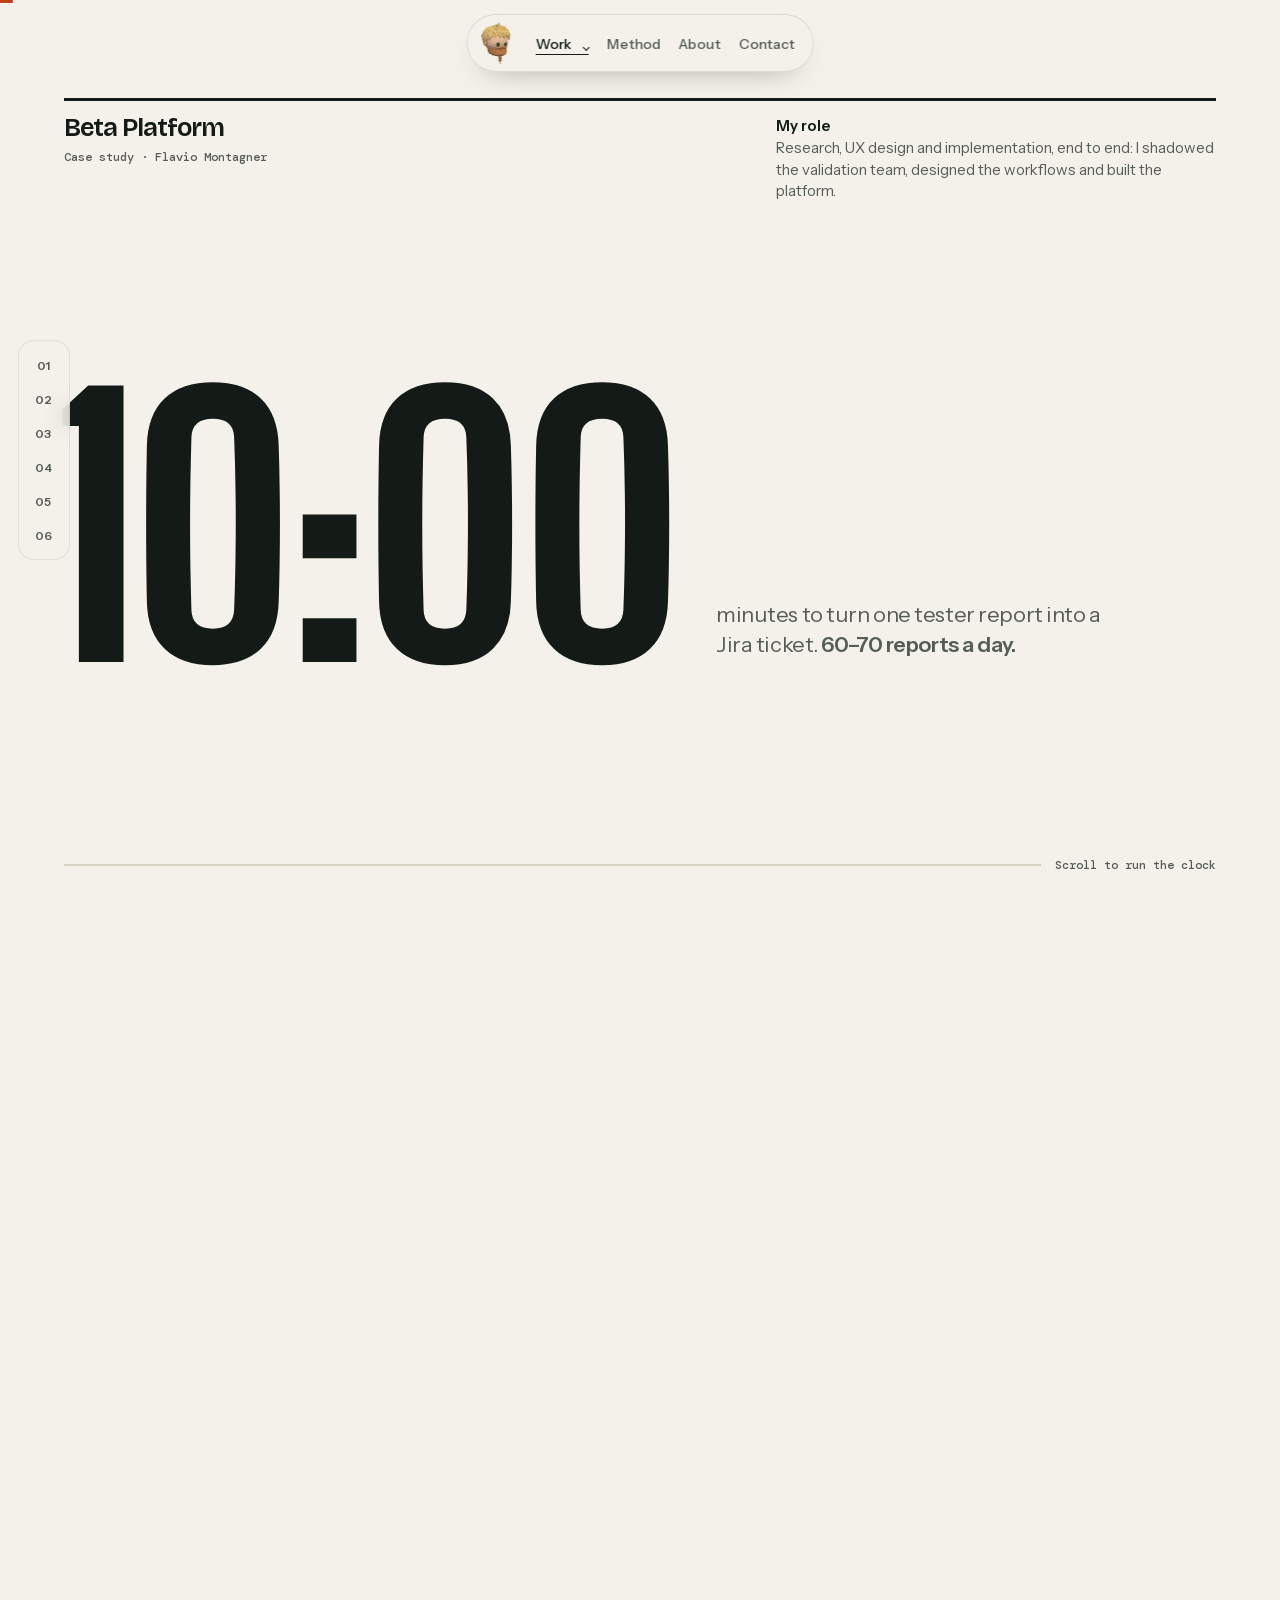
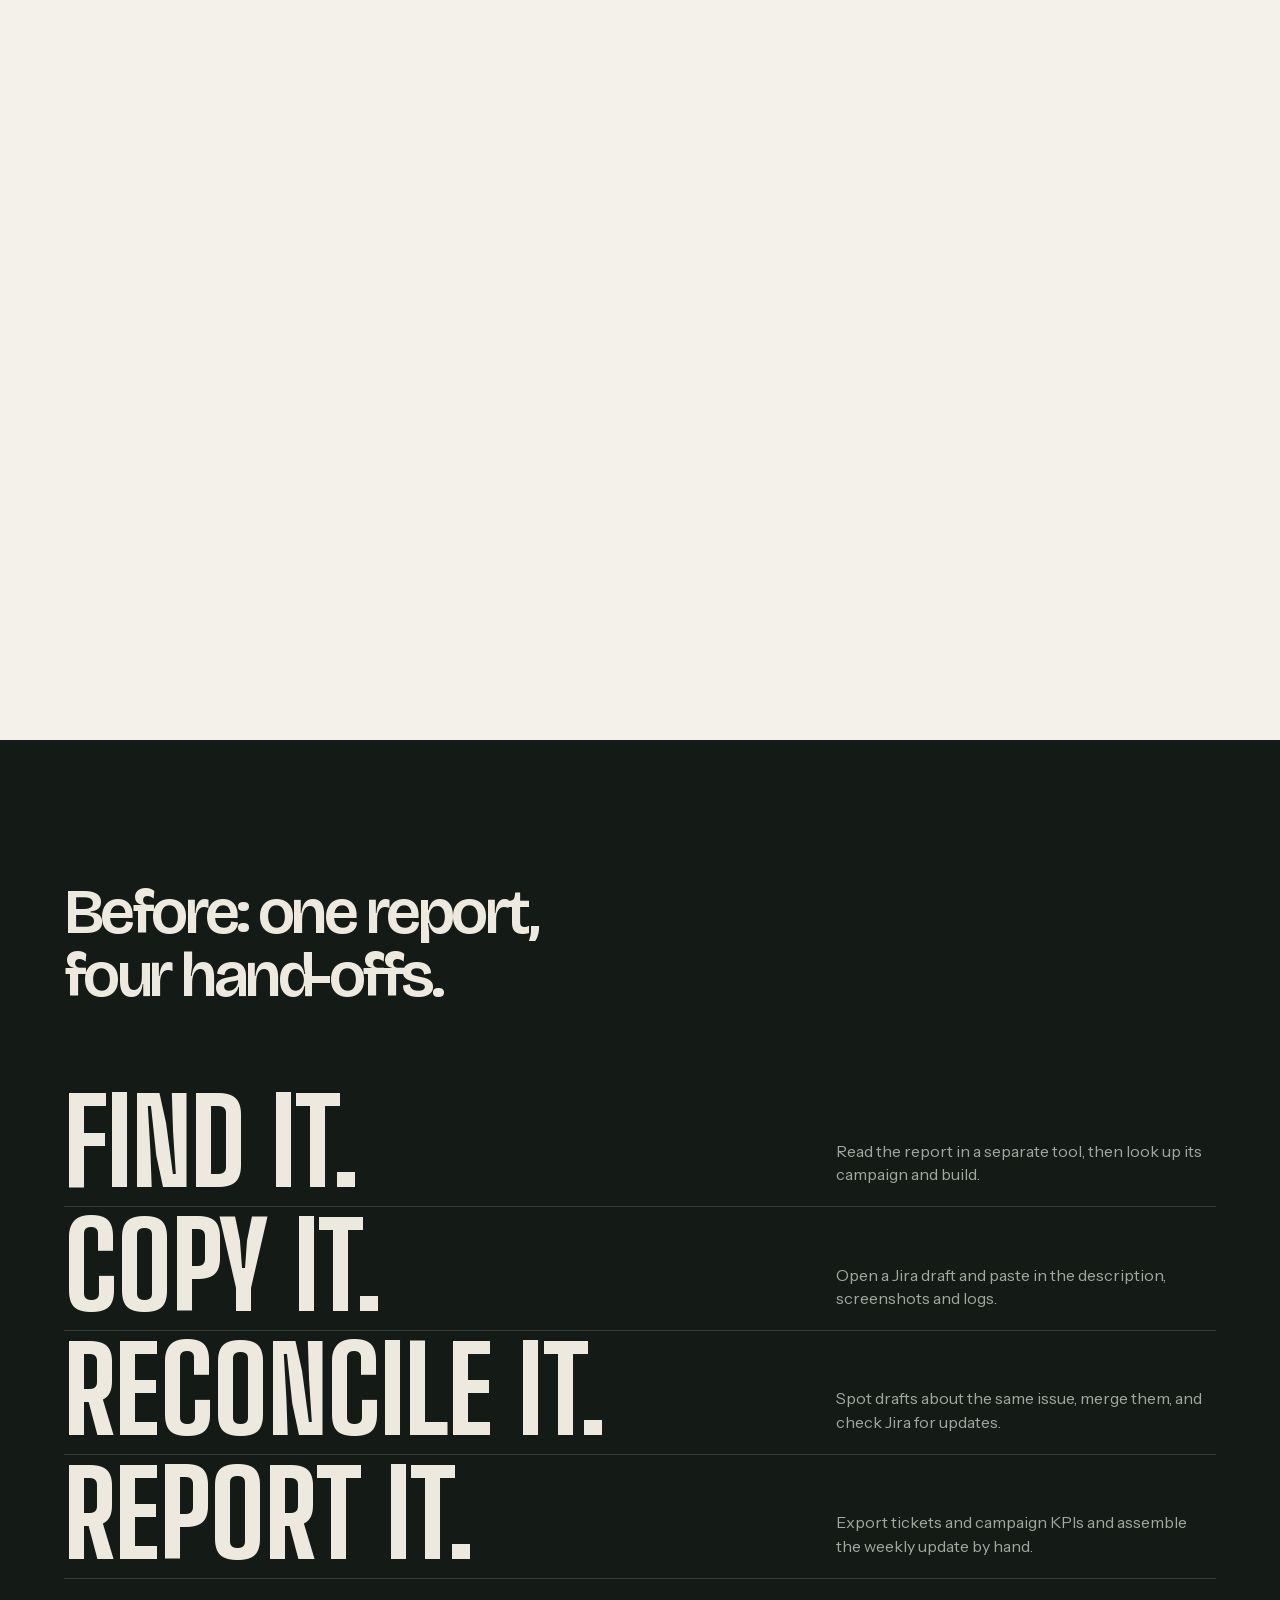
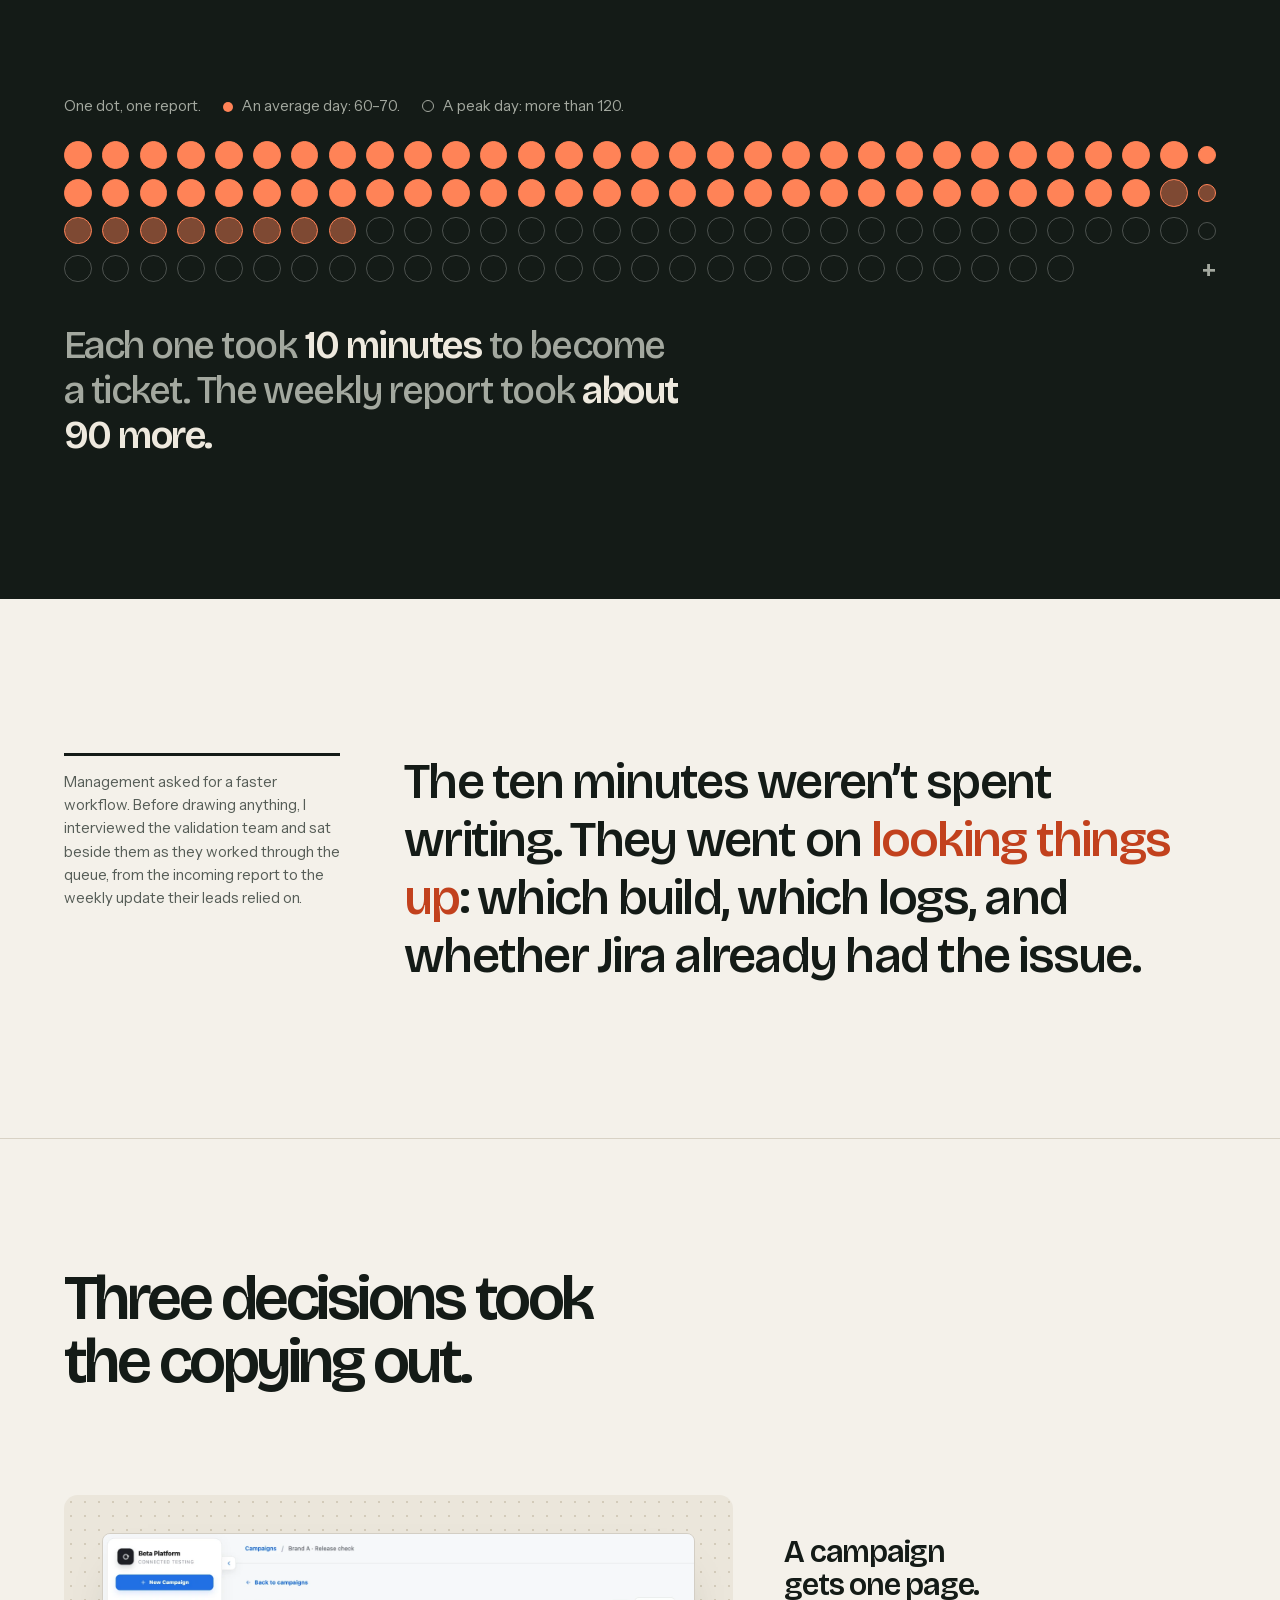
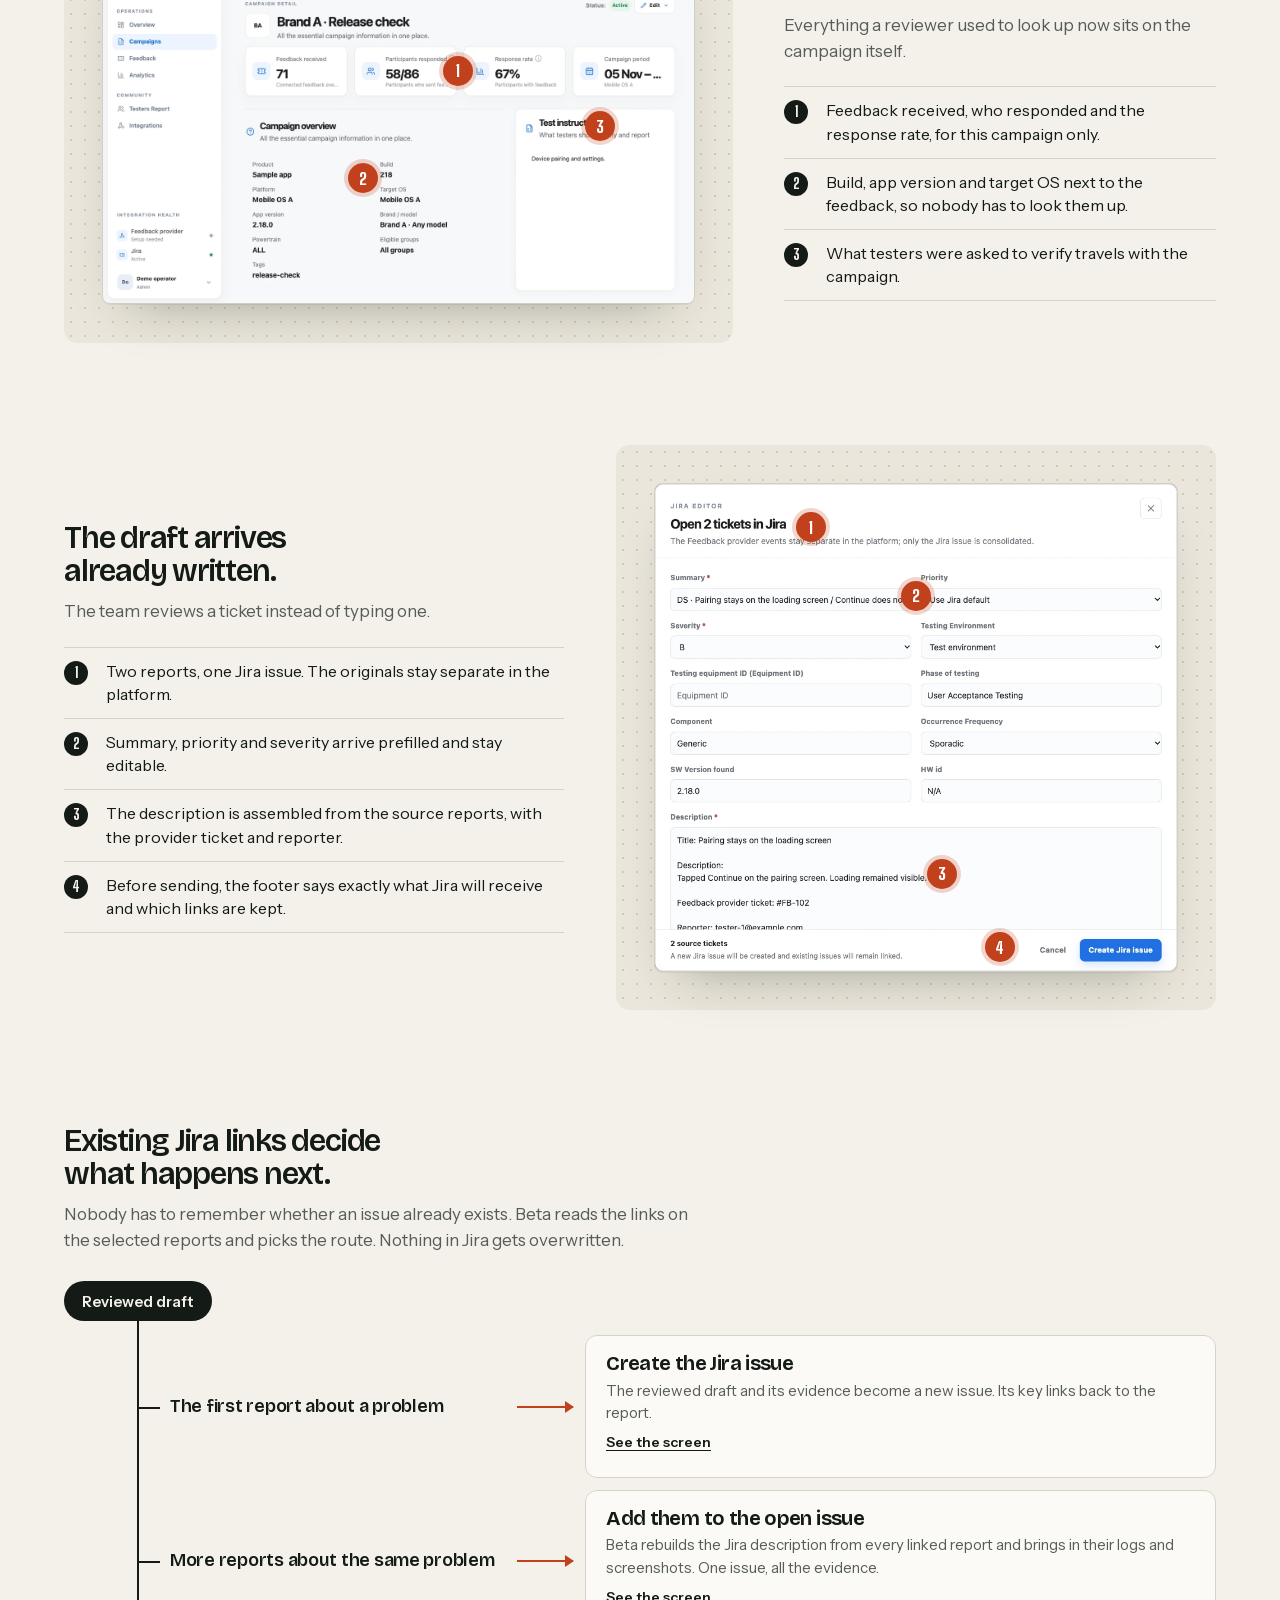
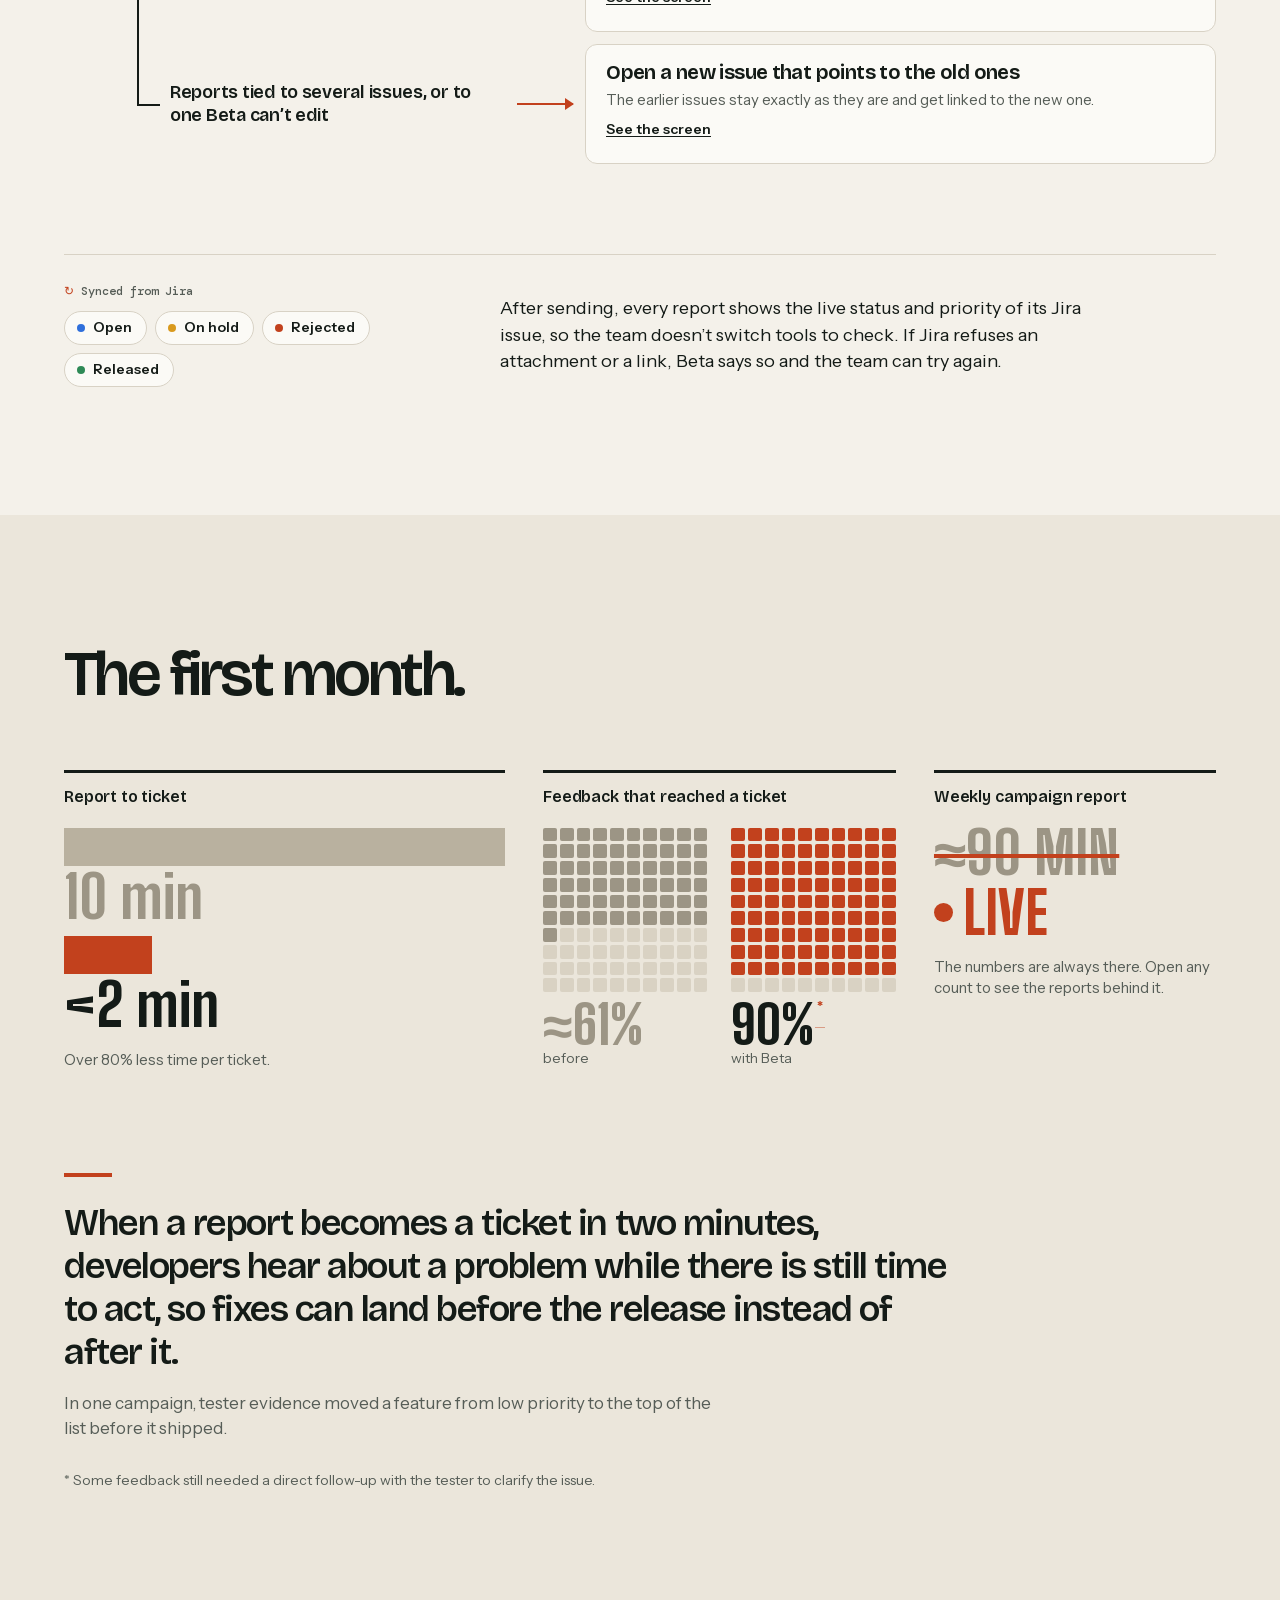
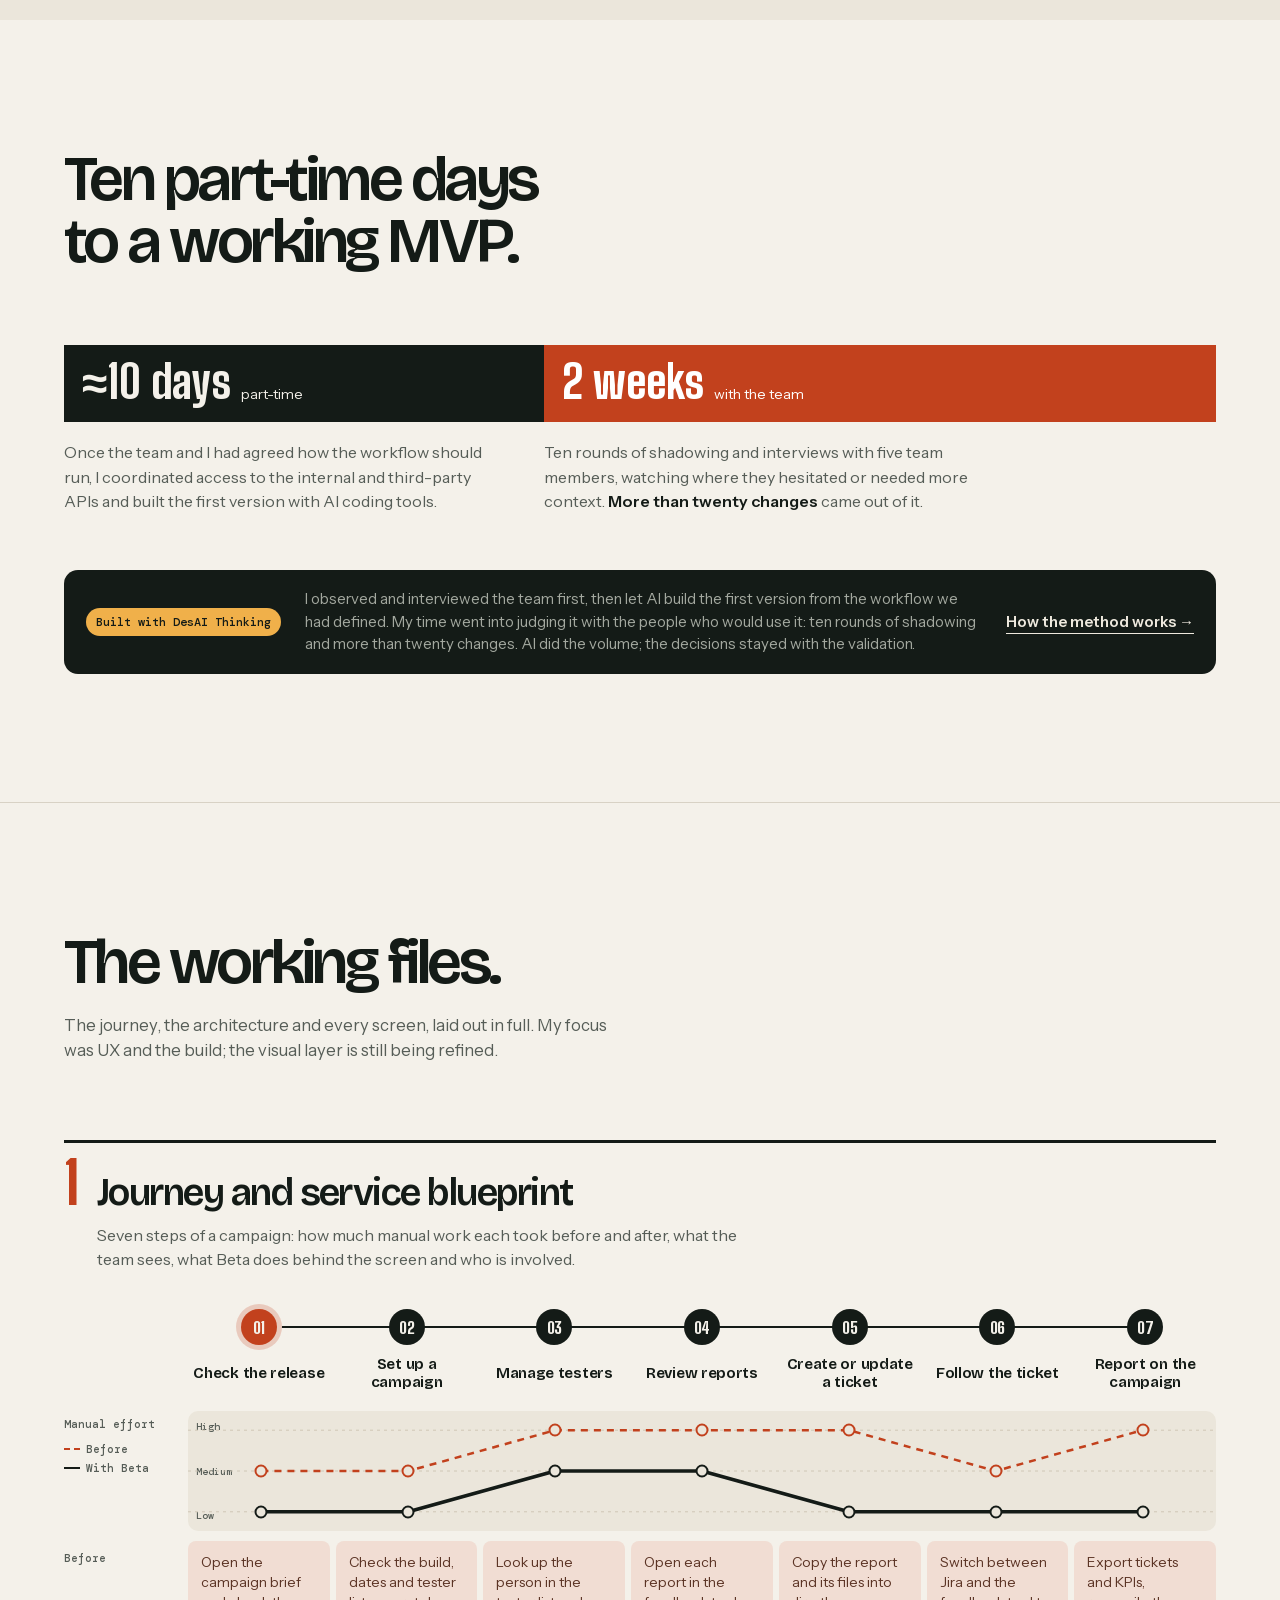
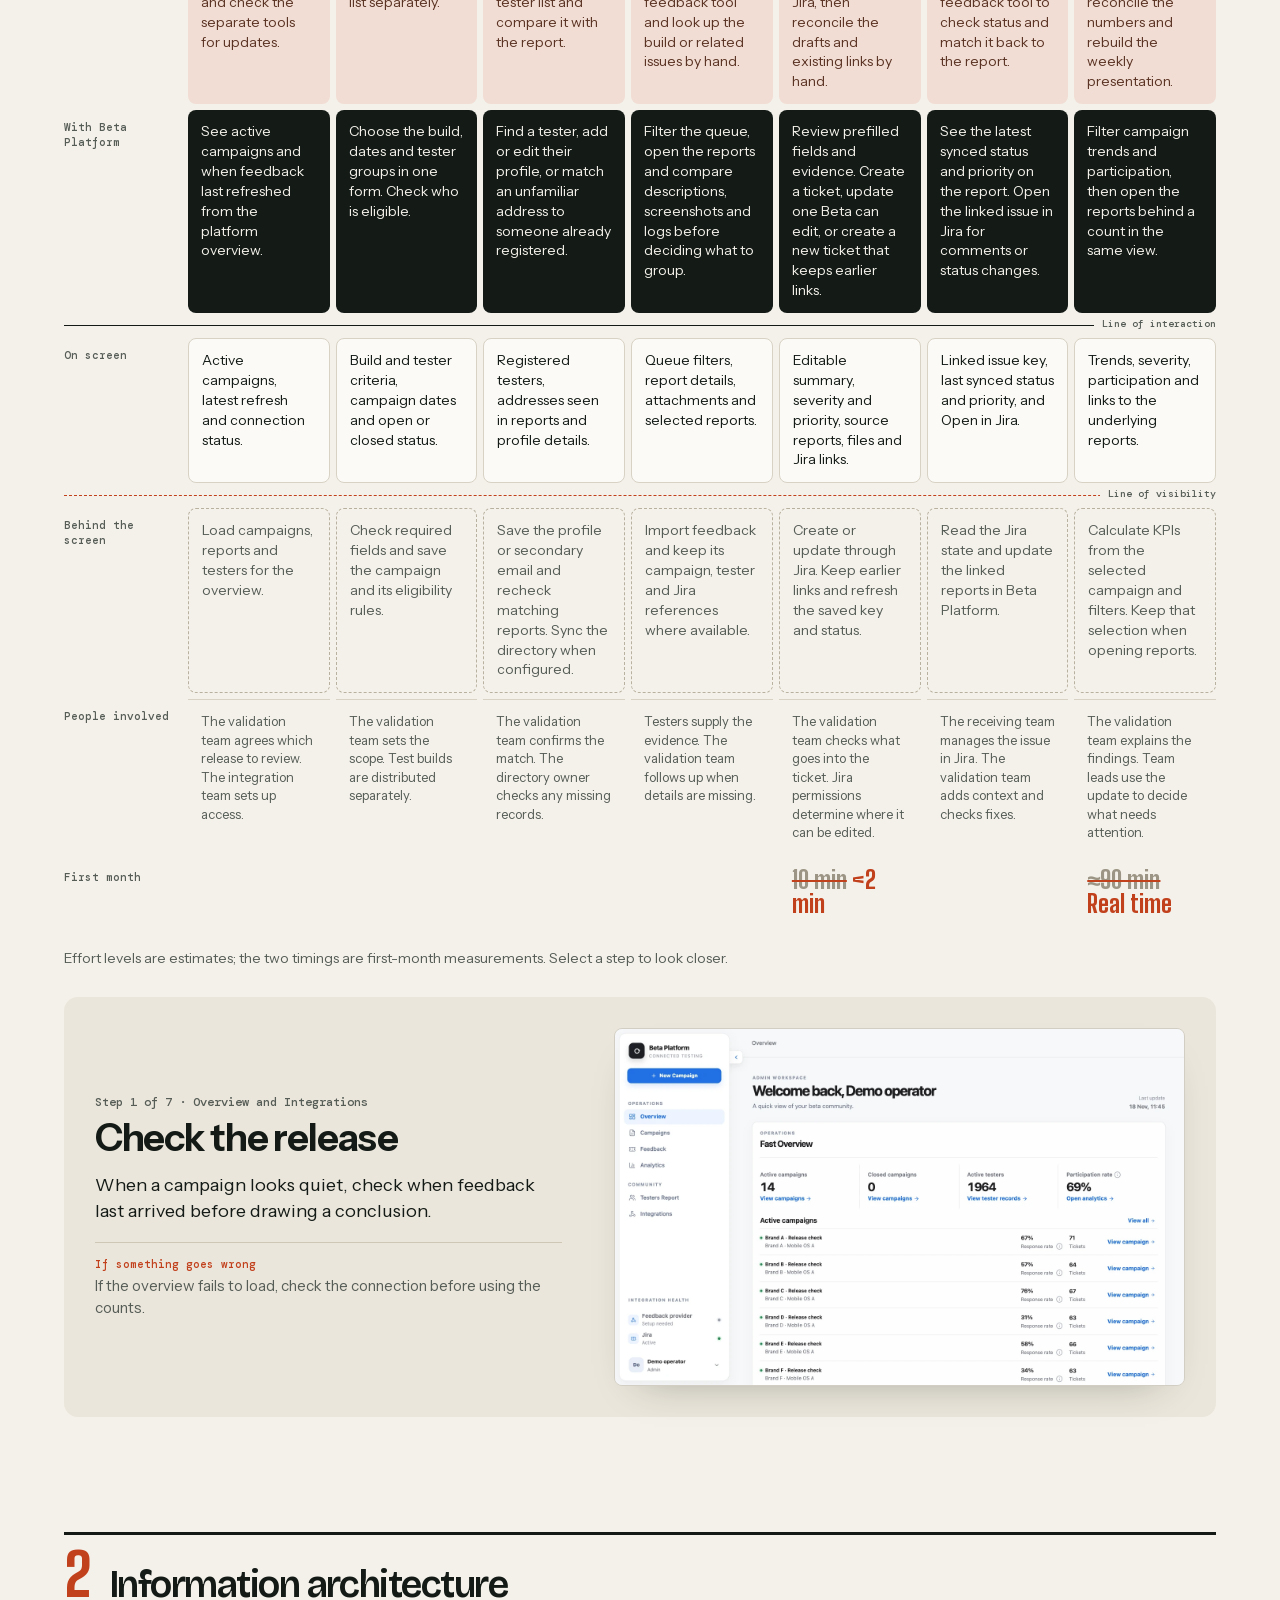
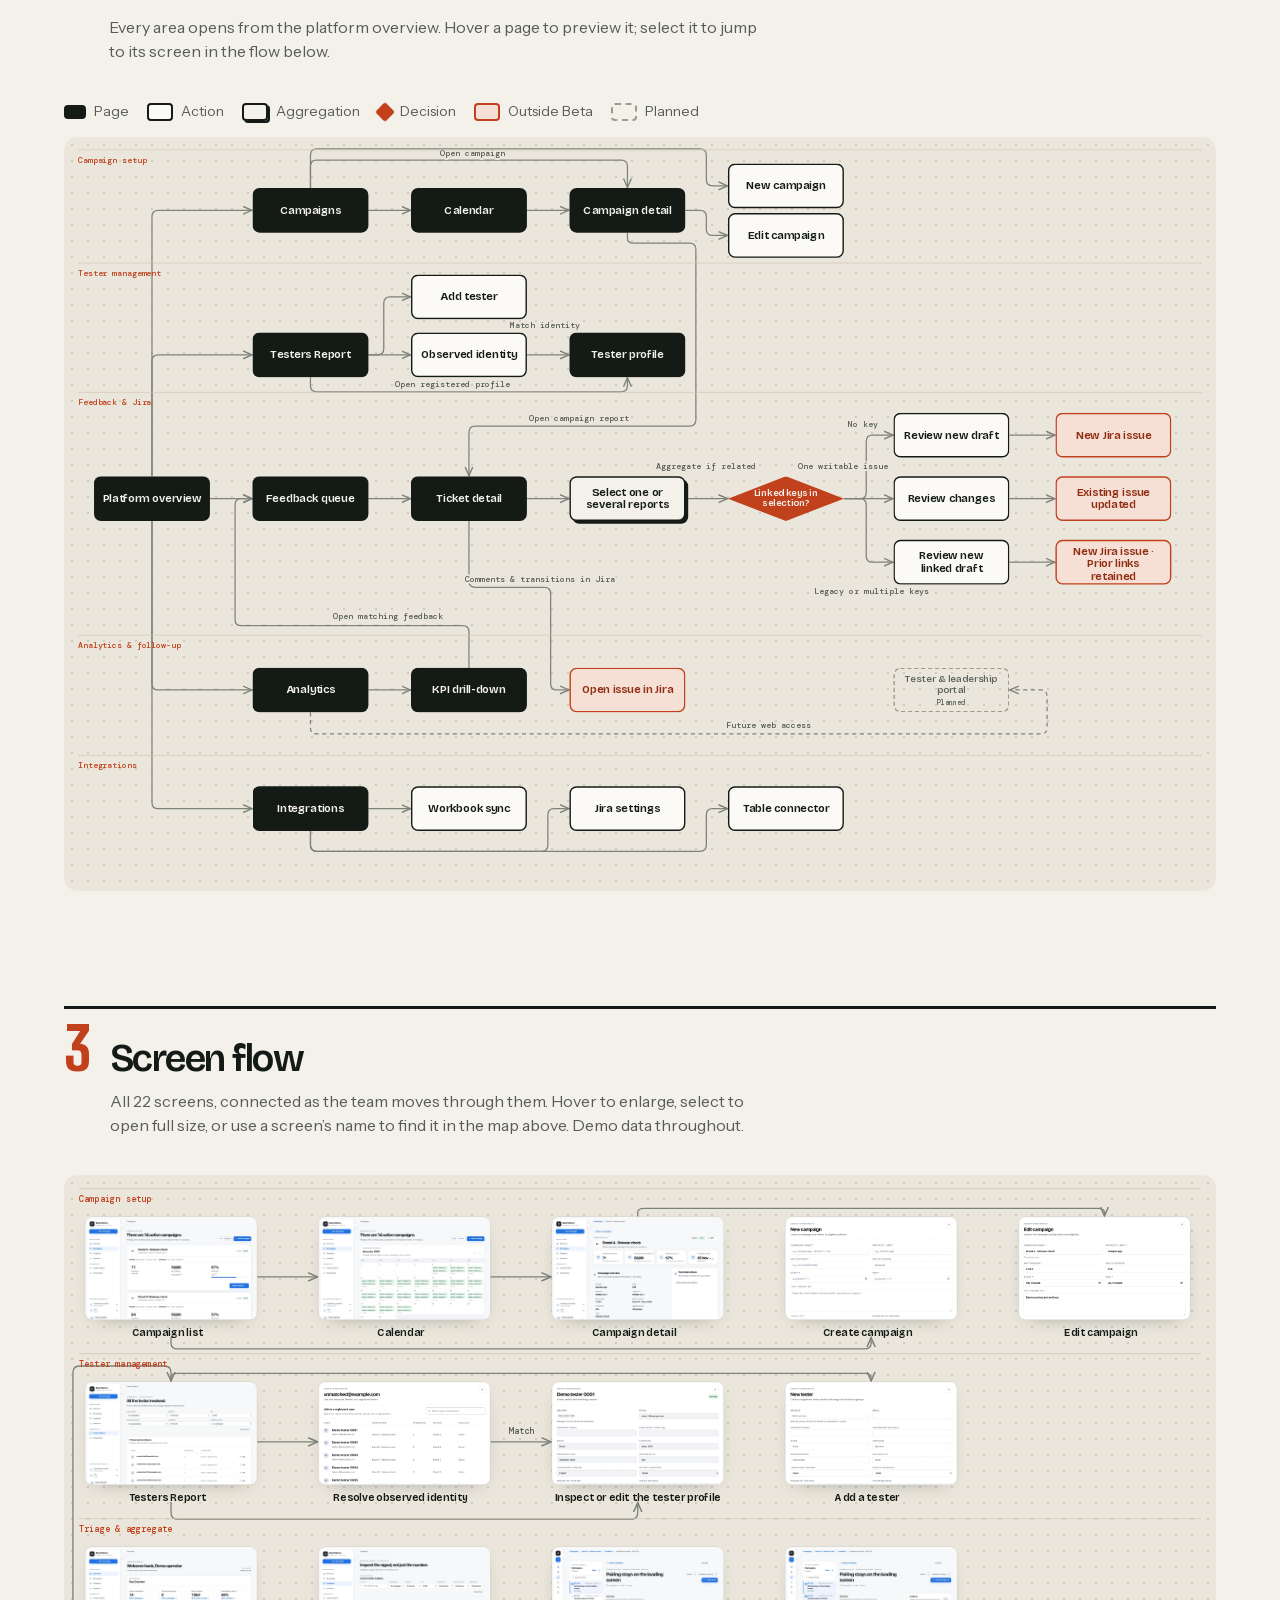
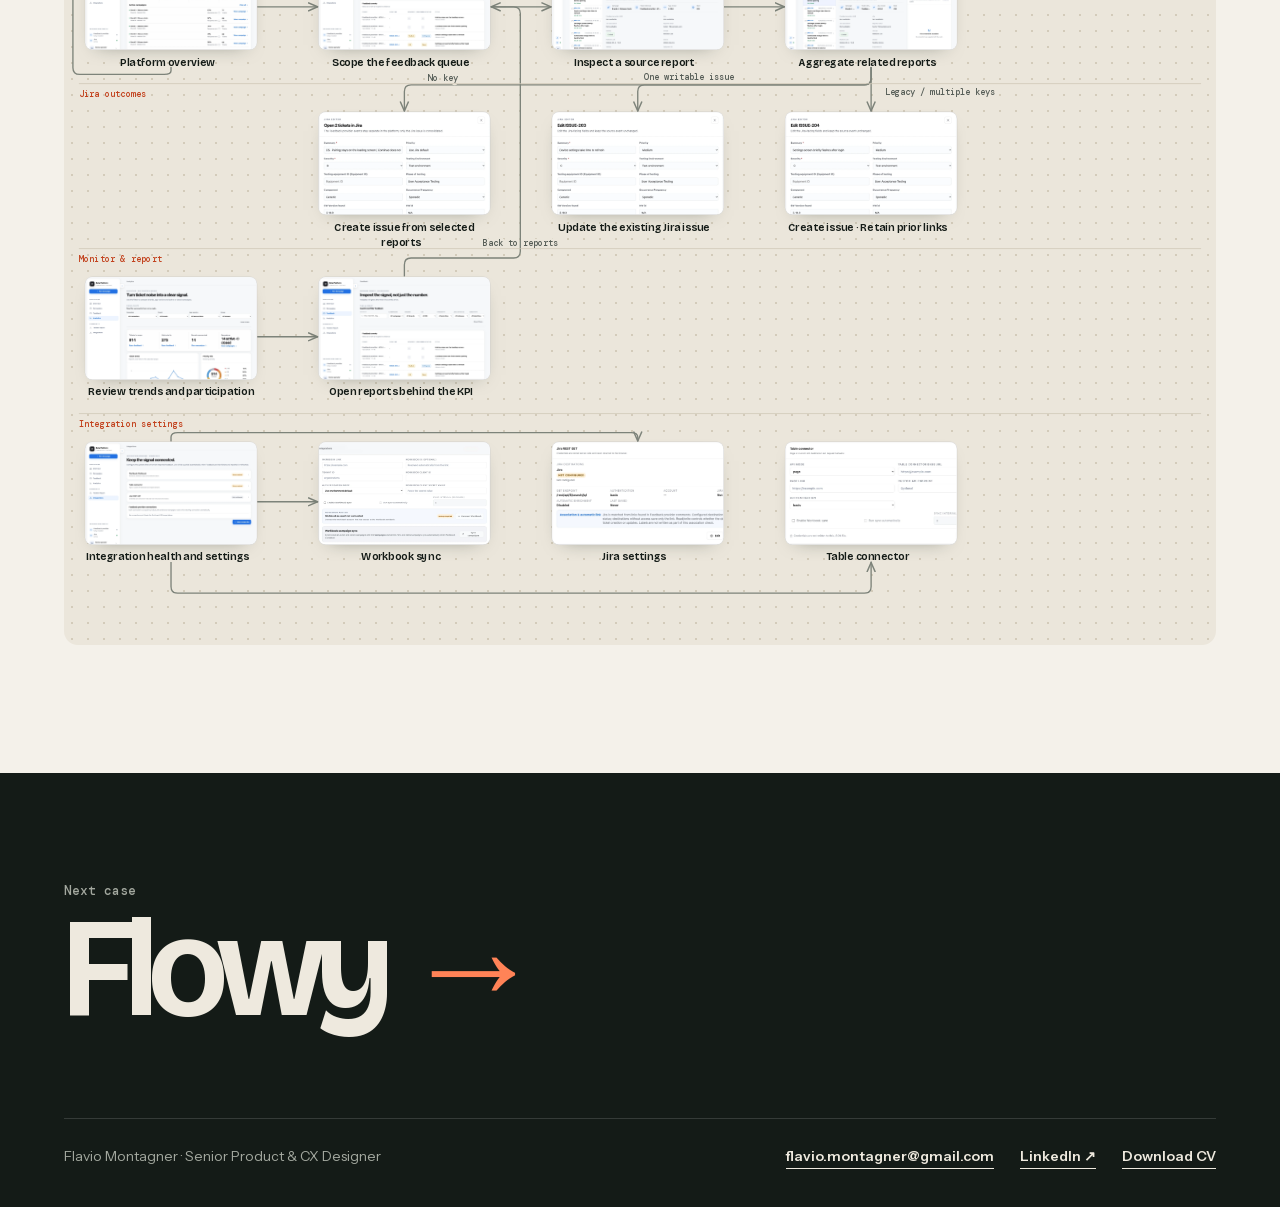
==== commit 477d1f51: "Distinguish page sections in the mobile menu" ====
--- a/beta.html
+++ b/beta.html
@@ -24,9 +24,14 @@
   <dialog id="lab-menu" aria-label="Menu">
     <div class="lab-menu-inner">
       <button type="button" data-menu-close>Close ×</button>
-      <p class="lab-menu-tag">On this page</p><nav aria-label="Page sections"><a class="lab-nav-link" href="#problem"><span aria-hidden="true">01</span>Problem</a><a class="lab-nav-link" href="#research"><span aria-hidden="true">02</span>Research</a><a class="lab-nav-link" href="#design"><span aria-hidden="true">03</span>Design</a><a class="lab-nav-link" href="#results"><span aria-hidden="true">04</span>Results</a><a class="lab-nav-link" href="#build"><span aria-hidden="true">05</span>Build</a><a class="lab-nav-link" href="#files"><span aria-hidden="true">06</span>Files</a></nav>
-      <p class="lab-menu-tag">Site</p><nav aria-label="Site"><a class="lab-nav-link is-site" href="index.html#work">Work</a><a class="lab-nav-link is-site" href="method.html">Method</a><a class="lab-nav-link is-site" href="index.html#about">About</a><a class="lab-nav-link is-site" href="index.html#contact">Contact</a></nav>
-      <p class="lab-menu-tag">Projects</p><nav aria-label="Projects"><a class="lab-nav-link is-site" aria-current="page" href="beta.html">Beta Platform</a><a class="lab-nav-link is-site" href="flowy.html">Flowy</a><a class="lab-nav-link is-site" href="sel.html">SEL</a><a class="lab-nav-link is-site" href="necrothing.html">Necrothing</a></nav>
+      <details class="lab-menu-group lab-menu-context">
+        <summary>On this page</summary>
+        <nav class="lab-menu-items" aria-label="Page sections"><a class="lab-nav-link" href="#problem"><span aria-hidden="true">01</span>Problem</a><a class="lab-nav-link" href="#research"><span aria-hidden="true">02</span>Research</a><a class="lab-nav-link" href="#design"><span aria-hidden="true">03</span>Design</a><a class="lab-nav-link" href="#results"><span aria-hidden="true">04</span>Results</a><a class="lab-nav-link" href="#build"><span aria-hidden="true">05</span>Build</a><a class="lab-nav-link" href="#files"><span aria-hidden="true">06</span>Files</a></nav>
+      </details>
+      <nav class="lab-menu-nav" aria-label="Site"><details class="lab-menu-group">
+        <summary>Work</summary>
+        <div class="lab-menu-items"><a class="lab-nav-link is-site" href="index.html#work">All work</a><a class="lab-nav-link is-site" aria-current="page" href="beta.html">Beta Platform</a><a class="lab-nav-link is-site" href="flowy.html">Flowy</a><a class="lab-nav-link is-site" href="sel.html">SEL</a><a class="lab-nav-link is-site" href="necrothing.html">Necrothing</a></div>
+      </details><a class="lab-nav-link is-site" href="method.html">Method</a><a class="lab-nav-link is-site" href="index.html#about">About</a><a class="lab-nav-link is-site" href="index.html#contact">Contact</a></nav>
     </div>
   </dialog>
   <a class="lab-top" href="#main" data-top aria-label="Back to top"><span aria-hidden="true">↑</span></a>
--- a/beta-lab.css
+++ b/beta-lab.css
@@ -57,15 +57,28 @@
 .lab-progress {position:fixed;z-index:31;top:0;left:0;right:0;height:3px;background:var(--accent);transform:scaleX(var(--lab-progress,.01));transform-origin:left}
 .lab-menu-toggle {display:none;min-height:44px;padding:0 22px;font-size:14px;font-weight:600;border-radius:999px;border:0;outline:0;background:var(--accent);color:var(--on-accent,#fff);cursor:pointer}
 .lab-menu-toggle:focus-visible {outline:3px solid color-mix(in srgb,var(--accent) 40%,transparent);outline-offset:2px}
-#lab-menu {inset:auto 0 0 0;margin:0;width:100%;max-width:none;max-height:85dvh;padding:20px var(--edge) 28px;background:var(--dark);color:var(--dark-ink);border:0;border-radius:22px 22px 0 0;overflow:auto}
+#lab-menu {inset:auto 0 0 0;margin:0;width:100%;max-width:none;max-height:85dvh;padding:20px var(--edge) max(28px,env(safe-area-inset-bottom));background:var(--dark);color:var(--dark-ink);border:0;border-radius:22px 22px 0 0;overflow:auto;overscroll-behavior:contain}
 #lab-menu::backdrop {background:#0008}
-.lab-menu-inner {display:grid;gap:10px}
-.lab-menu-inner button {justify-self:end;min-height:44px;padding:0 16px;border-radius:999px;border:1px solid var(--dark-ink);background:transparent;color:var(--dark-ink)}
-.lab-menu-tag {margin:10px 0 0;font:500 12px var(--mono);color:var(--dark-muted)}
-.lab-menu-inner nav {display:grid}
-.lab-menu-inner .lab-nav-link {font-size:28px;font-weight:600;letter-spacing:-.04em;color:var(--dark-ink);padding:6px 0;gap:10px;border-bottom:1px solid #ffffff1c}
+.lab-menu-inner {display:grid}
+.lab-menu-inner button {justify-self:end;min-height:44px;margin-bottom:10px;padding:0 16px;border-radius:999px;border:1px solid var(--dark-ink);background:transparent;color:var(--dark-ink)}
+.lab-menu-nav,.lab-menu-items {display:grid}
+.lab-menu-inner .lab-nav-link,.lab-menu-group > summary {display:flex;align-items:center;min-height:44px;padding:6px 0;font-size:clamp(22px,5.5vw,28px);font-weight:600;letter-spacing:-.04em;color:var(--dark-ink);border-bottom:1px solid #ffffff1c}
+.lab-menu-group > summary {justify-content:space-between;gap:16px;list-style:none;cursor:pointer}
+.lab-menu-group > summary::-webkit-details-marker {display:none}
+.lab-menu-group > summary::after {content:'';flex:none;width:8px;height:8px;margin-inline-end:4px;border:solid currentColor;border-width:0 1.5px 1.5px 0;transform:rotate(45deg)}
+.lab-menu-group[open] > summary::after {transform:rotate(225deg)}
+.lab-menu-items {margin-inline-start:16px}
+.lab-menu-inner .lab-menu-items .lab-nav-link {font-size:18px;font-weight:500;letter-spacing:0;color:var(--dark-muted);white-space:normal}
+.lab-menu-inner .lab-nav-link[aria-current] {color:var(--dark-accent)}
+.lab-menu-inner .lab-menu-items .lab-nav-link[aria-current] {color:var(--dark-accent)}
 .lab-menu-inner .lab-nav-link span {display:none}
 .lab-menu-inner .lab-nav-link::after {display:none}
+.lab-menu-context {margin-bottom:14px;border-radius:12px;background:color-mix(in srgb,var(--dark-ink) 7%,var(--dark))}
+.lab-menu-context > summary {padding-inline:14px;border:0;border-radius:inherit;font-size:16px;letter-spacing:0}
+.lab-menu-context > summary::after {color:var(--dark-muted)}
+.lab-menu-context .lab-menu-items {margin:0 14px;border-top:1px solid #ffffff1c}
+.lab-menu-inner .lab-menu-context .lab-nav-link {font-size:16px}
+.lab-menu-context .lab-nav-link:last-child {border-bottom:0}
 .lab-top {position:fixed;z-index:30;right:24px;bottom:24px;display:grid;place-items:center;width:52px;height:52px;border-radius:50%;background:var(--ink);color:var(--paper);font-size:20px;box-shadow:0 12px 30px -14px #0008;opacity:0;transform:translateY(12px) scale(.9);pointer-events:none;transition:opacity .25s,transform .25s}
 .lab-top.is-on {opacity:1;transform:none;pointer-events:auto}
 .lab-top:hover {background:var(--accent)}
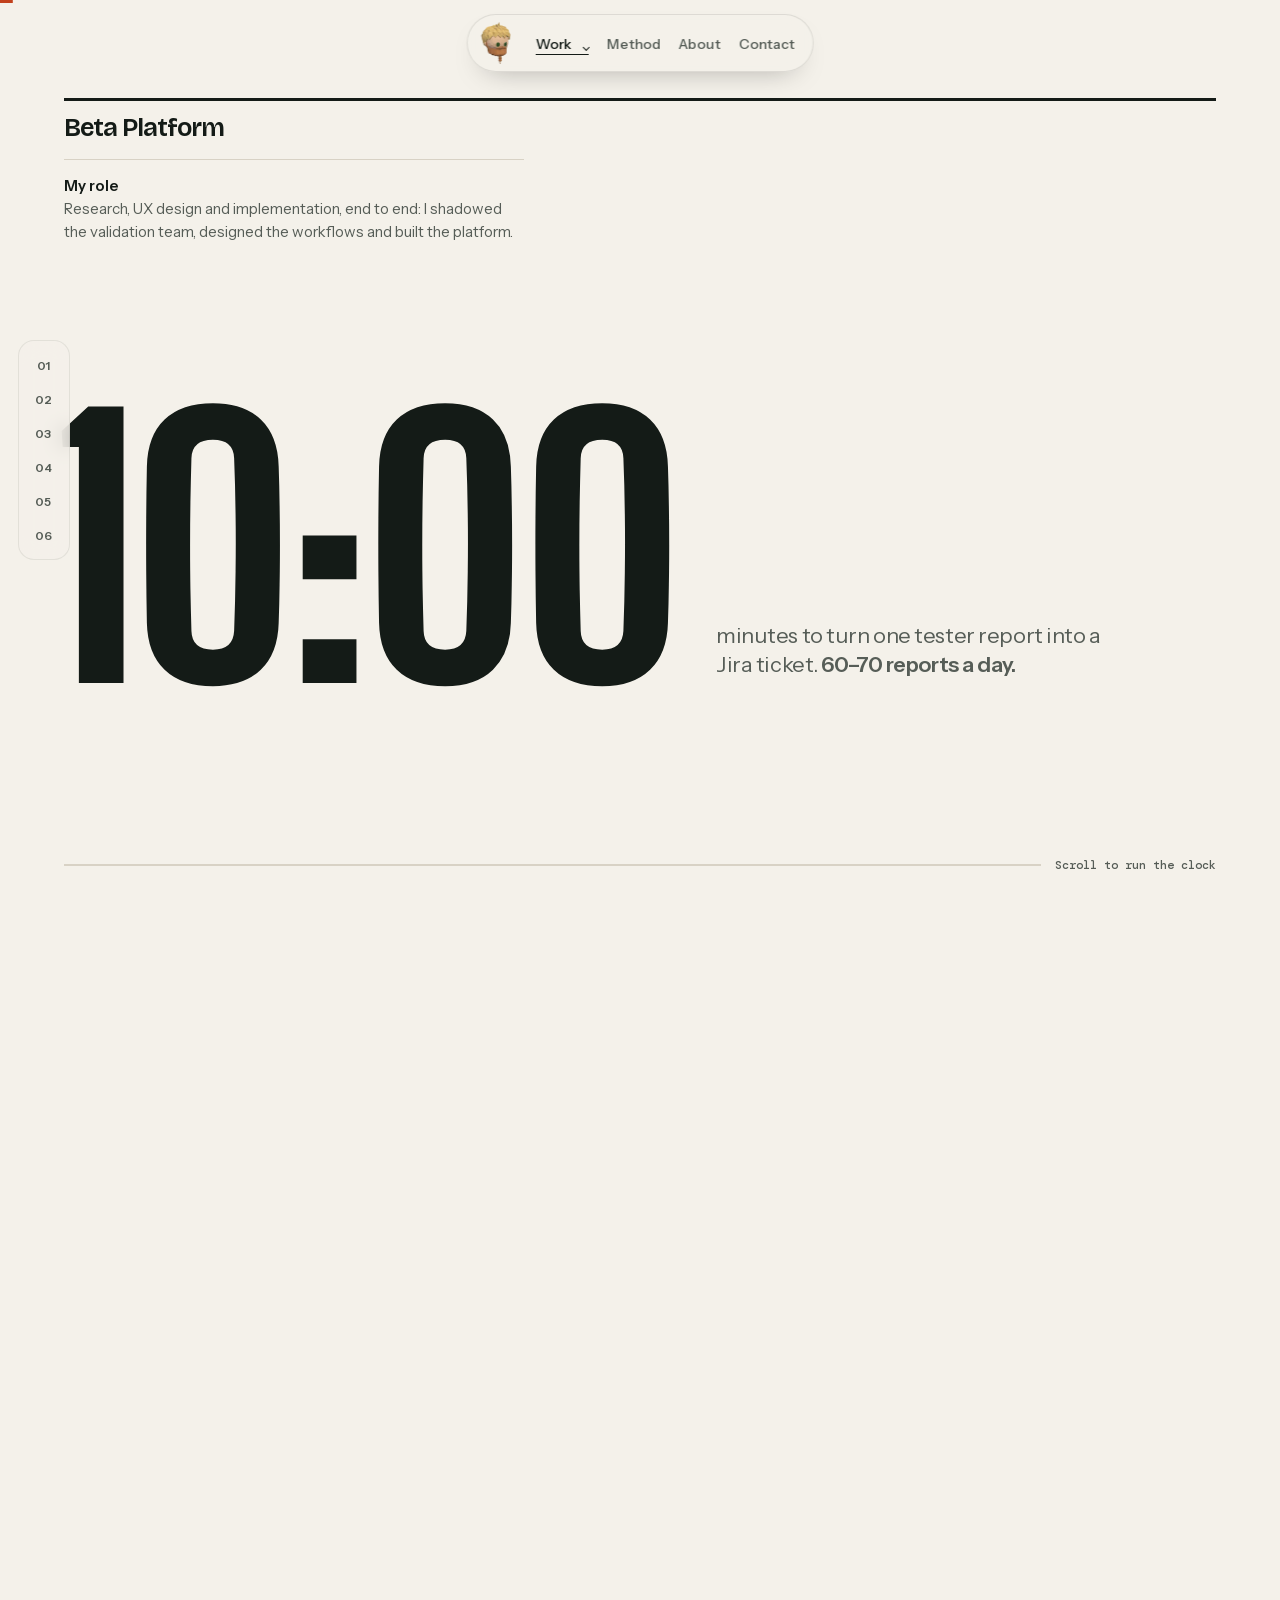
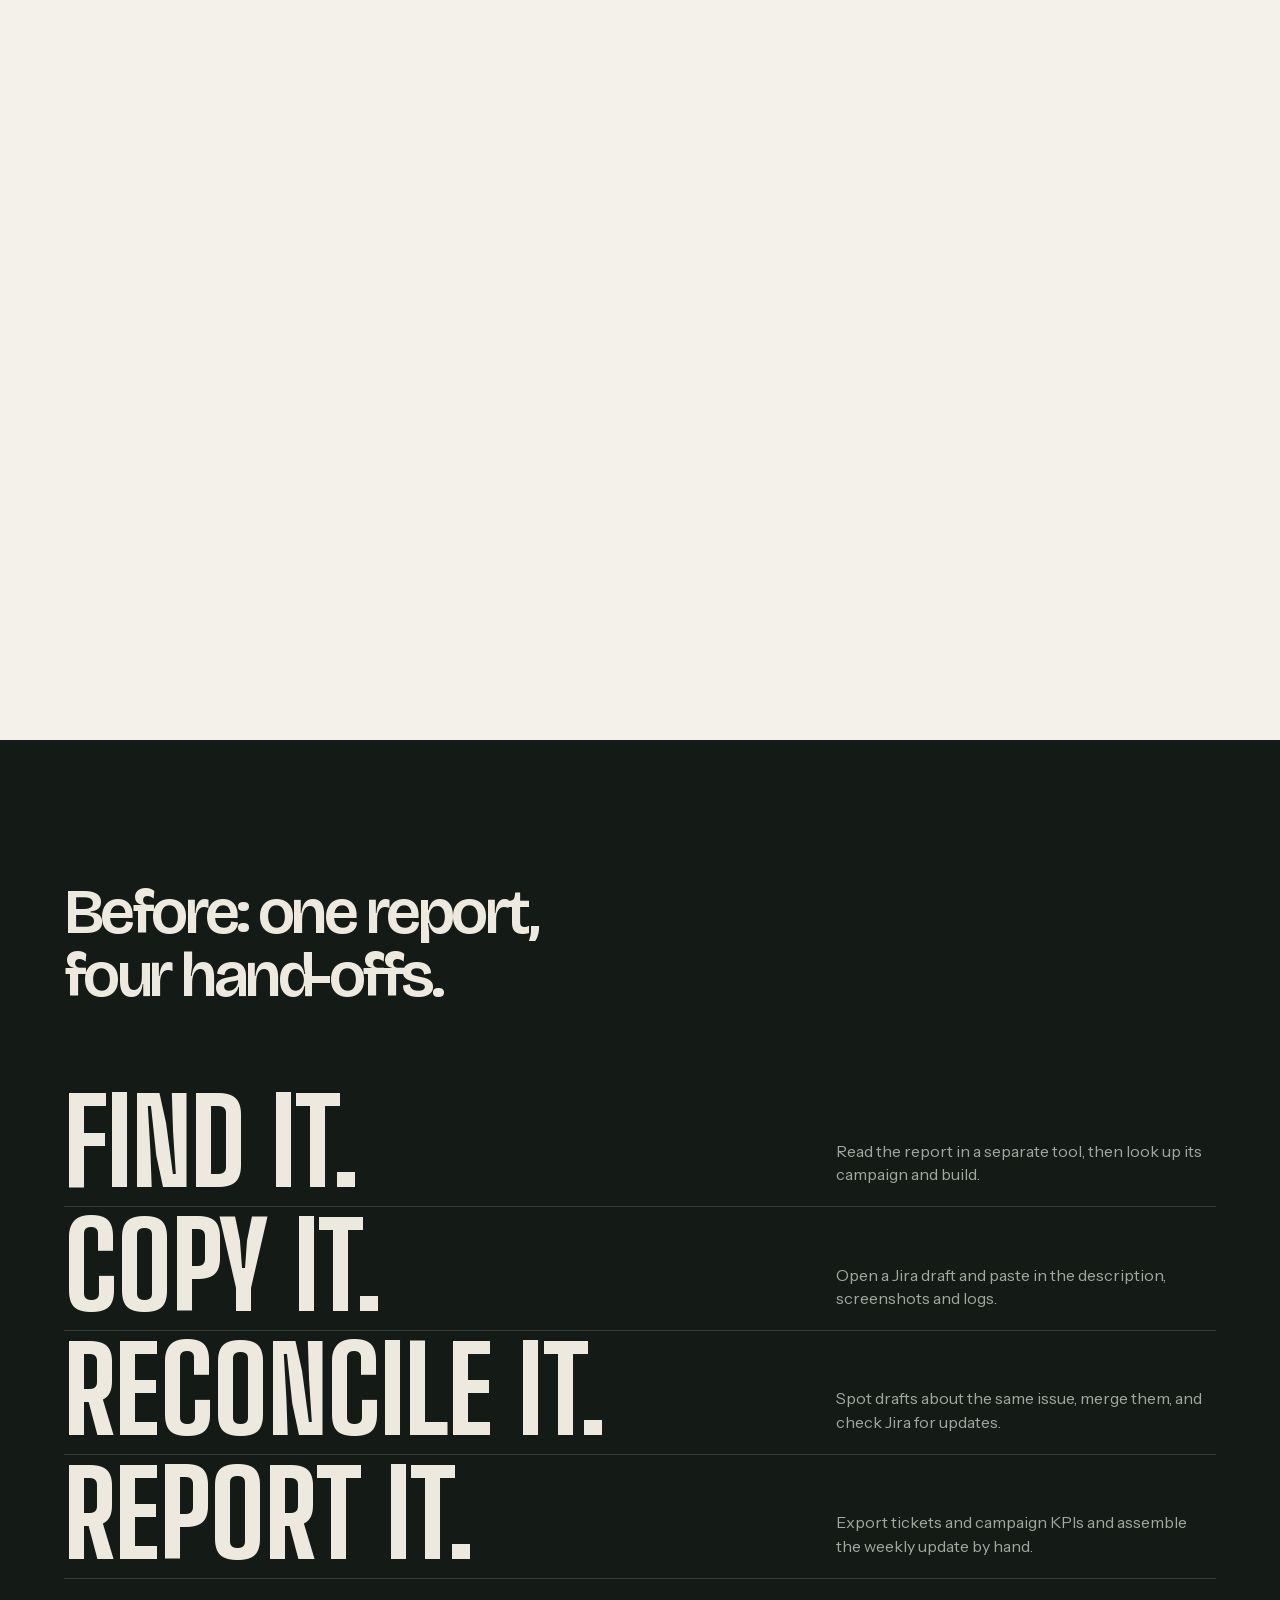
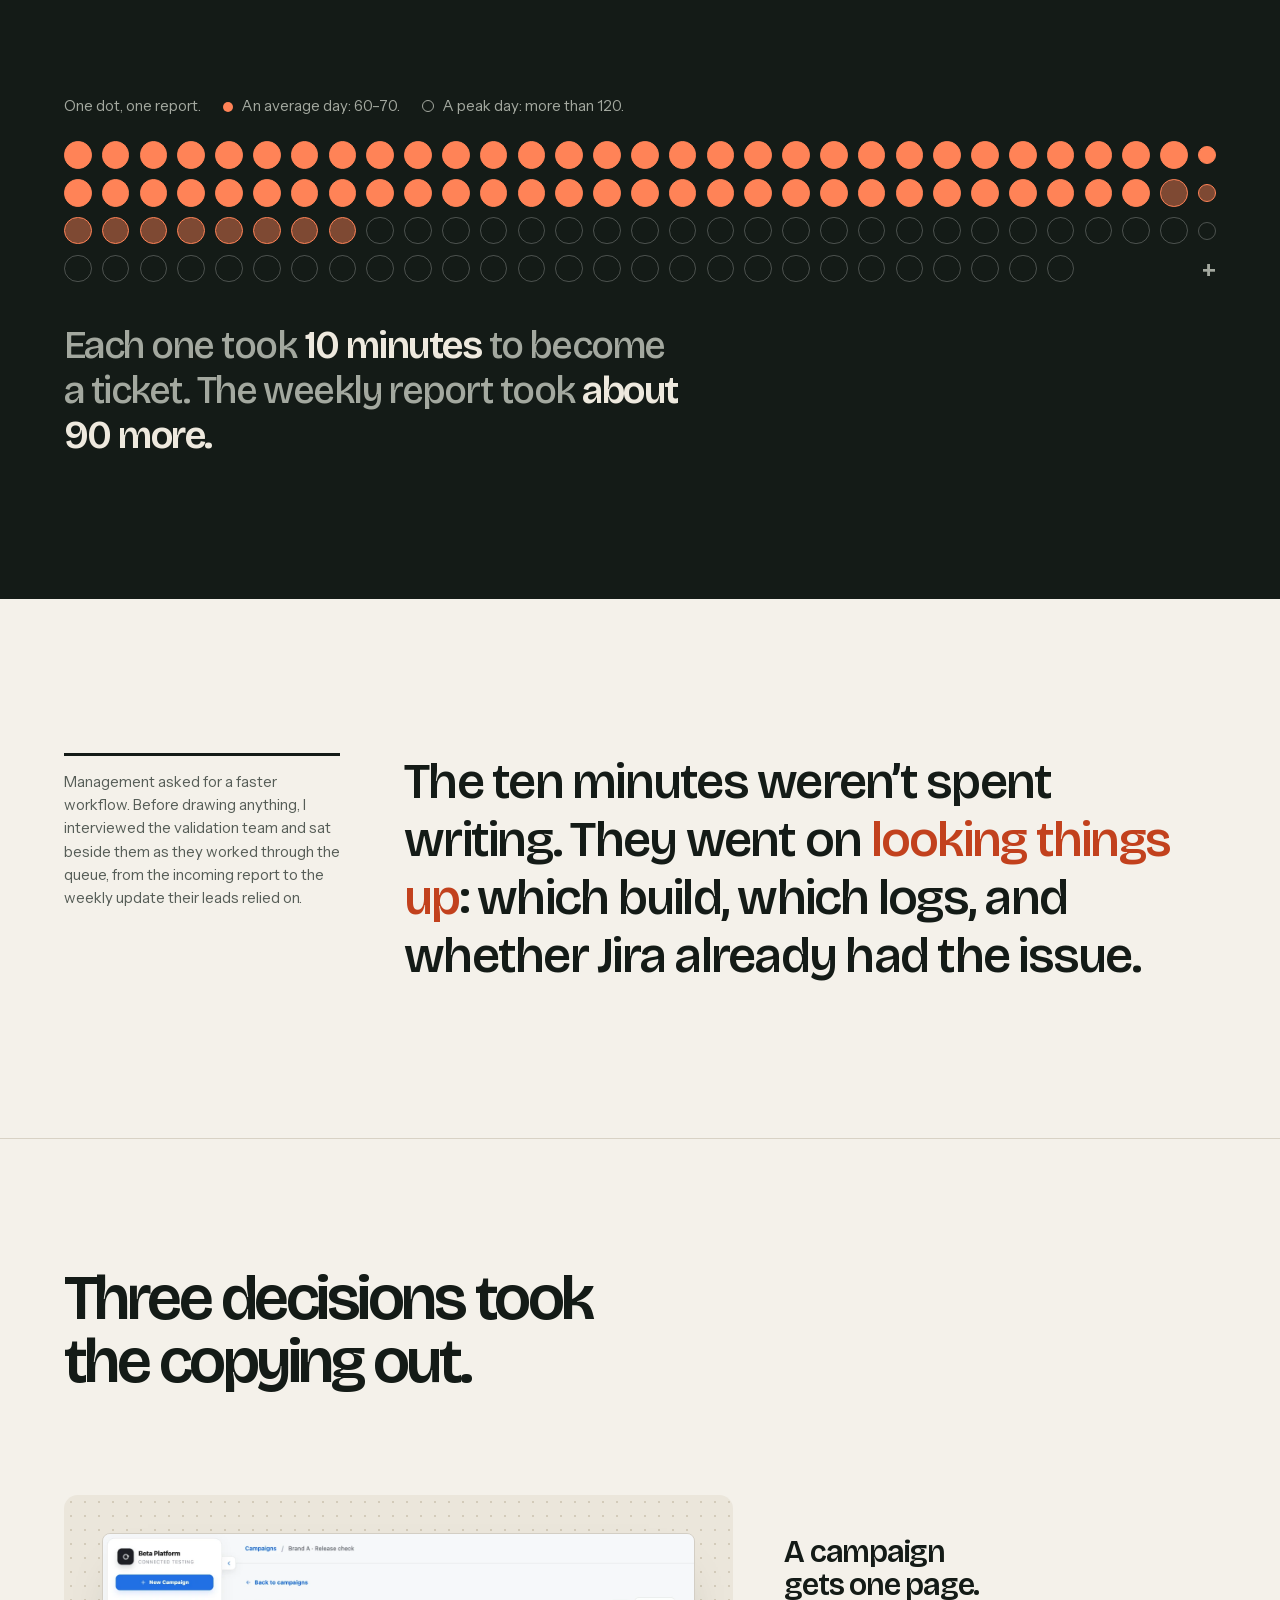
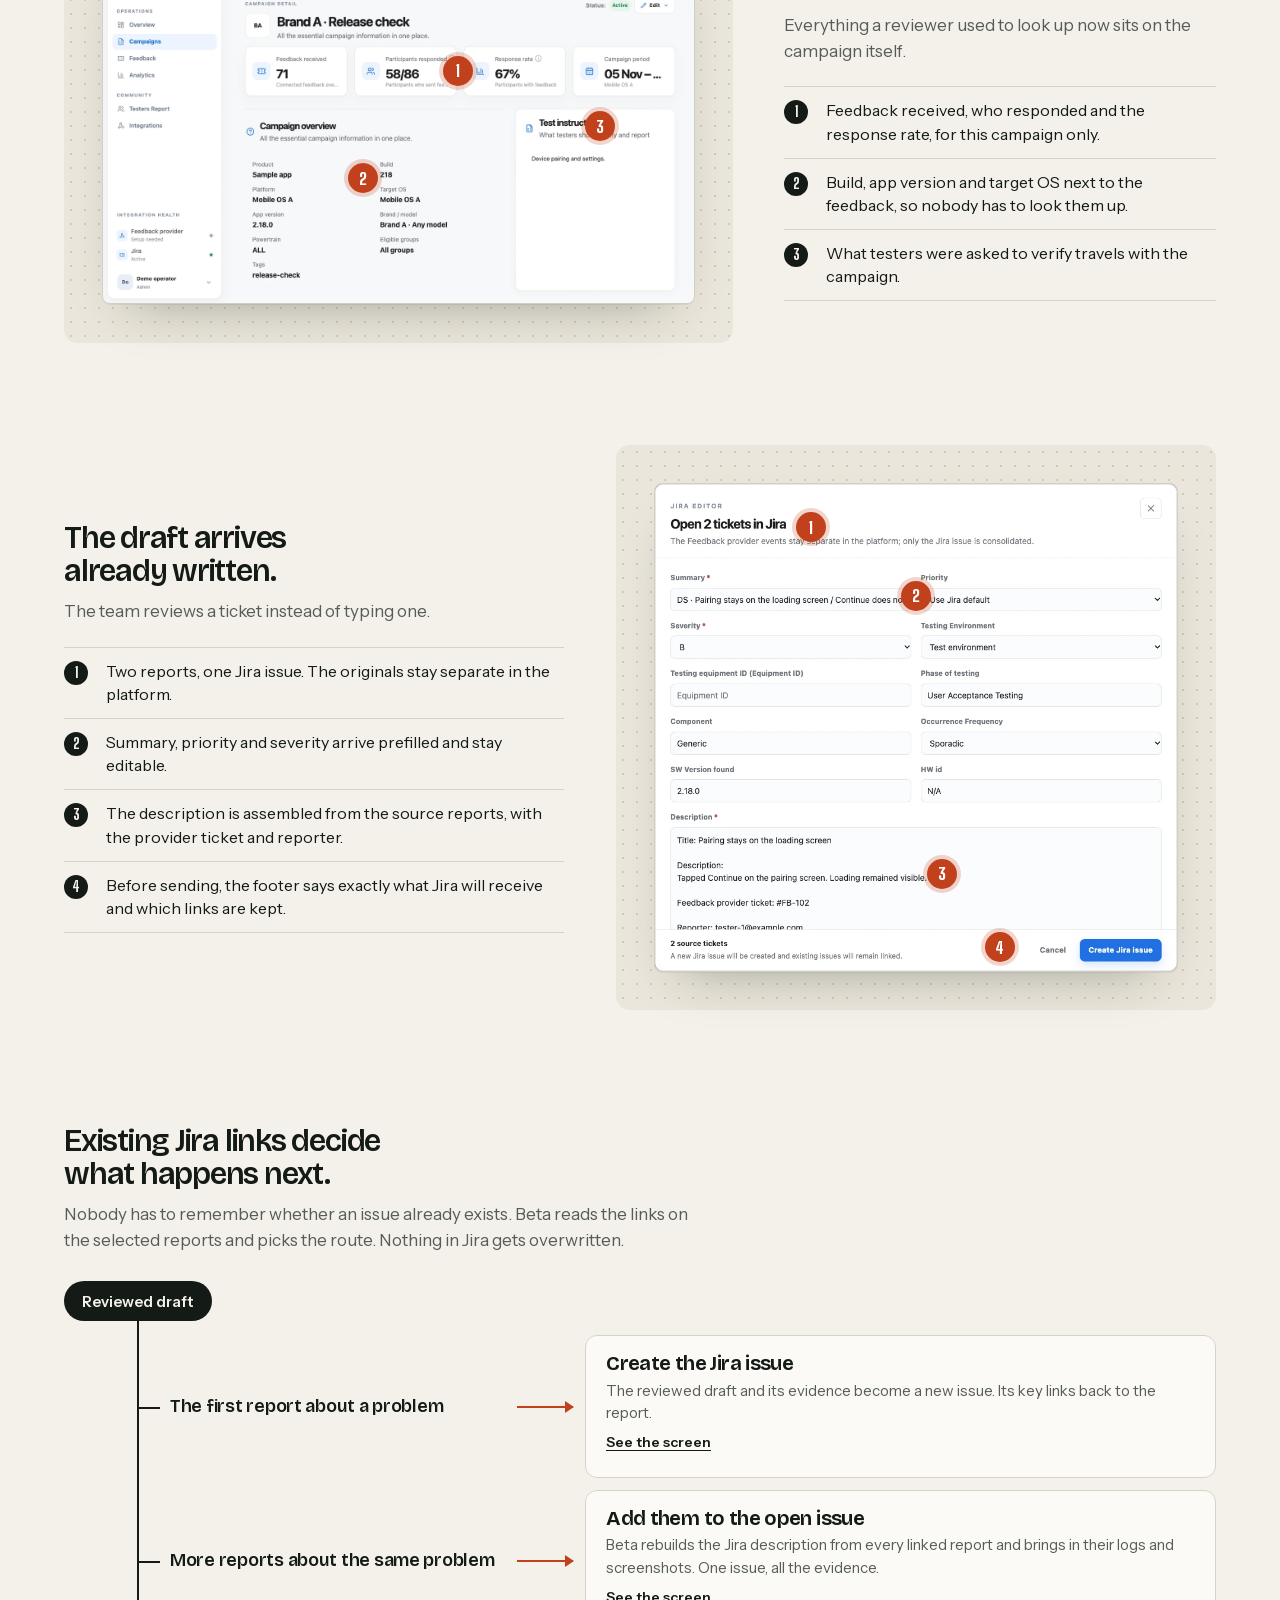
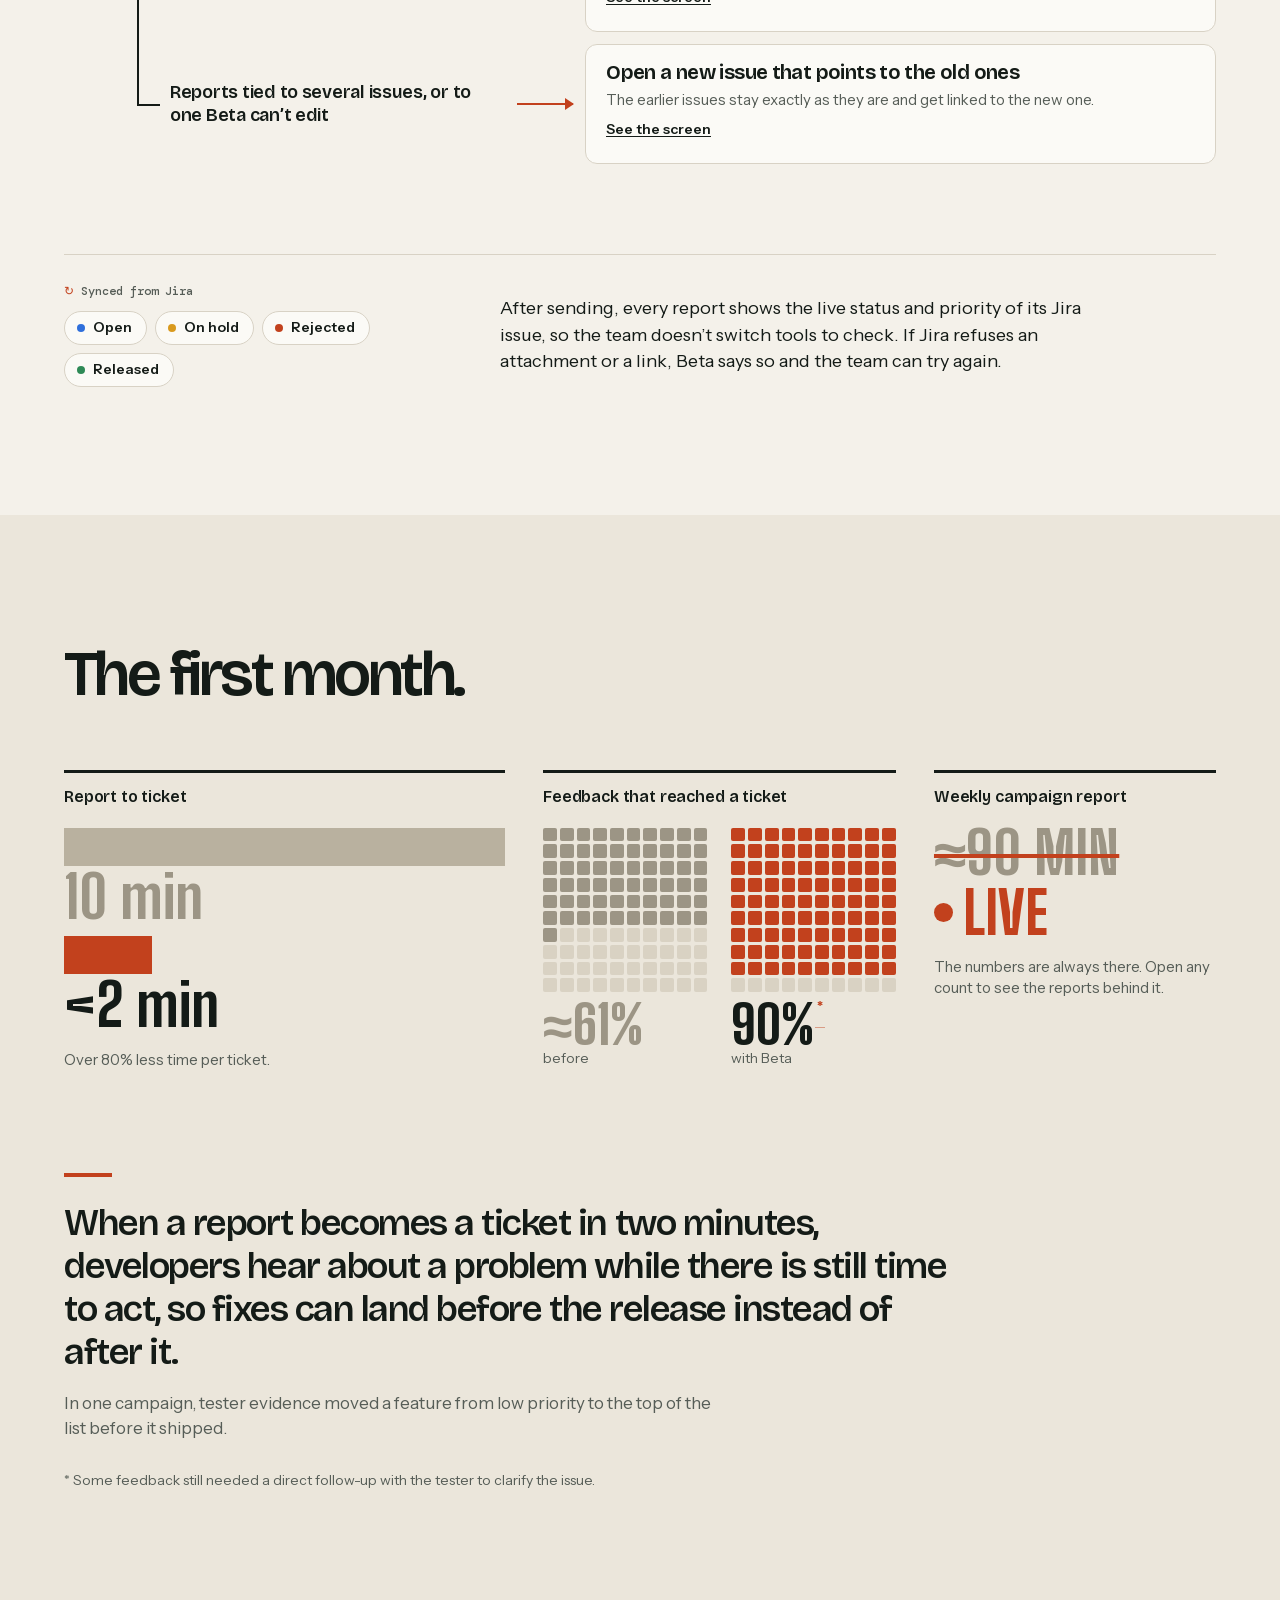
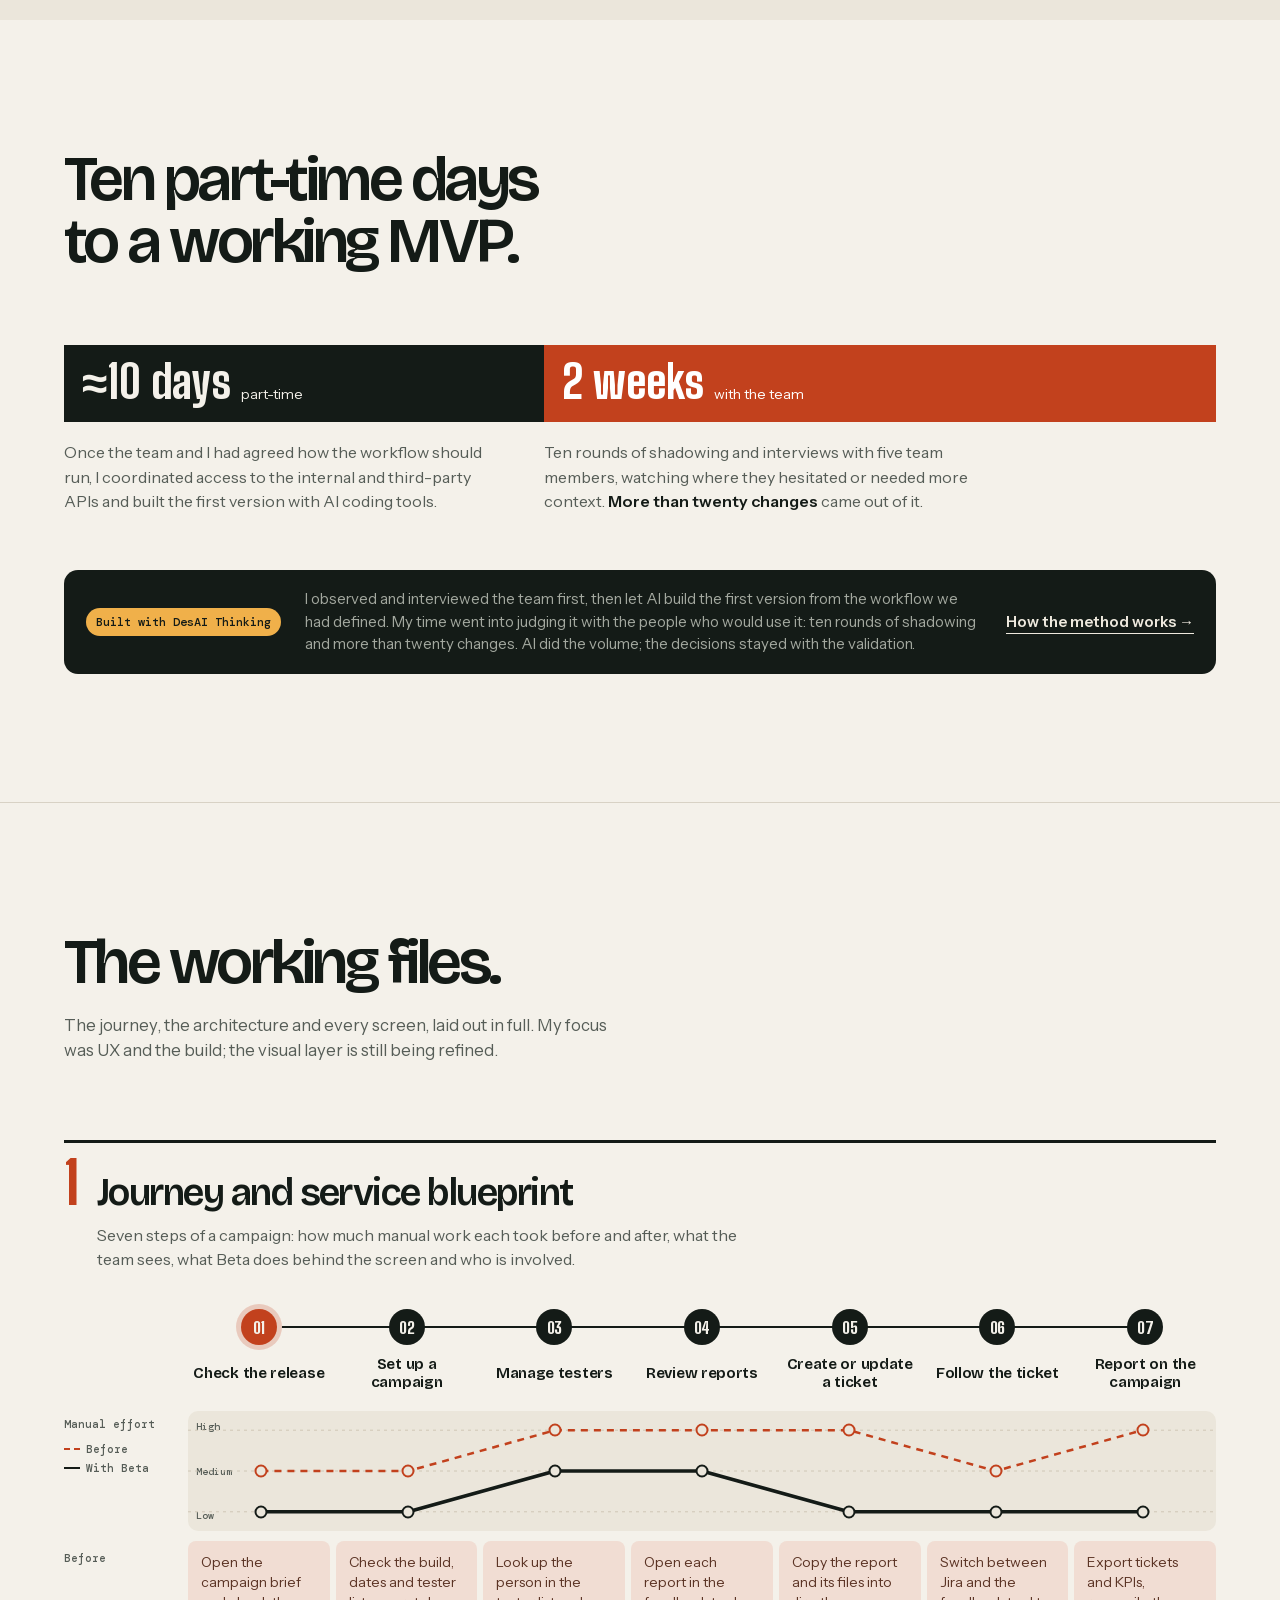
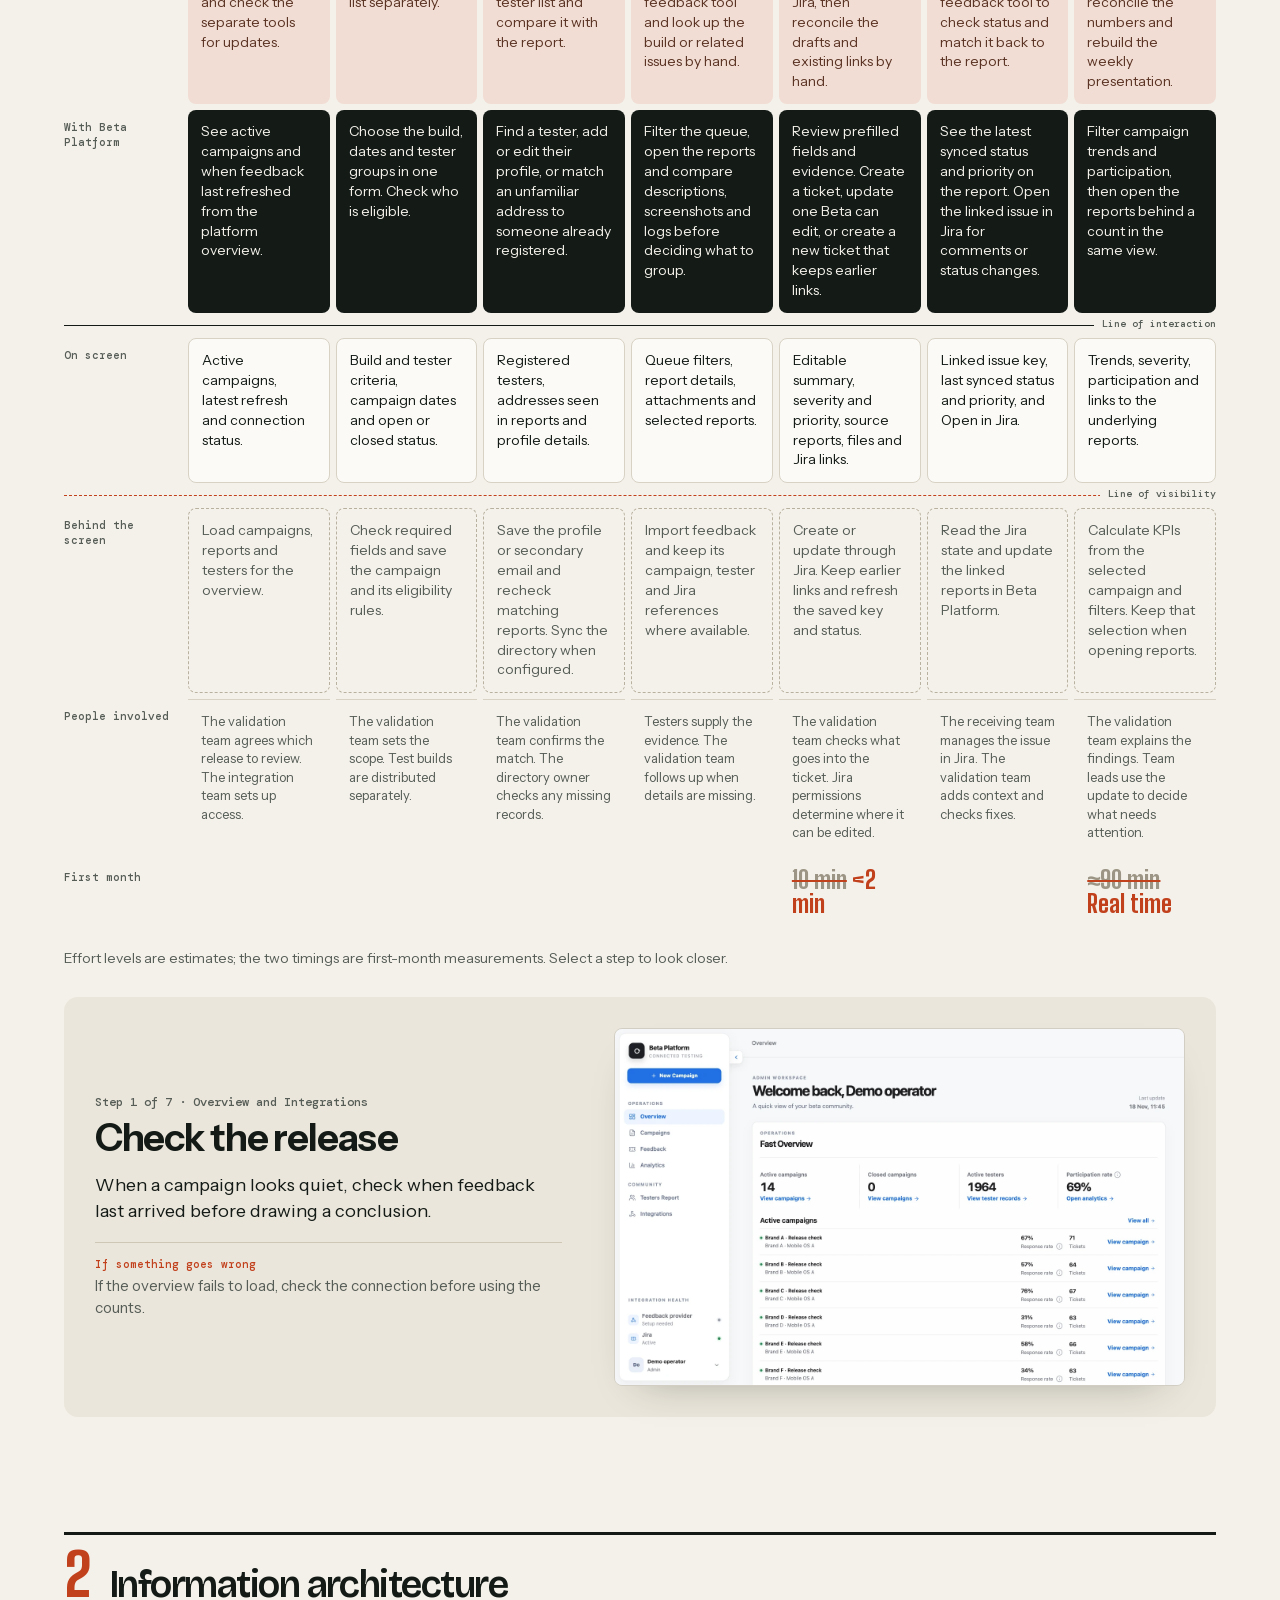
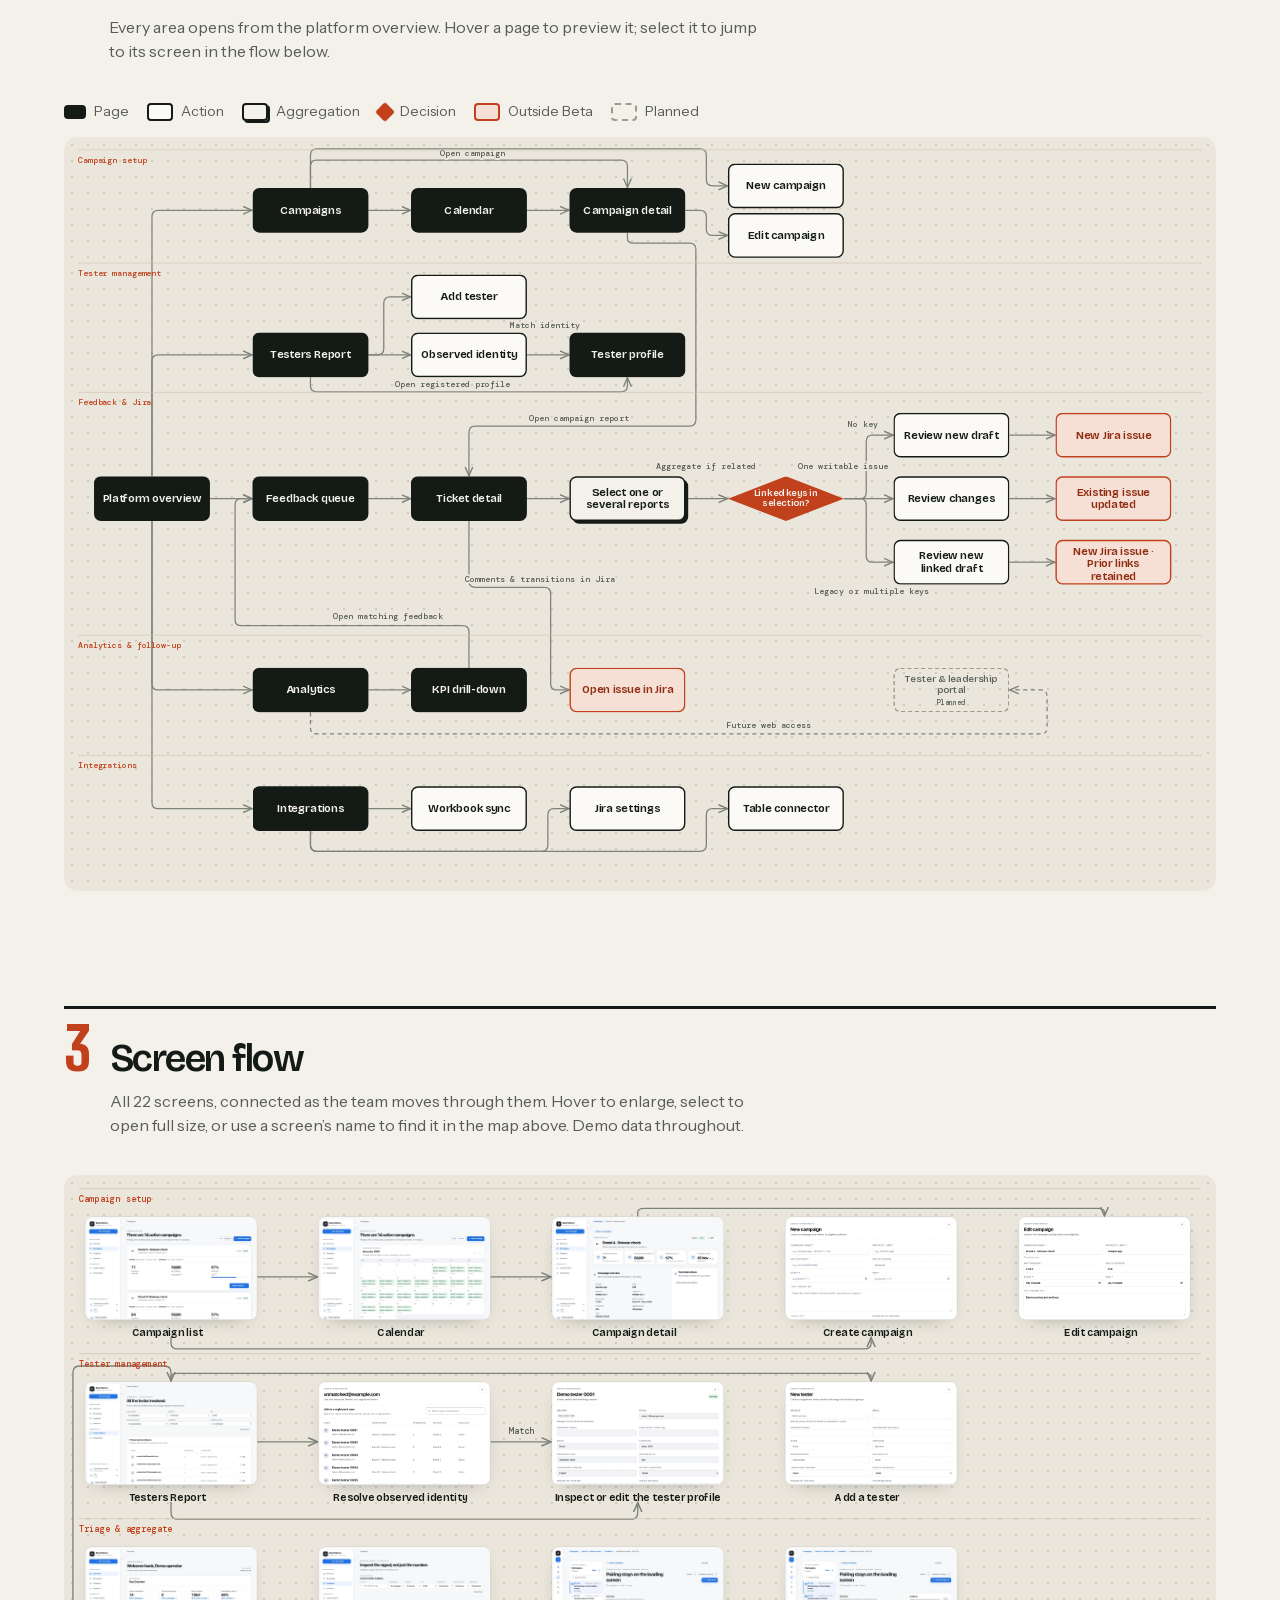
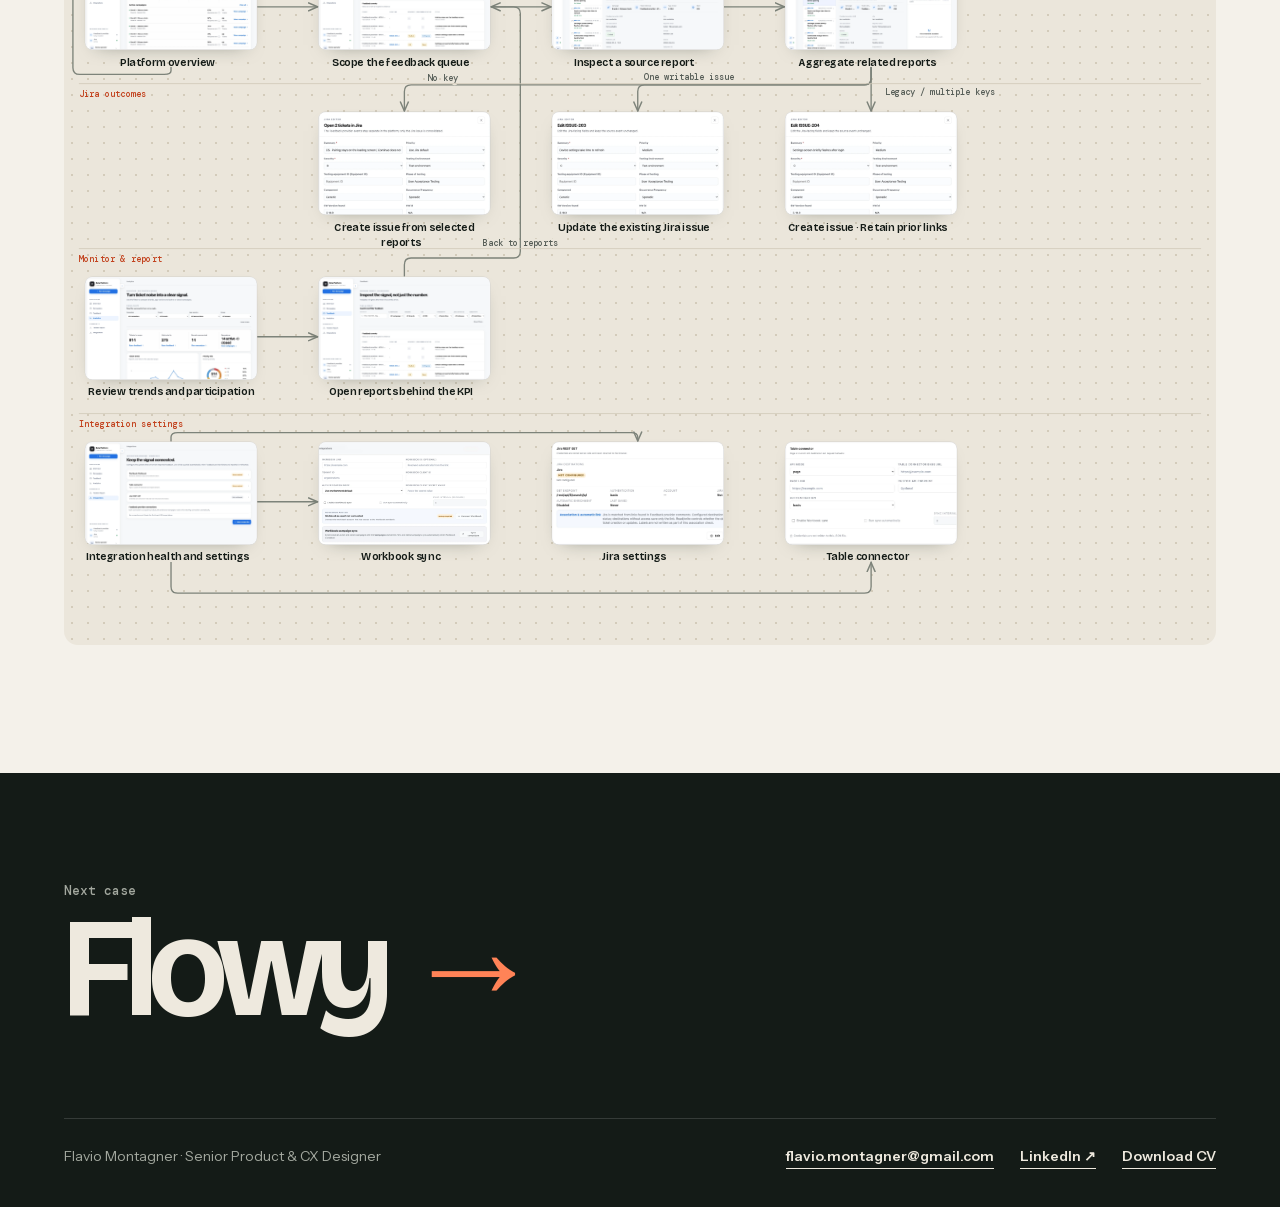
==== commit 58573077: "Update portfolio site pages and mobile interactions" ====
--- a/beta.html
+++ b/beta.html
@@ -23,7 +23,7 @@
   <div class="lab-progress" aria-hidden="true"></div>
   <dialog id="lab-menu" aria-label="Menu">
     <div class="lab-menu-inner">
-      <button type="button" data-menu-close>Close ×</button>
+      <div class="lab-menu-bar"><a class="lab-menu-home" href="index.html" aria-label="Home"><svg viewBox="0 0 24 24" width="22" height="22" fill="none" stroke="currentColor" stroke-width="1.8" stroke-linecap="round" stroke-linejoin="round" aria-hidden="true"><path d="M3.5 10.5 12 3.5l8.5 7"/><path d="M5.5 9v10.5h4.5v-6h4v6h4.5V9"/></svg></a><button type="button" data-menu-close>Close</button></div>
       <details class="lab-menu-group lab-menu-context">
         <summary>On this page</summary>
         <nav class="lab-menu-items" aria-label="Page sections"><a class="lab-nav-link" href="#problem"><span aria-hidden="true">01</span>Problem</a><a class="lab-nav-link" href="#research"><span aria-hidden="true">02</span>Research</a><a class="lab-nav-link" href="#design"><span aria-hidden="true">03</span>Design</a><a class="lab-nav-link" href="#results"><span aria-hidden="true">04</span>Results</a><a class="lab-nav-link" href="#build"><span aria-hidden="true">05</span>Build</a><a class="lab-nav-link" href="#files"><span aria-hidden="true">06</span>Files</a></nav>
@@ -40,7 +40,7 @@
     <div class="lab-clock-pin">
       <div class="wrap lab-shell lab-clock-inner">
         <header class="lab-clock-top">
-          <div><h1>Beta Platform</h1><p class="lab-clock-meta">Case study · Flavio Montagner</p></div>
+          <h1>Beta Platform</h1>
           <p class="lab-hero-role"><strong>My role</strong> Research, UX design and implementation, end to end: I shadowed the validation team, designed the workflows and built the platform.</p>
         </header>
         <div class="lab-clock-face">
@@ -169,7 +169,7 @@
     <p class="lab-jrow-label is-head"></p>
     <div class="lab-jhead" data-tab-list aria-label="Campaign steps"><button type="button" id="stage-tab-adopt" data-lab-tab aria-controls="stage-adopt" data-col="0"><span>01</span>Check the release</button><button type="button" id="stage-tab-scope" data-lab-tab aria-controls="stage-scope" data-col="1"><span>02</span>Set up a campaign</button><button type="button" id="stage-tab-testers" data-lab-tab aria-controls="stage-testers" data-col="2"><span>03</span>Manage testers</button><button type="button" id="stage-tab-triage" data-lab-tab aria-controls="stage-triage" data-col="3"><span>04</span>Review reports</button><button type="button" id="stage-tab-write" data-lab-tab aria-controls="stage-write" data-col="4"><span>05</span>Create or update a ticket</button><button type="button" id="stage-tab-follow" data-lab-tab aria-controls="stage-follow" data-col="5"><span>06</span>Follow the ticket</button><button type="button" id="stage-tab-report" data-lab-tab aria-controls="stage-report" data-col="6"><span>07</span>Report on the campaign</button></div>
 
-    <p class="lab-jrow-label is-curve">Manual effort<span><b class="k-was">Before</b><b class="k-now">With Beta</b></span></p>
+    <p class="lab-jrow-label is-curve"><span class="lab-jtag">Manual effort</span><span><b class="k-was">Before</b><b class="k-now">With Beta</b></span></p>
     <div class="lab-jcurve" role="img" aria-label="Manual effort per step. Creating tickets and reporting fell from high to low; managing testers and reviewing reports still take some manual work.">
       <span class="lab-jaxis" aria-hidden="true"><i>High</i><i>Medium</i><i>Low</i></span>
       <svg viewBox="0 0 100 100" preserveAspectRatio="none" aria-hidden="true">
@@ -179,14 +179,14 @@
       <i class="dot was" style="left:7.142857142857142%;top:50%"></i><i class="dot now" style="left:7.142857142857142%;top:84%"></i><i class="dot was" style="left:21.428571428571427%;top:50%"></i><i class="dot now" style="left:21.428571428571427%;top:84%"></i><i class="dot was" style="left:35.714285714285715%;top:16%"></i><i class="dot now" style="left:35.714285714285715%;top:50%"></i><i class="dot was" style="left:50%;top:16%"></i><i class="dot now" style="left:50%;top:50%"></i><i class="dot was" style="left:64.28571428571429%;top:16%"></i><i class="dot now" style="left:64.28571428571429%;top:84%"></i><i class="dot was" style="left:78.57142857142857%;top:50%"></i><i class="dot now" style="left:78.57142857142857%;top:84%"></i><i class="dot was" style="left:92.85714285714286%;top:16%"></i><i class="dot now" style="left:92.85714285714286%;top:84%"></i>
     </div>
 
-    <p class="lab-jrow-label is-before">Before</p><div class="lab-jcell is-before" data-col="0">Open the campaign brief and check the separate tools for updates.</div><div class="lab-jcell is-before" data-col="1">Check the build, dates and tester list separately.</div><div class="lab-jcell is-before" data-col="2">Look up the person in the tester list and compare it with the report.</div><div class="lab-jcell is-before" data-col="3">Open each report in the feedback tool and look up the build or related issues by hand.</div><div class="lab-jcell is-before" data-col="4">Copy the report and its files into Jira, then reconcile the drafts and existing links by hand.</div><div class="lab-jcell is-before" data-col="5">Switch between Jira and the feedback tool to check status and match it back to the report.</div><div class="lab-jcell is-before" data-col="6">Export tickets and KPIs, reconcile the numbers and rebuild the weekly presentation.</div>
-    <p class="lab-jrow-label is-after">With Beta Platform</p><div class="lab-jcell is-after" data-col="0">See active campaigns and when feedback last refreshed from the platform overview.</div><div class="lab-jcell is-after" data-col="1">Choose the build, dates and tester groups in one form. Check who is eligible.</div><div class="lab-jcell is-after" data-col="2">Find a tester, add or edit their profile, or match an unfamiliar address to someone already registered.</div><div class="lab-jcell is-after" data-col="3">Filter the queue, open the reports and compare descriptions, screenshots and logs before deciding what to group.</div><div class="lab-jcell is-after" data-col="4">Review prefilled fields and evidence. Create a ticket, update one Beta can edit, or create a new ticket that keeps earlier links.</div><div class="lab-jcell is-after" data-col="5">See the latest synced status and priority on the report. Open the linked issue in Jira for comments or status changes.</div><div class="lab-jcell is-after" data-col="6">Filter campaign trends and participation, then open the reports behind a count in the same view.</div>
+    <p class="lab-jrow-label is-before"><span class="lab-jtag">Before</span></p><div class="lab-jcell is-before" data-col="0">Open the campaign brief and check the separate tools for updates.</div><div class="lab-jcell is-before" data-col="1">Check the build, dates and tester list separately.</div><div class="lab-jcell is-before" data-col="2">Look up the person in the tester list and compare it with the report.</div><div class="lab-jcell is-before" data-col="3">Open each report in the feedback tool and look up the build or related issues by hand.</div><div class="lab-jcell is-before" data-col="4">Copy the report and its files into Jira, then reconcile the drafts and existing links by hand.</div><div class="lab-jcell is-before" data-col="5">Switch between Jira and the feedback tool to check status and match it back to the report.</div><div class="lab-jcell is-before" data-col="6">Export tickets and KPIs, reconcile the numbers and rebuild the weekly presentation.</div>
+    <p class="lab-jrow-label is-after"><span class="lab-jtag">With Beta Platform</span></p><div class="lab-jcell is-after" data-col="0">See active campaigns and when feedback last refreshed from the platform overview.</div><div class="lab-jcell is-after" data-col="1">Choose the build, dates and tester groups in one form. Check who is eligible.</div><div class="lab-jcell is-after" data-col="2">Find a tester, add or edit their profile, or match an unfamiliar address to someone already registered.</div><div class="lab-jcell is-after" data-col="3">Filter the queue, open the reports and compare descriptions, screenshots and logs before deciding what to group.</div><div class="lab-jcell is-after" data-col="4">Review prefilled fields and evidence. Create a ticket, update one Beta can edit, or create a new ticket that keeps earlier links.</div><div class="lab-jcell is-after" data-col="5">See the latest synced status and priority on the report. Open the linked issue in Jira for comments or status changes.</div><div class="lab-jcell is-after" data-col="6">Filter campaign trends and participation, then open the reports behind a count in the same view.</div>
     <p class="lab-jline" aria-hidden="true"><span>Line of interaction</span></p>
-    <p class="lab-jrow-label is-front">On screen</p><div class="lab-jcell is-front" data-col="0">Active campaigns, latest refresh and connection status.</div><div class="lab-jcell is-front" data-col="1">Build and tester criteria, campaign dates and open or closed status.</div><div class="lab-jcell is-front" data-col="2">Registered testers, addresses seen in reports and profile details.</div><div class="lab-jcell is-front" data-col="3">Queue filters, report details, attachments and selected reports.</div><div class="lab-jcell is-front" data-col="4">Editable summary, severity and priority, source reports, files and Jira links.</div><div class="lab-jcell is-front" data-col="5">Linked issue key, last synced status and priority, and Open in Jira.</div><div class="lab-jcell is-front" data-col="6">Trends, severity, participation and links to the underlying reports.</div>
+    <p class="lab-jrow-label is-front"><span class="lab-jtag">On screen</span></p><div class="lab-jcell is-front" data-col="0">Active campaigns, latest refresh and connection status.</div><div class="lab-jcell is-front" data-col="1">Build and tester criteria, campaign dates and open or closed status.</div><div class="lab-jcell is-front" data-col="2">Registered testers, addresses seen in reports and profile details.</div><div class="lab-jcell is-front" data-col="3">Queue filters, report details, attachments and selected reports.</div><div class="lab-jcell is-front" data-col="4">Editable summary, severity and priority, source reports, files and Jira links.</div><div class="lab-jcell is-front" data-col="5">Linked issue key, last synced status and priority, and Open in Jira.</div><div class="lab-jcell is-front" data-col="6">Trends, severity, participation and links to the underlying reports.</div>
     <p class="lab-jline is-visibility" aria-hidden="true"><span>Line of visibility</span></p>
-    <p class="lab-jrow-label is-back">Behind the screen</p><div class="lab-jcell is-back" data-col="0">Load campaigns, reports and testers for the overview.</div><div class="lab-jcell is-back" data-col="1">Check required fields and save the campaign and its eligibility rules.</div><div class="lab-jcell is-back" data-col="2">Save the profile or secondary email and recheck matching reports. Sync the directory when configured.</div><div class="lab-jcell is-back" data-col="3">Import feedback and keep its campaign, tester and Jira references where available.</div><div class="lab-jcell is-back" data-col="4">Create or update through Jira. Keep earlier links and refresh the saved key and status.</div><div class="lab-jcell is-back" data-col="5">Read the Jira state and update the linked reports in Beta Platform.</div><div class="lab-jcell is-back" data-col="6">Calculate KPIs from the selected campaign and filters. Keep that selection when opening reports.</div>
-    <p class="lab-jrow-label is-people">People involved</p><div class="lab-jcell is-people" data-col="0">The validation team agrees which release to review. The integration team sets up access.</div><div class="lab-jcell is-people" data-col="1">The validation team sets the scope. Test builds are distributed separately.</div><div class="lab-jcell is-people" data-col="2">The validation team confirms the match. The directory owner checks any missing records.</div><div class="lab-jcell is-people" data-col="3">Testers supply the evidence. The validation team follows up when details are missing.</div><div class="lab-jcell is-people" data-col="4">The validation team checks what goes into the ticket. Jira permissions determine where it can be edited.</div><div class="lab-jcell is-people" data-col="5">The receiving team manages the issue in Jira. The validation team adds context and checks fixes.</div><div class="lab-jcell is-people" data-col="6">The validation team explains the findings. Team leads use the update to decide what needs attention.</div>
-    <p class="lab-jrow-label is-result">First month</p><div class="lab-jcell is-result" data-col="0"></div><div class="lab-jcell is-result" data-col="1"></div><div class="lab-jcell is-result" data-col="2"></div><div class="lab-jcell is-result" data-col="3"></div><div class="lab-jcell is-result" data-col="4"><s>10 min</s> <b>&lt;2 min</b></div><div class="lab-jcell is-result" data-col="5"></div><div class="lab-jcell is-result" data-col="6"><s>≈90 min</s> <b>Real time</b></div>
+    <p class="lab-jrow-label is-back"><span class="lab-jtag">Behind the screen</span></p><div class="lab-jcell is-back" data-col="0">Load campaigns, reports and testers for the overview.</div><div class="lab-jcell is-back" data-col="1">Check required fields and save the campaign and its eligibility rules.</div><div class="lab-jcell is-back" data-col="2">Save the profile or secondary email and recheck matching reports. Sync the directory when configured.</div><div class="lab-jcell is-back" data-col="3">Import feedback and keep its campaign, tester and Jira references where available.</div><div class="lab-jcell is-back" data-col="4">Create or update through Jira. Keep earlier links and refresh the saved key and status.</div><div class="lab-jcell is-back" data-col="5">Read the Jira state and update the linked reports in Beta Platform.</div><div class="lab-jcell is-back" data-col="6">Calculate KPIs from the selected campaign and filters. Keep that selection when opening reports.</div>
+    <p class="lab-jrow-label is-people"><span class="lab-jtag">People involved</span></p><div class="lab-jcell is-people" data-col="0">The validation team agrees which release to review. The integration team sets up access.</div><div class="lab-jcell is-people" data-col="1">The validation team sets the scope. Test builds are distributed separately.</div><div class="lab-jcell is-people" data-col="2">The validation team confirms the match. The directory owner checks any missing records.</div><div class="lab-jcell is-people" data-col="3">Testers supply the evidence. The validation team follows up when details are missing.</div><div class="lab-jcell is-people" data-col="4">The validation team checks what goes into the ticket. Jira permissions determine where it can be edited.</div><div class="lab-jcell is-people" data-col="5">The receiving team manages the issue in Jira. The validation team adds context and checks fixes.</div><div class="lab-jcell is-people" data-col="6">The validation team explains the findings. Team leads use the update to decide what needs attention.</div>
+    <p class="lab-jrow-label is-result"><span class="lab-jtag">First month</span></p><div class="lab-jcell is-result" data-col="0"></div><div class="lab-jcell is-result" data-col="1"></div><div class="lab-jcell is-result" data-col="2"></div><div class="lab-jcell is-result" data-col="3"></div><div class="lab-jcell is-result" data-col="4"><s>10 min</s> <b>&lt;2 min</b></div><div class="lab-jcell is-result" data-col="5"></div><div class="lab-jcell is-result" data-col="6"><s>≈90 min</s> <b>Real time</b></div>
   </div></div><p class="lab-files-note">Effort levels are estimates; the two timings are first-month measurements. Select a step to look closer.</p><article class="lab-stage" id="stage-adopt" data-tab-panel>
     <div class="lab-stage-text">
       <p class="lab-stage-step">Step 1 of 7 · Overview and Integrations</p>
@@ -339,5 +339,5 @@
       <a class="lab-link" href="assets/flavio-montagner-cv.pdf" download>Download CV</a>
     </div>
   </div></footer>
-  <dialog id="image-view" aria-label="Enlarged project image"><div class="viewer-controls"><button type="button" data-size>View actual size</button><button type="button" data-close>Close ×</button></div><div class="image-scroll"><img alt=""></div><p class="image-label"></p></dialog>
+  <dialog id="image-view" aria-label="Enlarged project image"><div class="viewer-controls"><button type="button" data-close aria-label="Close"><span aria-hidden="true">×</span></button></div><div class="image-scroll"><img alt=""></div><p class="image-label"></p></dialog>
 </body></html>
--- a/beta-lab.css
+++ b/beta-lab.css
@@ -59,40 +59,49 @@
 .lab-menu-toggle:focus-visible {outline:3px solid color-mix(in srgb,var(--accent) 40%,transparent);outline-offset:2px}
 #lab-menu {inset:auto 0 0 0;margin:0;width:100%;max-width:none;max-height:85dvh;padding:20px var(--edge) max(28px,env(safe-area-inset-bottom));background:var(--dark);color:var(--dark-ink);border:0;border-radius:22px 22px 0 0;overflow:auto;overscroll-behavior:contain}
 #lab-menu::backdrop {background:#0008}
-.lab-menu-inner {display:grid}
-.lab-menu-inner button {justify-self:end;min-height:44px;margin-bottom:10px;padding:0 16px;border-radius:999px;border:1px solid var(--dark-ink);background:transparent;color:var(--dark-ink)}
+.lab-menu-inner {--lab-menu-inset:14px;display:grid}
+#lab-menu {padding-bottom:calc(var(--menu-close-space,84px) + 4px)}
+.lab-menu-bar {position:fixed;z-index:2;display:flex;align-items:center;gap:8px;box-sizing:border-box;padding:3px;border-radius:999px;background:var(--paper);border:1px solid color-mix(in srgb,var(--ink) 10%,transparent);box-shadow:0 12px 30px -18px #0006}
+.lab-menu-inner .lab-menu-home {display:grid;place-items:center;flex:none;width:46px;height:46px;padding:0;border:0;border-radius:50%;color:var(--ink);transition:background .18s,transform .25s}
+.lab-menu-inner .lab-menu-home:hover {background:color-mix(in srgb,var(--ink) 8%,transparent);transform:scale(1.06)}
+.lab-menu-inner .lab-menu-home:focus-visible {outline:3px solid color-mix(in srgb,var(--accent) 40%,transparent);outline-offset:2px}
+.lab-menu-inner [data-menu-close] {display:inline-flex;flex:none;align-items:center;justify-content:center;gap:8px;margin:0;padding:0;font-size:14px;font-weight:600;border-radius:999px;border:0;background:var(--accent);color:var(--on-accent,#fff);cursor:pointer}
+.lab-menu-inner [data-menu-close]:focus-visible {outline:3px solid color-mix(in srgb,var(--accent) 40%,transparent);outline-offset:2px}
 .lab-menu-nav,.lab-menu-items {display:grid}
-.lab-menu-inner .lab-nav-link,.lab-menu-group > summary {display:flex;align-items:center;min-height:44px;padding:6px 0;font-size:clamp(22px,5.5vw,28px);font-weight:600;letter-spacing:-.04em;color:var(--dark-ink);border-bottom:1px solid #ffffff1c}
+.lab-menu-inner .lab-nav-link,.lab-menu-group > summary {display:flex;align-items:center;min-height:44px;padding:6px var(--lab-menu-inset);font-size:clamp(22px,5.5vw,28px);font-weight:600;letter-spacing:-.04em;color:var(--dark-ink);border-bottom:1px solid #ffffff1c}
 .lab-menu-group > summary {justify-content:space-between;gap:16px;list-style:none;cursor:pointer}
 .lab-menu-group > summary::-webkit-details-marker {display:none}
 .lab-menu-group > summary::after {content:'';flex:none;width:8px;height:8px;margin-inline-end:4px;border:solid currentColor;border-width:0 1.5px 1.5px 0;transform:rotate(45deg)}
 .lab-menu-group[open] > summary::after {transform:rotate(225deg)}
-.lab-menu-items {margin-inline-start:16px}
+.lab-menu-items {margin-inline-start:var(--lab-menu-inset)}
 .lab-menu-inner .lab-menu-items .lab-nav-link {font-size:18px;font-weight:500;letter-spacing:0;color:var(--dark-muted);white-space:normal}
 .lab-menu-inner .lab-nav-link[aria-current] {color:var(--dark-accent)}
 .lab-menu-inner .lab-menu-items .lab-nav-link[aria-current] {color:var(--dark-accent)}
 .lab-menu-inner .lab-nav-link span {display:none}
 .lab-menu-inner .lab-nav-link::after {display:none}
 .lab-menu-context {margin-bottom:14px;border-radius:12px;background:color-mix(in srgb,var(--dark-ink) 7%,var(--dark))}
-.lab-menu-context > summary {padding-inline:14px;border:0;border-radius:inherit;font-size:16px;letter-spacing:0}
+.lab-menu-context > summary {border:0;border-radius:inherit;font-size:16px;letter-spacing:0}
 .lab-menu-context > summary::after {color:var(--dark-muted)}
-.lab-menu-context .lab-menu-items {margin:0 14px;border-top:1px solid #ffffff1c}
+.lab-menu-context .lab-menu-items {margin:0 var(--lab-menu-inset);border-top:1px solid #ffffff1c}
 .lab-menu-inner .lab-menu-context .lab-nav-link {font-size:16px}
 .lab-menu-context .lab-nav-link:last-child {border-bottom:0}
 .lab-top {position:fixed;z-index:30;right:24px;bottom:24px;display:grid;place-items:center;width:52px;height:52px;border-radius:50%;background:var(--ink);color:var(--paper);font-size:20px;box-shadow:0 12px 30px -14px #0008;opacity:0;transform:translateY(12px) scale(.9);pointer-events:none;transition:opacity .25s,transform .25s}
 .lab-top.is-on {opacity:1;transform:none;pointer-events:auto}
 .lab-top:hover {background:var(--accent)}
 @media(max-width:1020px) {
-  .lab-mast {top:12px;bottom:auto;left:50%;right:auto;transform:translateX(-50%);width:max-content;max-width:calc(100% - 32px);padding:4px 4px 4px 4px}
-  .lab-nav-bar {justify-content:center;gap:14px}
+  /* Phones and tablets: the bar sits bottom-left, level with the back-to-top button and the same height (54px). */
+  .lab-mast {top:auto;bottom:max(14px,env(safe-area-inset-bottom));left:16px;right:auto;transform:none;width:max-content;max-width:calc(100% - 102px);height:54px;box-sizing:border-box;padding:3px;display:flex;align-items:center}
+  .lab-nav-bar {justify-content:flex-start;gap:8px;height:100%}
+  .lab-mast .lab-mark {width:46px;height:46px}
+  .lab-mast .lab-menu-toggle {height:46px;min-height:46px;padding:0 20px}
   .lab-nav {display:none}
-  .lab-clock.is-live .lab-clock-pin {top:84px;height:calc(100svh - 84px)}
-  .lab-file,.lab-evidence-pane {scroll-margin-top:104px}
+  .lab-clock-pin {min-height:100svh}
+  .lab-file,.lab-evidence-pane {scroll-margin-top:20px}
   .lab-menu-toggle:not([hidden]) {display:inline-flex;align-items:center}
-  .lab-top {right:16px;bottom:14px;width:54px;height:54px}
+  .lab-top {right:16px;bottom:max(14px,env(safe-area-inset-bottom));width:54px;height:54px}
   .lab-top:not(.is-on) {opacity:.0}
   .beta-lab main {padding-bottom:84px}
-  .beta-lab main > section:first-child {padding-top:max(var(--edge),84px)}
+  .beta-lab main > section:first-child {padding-top:max(var(--edge),28px)}
   .lab-footer {padding-bottom:96px!important}
 }
 /* Shared */
@@ -106,10 +115,10 @@
 .lab-clock {position:relative}
 .lab-clock-pin {min-height:calc(100svh - 62px);display:grid}
 .lab-clock-inner {display:grid;grid-template-rows:auto 1fr auto;padding:clamp(24px,4vh,48px) 0 clamp(20px,3vh,32px)}
-.lab-clock-top {display:flex;justify-content:space-between;align-items:flex-start;gap:20px;border-top:3px solid var(--ink);padding-top:14px}
+.lab-clock-top {display:grid;justify-items:start;gap:18px;border-top:3px solid var(--ink);padding-top:14px}
 .lab-clock-top h1 {margin:0;font:640 clamp(22px,2vw,30px)/1 var(--display);letter-spacing:-.04em}
 .lab-clock-meta {margin:8px 0 0;font:500 12px/1.45 var(--mono);color:var(--muted)}
-.lab-hero-role {margin:0;max-width:44ch;font-size:15px;line-height:1.45;color:var(--muted)}
+.lab-hero-role {margin:0;padding-top:14px;border-top:1px solid var(--line);width:min(100%,46ch);font-size:15px;color:var(--muted)}
 .lab-hero-role strong {display:block;color:var(--ink);font-weight:600}
 .lab-clock-face {align-self:center;display:grid;grid-template-columns:auto minmax(0,1fr);align-items:end;gap:clamp(12px,2vh,24px) clamp(24px,3vw,56px)}
 .lab-clock-digits {margin:0 0 0 -.04em;display:flex;align-items:baseline;flex-wrap:wrap;gap:0 .2em;font:800 clamp(120px,27vw,420px)/.8 var(--num);letter-spacing:-.02em;font-variant-numeric:tabular-nums}
@@ -279,7 +288,7 @@
 .lab-jhead button:focus-visible span {outline:3px solid var(--accent);outline-offset:6px}
 .lab-jmap {display:grid;grid-template-columns:118px repeat(var(--n,7),minmax(132px,1fr));gap:6px;min-width:calc(118px + var(--n,7) * 138px)}
 .lab-jrow-label {position:sticky;left:0;z-index:2;background:var(--paper);margin:0;padding:10px 10px 0 0;font:600 11px/1.35 var(--mono);color:var(--muted)}
-.lab-jrow-label.is-curve span {display:grid;gap:4px;margin-top:10px;font-weight:500}
+.lab-jrow-label.is-curve span:not(.lab-jtag) {display:grid;gap:4px;margin-top:10px;font-weight:500}
 .lab-jrow-label b {font-weight:500;display:flex;align-items:center;gap:6px}
 .lab-jrow-label b::before {content:'';width:16px;height:0;border-top:2px dashed var(--accent)}
 .lab-jrow-label b.k-now::before {border-top:2.5px solid var(--ink)}
@@ -390,7 +399,6 @@
   .lab-res-time {grid-column:1/-1}
 }
 @media(max-width:740px) {
-  .lab-clock-top {flex-direction:column;gap:18px}
   .lab-clock-face {grid-template-columns:minmax(0,1fr)}
   .lab-clock-lines {max-width:none;min-height:5.5em}
   .lab-research .lab-shell {grid-template-columns:minmax(0,1fr)}
@@ -440,7 +448,7 @@
 }
 
 /* DesAI Thinking mention, shared by every lab */
-.lab-method {display:grid;grid-template-columns:auto 1fr auto;align-items:center;gap:10px 24px;margin:clamp(36px,5vw,56px) 0 0;padding:18px 22px;border-radius:14px;background:var(--dark);color:var(--dark-ink)}
+.lab-method {position:relative;z-index:3;display:grid;grid-template-columns:auto 1fr auto;align-items:center;gap:10px 24px;margin:clamp(36px,5vw,56px) 0 0;padding:18px 22px;border-radius:14px;background:var(--dark);color:var(--dark-ink)}
 .lab-method-tag {margin:0;padding:6px 10px;border-radius:999px;background:#f0b04a;color:#141b17;font:600 12px var(--mono);white-space:nowrap}
 .lab-method p:not(.lab-method-tag) {margin:0;font-size:15px;line-height:1.5;color:var(--dark-muted)}
 .lab-method .lab-link {color:var(--dark-ink);white-space:nowrap}
@@ -520,3 +528,31 @@
 .lab-drop-panel a[aria-current] {color:var(--ink);font-weight:640;background:color-mix(in srgb,var(--accent) 16%,transparent)}
 .lab-drop:hover .lab-drop-panel,.lab-drop:focus-within .lab-drop-panel,.lab-drop.is-open .lab-drop-panel {opacity:1;visibility:visible;transform:translate(-50%,0)}
 .lab-drop:hover > .lab-nav-link i,.lab-drop.is-open > .lab-nav-link i {transform:rotate(225deg)}
+
+/* Image viewer: image only, one square close button, rounded like the rest of the site */
+#image-view {padding:12px;border-radius:14px;gap:10px}
+#image-view .viewer-controls {justify-content:flex-end}
+#image-view [data-close] {display:grid;place-items:center;width:44px;height:44px;min-height:44px;padding:0;border-radius:10px;border:1px solid var(--line);background:#fff;color:var(--ink);font-size:24px;line-height:1;cursor:pointer;transition:background .18s,color .18s,border-color .18s}
+#image-view [data-close]:hover {background:var(--ink);border-color:var(--ink);color:var(--paper)}
+#image-view .image-scroll {border-radius:8px}
+#image-view .image-scroll img {border-radius:8px}
+#image-view .image-label {margin:0 2px 2px}
+
+/* Journey maps on phones: the label column turns into floating tags over a fading blur */
+@media(max-width:740px) {
+  /* The map runs edge to edge, so nothing is cut at the page gutter; the tag column keeps the gutter as its own inset. */
+  .lab-jmap-scroll {margin-inline:calc(var(--edge) * -1);padding-inline:var(--edge);scroll-padding-inline:var(--edge)}
+  .lab-jrow-label {left:calc(var(--edge) * -1);background:none;isolation:isolate;margin-left:calc(var(--edge) * -1);padding:10px 8px 0 var(--edge)}
+  .lab-jrow-label::before {content:'';position:absolute;inset:0 -10px 0 0;z-index:-1;background:linear-gradient(90deg,color-mix(in srgb,var(--paper) 45%,transparent),transparent);backdrop-filter:blur(5px);-webkit-backdrop-filter:blur(5px);-webkit-mask-image:linear-gradient(90deg,#000 45%,transparent);mask-image:linear-gradient(90deg,#000 45%,transparent);pointer-events:none}
+  .lab-jrow-label.is-head::before,.lab-jrow-label.is-group::before {display:none}
+  .lab-jtag {display:inline-block;max-width:100%;padding:5px 9px;border-radius:8px;background:var(--paper);color:var(--ink);box-shadow:0 0 0 1px color-mix(in srgb,var(--ink) 12%,transparent),0 6px 14px -8px #0005}
+  .lab-jrow-label.is-group .lab-jtag {color:var(--accent)}
+  .lab-jrow-label.is-curve > span:not(.lab-jtag) {display:inline-grid;margin-top:8px;padding:7px 9px;border-radius:10px;background:var(--paper);box-shadow:0 0 0 1px color-mix(in srgb,var(--ink) 12%,transparent),0 6px 14px -8px #0005}
+}
+
+/* Phones and tablets: nothing pinned at the top any more; keep the clock clear of the bottom bar. */
+@media(max-width:1020px) {
+  .lab-clock.is-live .lab-clock-pin {top:0;height:100svh}
+  .lab-clock-inner {padding-bottom:84px}
+  .beta-lab main > .lab-clock:first-child {padding-top:0}
+}
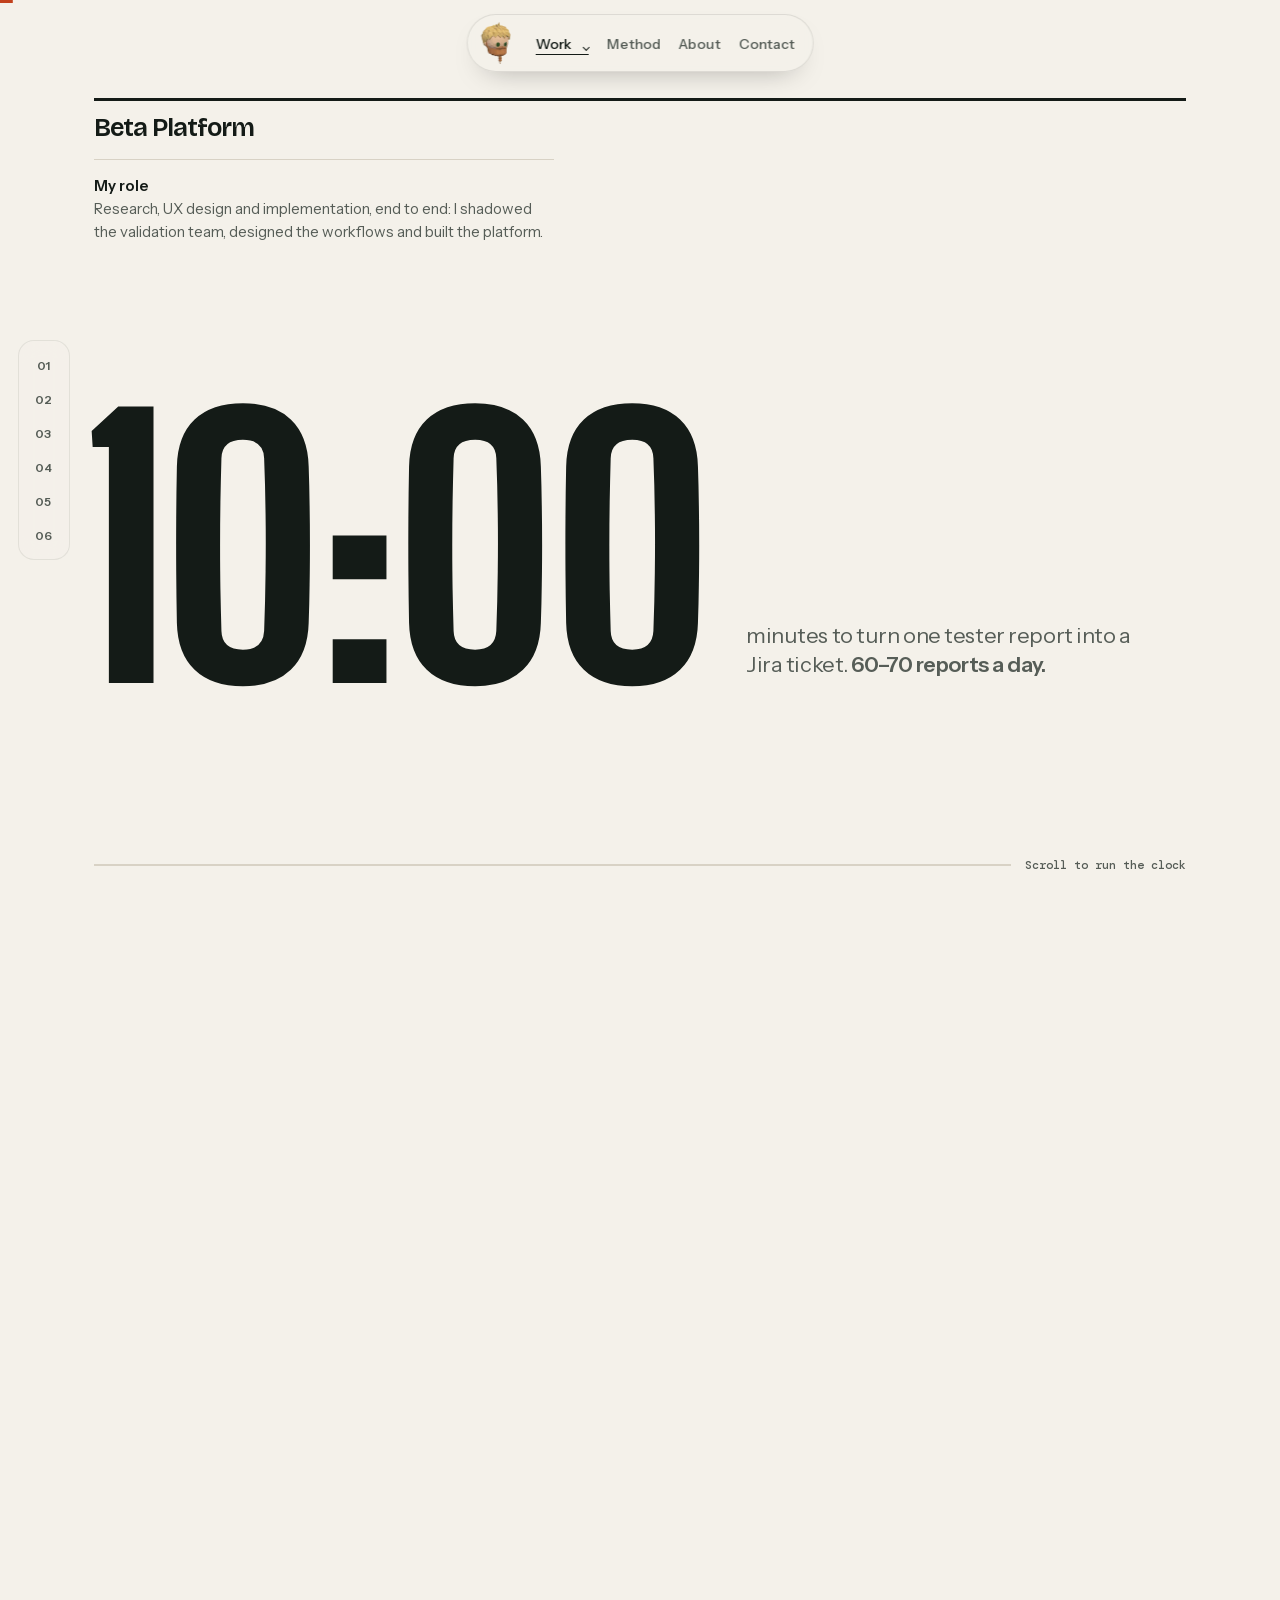
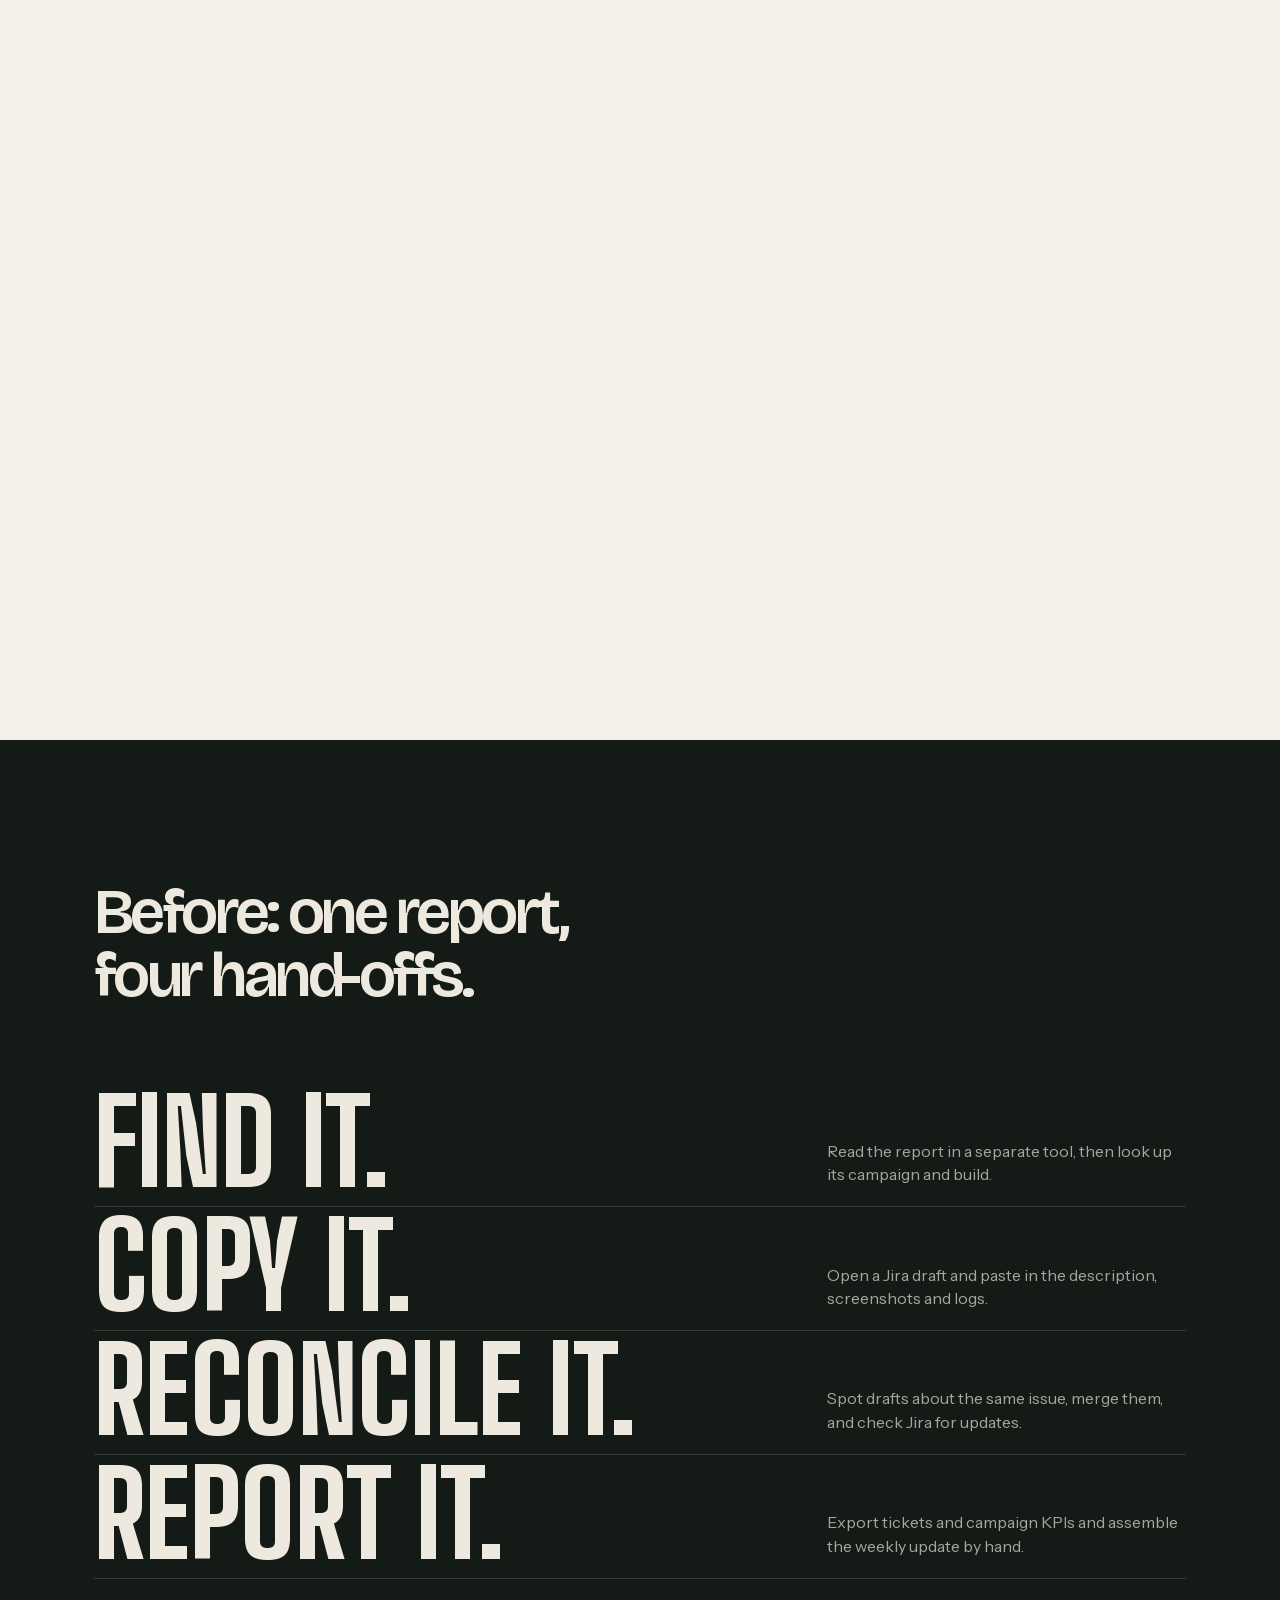
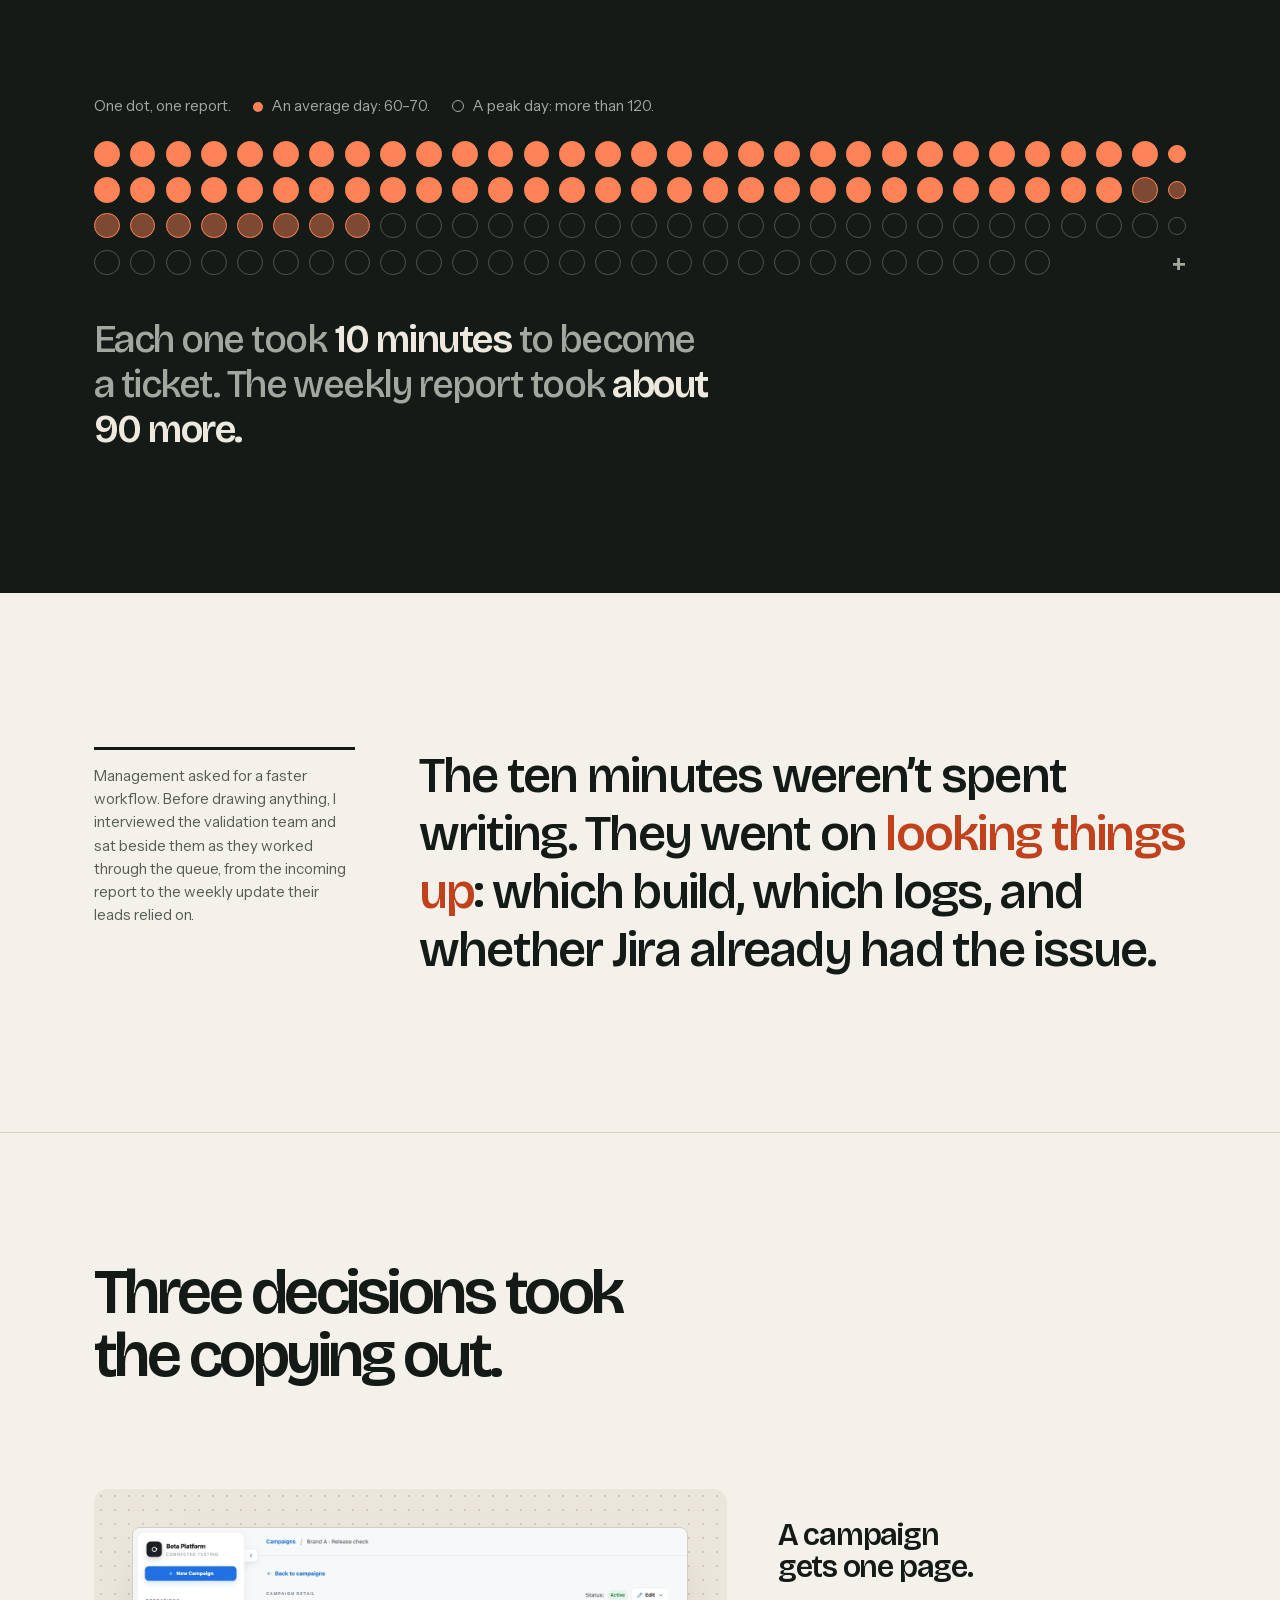
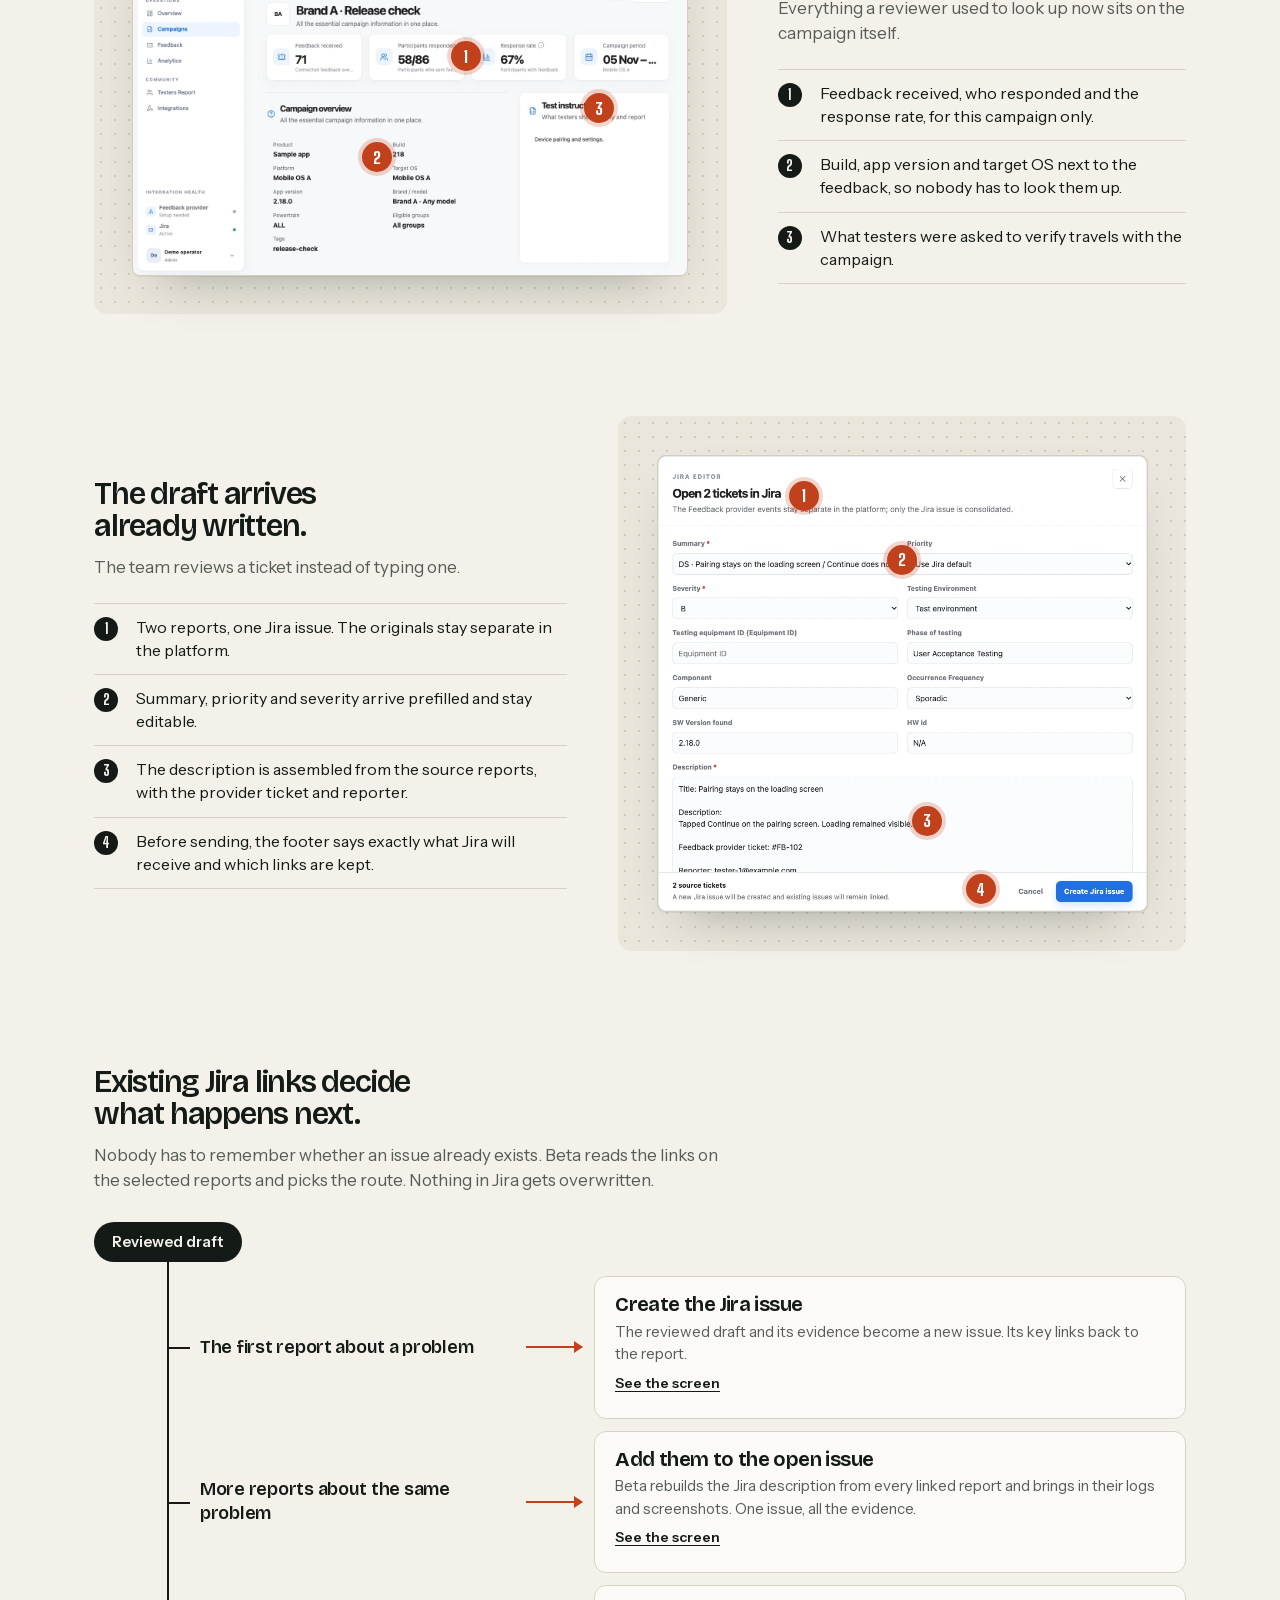
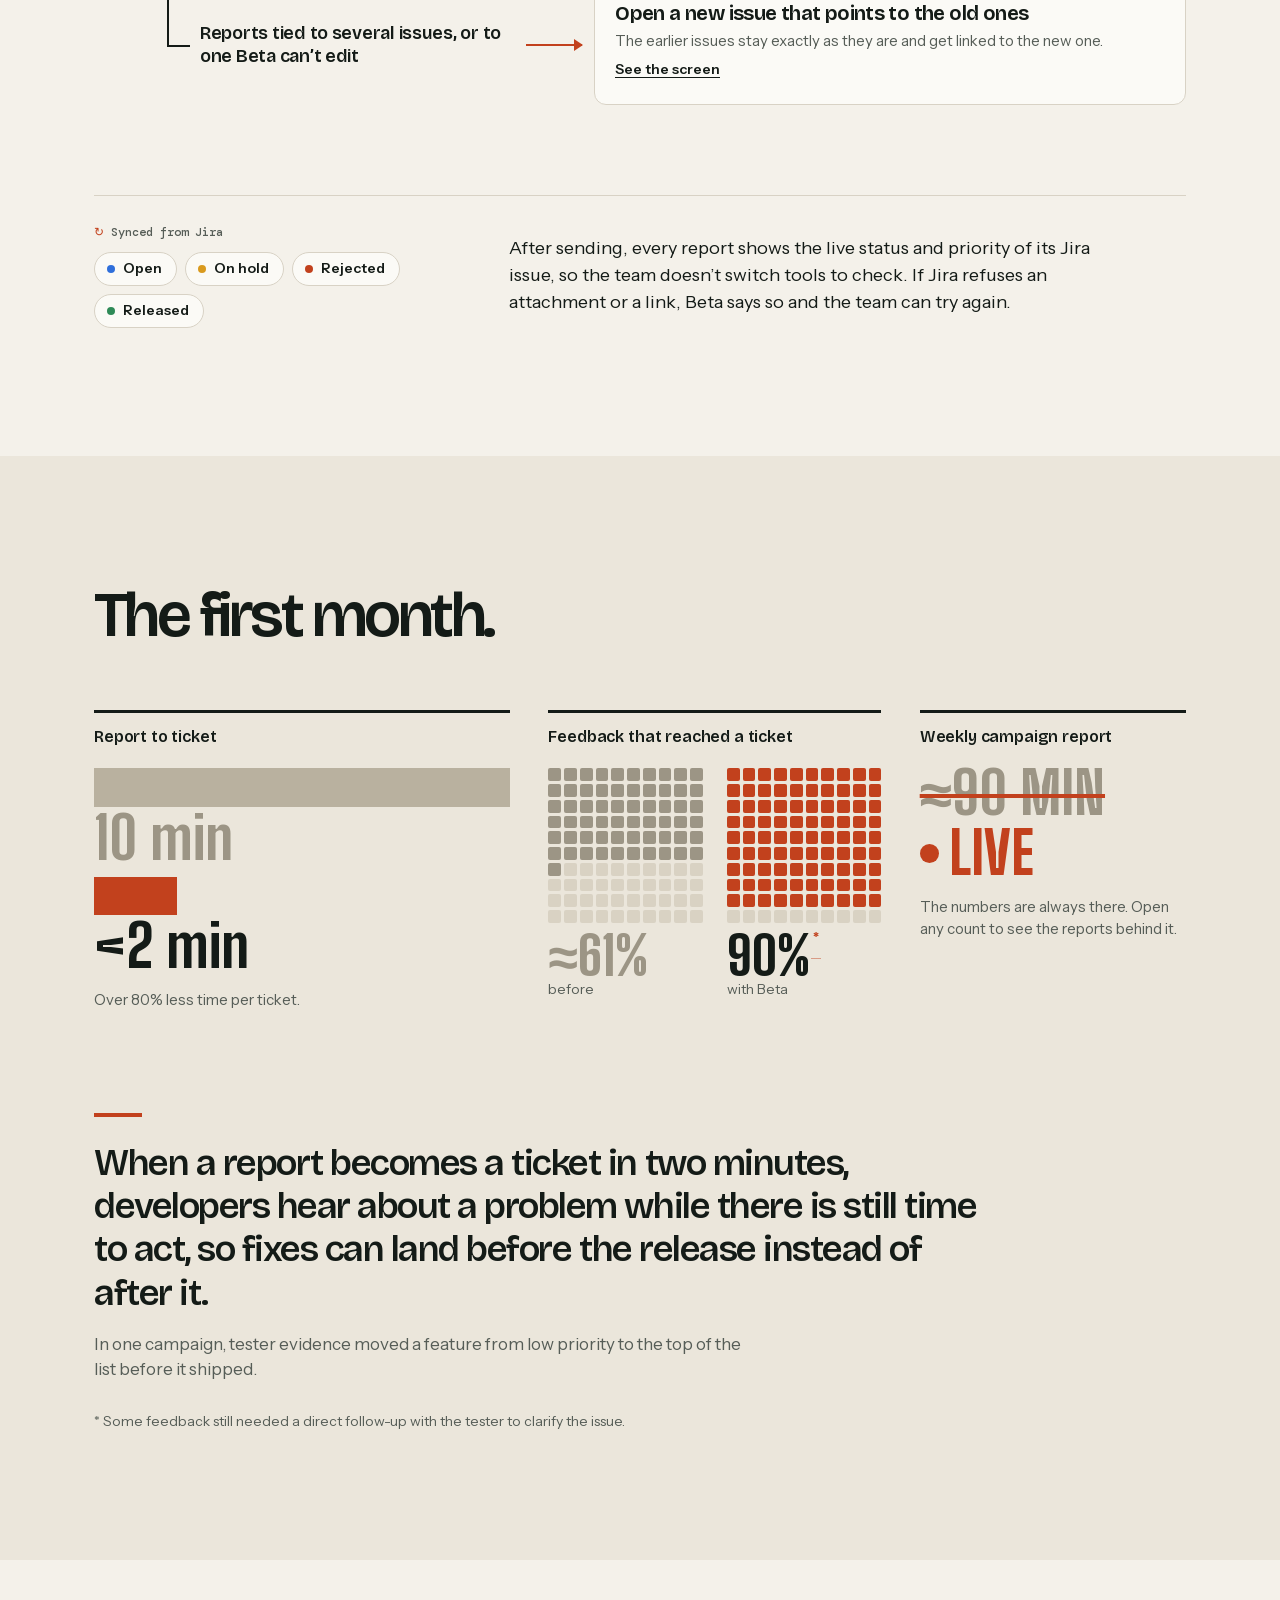
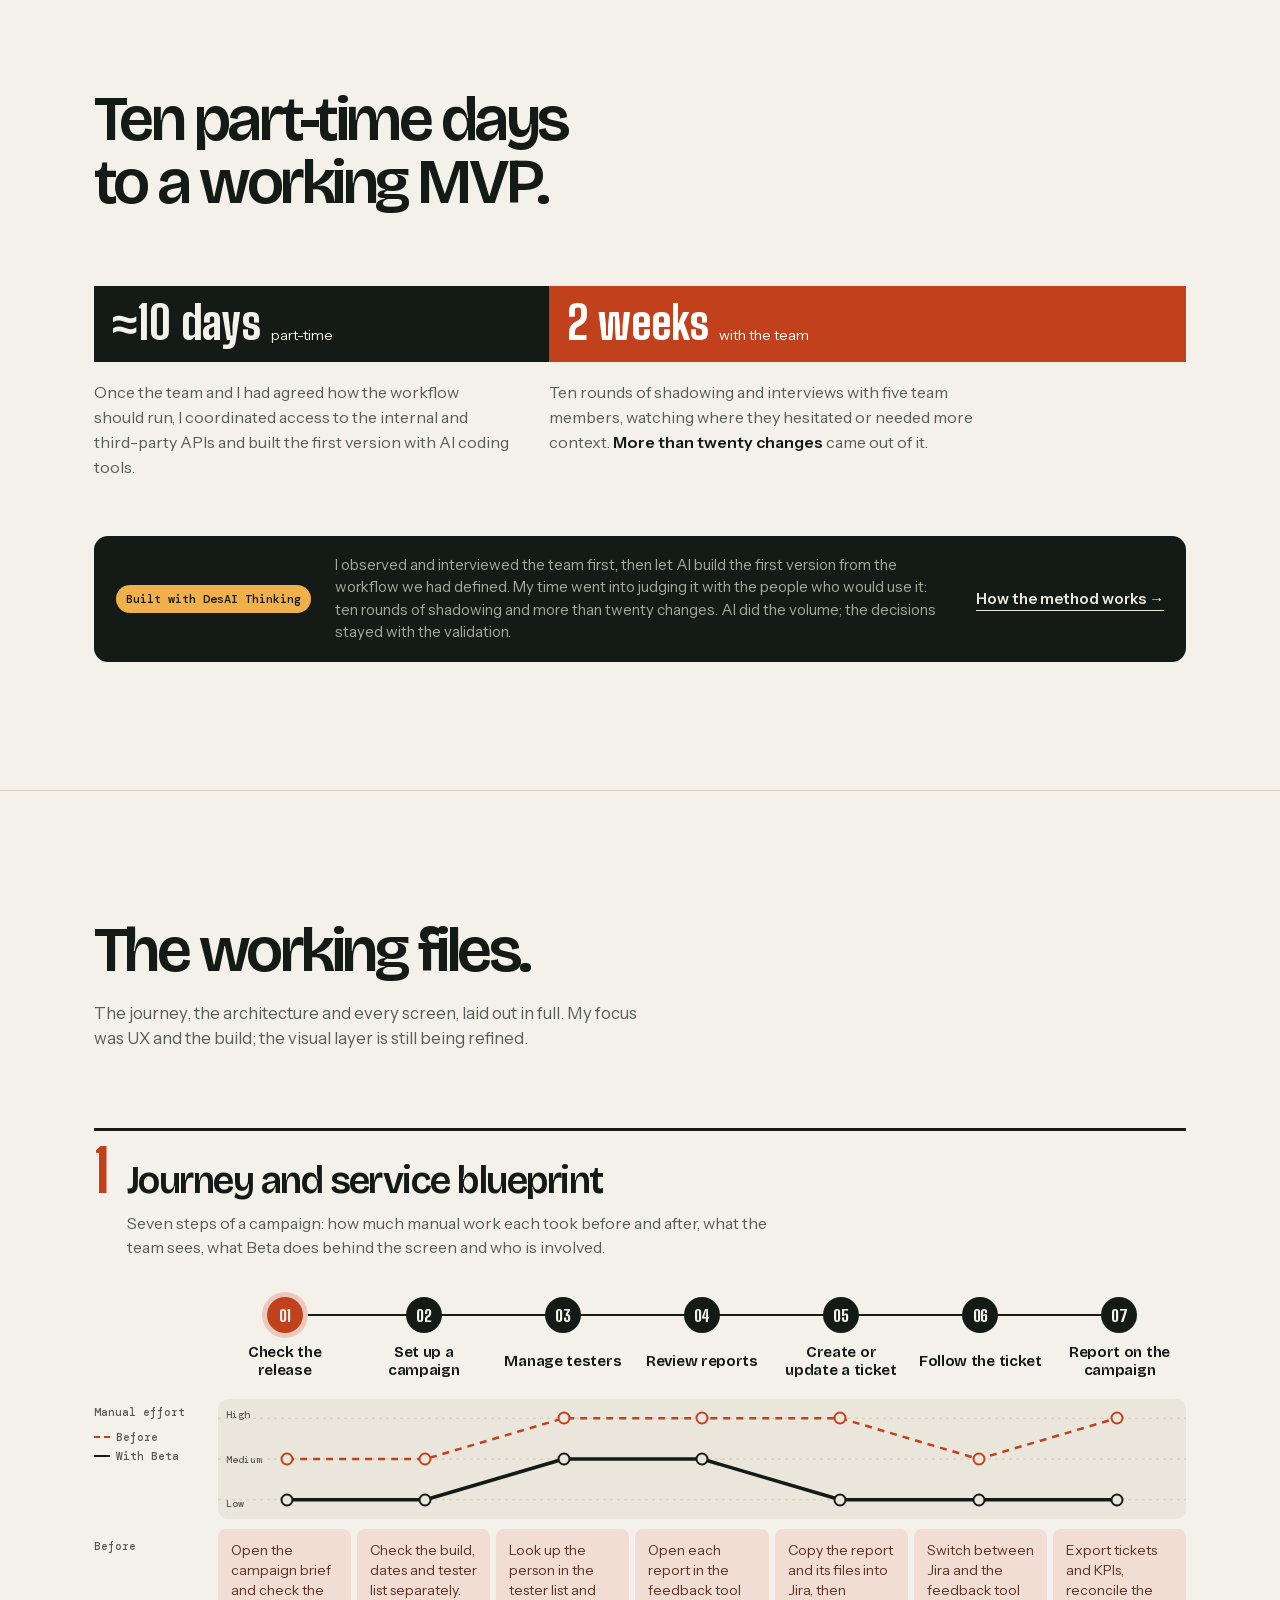
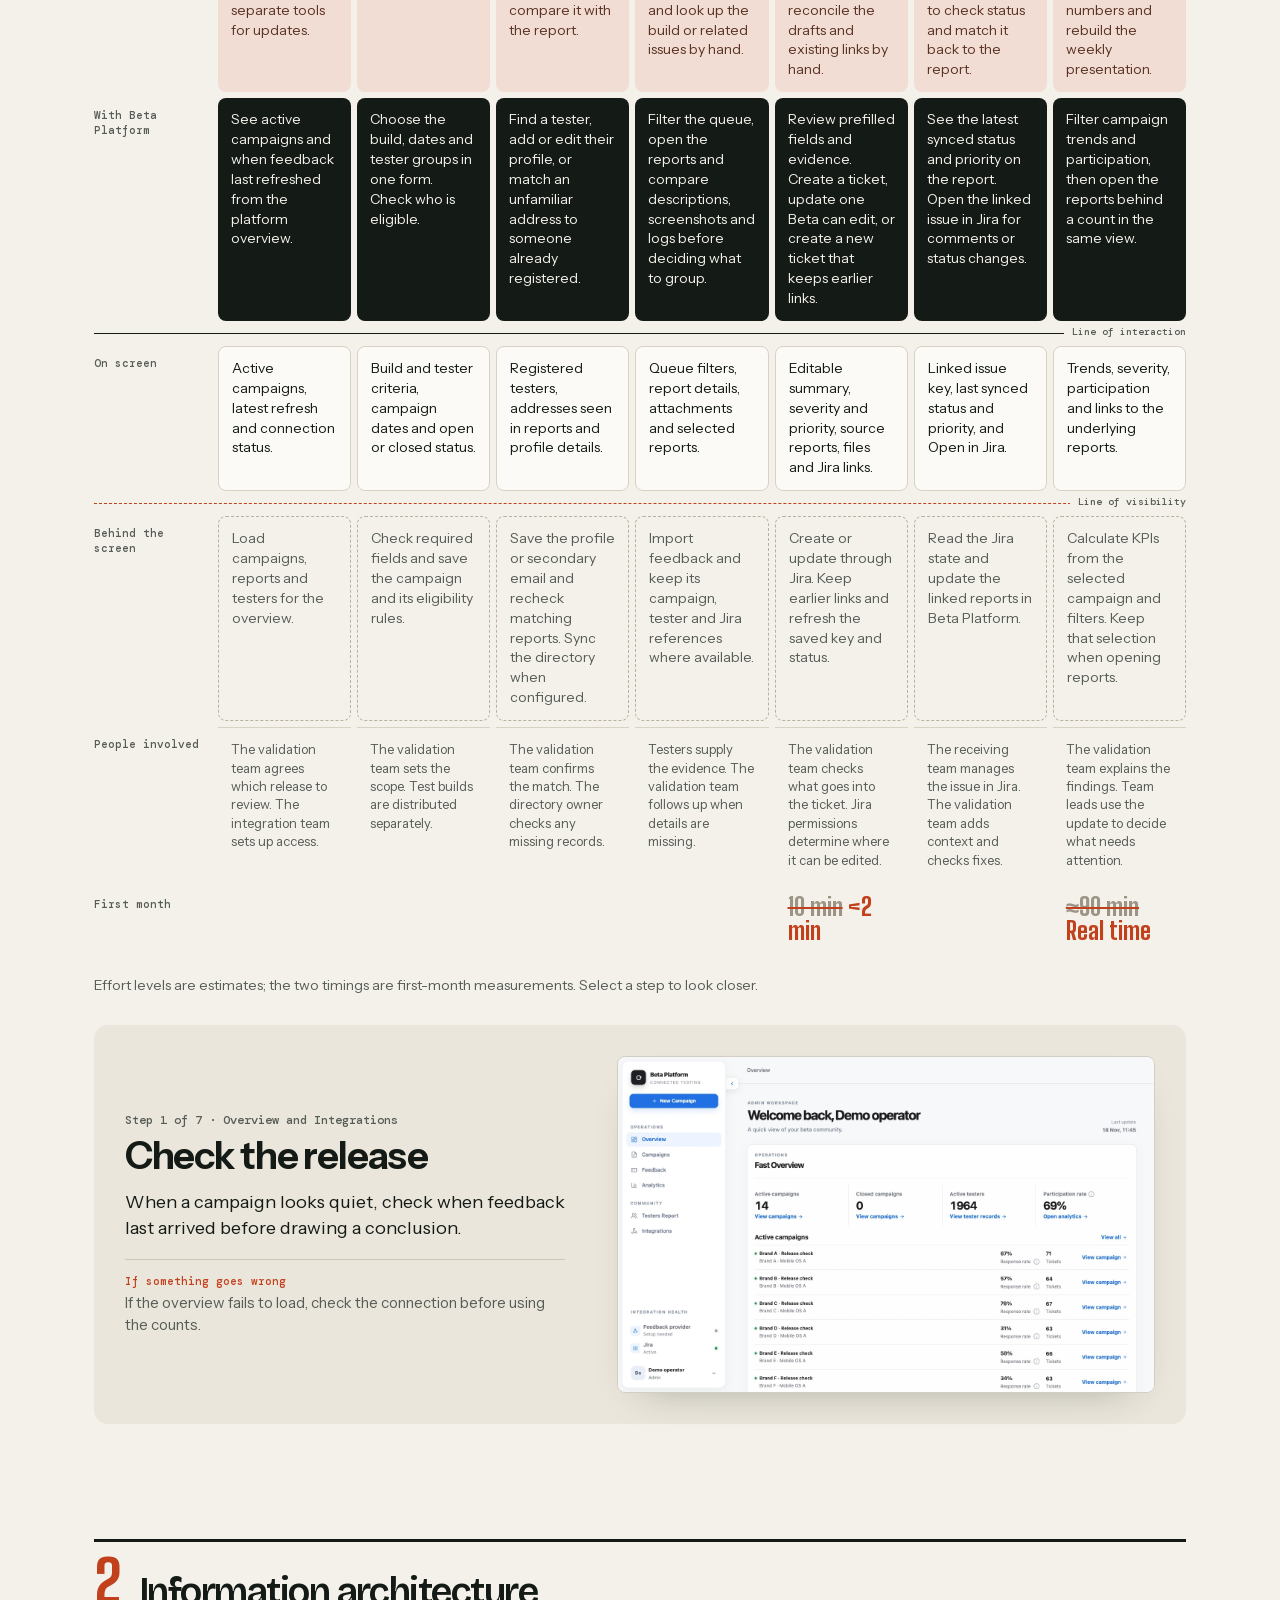
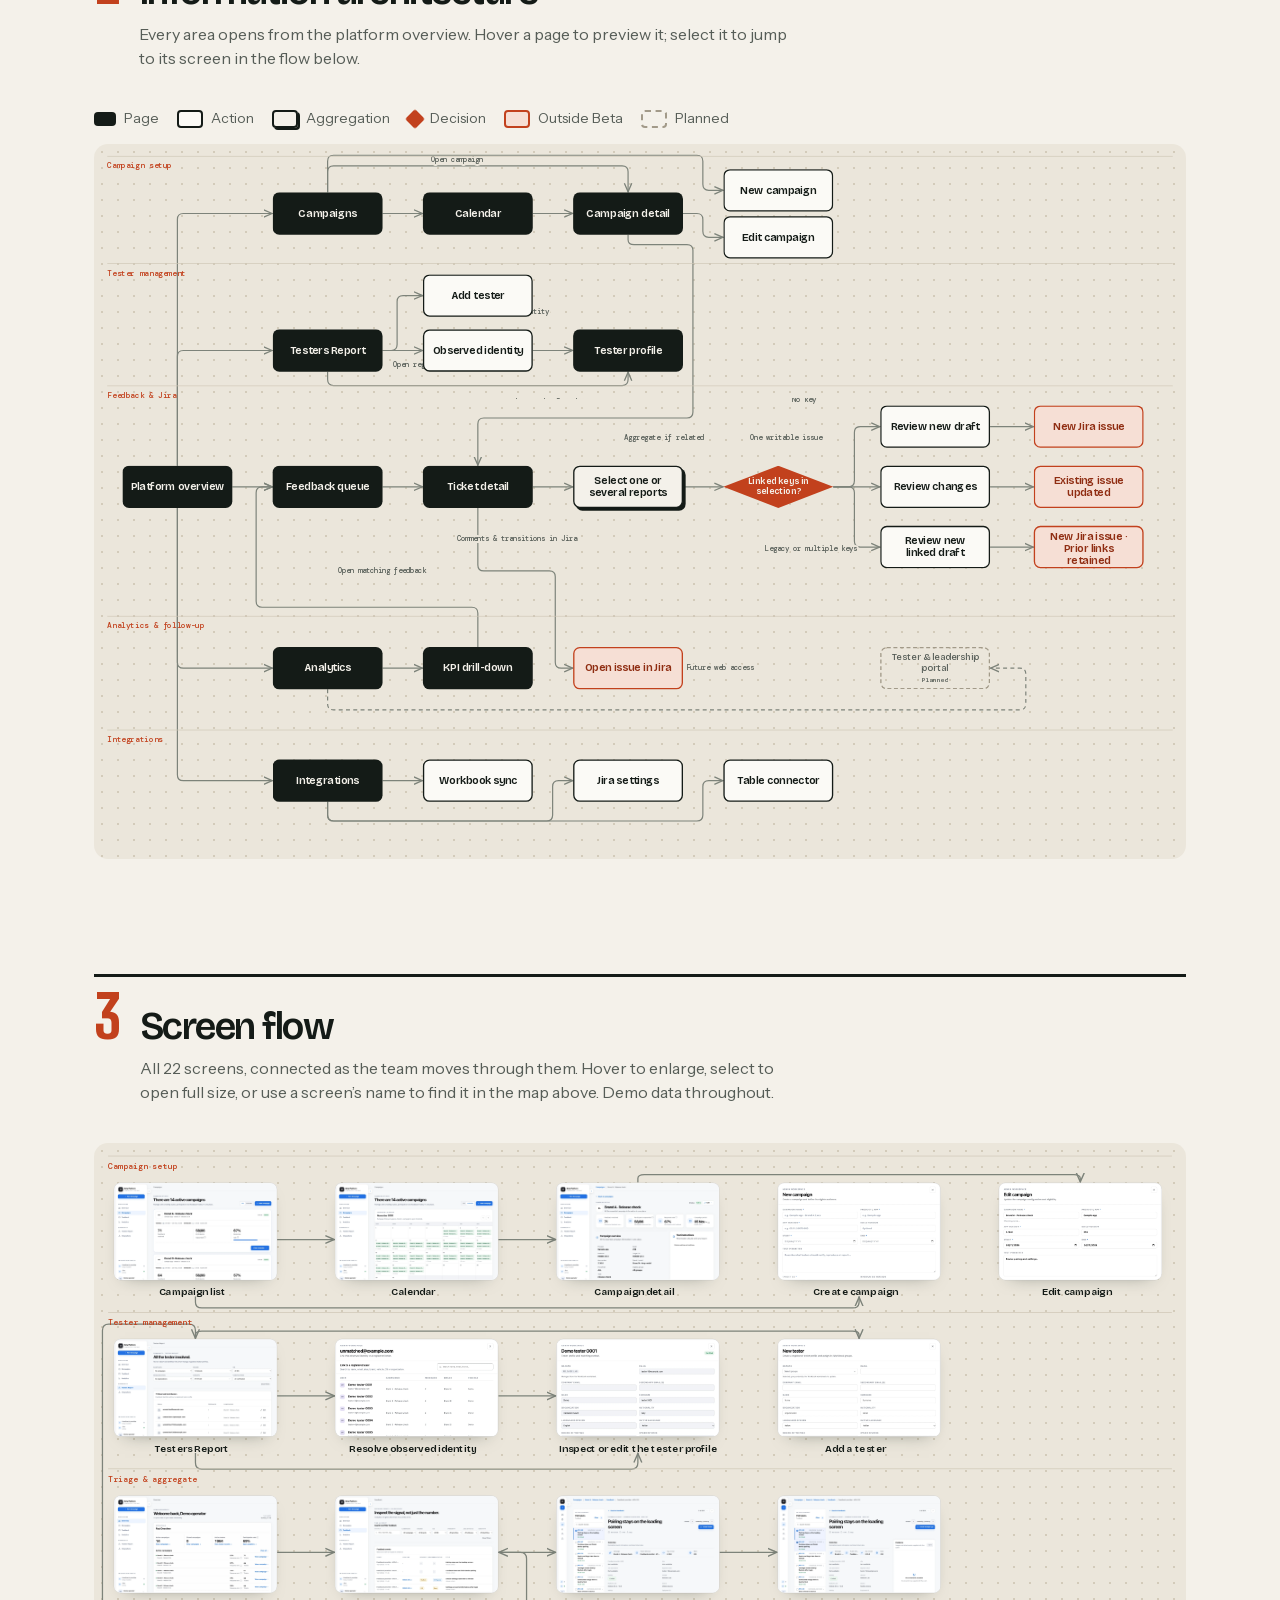
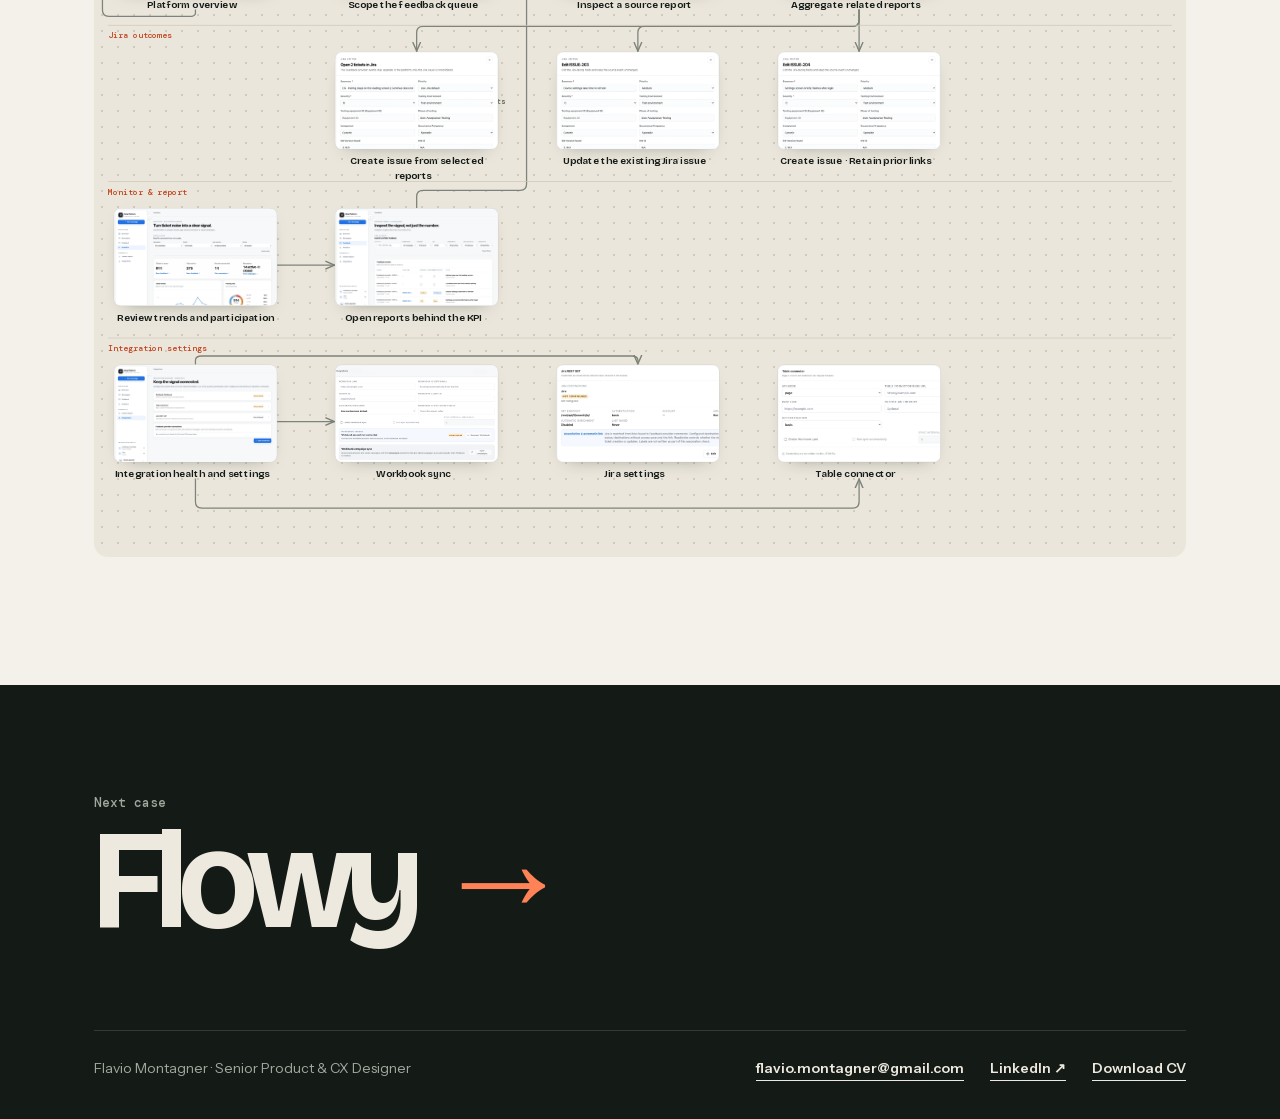
==== commit 683abfe6: "Publish refreshed portfolio pages and social images" ====
--- a/beta.html
+++ b/beta.html
@@ -6,7 +6,7 @@
   <meta name="description" content="How a validation team went from copying tester reports into Jira by hand to sending a ticket in under two minutes. Research, design and build of Beta Platform."><meta name="theme-color" content="#f4f1ea">
   <meta name="page-type" content="software"><meta name="site-kind" content="software"><meta name="robots" content="noindex">
   <meta property="og:title" content="Beta Platform · Flavio Montagner"><meta property="og:description" content="How a validation team went from copying tester reports into Jira by hand to sending a ticket in under two minutes. Research, design and build of Beta Platform."><meta property="og:image" content="assets/bp-overview.webp">
-  <link rel="icon" href="assets/mark.png"><link rel="stylesheet" href="style.css"><link rel="stylesheet" href="assets/motion/motion.css"><link rel="stylesheet" href="beta-lab.css">
+  <link rel="icon" type="image/png" href="assets/fm-icon.png"><link rel="apple-touch-icon" href="assets/fm-apple-touch.png"><link rel="stylesheet" href="style.css"><link rel="stylesheet" href="assets/motion/motion.css"><link rel="stylesheet" href="beta-lab.css">
   <script>document.documentElement.classList.add('m-enter');setTimeout(()=>document.documentElement.classList.add('m-enter-done'),700)</script>
   <script src="beta-lab.js" defer></script><script src="assets/reading-moment.js" defer></script><script src="interactions.js" defer></script>
 </head>
--- a/beta-lab.css
+++ b/beta-lab.css
@@ -556,3 +556,10 @@
   .lab-clock-inner {padding-bottom:84px}
   .beta-lab main > .lab-clock:first-child {padding-top:0}
 }
+
+/* Desktop windows narrower than ~1440px: keep every column clear of the fixed section rail (it ends at 70px). */
+@media(min-width:1021px) {
+  .beta-lab:has(.lab-rail) {--edge:max(clamp(20px,5vw,80px),94px)}
+}
+/* The swipe hint above a full-bleed strip starts where the strip's first card starts. */
+.lab-swipe:has(+ .sl-strip) {margin-top:clamp(24px,3vw,40px);margin-left:max(var(--edge),calc((100vw - 1240px)/2))}
